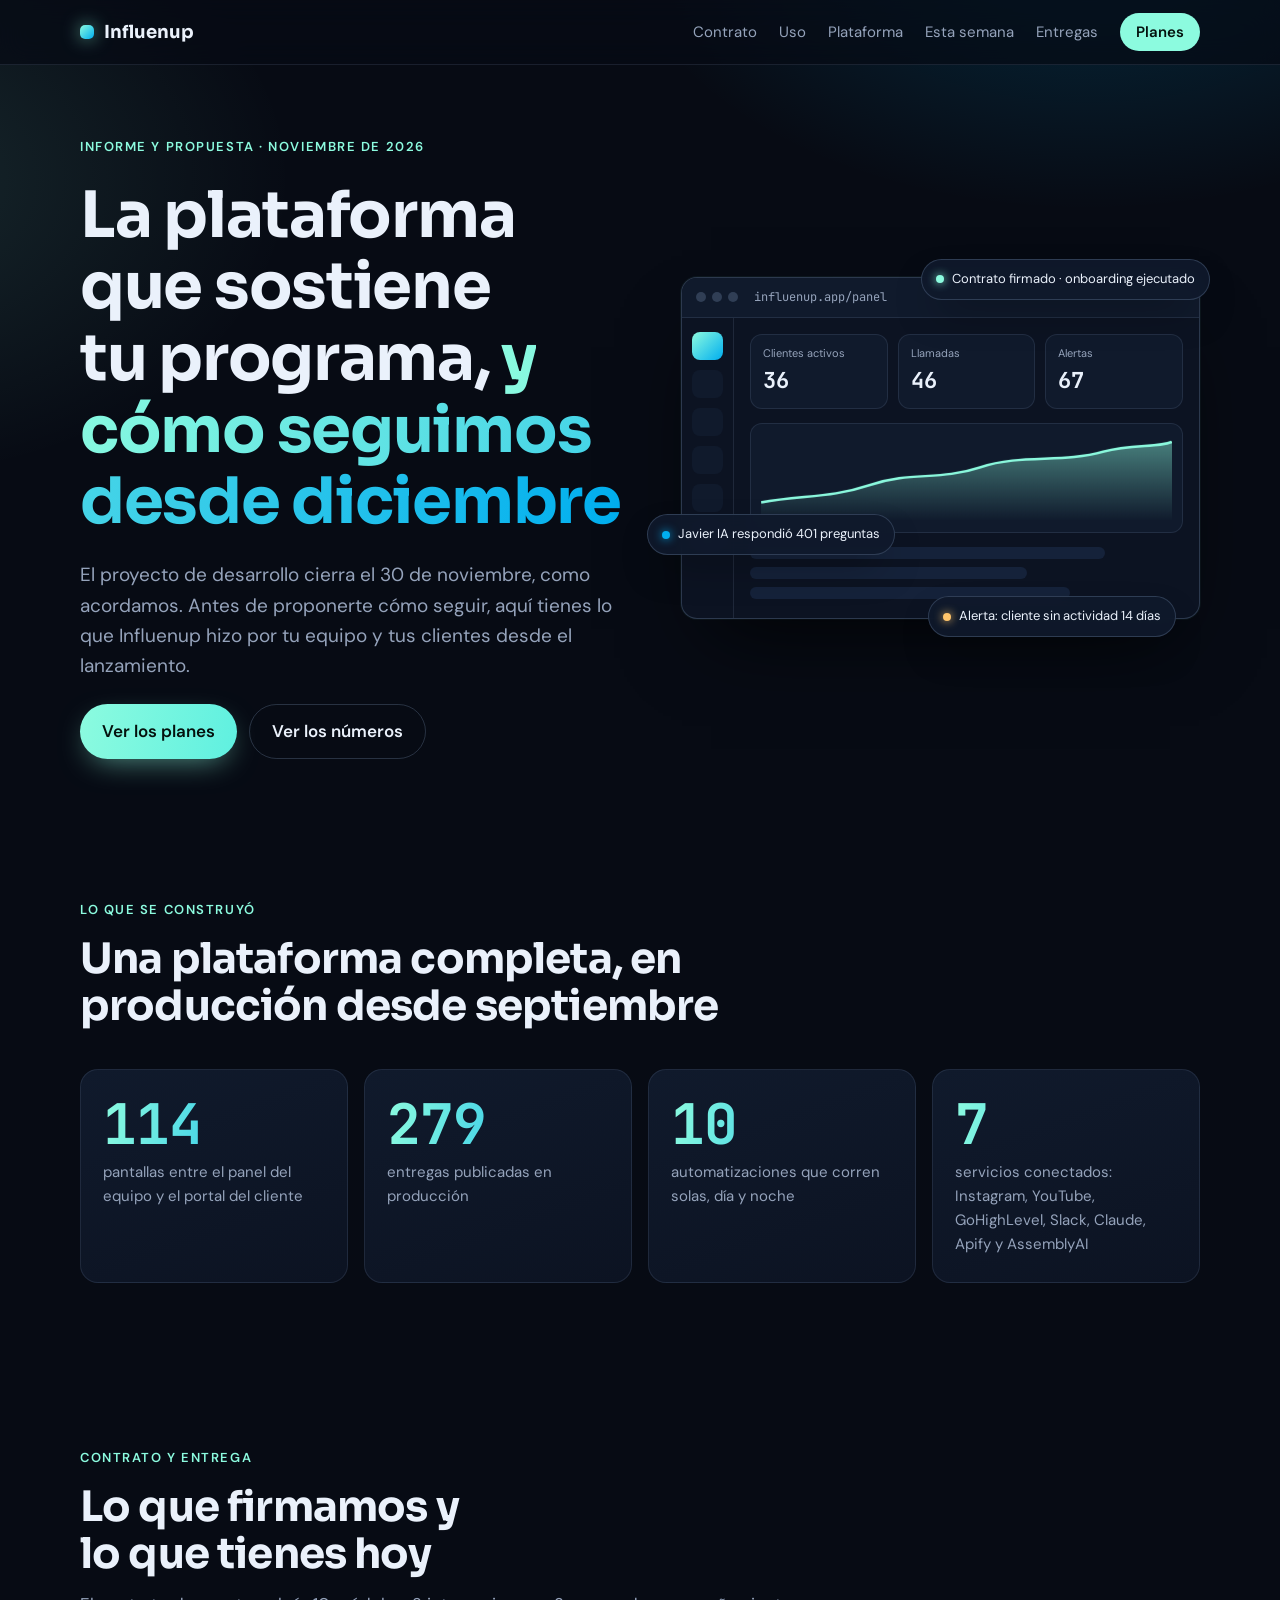
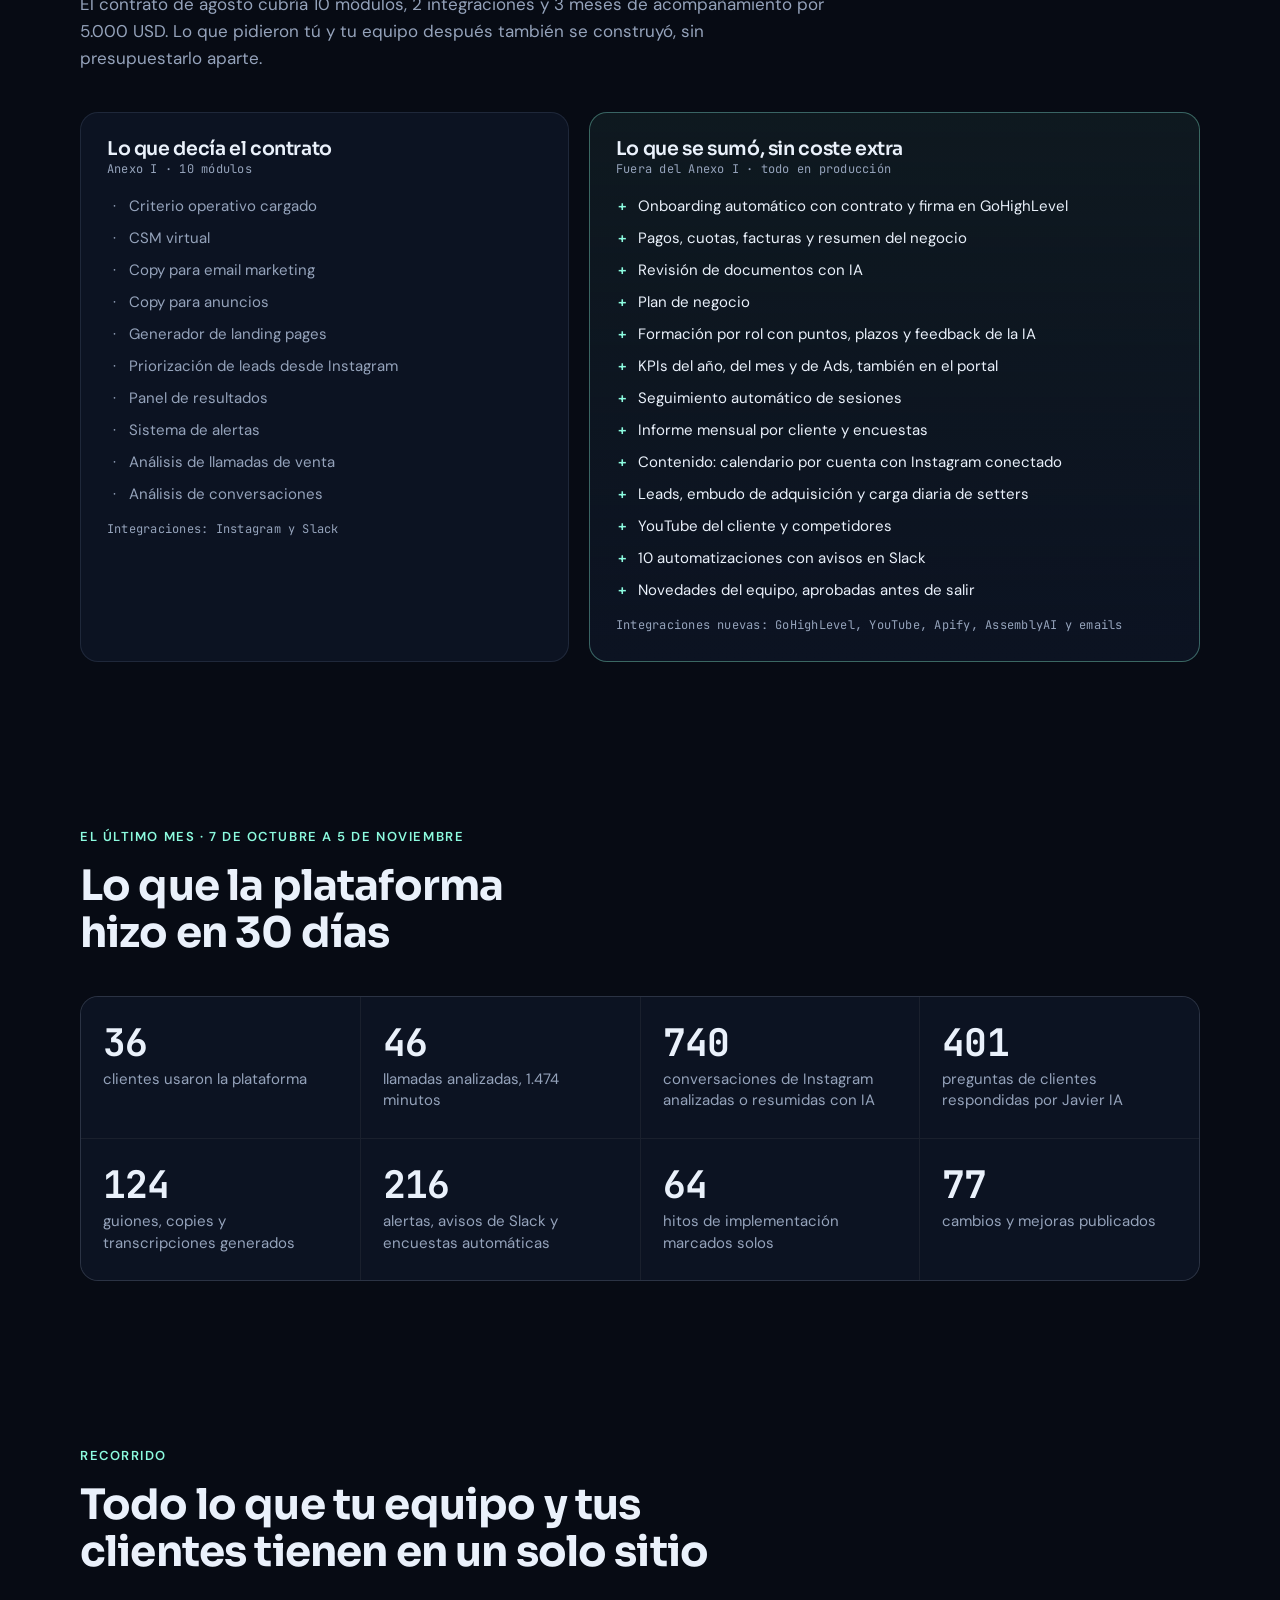
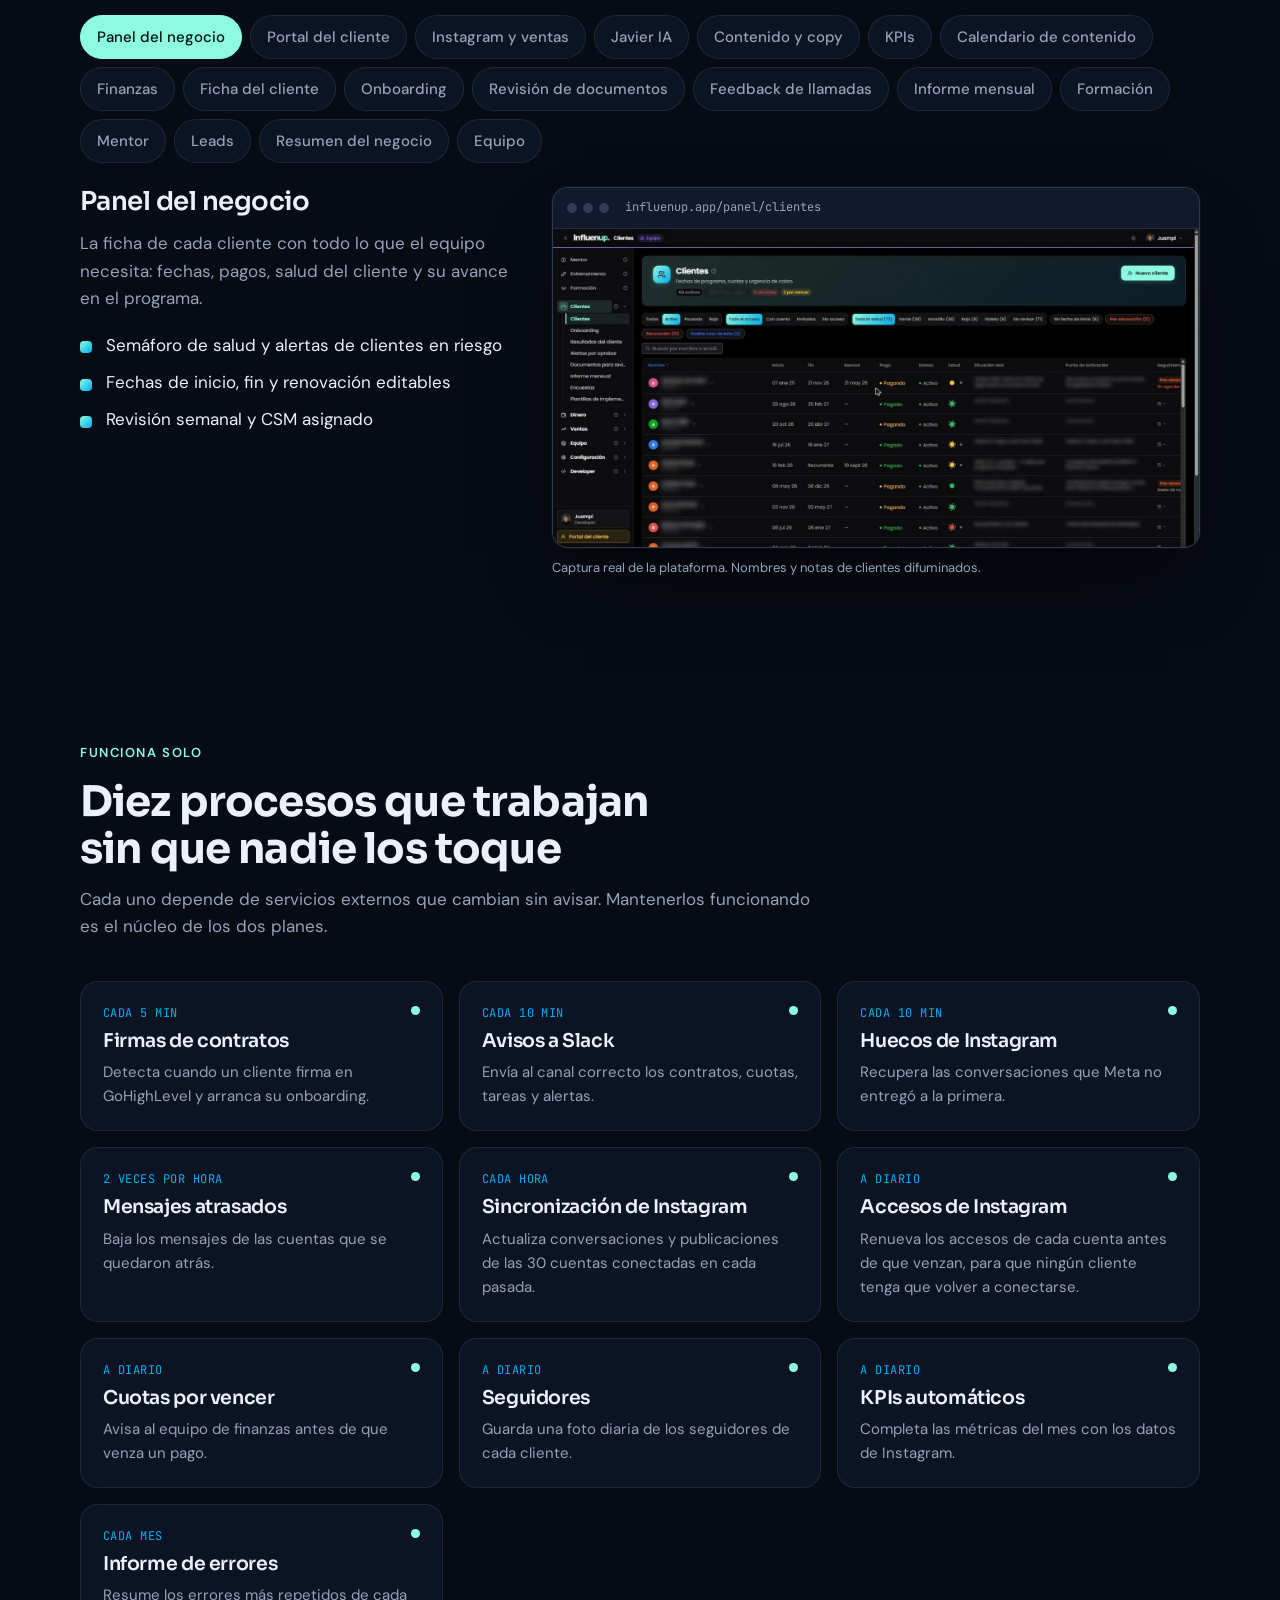
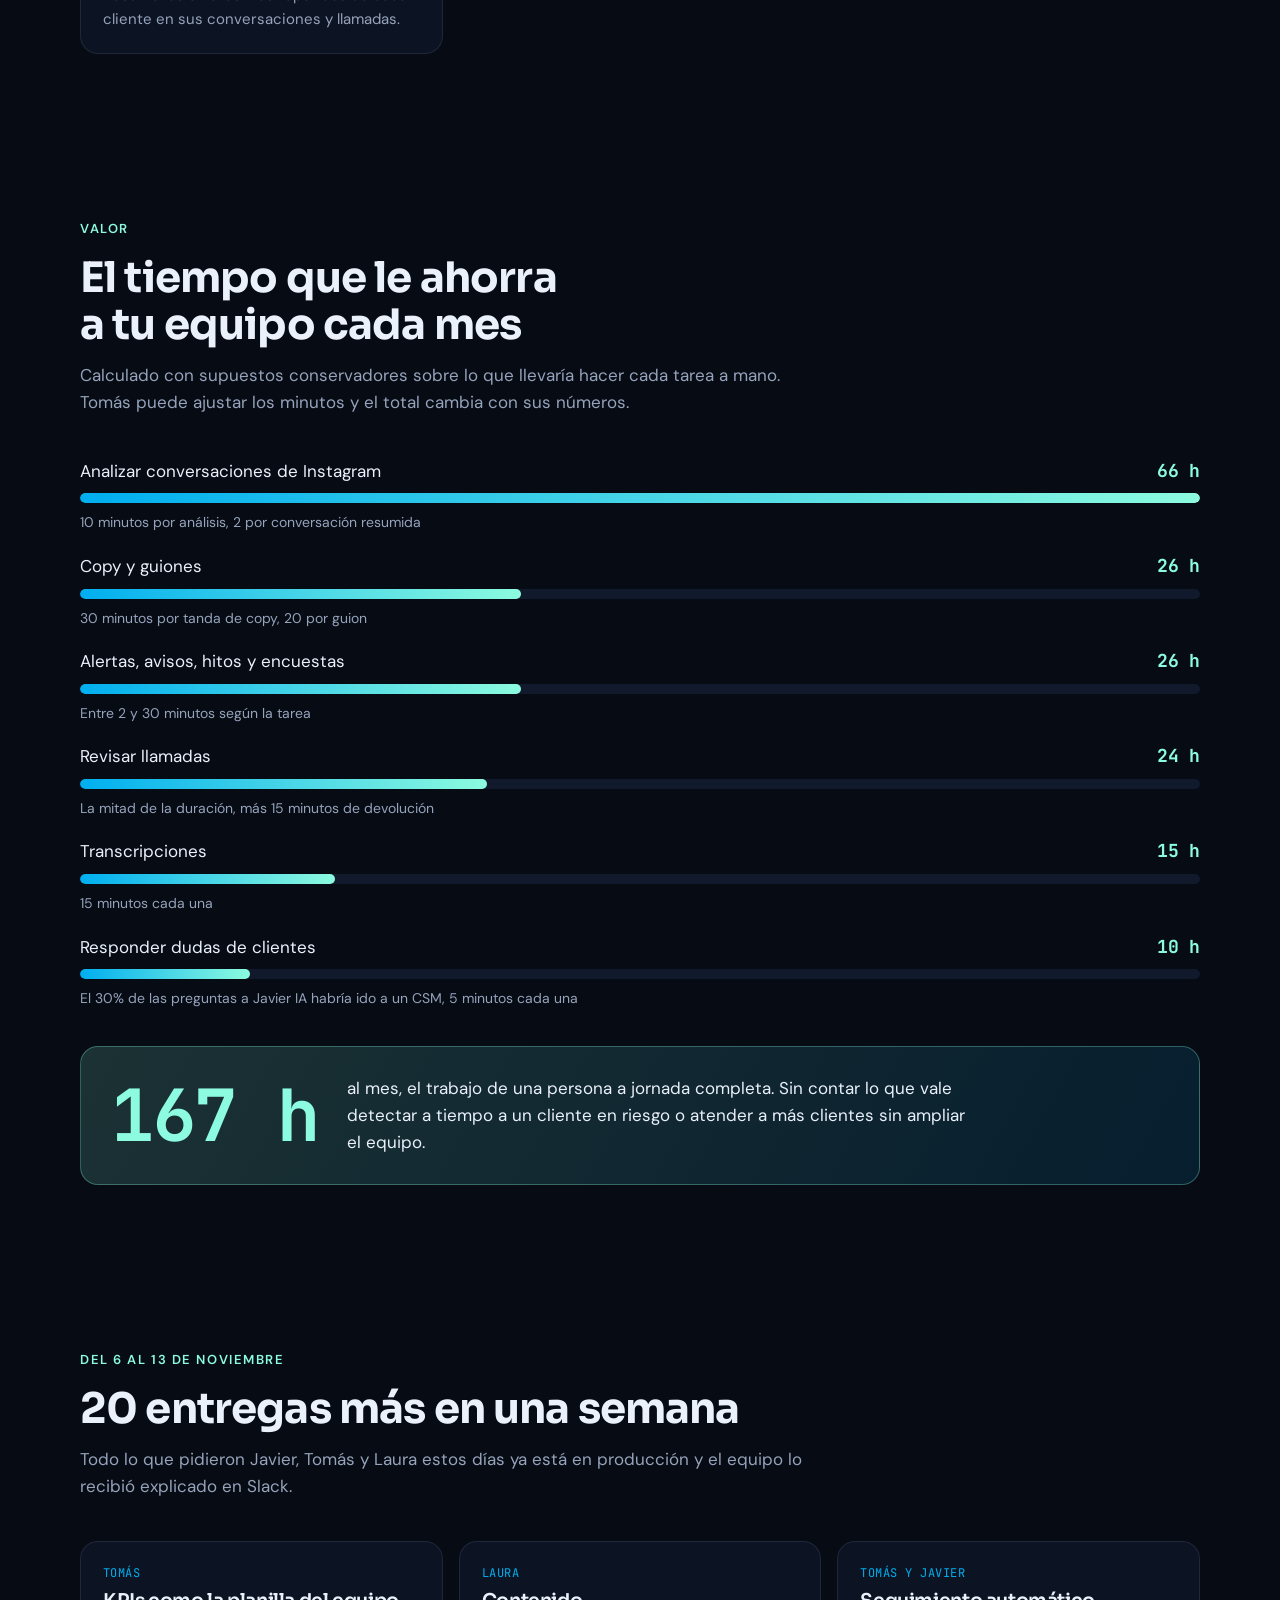
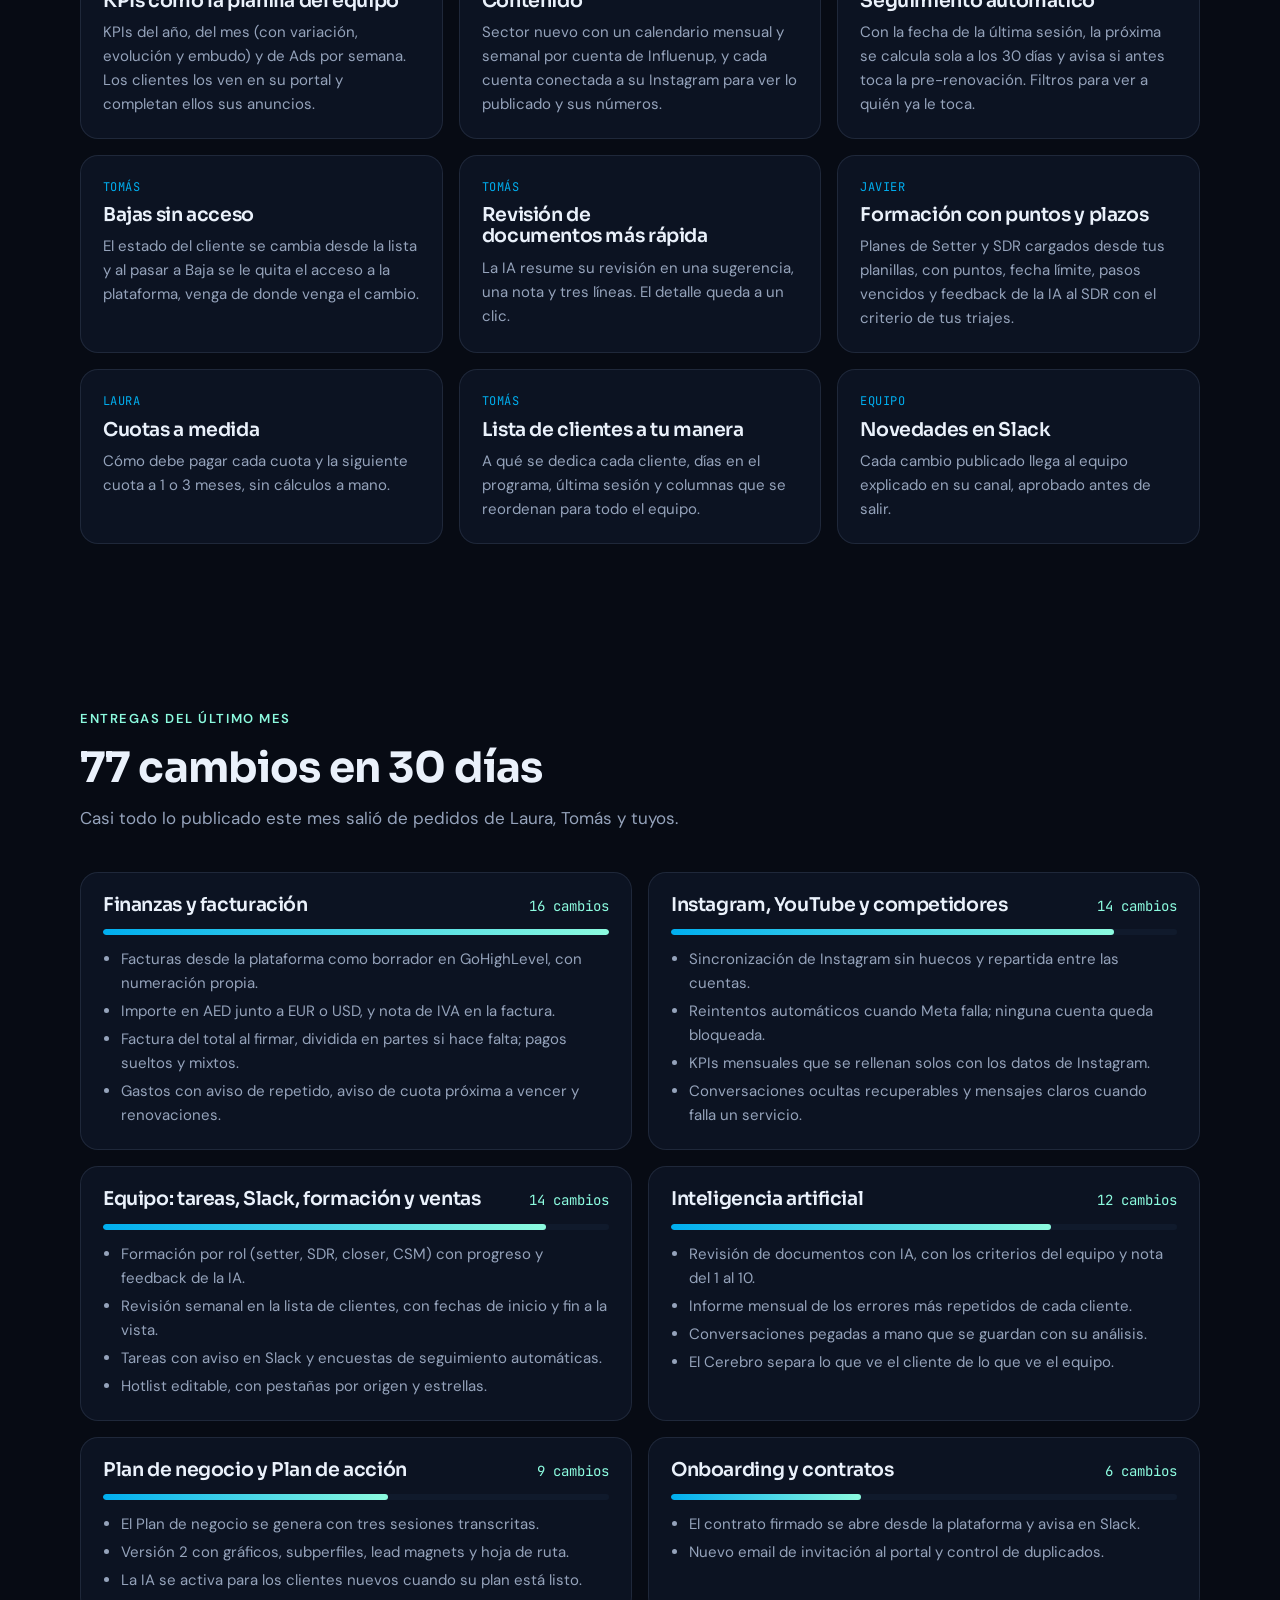
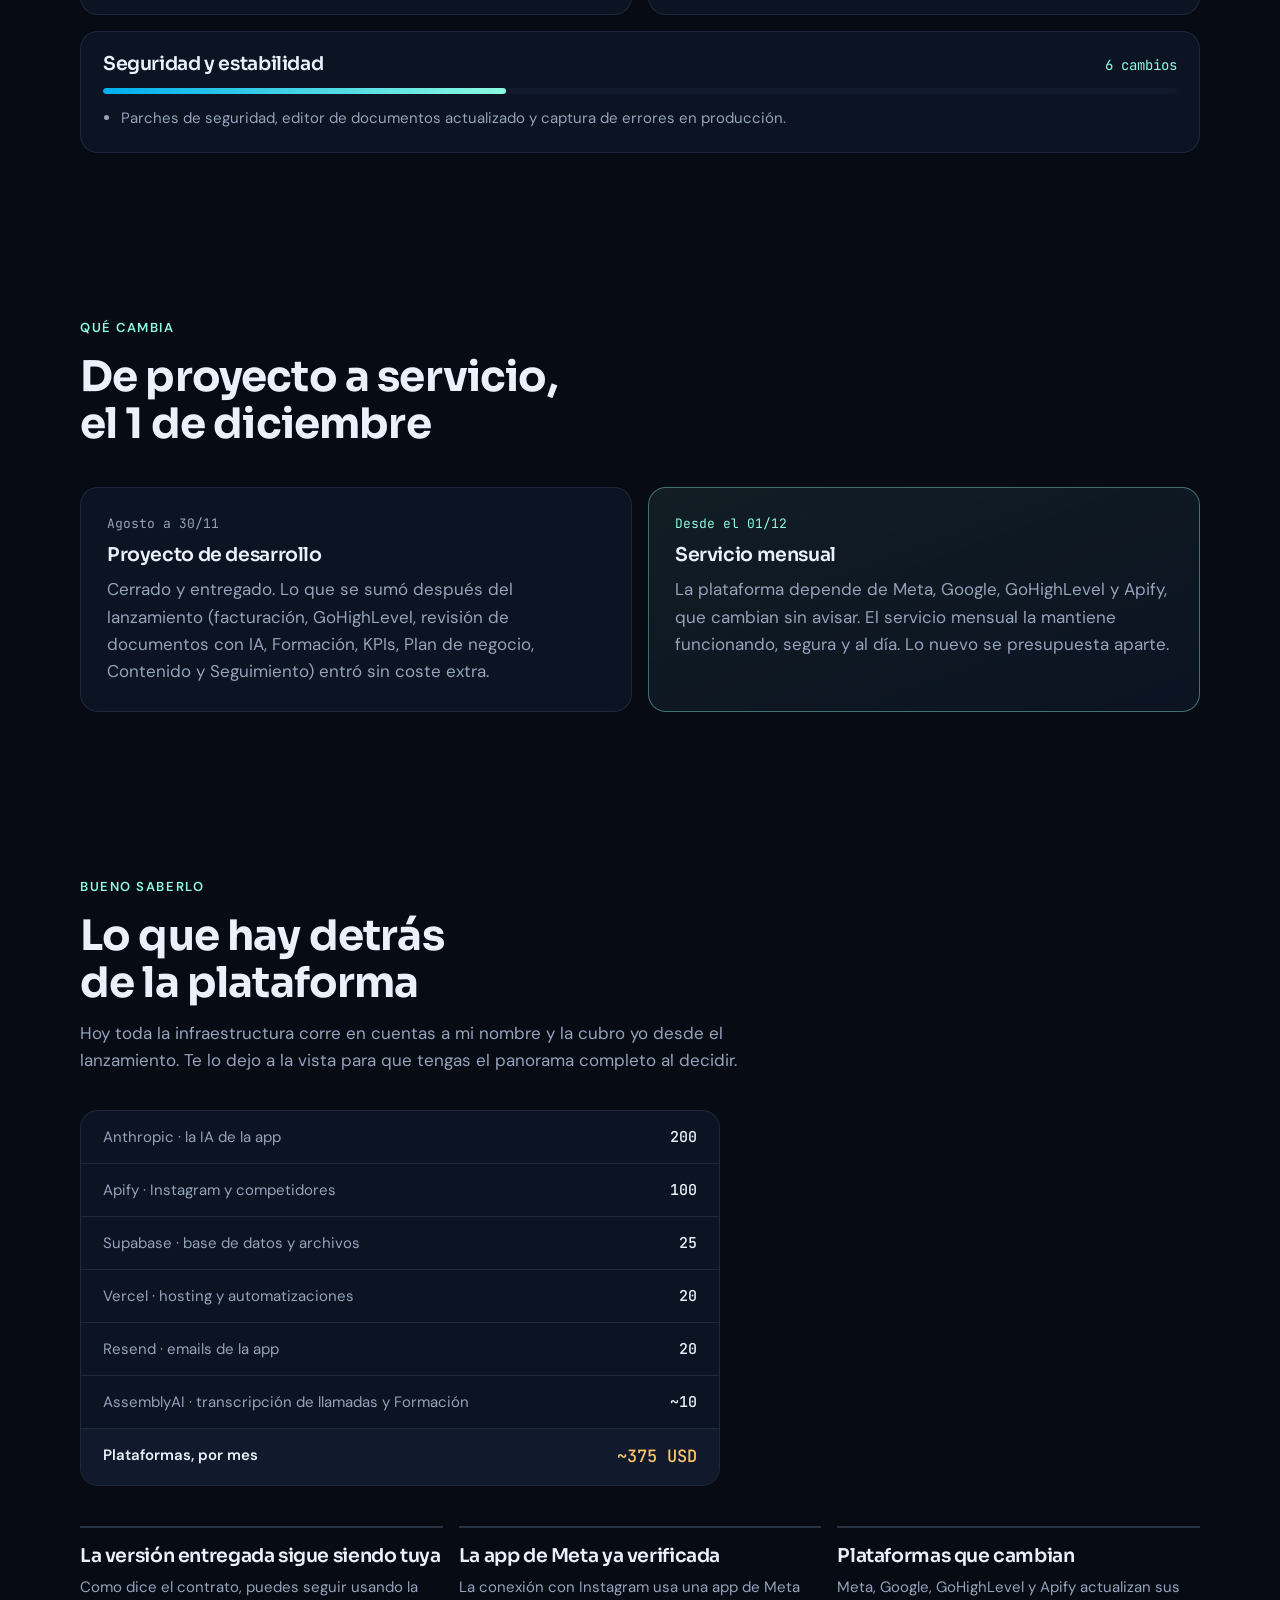
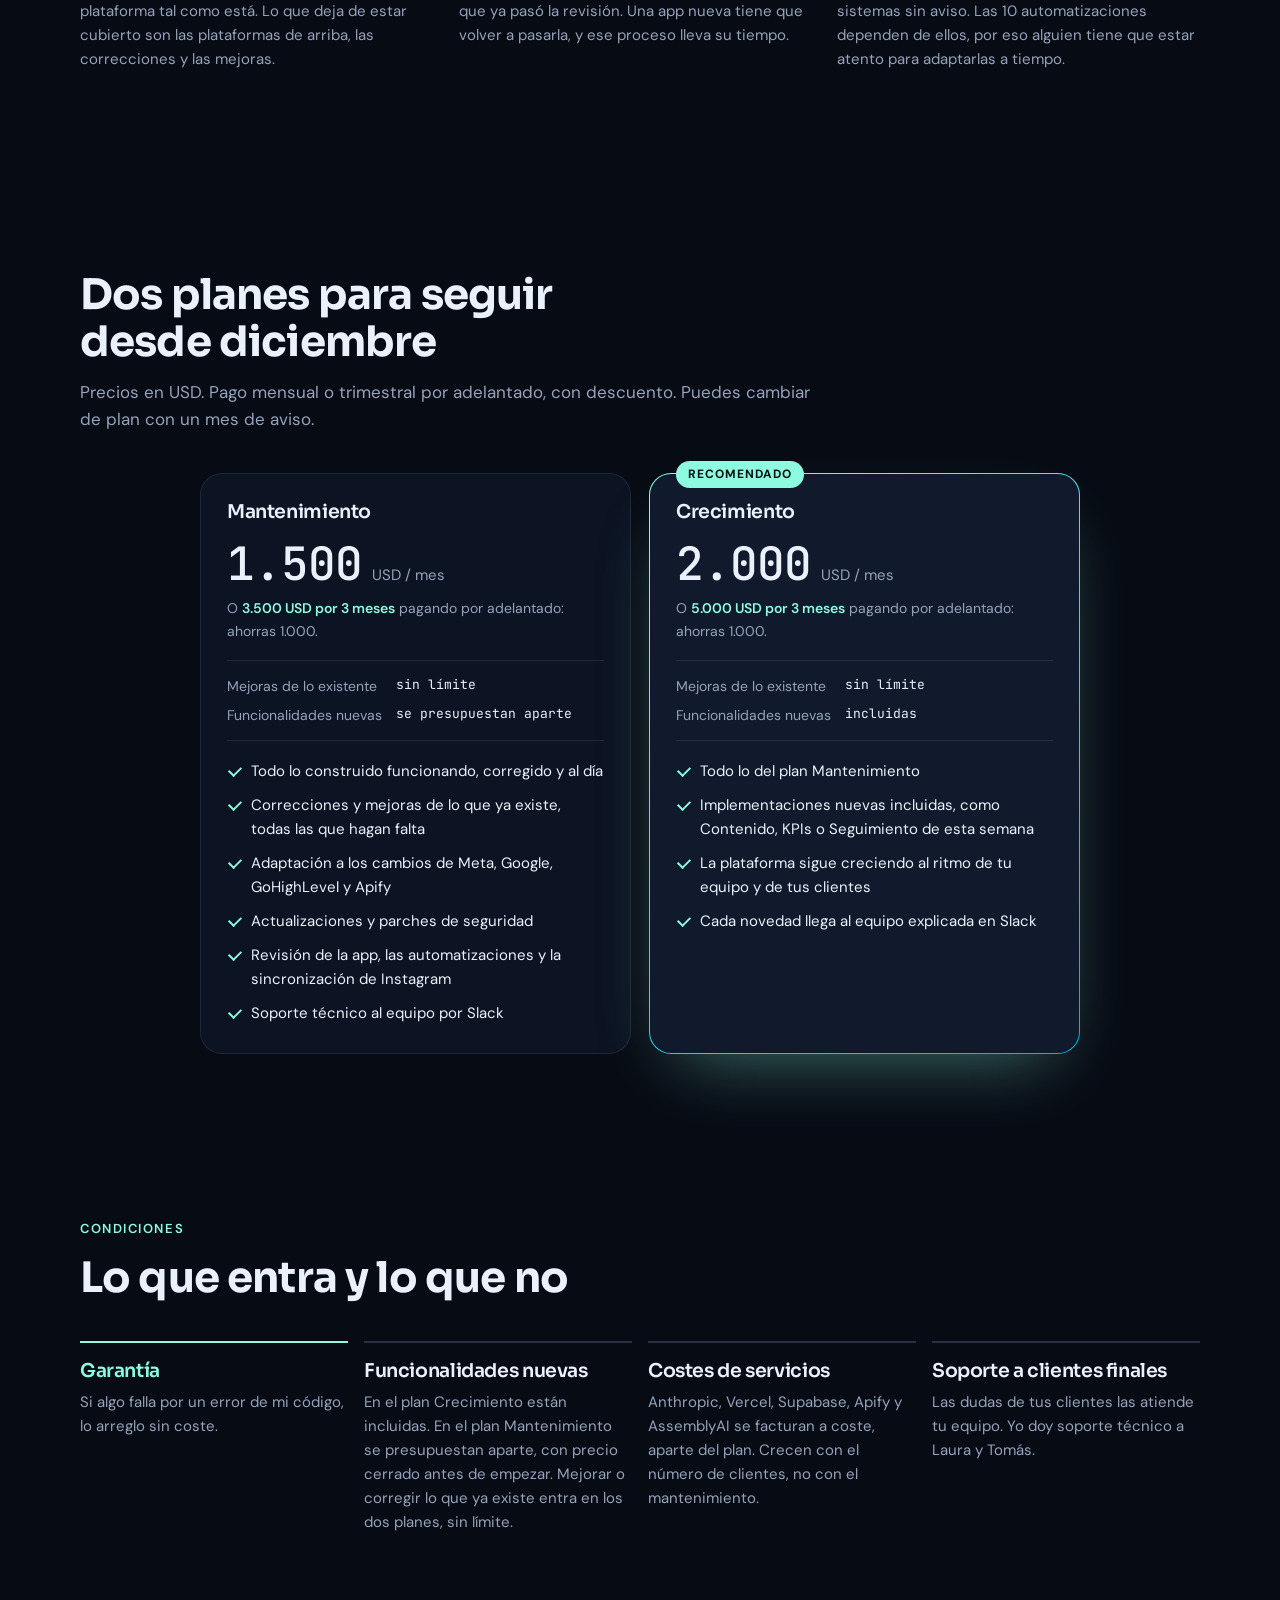
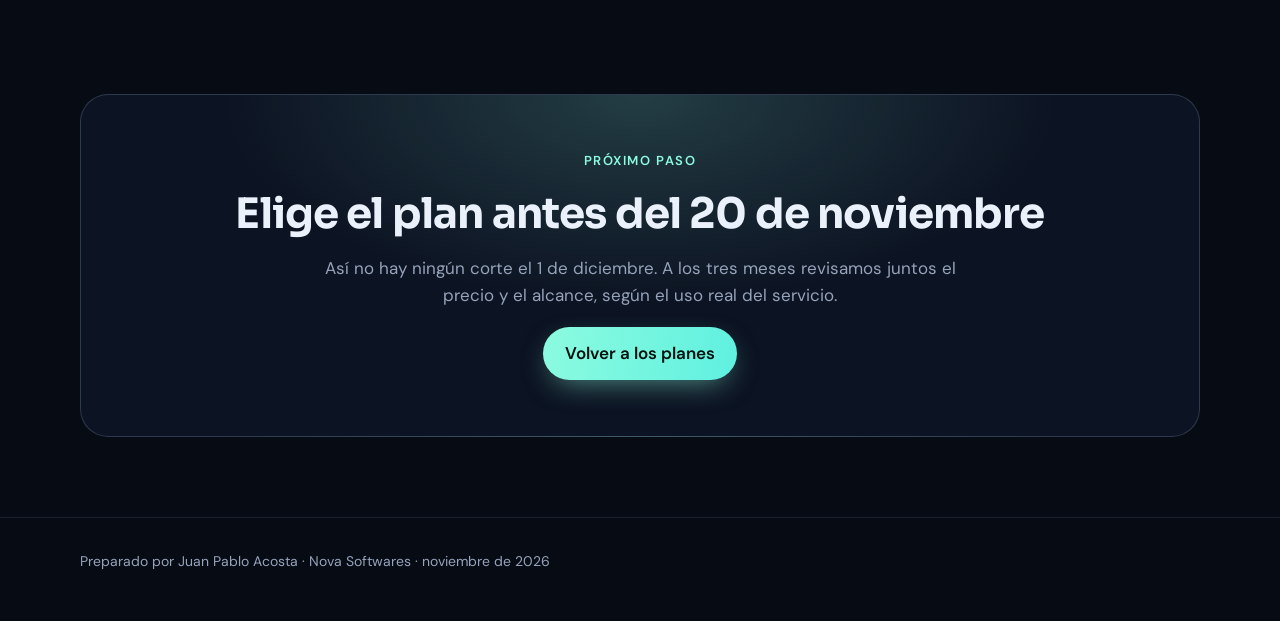
==== index.html @ 3d4aeab8 "Mantenimiento trimestral a 3.500 USD Co-Authored-By: Claude Opus 5.5 <noreply@anthropic.com> Claude-" ====
<!doctype html>
<html lang="es">
<head>
<meta charset="utf-8">
<meta name="viewport" content="width=device-width, initial-scale=1, viewport-fit=cover">
<meta name="robots" content="noindex, nofollow">
<title>Influenup · Renovación 2026</title>
<meta name="description" content="Lo que hizo Influenup en sus primeros meses en producción y los planes de mantenimiento desde diciembre de 2026.">
<link rel="preconnect" href="https://fonts.googleapis.com">
<link rel="preconnect" href="https://fonts.gstatic.com" crossorigin>
<link rel="stylesheet" href="https://fonts.googleapis.com/css2?family=Sora:wght@500;600;700&family=DM+Sans:opsz,wght@9..40,400;9..40,500;9..40,600&family=JetBrains+Mono:wght@500&display=swap">
<link rel="stylesheet" href="styles.css">
</head>
<body>
<div class="bg-glow" aria-hidden="true"></div>

<nav class="nav" aria-label="Secciones">
  <div class="nav-inner">
    <a class="brand" href="#inicio"><span class="brand-dot"></span>Influenup</a>
    <div class="nav-links">
      <a href="#contrato">Contrato</a>
      <a href="#uso">Uso</a>
      <a href="#recorrido">Plataforma</a>
      <a href="#semana">Esta semana</a>
      <a href="#cambios">Entregas</a>
      <a href="#planes" class="nav-cta">Planes</a>
    </div>
  </div>
</nav>

<main>

<!-- HERO -->
<header class="hero" id="inicio">
  <div class="container hero-grid">
    <div class="hero-copy">
      <span class="eyebrow reveal">Informe y propuesta · noviembre de 2026</span>
      <h1 class="reveal">La plataforma que sostiene tu programa, <span class="grad">y cómo seguimos desde diciembre</span></h1>
      <p class="lead reveal">El proyecto de desarrollo cierra el 30 de noviembre, como acordamos. Antes de proponerte cómo seguir, aquí tienes lo que Influenup hizo por tu equipo y tus clientes desde el lanzamiento.</p>
      <div class="hero-actions reveal">
        <a class="btn btn-primary" href="#planes">Ver los planes</a>
        <a class="btn btn-ghost" href="#uso">Ver los números</a>
      </div>
    </div>

    <div class="hero-visual reveal" aria-hidden="true">
      <div class="mock mock-hero">
        <div class="mock-bar"><i></i><i></i><i></i><span>influenup.app/panel</span></div>
        <div class="mock-body">
          <div class="mock-side">
            <b class="on"></b><b></b><b></b><b></b><b></b><b></b>
          </div>
          <div class="mock-main">
            <div class="mock-kpis">
              <div><small>Clientes activos</small><strong data-count="36">36</strong></div>
              <div><small>Llamadas</small><strong data-count="46">46</strong></div>
              <div><small>Alertas</small><strong data-count="67">67</strong></div>
            </div>
            <div class="mock-chart">
              <svg viewBox="0 0 300 90" preserveAspectRatio="none">
                <defs><linearGradient id="hg" x1="0" x2="0" y1="0" y2="1"><stop offset="0" stop-color="var(--mint)" stop-opacity=".45"/><stop offset="1" stop-color="var(--mint)" stop-opacity="0"/></linearGradient></defs>
                <path class="area" d="M0,70 C30,62 50,66 80,52 C110,38 130,48 160,34 C190,20 220,30 250,18 C270,10 290,14 300,8 L300,90 L0,90 Z" fill="url(#hg)"/>
                <path class="line" d="M0,70 C30,62 50,66 80,52 C110,38 130,48 160,34 C190,20 220,30 250,18 C270,10 290,14 300,8" fill="none" stroke="var(--mint)" stroke-width="2.5"/>
              </svg>
            </div>
            <div class="mock-rows">
              <span style="--w:82%"></span><span style="--w:64%"></span><span style="--w:74%"></span>
            </div>
          </div>
        </div>
      </div>
      <div class="float f1"><span class="pill-dot good"></span>Contrato firmado · onboarding ejecutado</div>
      <div class="float f2"><span class="pill-dot"></span>Javier IA respondió 401 preguntas</div>
      <div class="float f3"><span class="pill-dot warn"></span>Alerta: cliente sin actividad 14 días</div>
    </div>
  </div>
</header>

<!-- CONSTRUIDO -->
<section class="section" id="construido">
  <div class="container">
    <span class="eyebrow reveal">Lo que se construyó</span>
    <h2 class="reveal">Una plataforma completa, en producción desde septiembre</h2>
    <div class="build-grid">
      <div class="build reveal"><strong class="num" data-count="114">114</strong><span>pantallas entre el panel del equipo y el portal del cliente</span></div>
      <div class="build reveal"><strong class="num" data-count="279">279</strong><span>entregas publicadas en producción</span></div>
      <div class="build reveal"><strong class="num" data-count="10">10</strong><span>automatizaciones que corren solas, día y noche</span></div>
      <div class="build reveal"><strong class="num" data-count="7">7</strong><span>servicios conectados: Instagram, YouTube, GoHighLevel, Slack, Claude, Apify y AssemblyAI</span></div>
    </div>
  </div>
</section>

<!-- CONTRATO -->
<section class="section" id="contrato">
  <div class="container">
    <span class="eyebrow reveal">Contrato y entrega</span>
    <h2 class="reveal">Lo que firmamos y lo que tienes hoy</h2>
    <p class="sub reveal">El contrato de agosto cubría 10 módulos, 2 integraciones y 3 meses de acompañamiento por 5.000 USD. Lo que pidieron tú y tu equipo después también se construyó, sin presupuestarlo aparte.</p>
    <div class="vs">
      <div class="vs-col reveal">
        <h3>Lo que decía el contrato</h3>
        <p class="vs-note">Anexo I · 10 módulos</p>
        <ul>
          <li>Criterio operativo cargado</li>
          <li>CSM virtual</li>
          <li>Copy para email marketing</li>
          <li>Copy para anuncios</li>
          <li>Generador de landing pages</li>
          <li>Priorización de leads desde Instagram</li>
          <li>Panel de resultados</li>
          <li>Sistema de alertas</li>
          <li>Análisis de llamadas de venta</li>
          <li>Análisis de conversaciones</li>
        </ul>
        <p class="vs-note">Integraciones: Instagram y Slack</p>
      </div>
      <div class="vs-col vs-plus reveal">
        <h3>Lo que se sumó, sin coste extra</h3>
        <p class="vs-note">Fuera del Anexo I · todo en producción</p>
        <ul>
          <li>Onboarding automático con contrato y firma en GoHighLevel</li>
          <li>Pagos, cuotas, facturas y resumen del negocio</li>
          <li>Revisión de documentos con IA</li>
          <li>Plan de negocio</li>
          <li>Formación por rol con puntos, plazos y feedback de la IA</li>
          <li>KPIs del año, del mes y de Ads, también en el portal</li>
          <li>Seguimiento automático de sesiones</li>
          <li>Informe mensual por cliente y encuestas</li>
          <li>Contenido: calendario por cuenta con Instagram conectado</li>
          <li>Leads, embudo de adquisición y carga diaria de setters</li>
          <li>YouTube del cliente y competidores</li>
          <li>10 automatizaciones con avisos en Slack</li>
          <li>Novedades del equipo, aprobadas antes de salir</li>
        </ul>
        <p class="vs-note">Integraciones nuevas: GoHighLevel, YouTube, Apify, AssemblyAI y emails</p>
      </div>
    </div>
  </div>
</section>

<!-- USO -->
<section class="section" id="uso">
  <div class="container">
    <span class="eyebrow reveal">El último mes · 7 de octubre a 5 de noviembre</span>
    <h2 class="reveal">Lo que la plataforma hizo en 30 días</h2>
    <div class="stats">
      <div class="stat reveal"><strong class="num" data-count="36">36</strong><span>clientes usaron la plataforma</span></div>
      <div class="stat reveal"><strong class="num" data-count="46">46</strong><span>llamadas analizadas, 1.474 minutos</span></div>
      <div class="stat reveal"><strong class="num" data-count="740">740</strong><span>conversaciones de Instagram analizadas o resumidas con IA</span></div>
      <div class="stat reveal"><strong class="num" data-count="401">401</strong><span>preguntas de clientes respondidas por Javier IA</span></div>
      <div class="stat reveal"><strong class="num" data-count="124">124</strong><span>guiones, copies y transcripciones generados</span></div>
      <div class="stat reveal"><strong class="num" data-count="216">216</strong><span>alertas, avisos de Slack y encuestas automáticas</span></div>
      <div class="stat reveal"><strong class="num" data-count="64">64</strong><span>hitos de implementación marcados solos</span></div>
      <div class="stat reveal"><strong class="num" data-count="77">77</strong><span>cambios y mejoras publicados</span></div>
    </div>
  </div>
</section>

<!-- RECORRIDO -->
<section class="section" id="recorrido">
  <div class="container">
    <span class="eyebrow reveal">Recorrido</span>
    <h2 class="reveal">Todo lo que tu equipo y tus clientes tienen en un solo sitio</h2>
    <div class="tour reveal">
      <div class="tour-tabs" role="tablist" aria-label="Módulos de la plataforma"></div>
      <div class="tour-stage">
        <div class="tour-text">
          <h3 id="tour-title"></h3>
          <p id="tour-desc"></p>
          <ul id="tour-points"></ul>
        </div>
        <div class="tour-screen">
          <div class="mock">
            <div class="mock-bar"><i></i><i></i><i></i><span id="tour-url"></span></div>
            <div class="mock-screen" id="tour-screen"></div>
          </div>
          <p class="caption" id="tour-caption">Pantalla de referencia con datos de ejemplo.</p>
        </div>
      </div>
    </div>
  </div>
</section>

<!-- AUTOMATIZACIONES -->
<section class="section" id="automatico">
  <div class="container">
    <span class="eyebrow reveal">Funciona solo</span>
    <h2 class="reveal">Diez procesos que trabajan sin que nadie los toque</h2>
    <p class="sub reveal">Cada uno depende de servicios externos que cambian sin avisar. Mantenerlos funcionando es el núcleo de los dos planes.</p>
    <div class="crons">
      <div class="cron reveal"><span class="freq">cada 5 min</span><h3>Firmas de contratos</h3><p>Detecta cuando un cliente firma en GoHighLevel y arranca su onboarding.</p></div>
      <div class="cron reveal"><span class="freq">cada 10 min</span><h3>Avisos a Slack</h3><p>Envía al canal correcto los contratos, cuotas, tareas y alertas.</p></div>
      <div class="cron reveal"><span class="freq">cada 10 min</span><h3>Huecos de Instagram</h3><p>Recupera las conversaciones que Meta no entregó a la primera.</p></div>
      <div class="cron reveal"><span class="freq">2 veces por hora</span><h3>Mensajes atrasados</h3><p>Baja los mensajes de las cuentas que se quedaron atrás.</p></div>
      <div class="cron reveal"><span class="freq">cada hora</span><h3>Sincronización de Instagram</h3><p>Actualiza conversaciones y publicaciones de las 30 cuentas conectadas en cada pasada.</p></div>
      <div class="cron reveal"><span class="freq">a diario</span><h3>Accesos de Instagram</h3><p>Renueva los accesos de cada cuenta antes de que venzan, para que ningún cliente tenga que volver a conectarse.</p></div>
      <div class="cron reveal"><span class="freq">a diario</span><h3>Cuotas por vencer</h3><p>Avisa al equipo de finanzas antes de que venza un pago.</p></div>
      <div class="cron reveal"><span class="freq">a diario</span><h3>Seguidores</h3><p>Guarda una foto diaria de los seguidores de cada cliente.</p></div>
      <div class="cron reveal"><span class="freq">a diario</span><h3>KPIs automáticos</h3><p>Completa las métricas del mes con los datos de Instagram.</p></div>
      <div class="cron reveal"><span class="freq">cada mes</span><h3>Informe de errores</h3><p>Resume los errores más repetidos de cada cliente en sus conversaciones y llamadas.</p></div>
    </div>
  </div>
</section>

<!-- TIEMPO -->
<section class="section" id="tiempo">
  <div class="container">
    <span class="eyebrow reveal">Valor</span>
    <h2 class="reveal">El tiempo que le ahorra a tu equipo cada mes</h2>
    <p class="sub reveal">Calculado con supuestos conservadores sobre lo que llevaría hacer cada tarea a mano. Tomás puede ajustar los minutos y el total cambia con sus números.</p>
    <div class="savings">
      <div class="saving reveal" style="--v:66"><div class="saving-head"><span>Analizar conversaciones de Instagram</span><strong class="num">66 h</strong></div><div class="track"><i></i></div><small>10 minutos por análisis, 2 por conversación resumida</small></div>
      <div class="saving reveal" style="--v:26"><div class="saving-head"><span>Copy y guiones</span><strong class="num">26 h</strong></div><div class="track"><i></i></div><small>30 minutos por tanda de copy, 20 por guion</small></div>
      <div class="saving reveal" style="--v:26"><div class="saving-head"><span>Alertas, avisos, hitos y encuestas</span><strong class="num">26 h</strong></div><div class="track"><i></i></div><small>Entre 2 y 30 minutos según la tarea</small></div>
      <div class="saving reveal" style="--v:24"><div class="saving-head"><span>Revisar llamadas</span><strong class="num">24 h</strong></div><div class="track"><i></i></div><small>La mitad de la duración, más 15 minutos de devolución</small></div>
      <div class="saving reveal" style="--v:15"><div class="saving-head"><span>Transcripciones</span><strong class="num">15 h</strong></div><div class="track"><i></i></div><small>15 minutos cada una</small></div>
      <div class="saving reveal" style="--v:10"><div class="saving-head"><span>Responder dudas de clientes</span><strong class="num">10 h</strong></div><div class="track"><i></i></div><small>El 30% de las preguntas a Javier IA habría ido a un CSM, 5 minutos cada una</small></div>
    </div>
    <div class="total-band reveal">
      <strong class="num"><span data-count="167">167</span> h</strong>
      <p>al mes, el trabajo de una persona a jornada completa. Sin contar lo que vale detectar a tiempo a un cliente en riesgo o atender a más clientes sin ampliar el equipo.</p>
    </div>
  </div>
</section>

<!-- ESTA SEMANA -->
<section class="section" id="semana">
  <div class="container">
    <span class="eyebrow reveal">Del 6 al 13 de noviembre</span>
    <h2 class="reveal"><span data-count="20">20</span> entregas más en una semana</h2>
    <p class="sub reveal">Todo lo que pidieron Javier, Tomás y Laura estos días ya está en producción y el equipo lo recibió explicado en Slack.</p>
    <div class="crons entregas">
      <div class="cron reveal"><span class="freq">Tomás</span><h3>KPIs como la planilla del equipo</h3><p>KPIs del año, del mes (con variación, evolución y embudo) y de Ads por semana. Los clientes los ven en su portal y completan ellos sus anuncios.</p></div>
      <div class="cron reveal"><span class="freq">Laura</span><h3>Contenido</h3><p>Sector nuevo con un calendario mensual y semanal por cuenta de Influenup, y cada cuenta conectada a su Instagram para ver lo publicado y sus números.</p></div>
      <div class="cron reveal"><span class="freq">Tomás y Javier</span><h3>Seguimiento automático</h3><p>Con la fecha de la última sesión, la próxima se calcula sola a los 30 días y avisa si antes toca la pre-renovación. Filtros para ver a quién ya le toca.</p></div>
      <div class="cron reveal"><span class="freq">Tomás</span><h3>Bajas sin acceso</h3><p>El estado del cliente se cambia desde la lista y al pasar a Baja se le quita el acceso a la plataforma, venga de donde venga el cambio.</p></div>
      <div class="cron reveal"><span class="freq">Tomás</span><h3>Revisión de documentos más rápida</h3><p>La IA resume su revisión en una sugerencia, una nota y tres líneas. El detalle queda a un clic.</p></div>
      <div class="cron reveal"><span class="freq">Javier</span><h3>Formación con puntos y plazos</h3><p>Planes de Setter y SDR cargados desde tus planillas, con puntos, fecha límite, pasos vencidos y feedback de la IA al SDR con el criterio de tus triajes.</p></div>
      <div class="cron reveal"><span class="freq">Laura</span><h3>Cuotas a medida</h3><p>Cómo debe pagar cada cuota y la siguiente cuota a 1 o 3 meses, sin cálculos a mano.</p></div>
      <div class="cron reveal"><span class="freq">Tomás</span><h3>Lista de clientes a tu manera</h3><p>A qué se dedica cada cliente, días en el programa, última sesión y columnas que se reordenan para todo el equipo.</p></div>
      <div class="cron reveal"><span class="freq">Equipo</span><h3>Novedades en Slack</h3><p>Cada cambio publicado llega al equipo explicado en su canal, aprobado antes de salir.</p></div>
    </div>
  </div>
</section>

<!-- CAMBIOS -->
<section class="section" id="cambios">
  <div class="container">
    <span class="eyebrow reveal">Entregas del último mes</span>
    <h2 class="reveal"><span data-count="77">77</span> cambios en 30 días</h2>
    <p class="sub reveal">Casi todo lo publicado este mes salió de pedidos de Laura, Tomás y tuyos.</p>
    <div class="areas"></div>
  </div>
</section>

<!-- DICIEMBRE -->
<section class="section" id="diciembre">
  <div class="container">
    <span class="eyebrow reveal">Qué cambia</span>
    <h2 class="reveal">De proyecto a servicio, el 1 de diciembre</h2>
    <div class="timeline">
      <div class="tl reveal"><span class="tl-date">Agosto a 30/11</span><h3>Proyecto de desarrollo</h3><p>Cerrado y entregado. Lo que se sumó después del lanzamiento (facturación, GoHighLevel, revisión de documentos con IA, Formación, KPIs, Plan de negocio, Contenido y Seguimiento) entró sin coste extra.</p></div>
      <div class="tl tl-next reveal"><span class="tl-date">Desde el 01/12</span><h3>Servicio mensual</h3><p>La plataforma depende de Meta, Google, GoHighLevel y Apify, que cambian sin avisar. El servicio mensual la mantiene funcionando, segura y al día. Lo nuevo se presupuesta aparte.</p></div>
    </div>
  </div>
</section>

<!-- SIN RENOVAR -->
<section class="section" id="sin-renovar">
  <div class="container">
    <span class="eyebrow reveal">Bueno saberlo</span>
    <h2 class="reveal">Lo que hay detrás de la plataforma</h2>
    <p class="sub reveal">Hoy toda la infraestructura corre en cuentas a mi nombre y la cubro yo desde el lanzamiento. Te lo dejo a la vista para que tengas el panorama completo al decidir.</p>
    <div class="costos reveal">
      <div class="costo"><span>Anthropic · la IA de la app</span><strong>200</strong></div>
      <div class="costo"><span>Apify · Instagram y competidores</span><strong>100</strong></div>
      <div class="costo"><span>Supabase · base de datos y archivos</span><strong>25</strong></div>
      <div class="costo"><span>Vercel · hosting y automatizaciones</span><strong>20</strong></div>
      <div class="costo"><span>Resend · emails de la app</span><strong>20</strong></div>
      <div class="costo"><span>AssemblyAI · transcripción de llamadas y Formación</span><strong>~10</strong></div>
      <div class="costo costo-total"><span>Plataformas, por mes</span><strong>~375 USD</strong></div>
    </div>
    <div class="terms terms-3">
      <div class="term reveal"><h3>La versión entregada sigue siendo tuya</h3><p>Como dice el contrato, puedes seguir usando la plataforma tal como está. Lo que deja de estar cubierto son las plataformas de arriba, las correcciones y las mejoras.</p></div>
      <div class="term reveal"><h3>La app de Meta ya verificada</h3><p>La conexión con Instagram usa una app de Meta que ya pasó la revisión. Una app nueva tiene que volver a pasarla, y ese proceso lleva su tiempo.</p></div>
      <div class="term reveal"><h3>Plataformas que cambian</h3><p>Meta, Google, GoHighLevel y Apify actualizan sus sistemas sin aviso. Las 10 automatizaciones dependen de ellos, por eso alguien tiene que estar atento para adaptarlas a tiempo.</p></div>
    </div>
  </div>
</section>

<!-- PLANES -->
<section class="section" id="planes">
  <div class="container">
    <span class="eyebrow reveal">Planes</span>
    <h2 class="reveal">Dos planes para seguir desde diciembre</h2>
    <p class="sub reveal">Precios en USD. Pago mensual o trimestral por adelantado, con descuento. Puedes cambiar de plan con un mes de aviso.</p>
    <div class="plans plans-2">
      <article class="plan reveal">
        <h3>Mantenimiento</h3>
        <div class="price"><span class="num">1.500</span><small>USD / mes</small></div>
        <p class="prepago">O <strong>3.500 USD por 3 meses</strong> pagando por adelantado: ahorras 1.000.</p>
        <dl><dt>Mejoras de lo existente</dt><dd>sin límite</dd><dt>Funcionalidades nuevas</dt><dd>se presupuestan aparte</dd></dl>
        <ul>
          <li>Todo lo construido funcionando, corregido y al día</li>
          <li>Correcciones y mejoras de lo que ya existe, todas las que hagan falta</li>
          <li>Adaptación a los cambios de Meta, Google, GoHighLevel y Apify</li>
          <li>Actualizaciones y parches de seguridad</li>
          <li>Revisión de la app, las automatizaciones y la sincronización de Instagram</li>
          <li>Soporte técnico al equipo por Slack</li>
        </ul>
      </article>
      <article class="plan plan-rec reveal">
        <span class="tag">Recomendado</span>
        <h3>Crecimiento</h3>
        <div class="price"><span class="num">2.000</span><small>USD / mes</small></div>
        <p class="prepago">O <strong>5.000 USD por 3 meses</strong> pagando por adelantado: ahorras 1.000.</p>
        <dl><dt>Mejoras de lo existente</dt><dd>sin límite</dd><dt>Funcionalidades nuevas</dt><dd>incluidas</dd></dl>
        <ul>
          <li>Todo lo del plan Mantenimiento</li>
          <li>Implementaciones nuevas incluidas, como Contenido, KPIs o Seguimiento de esta semana</li>
          <li>La plataforma sigue creciendo al ritmo de tu equipo y de tus clientes</li>
          <li>Cada novedad llega al equipo explicada en Slack</li>
        </ul>
      </article>
    </div>
  </div>
</section>

<!-- CONDICIONES -->
<section class="section" id="condiciones">
  <div class="container">
    <span class="eyebrow reveal">Condiciones</span>
    <h2 class="reveal">Lo que entra y lo que no</h2>
    <div class="terms">
      <div class="term term-good reveal"><h3>Garantía</h3><p>Si algo falla por un error de mi código, lo arreglo sin coste.</p></div>
      <div class="term reveal"><h3>Funcionalidades nuevas</h3><p>En el plan Crecimiento están incluidas. En el plan Mantenimiento se presupuestan aparte, con precio cerrado antes de empezar. Mejorar o corregir lo que ya existe entra en los dos planes, sin límite.</p></div>
      <div class="term reveal"><h3>Costes de servicios</h3><p>Anthropic, Vercel, Supabase, Apify y AssemblyAI se facturan a coste, aparte del plan. Crecen con el número de clientes, no con el mantenimiento.</p></div>
      <div class="term reveal"><h3>Soporte a clientes finales</h3><p>Las dudas de tus clientes las atiende tu equipo. Yo doy soporte técnico a Laura y Tomás.</p></div>
    </div>
  </div>
</section>

<!-- CIERRE -->
<section class="section closing" id="siguiente">
  <div class="container">
    <div class="closing-card reveal">
      <span class="eyebrow">Próximo paso</span>
      <h2>Elige el plan antes del 20 de noviembre</h2>
      <p>Así no hay ningún corte el 1 de diciembre. A los tres meses revisamos juntos el precio y el alcance, según el uso real del servicio.</p>
      <a class="btn btn-primary" href="#planes">Volver a los planes</a>
    </div>
  </div>
</section>

</main>

<footer class="footer">
  <div class="container">Preparado por Juan Pablo Acosta · Nova Softwares · noviembre de 2026</div>
</footer>

<script src="main.js"></script>
</body>
</html>
---- styles.css ----
/* Influenup · Renovación — oscuro, con el mint y el cian de la marca */
:root {
  --bg: #070b14;
  --bg-2: #0c1322;
  --surface: #101a2c;
  --surface-2: #15223a;
  --line: rgba(160, 190, 230, .12);
  --line-2: rgba(160, 190, 230, .22);
  --fg: #eaf1fb;
  --muted: #95a3bb;
  --mint: #8cfbdf;
  --cyan: #00aeef;
  --warn: #ffc56b;
  --good: #8cfbdf;
  --ink: #04110d;
  --display: "Sora", "Segoe UI", system-ui, sans-serif;
  --body: "DM Sans", "Segoe UI", system-ui, sans-serif;
  --mono: "JetBrains Mono", ui-monospace, Menlo, monospace;
  --radius: 18px;
  color-scheme: dark;
}

* { box-sizing: border-box; }
html { scroll-behavior: smooth; scroll-padding-top: 80px; }
body {
  margin: 0; background: var(--bg); color: var(--fg);
  font-family: var(--body); font-size: 17px; line-height: 1.6;
  -webkit-font-smoothing: antialiased; overflow-x: hidden;
}
img { max-width: 100%; }
a { color: inherit; }
h1, h2, h3 { font-family: var(--display); margin: 0; line-height: 1.12; text-wrap: balance; letter-spacing: -.02em; }
h1 { font-size: clamp(36px, 5.6vw, 64px); font-weight: 700; }
h2 { font-size: clamp(28px, 3.6vw, 42px); font-weight: 700; }
h3 { font-size: 19px; font-weight: 600; }
p { margin: 0; }
.num { font-family: var(--mono); font-variant-numeric: tabular-nums; letter-spacing: -.02em; }
.container {
  max-width: 1160px; margin: 0 auto;
  padding-left: max(20px, env(safe-area-inset-left, 0px));
  padding-right: max(20px, env(safe-area-inset-right, 0px));
}
.eyebrow { display: inline-block; font-size: 13px; font-weight: 600; letter-spacing: .12em; text-transform: uppercase; color: var(--mint); margin-bottom: 14px; }
.grad { background: linear-gradient(100deg, var(--mint), var(--cyan)); -webkit-background-clip: text; background-clip: text; color: transparent; }
.sub { color: var(--muted); max-width: 62ch; margin-top: 14px; }
.lead { color: var(--muted); font-size: 19px; max-width: 54ch; }

/* Fondo */
.bg-glow { position: fixed; inset: 0; pointer-events: none; z-index: -1;
  background:
    radial-gradient(800px 500px at 85% -10%, rgba(0,174,239,.20), transparent 60%),
    radial-gradient(700px 500px at -10% 20%, rgba(140,251,223,.12), transparent 60%),
    var(--bg);
}

/* Navegación */
.nav { position: sticky; top: env(safe-area-inset-top, 0px); z-index: 50; backdrop-filter: blur(14px); -webkit-backdrop-filter: blur(14px); background: rgba(7,11,20,.7); border-bottom: 1px solid var(--line); }
.nav-inner { max-width: 1160px; margin: 0 auto; display: flex; align-items: center; justify-content: space-between; gap: 16px; height: 64px;
  padding-left: max(20px, env(safe-area-inset-left, 0px)); padding-right: max(20px, env(safe-area-inset-right, 0px)); }
.brand { display: inline-flex; align-items: center; gap: 10px; font-family: var(--display); font-weight: 700; text-decoration: none; font-size: 18px; }
.brand-dot { width: 14px; height: 14px; border-radius: 5px; background: linear-gradient(135deg, var(--mint), var(--cyan)); box-shadow: 0 0 18px rgba(140,251,223,.6); }
.nav-links { display: flex; align-items: center; gap: 22px; font-size: 15px; }
.nav-links a { text-decoration: none; color: var(--muted); transition: color .2s; }
.nav-links a:hover { color: var(--fg); }
.nav-links .nav-cta { color: var(--ink); background: var(--mint); padding: 7px 16px; border-radius: 999px; font-weight: 600; }
.nav-links .nav-cta:hover { color: var(--ink); }

/* Botones */
.btn { display: inline-flex; align-items: center; justify-content: center; padding: 13px 22px; border-radius: 999px; font-weight: 600; text-decoration: none; transition: transform .2s, box-shadow .2s, background .2s; }
.btn-primary { background: linear-gradient(100deg, var(--mint), #5ff0e0); color: var(--ink); box-shadow: 0 10px 30px -10px rgba(140,251,223,.6); }
.btn-primary:hover { transform: translateY(-2px); box-shadow: 0 16px 40px -12px rgba(140,251,223,.8); }
.btn-ghost { border: 1px solid var(--line-2); color: var(--fg); }
.btn-ghost:hover { background: var(--surface); }
.btn:focus-visible, a:focus-visible, button:focus-visible { outline: 2px solid var(--mint); outline-offset: 3px; }

/* Hero */
.hero { padding-block: 72px 56px; }
.hero-grid { display: grid; grid-template-columns: 1.05fr 1fr; gap: 56px; align-items: center; }
.hero-copy { display: flex; flex-direction: column; gap: 22px; min-width: 0; }
.hero-copy .eyebrow { margin-bottom: 0; }
.hero-actions { display: flex; gap: 12px; flex-wrap: wrap; }
.hero-visual { position: relative; min-width: 0; }

/* Mockups */
.mock { background: var(--bg-2); border: 1px solid var(--line-2); border-radius: 16px; overflow: hidden; box-shadow: 0 40px 80px -30px rgba(0,0,0,.8), 0 0 0 1px rgba(140,251,223,.05); }
.mock-bar { display: flex; align-items: center; gap: 6px; padding: 10px 14px; border-bottom: 1px solid var(--line); background: var(--surface); }
.mock-bar i { width: 10px; height: 10px; border-radius: 50%; background: var(--line-2); }
.mock-bar span { margin-left: 10px; font-family: var(--mono); font-size: 12px; color: var(--muted); white-space: nowrap; overflow: hidden; text-overflow: ellipsis; }
.mock-body { display: grid; grid-template-columns: 52px 1fr; min-height: 300px; }
.mock-side { border-right: 1px solid var(--line); padding: 14px 10px; display: flex; flex-direction: column; gap: 10px; }
.mock-side b { height: 28px; border-radius: 8px; background: var(--surface); }
.mock-side b.on { background: linear-gradient(135deg, var(--mint), var(--cyan)); }
.mock-main { padding: 16px; display: flex; flex-direction: column; gap: 14px; min-width: 0; }
.mock-kpis { display: grid; grid-template-columns: repeat(3, 1fr); gap: 10px; }
.mock-kpis div { background: var(--surface); border: 1px solid var(--line); border-radius: 12px; padding: 10px 12px; display: flex; flex-direction: column; min-width: 0; }
.mock-kpis small { font-size: 11px; color: var(--muted); white-space: nowrap; overflow: hidden; text-overflow: ellipsis; }
.mock-kpis strong { font-family: var(--mono); font-size: 22px; }
.mock-chart { height: 110px; background: var(--surface); border: 1px solid var(--line); border-radius: 12px; padding: 10px; }
.mock-chart svg { width: 100%; height: 100%; display: block; }
.mock-chart .line { stroke-dasharray: 420; stroke-dashoffset: 0; }
.js .hero-visual.in .mock-chart .line { animation: draw 2.2s ease-out both; }
.js .hero-visual.in .mock-chart .area { animation: fadein 1.6s .8s ease-out both; }
@keyframes draw { from { stroke-dashoffset: 420; } to { stroke-dashoffset: 0; } }
@keyframes fadein { from { opacity: 0; } to { opacity: 1; } }
.mock-rows { display: flex; flex-direction: column; gap: 8px; }
.mock-rows span { height: 12px; width: var(--w); border-radius: 6px; background: var(--surface-2); }

.float { position: absolute; display: inline-flex; align-items: center; gap: 8px; font-size: 13px; padding: 9px 14px; border-radius: 999px;
  background: rgba(16,26,44,.92); border: 1px solid var(--line-2); box-shadow: 0 18px 40px -16px rgba(0,0,0,.8); white-space: nowrap; backdrop-filter: blur(8px); }
.f1 { top: -18px; right: -10px; animation: bob 6s ease-in-out infinite; }
.f2 { bottom: 64px; left: -34px; animation: bob 7s 1s ease-in-out infinite; }
.f3 { bottom: -18px; right: 24px; animation: bob 6.5s .5s ease-in-out infinite; }
@keyframes bob { 0%,100% { transform: translateY(0); } 50% { transform: translateY(-8px); } }
.pill-dot { width: 8px; height: 8px; border-radius: 50%; background: var(--cyan); box-shadow: 0 0 10px var(--cyan); }
.pill-dot.good { background: var(--mint); box-shadow: 0 0 10px var(--mint); }
.pill-dot.warn { background: var(--warn); box-shadow: 0 0 10px var(--warn); }

/* Secciones */
.section { padding-block: 80px; }
.section > .container > h2 { max-width: 22ch; }

.build-grid { display: grid; grid-template-columns: repeat(4, 1fr); gap: 16px; margin-top: 40px; }
.build { padding: 26px 22px; border-radius: var(--radius); background: linear-gradient(160deg, var(--surface), var(--bg-2)); border: 1px solid var(--line); display: flex; flex-direction: column; gap: 8px; min-width: 0; }
.build strong { font-size: clamp(40px, 5vw, 56px); line-height: 1; background: linear-gradient(100deg, var(--mint), var(--cyan)); -webkit-background-clip: text; background-clip: text; color: transparent; }
.build span { color: var(--muted); font-size: 15px; }

.stats { display: grid; grid-template-columns: repeat(4, 1fr); gap: 1px; margin-top: 40px; background: var(--line); border: 1px solid var(--line); border-radius: var(--radius); overflow: hidden; }
.stat { background: var(--bg-2); padding: 26px 22px; display: flex; flex-direction: column; gap: 6px; min-width: 0; transition: background .3s; }
.stat:hover { background: var(--surface); }
.stat strong { font-size: 38px; line-height: 1.05; }
.stat span { color: var(--muted); font-size: 15px; line-height: 1.45; }

/* Recorrido */
.tour { margin-top: 40px; display: flex; flex-direction: column; gap: 24px; }
.tour-tabs { display: flex; gap: 8px; flex-wrap: wrap; }
.tour-tab { font: inherit; font-size: 15px; font-weight: 500; color: var(--muted); background: var(--bg-2); border: 1px solid var(--line); padding: 9px 16px; border-radius: 999px; cursor: pointer; transition: all .2s; }
.tour-tab:hover { color: var(--fg); border-color: var(--line-2); }
.tour-tab[aria-selected="true"] { color: var(--ink); background: var(--mint); border-color: var(--mint); }
.tour-stage { display: grid; grid-template-columns: 0.8fr 1.2fr; gap: 40px; align-items: start; }
.tour-text { display: flex; flex-direction: column; gap: 14px; min-width: 0; }
.tour-text h3 { font-size: 26px; }
.tour-text p { color: var(--muted); }
.tour-text ul { margin: 6px 0 0; padding: 0; list-style: none; display: flex; flex-direction: column; gap: 10px; }
.tour-text li { position: relative; padding-left: 26px; }
.tour-text li::before { content: ""; position: absolute; left: 0; top: .55em; width: 12px; height: 12px; border-radius: 4px; background: linear-gradient(135deg, var(--mint), var(--cyan)); }
.tour-screen { min-width: 0; }
.mock-screen { padding: 18px; min-height: 340px; display: flex; flex-direction: column; gap: 14px; }
.mock-screen.swap { animation: swap .45s ease-out; }
@keyframes swap { from { opacity: 0; transform: translateY(10px) scale(.99); } to { opacity: 1; transform: none; } }
.caption { margin-top: 10px; font-size: 13px; color: var(--muted); }

/* Piezas de las pantallas recreadas */
.scr-hero { border-radius: 14px; padding: 14px 16px; background: linear-gradient(135deg, rgba(140,251,223,.14), rgba(0,174,239,.10)); border: 1px solid var(--line); display: flex; align-items: center; gap: 12px; }
.scr-icon { width: 36px; height: 36px; border-radius: 11px; background: linear-gradient(135deg, var(--mint), var(--cyan)); flex: none; }
.scr-hero b { display: block; font-family: var(--display); font-size: 15px; }
.scr-hero small { color: var(--muted); font-size: 12px; }
.scr-kpis { display: grid; grid-template-columns: repeat(3, 1fr); gap: 10px; }
.scr-kpi { background: var(--surface); border: 1px solid var(--line); border-radius: 12px; padding: 10px 12px; min-width: 0; }
.scr-kpi small { display: block; font-size: 11px; color: var(--muted); white-space: nowrap; overflow: hidden; text-overflow: ellipsis; }
.scr-kpi strong { font-family: var(--mono); font-size: 19px; }
.scr-list { display: flex; flex-direction: column; border: 1px solid var(--line); border-radius: 12px; overflow: hidden; }
.scr-row { display: grid; grid-template-columns: 1fr auto; gap: 10px; align-items: center; padding: 10px 12px; border-bottom: 1px solid var(--line); font-size: 13px; background: var(--surface); }
.scr-row:last-child { border-bottom: 0; }
.scr-row span { white-space: nowrap; overflow: hidden; text-overflow: ellipsis; }
.chip { font-size: 11px; font-weight: 600; padding: 3px 9px; border-radius: 999px; background: rgba(140,251,223,.14); color: var(--mint); white-space: nowrap; }
.chip.warn { background: rgba(255,197,107,.14); color: var(--warn); }
.chip.info { background: rgba(0,174,239,.16); color: #6fd3ff; }
.scr-chat { display: flex; flex-direction: column; gap: 8px; }
.bubble { max-width: 82%; padding: 9px 12px; border-radius: 14px; font-size: 13px; line-height: 1.45; }
.bubble.me { align-self: flex-end; background: var(--surface-2); border: 1px solid var(--line); }
.bubble.ai { align-self: flex-start; background: linear-gradient(135deg, rgba(140,251,223,.16), rgba(0,174,239,.12)); border: 1px solid rgba(140,251,223,.25); }
.scr-bars { display: flex; align-items: flex-end; gap: 8px; height: 110px; padding: 10px; background: var(--surface); border: 1px solid var(--line); border-radius: 12px; }
.scr-bars i { flex: 1; border-radius: 6px 6px 3px 3px; background: linear-gradient(180deg, var(--mint), var(--cyan)); height: var(--h); animation: grow .8s ease-out both; }
@keyframes grow { from { height: 0; } }

/* Automatizaciones */
.crons { display: grid; grid-template-columns: repeat(3, 1fr); gap: 16px; margin-top: 40px; }
.cron { position: relative; padding: 22px; border-radius: var(--radius); background: var(--bg-2); border: 1px solid var(--line); display: flex; flex-direction: column; gap: 8px; min-width: 0; overflow: hidden; }
.cron::after { content: ""; position: absolute; top: 24px; right: 22px; width: 9px; height: 9px; border-radius: 50%; background: var(--mint); box-shadow: 0 0 0 0 rgba(140,251,223,.6); animation: pulse 2.4s infinite; }
.cron:nth-child(3n+2)::after { animation-delay: .8s; }
.cron:nth-child(3n)::after { animation-delay: 1.6s; }
@keyframes pulse { 0% { box-shadow: 0 0 0 0 rgba(140,251,223,.55); } 70% { box-shadow: 0 0 0 12px rgba(140,251,223,0); } 100% { box-shadow: 0 0 0 0 rgba(140,251,223,0); } }
.freq { font-family: var(--mono); font-size: 12px; color: var(--cyan); letter-spacing: .04em; text-transform: uppercase; }
.cron p { color: var(--muted); font-size: 15px; }
/* Entregas de la semana: mismas tarjetas, sin el pulso de "proceso en marcha". */
.entregas .cron::after { display: none; }

/* Ahorro */
.savings { display: flex; flex-direction: column; gap: 18px; margin-top: 40px; }
.saving { display: flex; flex-direction: column; gap: 8px; }
.saving-head { display: flex; justify-content: space-between; gap: 16px; align-items: baseline; }
.saving-head strong { font-size: 18px; color: var(--mint); white-space: nowrap; }
.saving small { color: var(--muted); font-size: 14px; }
.track { height: 10px; border-radius: 6px; background: var(--surface); overflow: hidden; }
.track i { display: block; height: 100%; width: calc(var(--v) / 66 * 100%); border-radius: 6px; background: linear-gradient(90deg, var(--cyan), var(--mint)); transform-origin: left; }
.js .saving .track i { transform: scaleX(0); transition: transform 1.2s cubic-bezier(.2,.7,.2,1) .15s; }
.js .saving.in .track i { transform: scaleX(1); }
.total-band { margin-top: 36px; display: flex; align-items: center; gap: 28px; flex-wrap: wrap; padding: 28px 30px; border-radius: var(--radius);
  background: linear-gradient(120deg, rgba(140,251,223,.16), rgba(0,174,239,.12)); border: 1px solid rgba(140,251,223,.3); }
.total-band strong { font-size: clamp(48px, 7vw, 72px); line-height: 1; color: var(--mint); white-space: nowrap; }
.total-band p { max-width: 52ch; flex: 1 1 280px; }

/* Áreas */
.areas { display: grid; grid-template-columns: repeat(2, 1fr); gap: 16px; margin-top: 40px; }
.area { padding: 22px; border-radius: var(--radius); background: var(--bg-2); border: 1px solid var(--line); display: flex; flex-direction: column; gap: 12px; min-width: 0; }
.area-head { display: flex; justify-content: space-between; align-items: baseline; gap: 12px; }
.area-head span { font-family: var(--mono); font-size: 14px; color: var(--mint); white-space: nowrap; }
.area .track { height: 6px; }
.area .track i { width: var(--p); }
.js .area .track i { transform: scaleX(0); transition: transform 1s cubic-bezier(.2,.7,.2,1) .2s; }
.js .area.in .track i { transform: scaleX(1); }
.area ul { margin: 0; padding-left: 18px; color: var(--muted); font-size: 15px; display: flex; flex-direction: column; gap: 4px; }

/* Timeline */
.timeline { display: grid; grid-template-columns: 1fr 1fr; gap: 16px; margin-top: 40px; }
.tl { padding: 26px; border-radius: var(--radius); background: var(--bg-2); border: 1px solid var(--line); display: flex; flex-direction: column; gap: 10px; }
.tl p { color: var(--muted); }
.tl-date { font-family: var(--mono); font-size: 13px; color: var(--muted); }
.tl-next { border-color: rgba(140,251,223,.4); background: linear-gradient(160deg, rgba(140,251,223,.08), var(--bg-2)); }
.tl-next .tl-date { color: var(--mint); }

/* Planes */
.plans { display: grid; grid-template-columns: repeat(3, 1fr); gap: 18px; margin-top: 40px; align-items: stretch; }
.prepago { margin: -8px 0 0; font-size: 14px; color: var(--muted); }
.prepago strong { color: var(--mint); font-weight: 600; }
.plans-2 { grid-template-columns: repeat(2, 1fr); max-width: 880px; margin-inline: auto; }
.plan { position: relative; padding: 28px 26px; border-radius: 22px; background: var(--bg-2); border: 1px solid var(--line); display: flex; flex-direction: column; gap: 18px; min-width: 0; transition: transform .3s, border-color .3s; }
.plan:hover { transform: translateY(-4px); border-color: var(--line-2); }
.plan-rec { border: 1px solid transparent; background:
  linear-gradient(var(--surface), var(--surface)) padding-box,
  linear-gradient(140deg, var(--mint), var(--cyan)) border-box; box-shadow: 0 30px 70px -30px rgba(140,251,223,.45); }
.tag { position: absolute; top: -13px; left: 26px; font-size: 12px; font-weight: 700; letter-spacing: .08em; text-transform: uppercase; color: var(--ink); background: var(--mint); padding: 4px 12px; border-radius: 999px; }
.price { display: flex; align-items: baseline; gap: 10px; }
.price .num { font-size: 46px; line-height: 1; font-weight: 500; }
.price small { color: var(--muted); font-size: 15px; }
.plan dl { margin: 0; display: grid; grid-template-columns: auto 1fr; gap: 6px 14px; font-size: 14px; padding-block: 14px; border-block: 1px solid var(--line); }
.plan dt { color: var(--muted); }
.plan dd { margin: 0; font-family: var(--mono); font-size: 13px; }
.plan ul { margin: 0; padding: 0; list-style: none; display: flex; flex-direction: column; gap: 10px; font-size: 15px; }
.plan li { position: relative; padding-left: 24px; }
.plan li::before { content: ""; position: absolute; left: 2px; top: .45em; width: 10px; height: 6px; border-left: 2px solid var(--mint); border-bottom: 2px solid var(--mint); transform: rotate(-45deg); }

/* Condiciones */
.terms { display: grid; grid-template-columns: repeat(4, 1fr); gap: 16px; margin-top: 40px; }
.term { padding-top: 18px; border-top: 2px solid var(--line-2); display: flex; flex-direction: column; gap: 8px; min-width: 0; }
.term p { color: var(--muted); font-size: 15px; }
.term-good { border-top-color: var(--mint); }
.term-good h3 { color: var(--mint); }

/* Cierre */
.closing-card { text-align: center; padding: 56px 28px; border-radius: 28px; display: flex; flex-direction: column; align-items: center; gap: 18px;
  background: radial-gradient(600px 300px at 50% 0%, rgba(140,251,223,.18), transparent 70%), var(--bg-2); border: 1px solid var(--line-2); }
.closing-card .eyebrow { margin-bottom: 0; }
.closing-card p { color: var(--muted); max-width: 56ch; }
.footer { padding-block: 32px 48px; color: var(--muted); font-size: 14px; border-top: 1px solid var(--line); }

/* Aparición al hacer scroll (solo con JS) */
.js .reveal { opacity: 0; transform: translateY(24px); transition: opacity .8s cubic-bezier(.2,.7,.2,1), transform .8s cubic-bezier(.2,.7,.2,1); }
.js .reveal.in { opacity: 1; transform: none; }

/* Responsive */
@media (max-width: 980px) {
  .hero-grid { grid-template-columns: 1fr; gap: 64px; }
  .hero-visual { max-width: 560px; margin-inline: auto; width: 100%; }
  .build-grid, .stats { grid-template-columns: repeat(2, 1fr); }
  .crons { grid-template-columns: repeat(2, 1fr); }
  .tour-stage { grid-template-columns: 1fr; gap: 24px; }
  .plans { grid-template-columns: 1fr; max-width: 520px; margin-inline: auto; }
  .terms { grid-template-columns: repeat(2, 1fr); }
}
@media (max-width: 640px) {
  body { font-size: 16px; }
  .nav-links a:not(.nav-cta) { display: none; }
  .hero { padding-block: 40px 40px; }
  .lead { font-size: 17px; }
  .section { padding-block: 56px; }
  .f1 { right: 0; top: -22px; } .f2 { left: 0; bottom: 48px; } .f3 { right: 0; }
  .float { font-size: 12px; padding: 7px 12px; }
  .stat { padding: 18px 16px; } .stat strong { font-size: 30px; } .stat span { font-size: 14px; }
  .build { padding: 20px 16px; }
  .crons, .areas, .timeline, .terms { grid-template-columns: 1fr; }
  .mock-kpis, .scr-kpis { grid-template-columns: repeat(2, 1fr); }
  .mock-kpis div:nth-child(3), .scr-kpi:nth-child(3) { display: none; }
  .total-band { padding: 22px; gap: 12px; }
  .plan { padding: 26px 20px; }
}
@media (prefers-reduced-motion: reduce) {
  *, *::before, *::after { animation: none !important; transition: none !important; }
  html { scroll-behavior: auto; }
  .js .reveal { opacity: 1; transform: none; }
  .js .saving .track i, .js .area .track i { transform: none; }
}

.area:last-child:nth-child(odd) { grid-column: 1 / -1; }
@media (max-width: 640px) { .area:last-child:nth-child(odd) { grid-column: auto; } }

.mock-screen.has-img { padding: 0; min-height: 0; display: block; }
.mock-screen.has-img img { display: block; width: 100%; height: auto; }

/* Costes si no se renueva */
.costos { margin-top: 36px; max-width: 640px; border: 1px solid var(--line); border-radius: var(--radius); background: var(--bg-2); overflow: hidden; }
.costo { display: flex; justify-content: space-between; gap: 16px; padding: 14px 22px; border-bottom: 1px solid var(--line); font-size: 15px; }
.costo span { color: var(--muted); }
.costo strong { font-family: var(--mono); font-weight: 500; white-space: nowrap; }
.costo-total { border-bottom: 0; background: var(--surface); }
.costo-total span { color: var(--fg); font-weight: 600; }
.costo-total strong { color: var(--warn); font-size: 17px; }
.terms-3 { grid-template-columns: repeat(3, 1fr); }
.term-warn { border-top-color: var(--warn); }
@media (max-width: 860px) { .terms-3 { grid-template-columns: 1fr; } }

/* Contrato vs entregado */
.vs { display: grid; grid-template-columns: 1fr 1.25fr; gap: 20px; margin-top: 40px; }
.vs-col { padding: 26px; border-radius: var(--radius); background: var(--bg-2); border: 1px solid var(--line); min-width: 0; }
.vs-col ul { list-style: none; margin: 14px 0; padding: 0; display: grid; gap: 8px; }
.vs-col li { position: relative; padding-left: 22px; font-size: 15px; color: var(--muted); }
.vs-col li::before { content: "·"; position: absolute; left: 6px; color: var(--muted); }
.vs-plus { border-color: rgba(140,251,223,.35); background: linear-gradient(180deg, rgba(140,251,223,.06), var(--bg-2)); }
.vs-plus li { color: var(--fg); }
.vs-plus li::before { content: "+"; left: 2px; color: var(--mint); font-weight: 600; }
.vs-note { font-family: var(--mono); font-size: 12px; color: var(--muted); letter-spacing: .02em; }
@media (max-width: 860px) { .vs { grid-template-columns: 1fr; } }
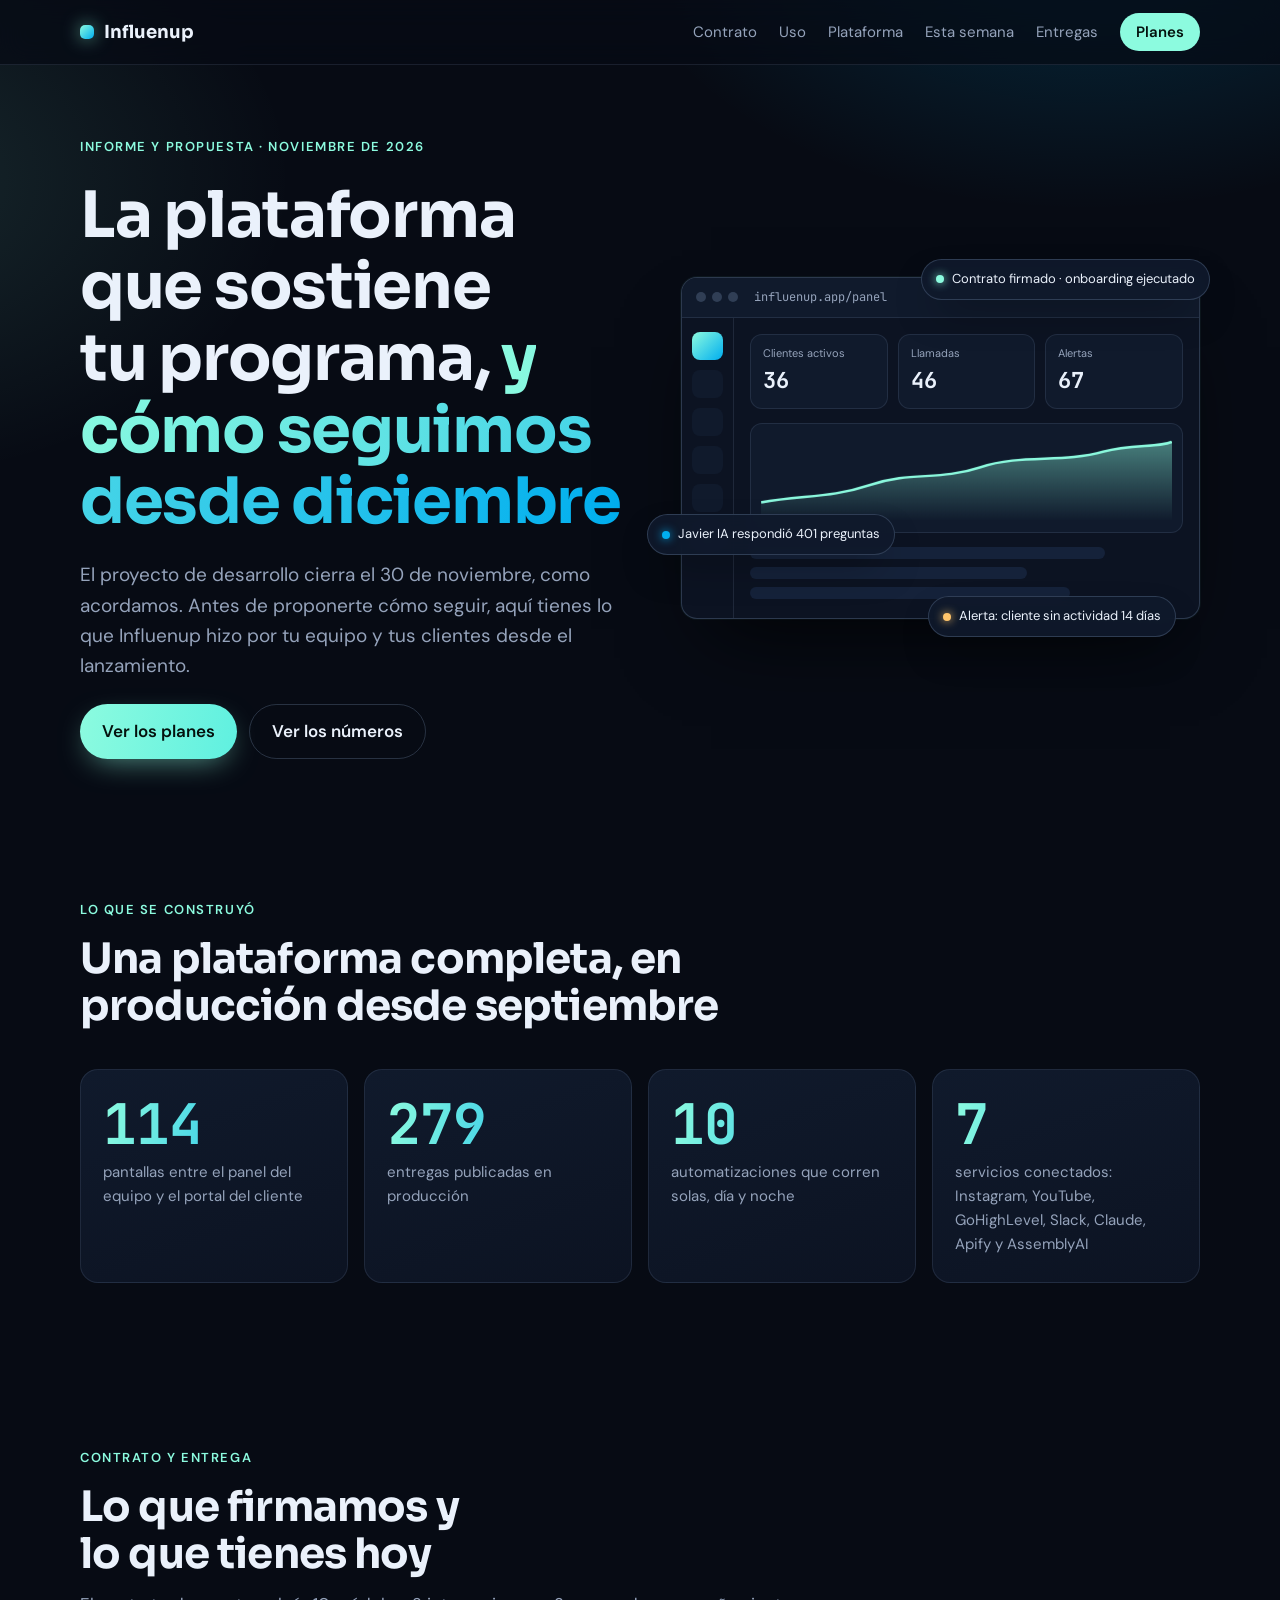
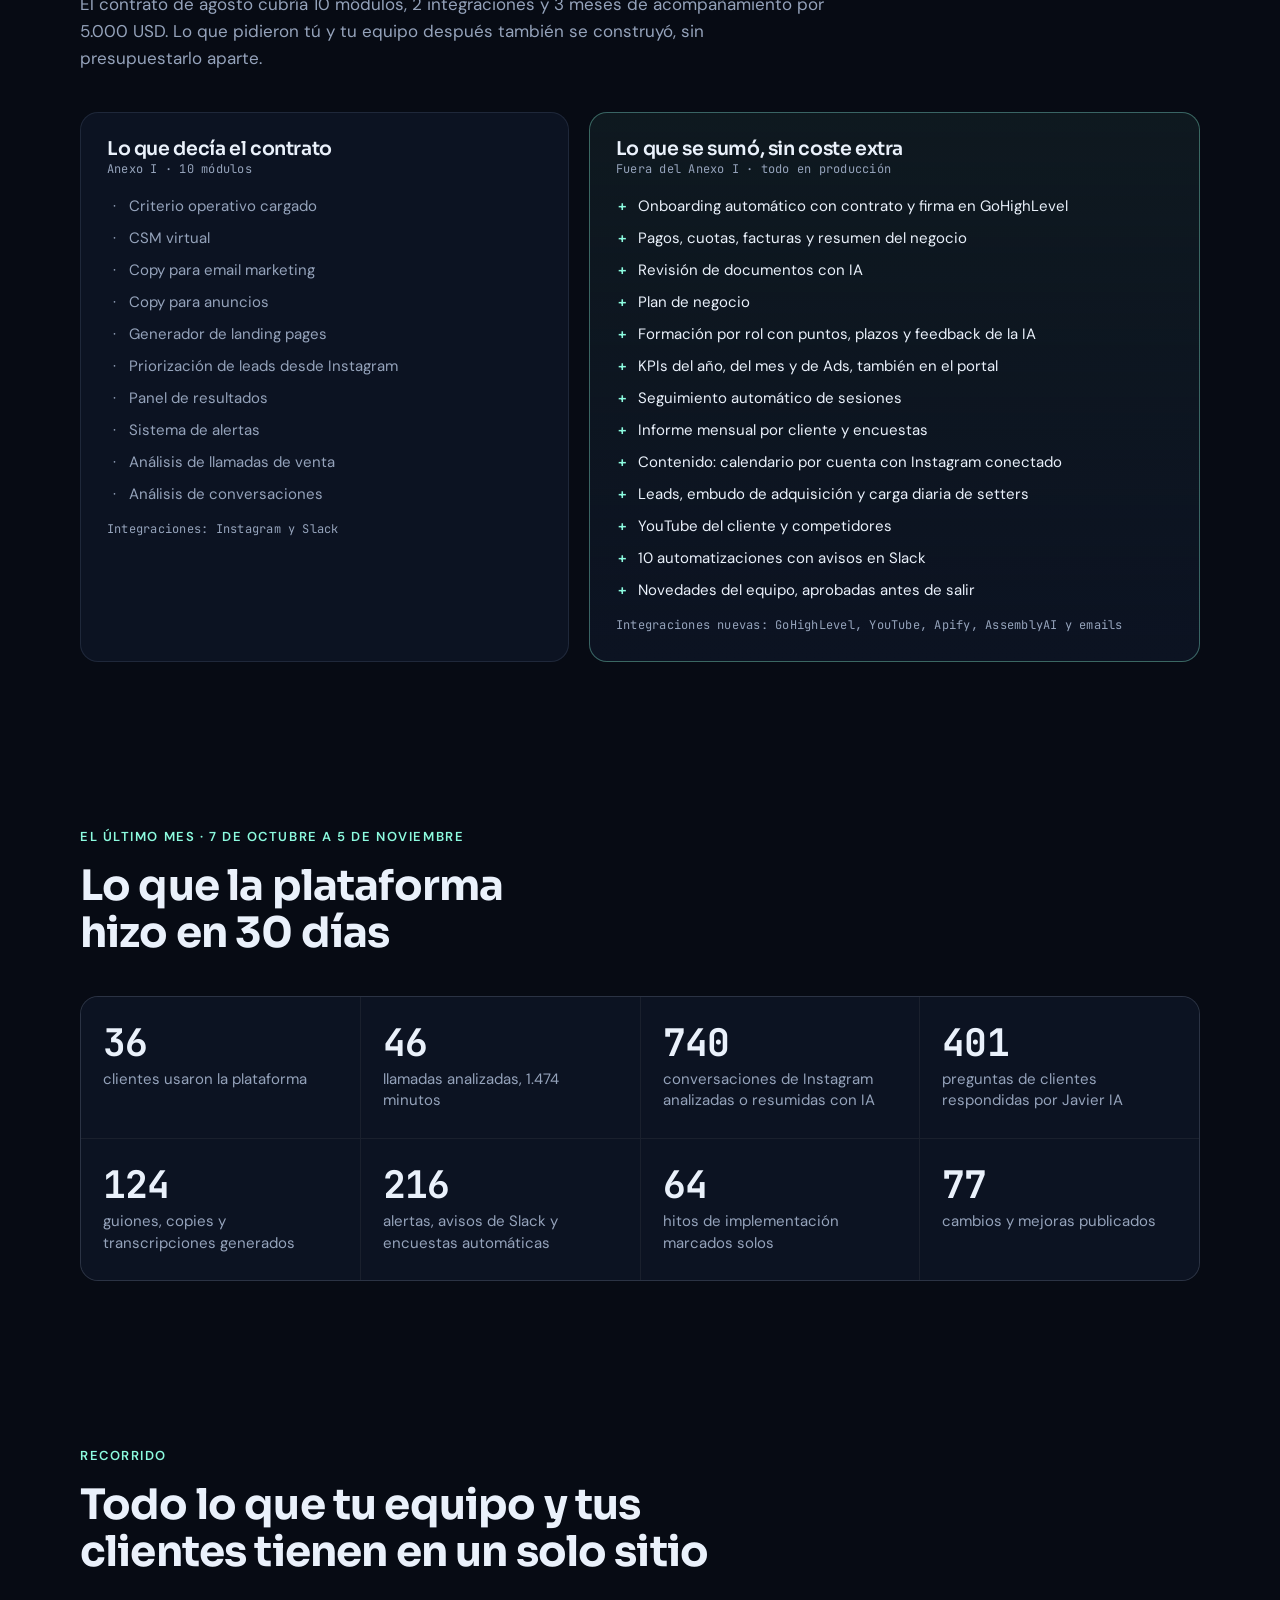
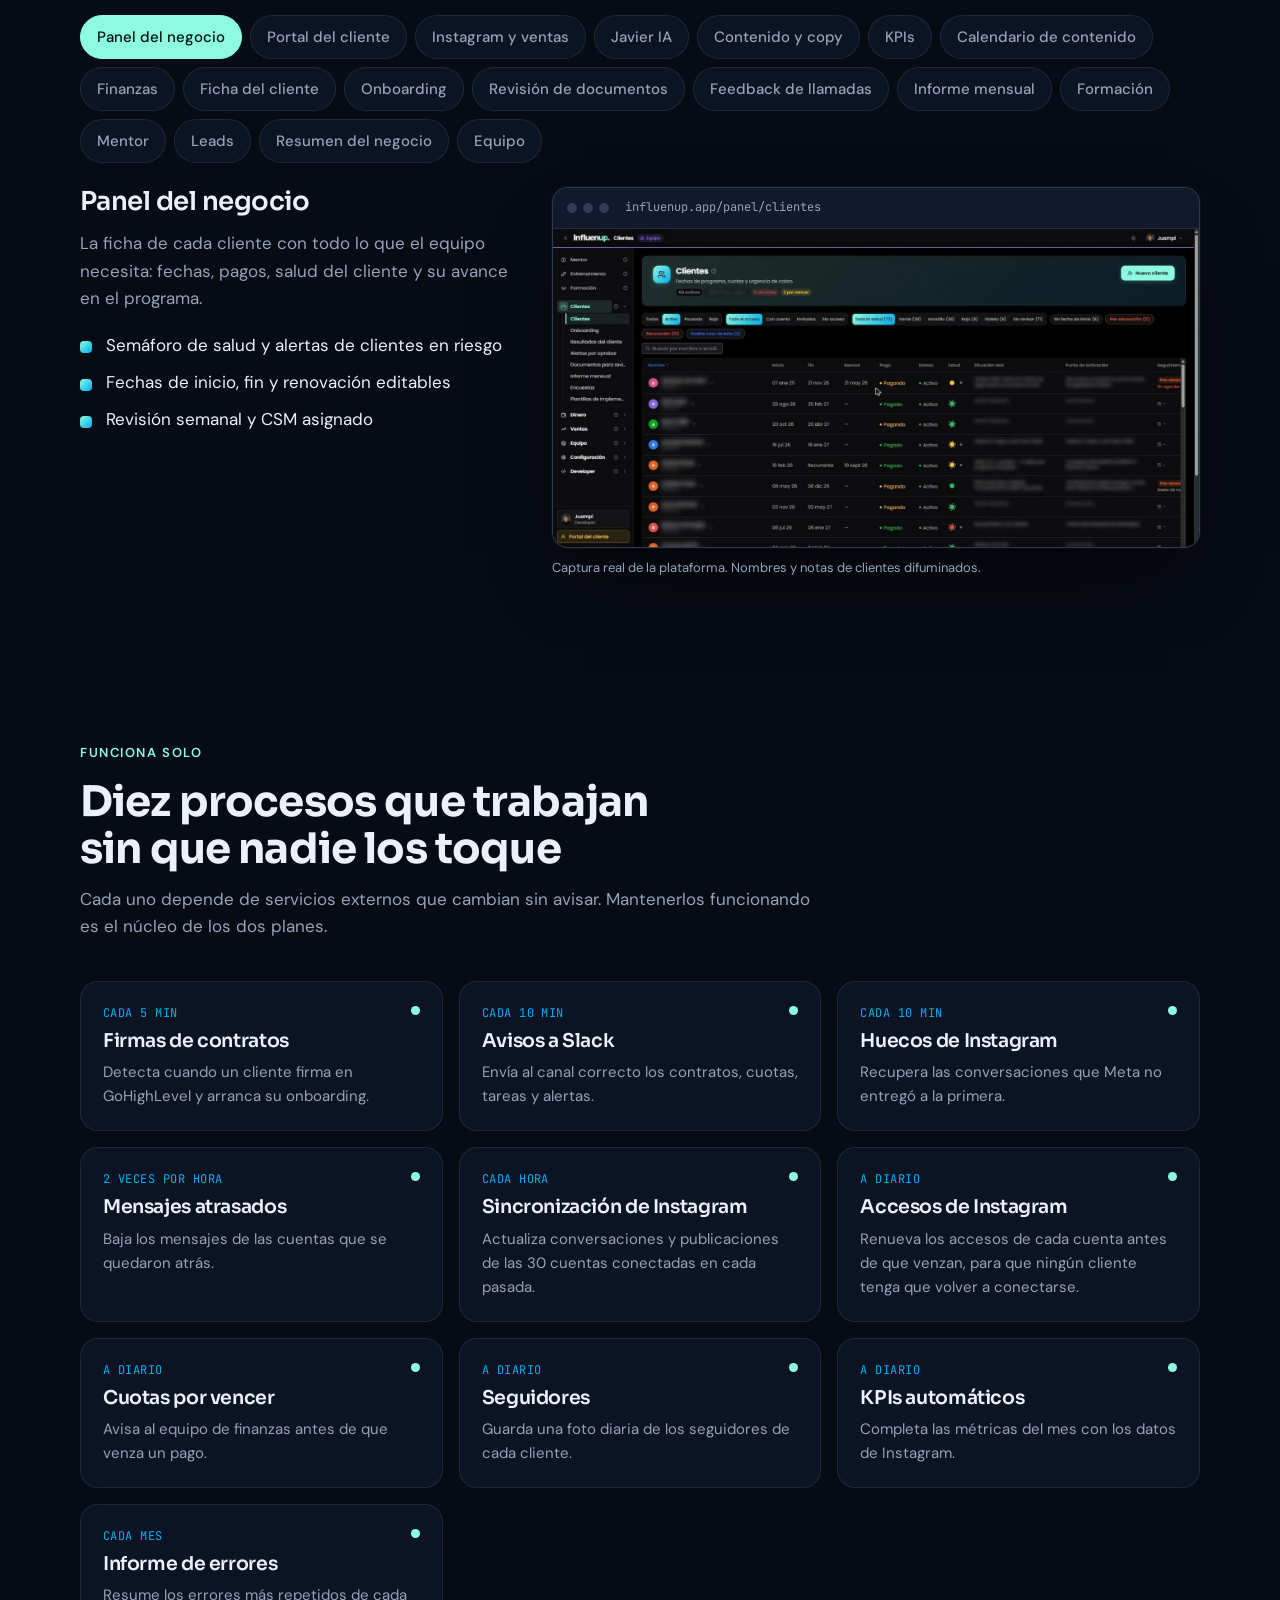
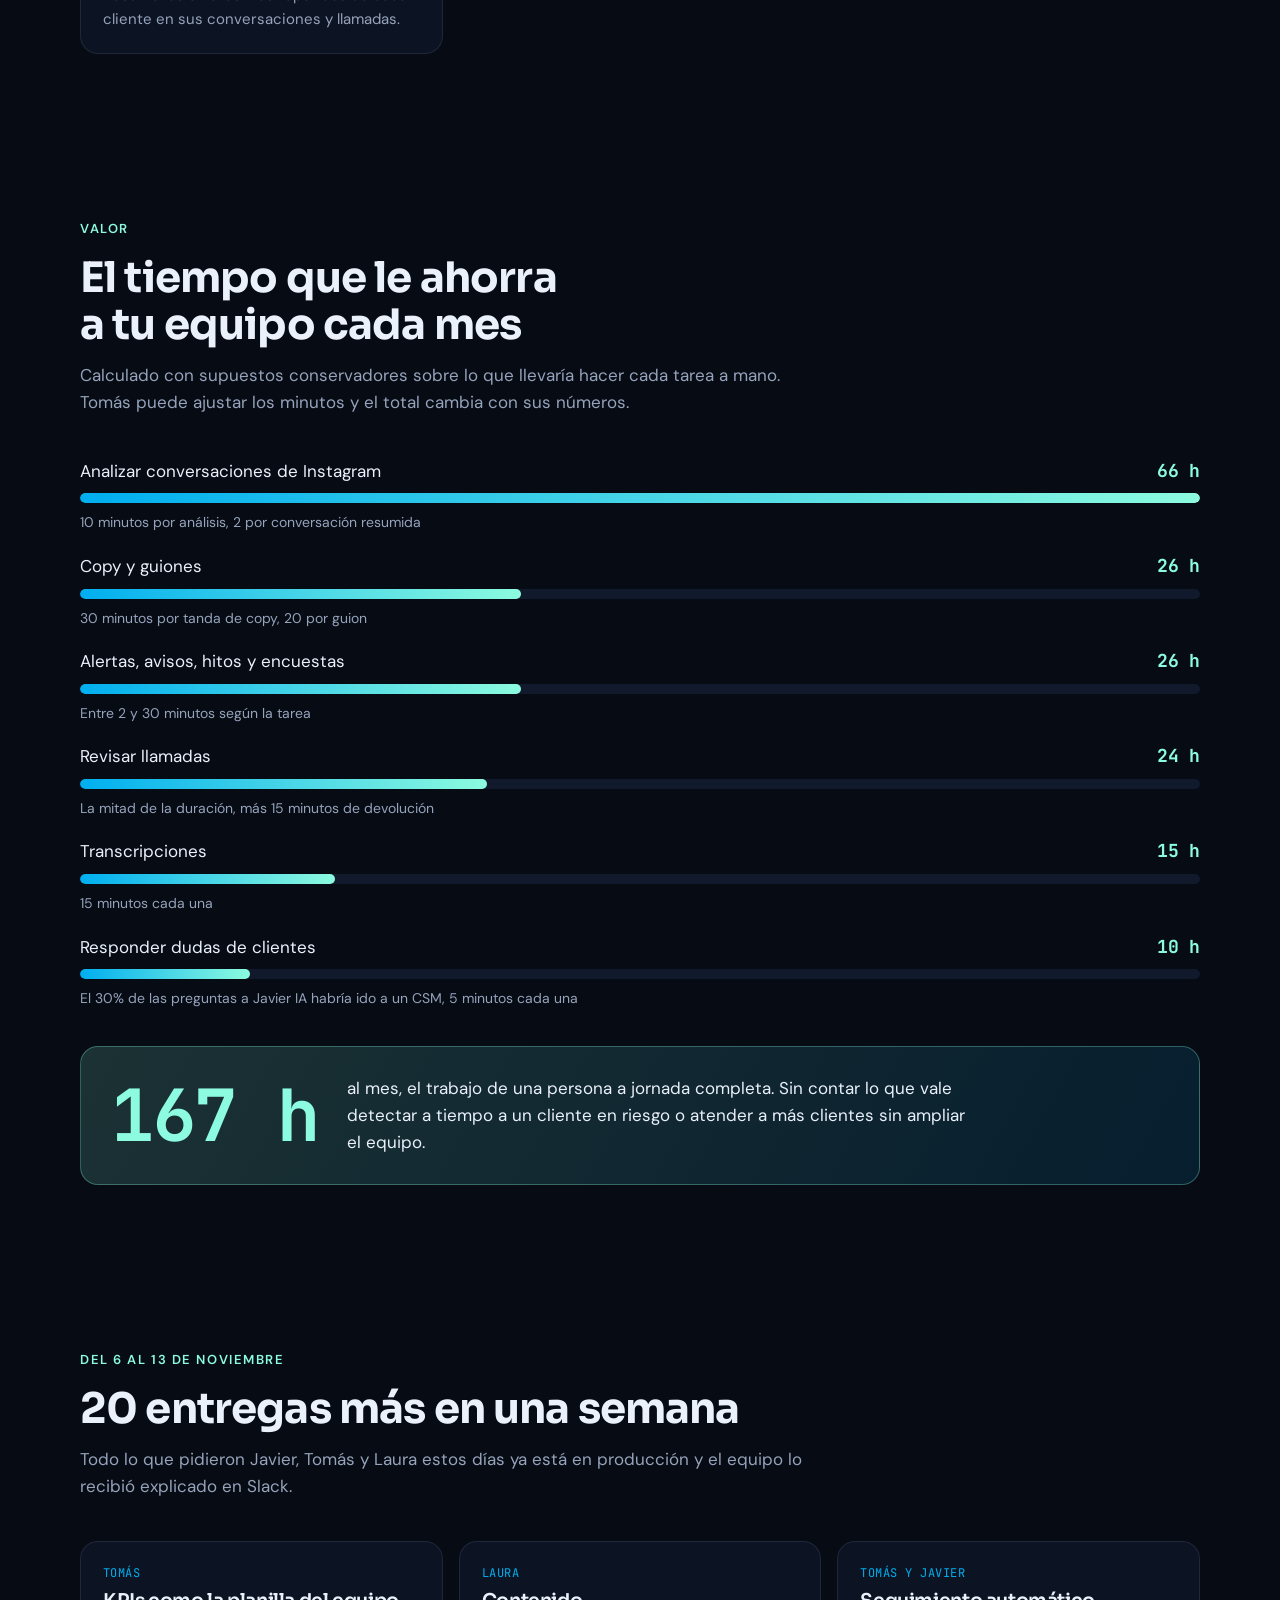
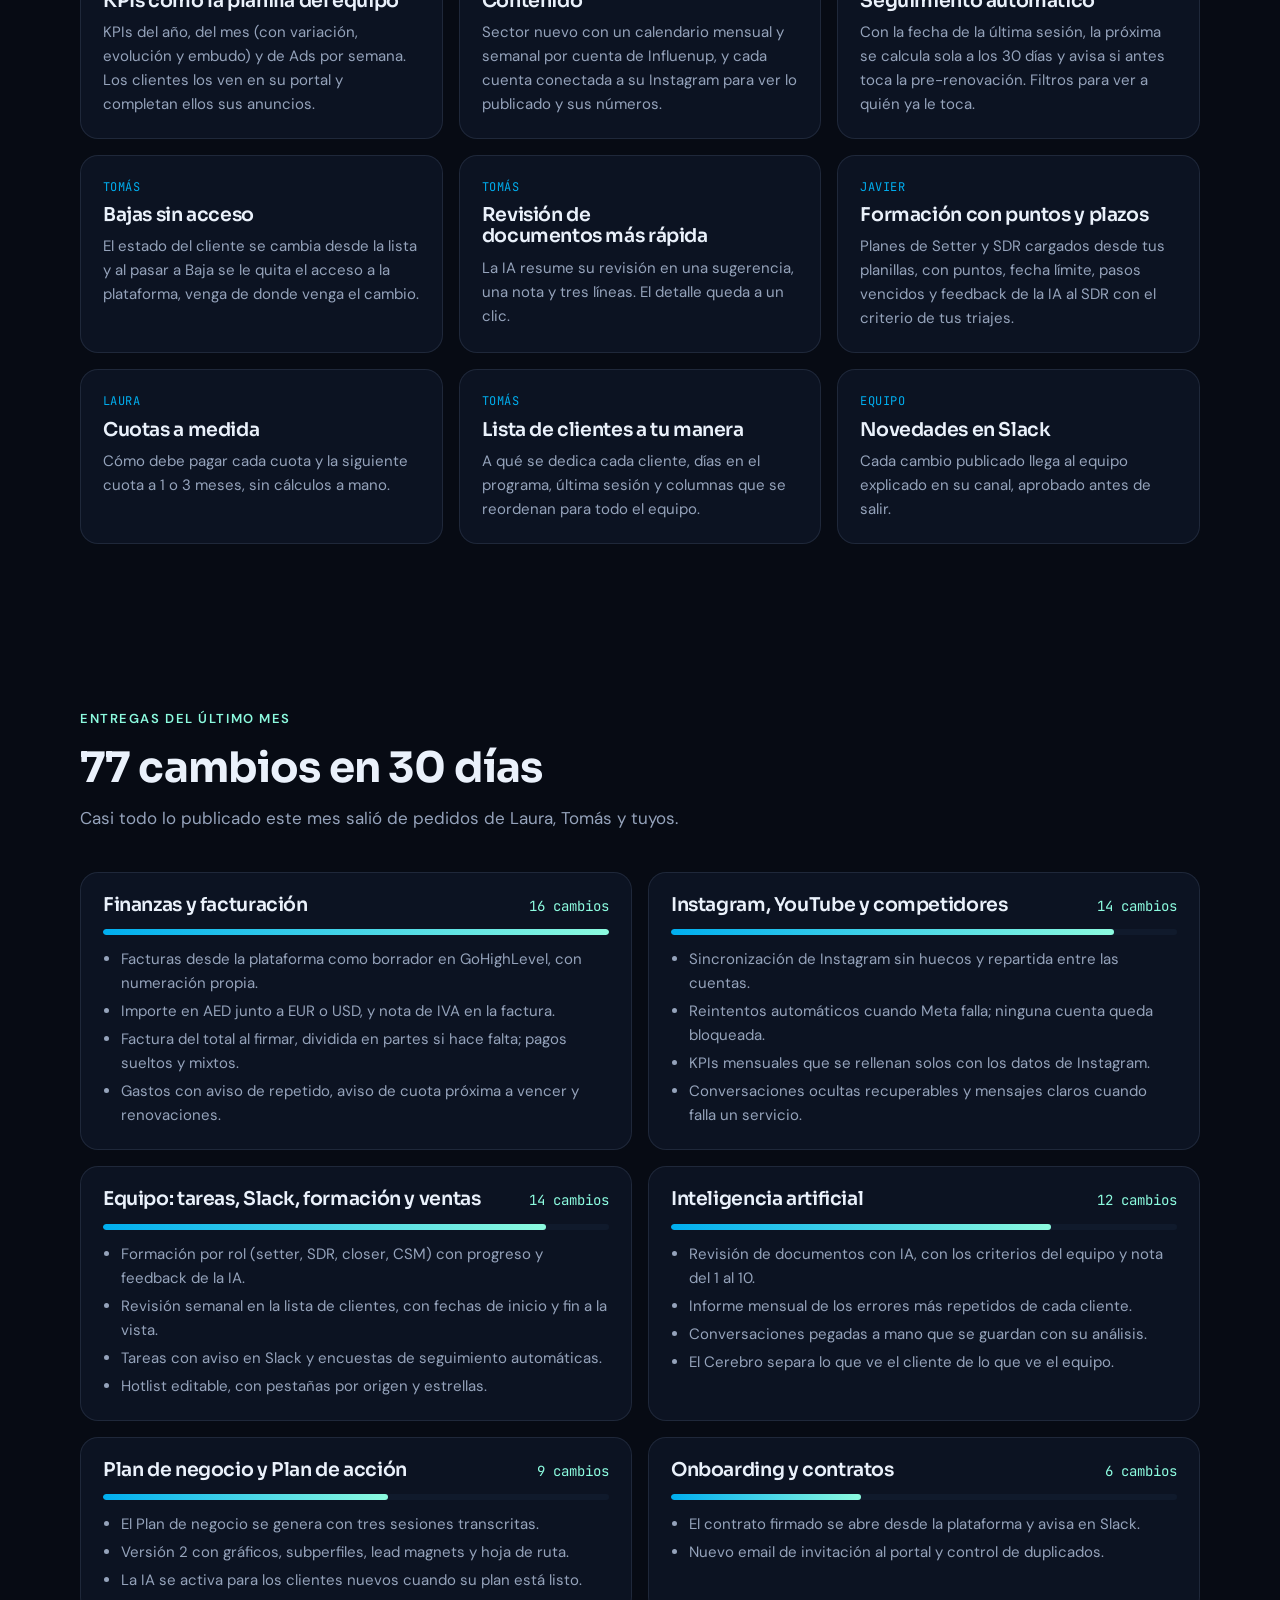
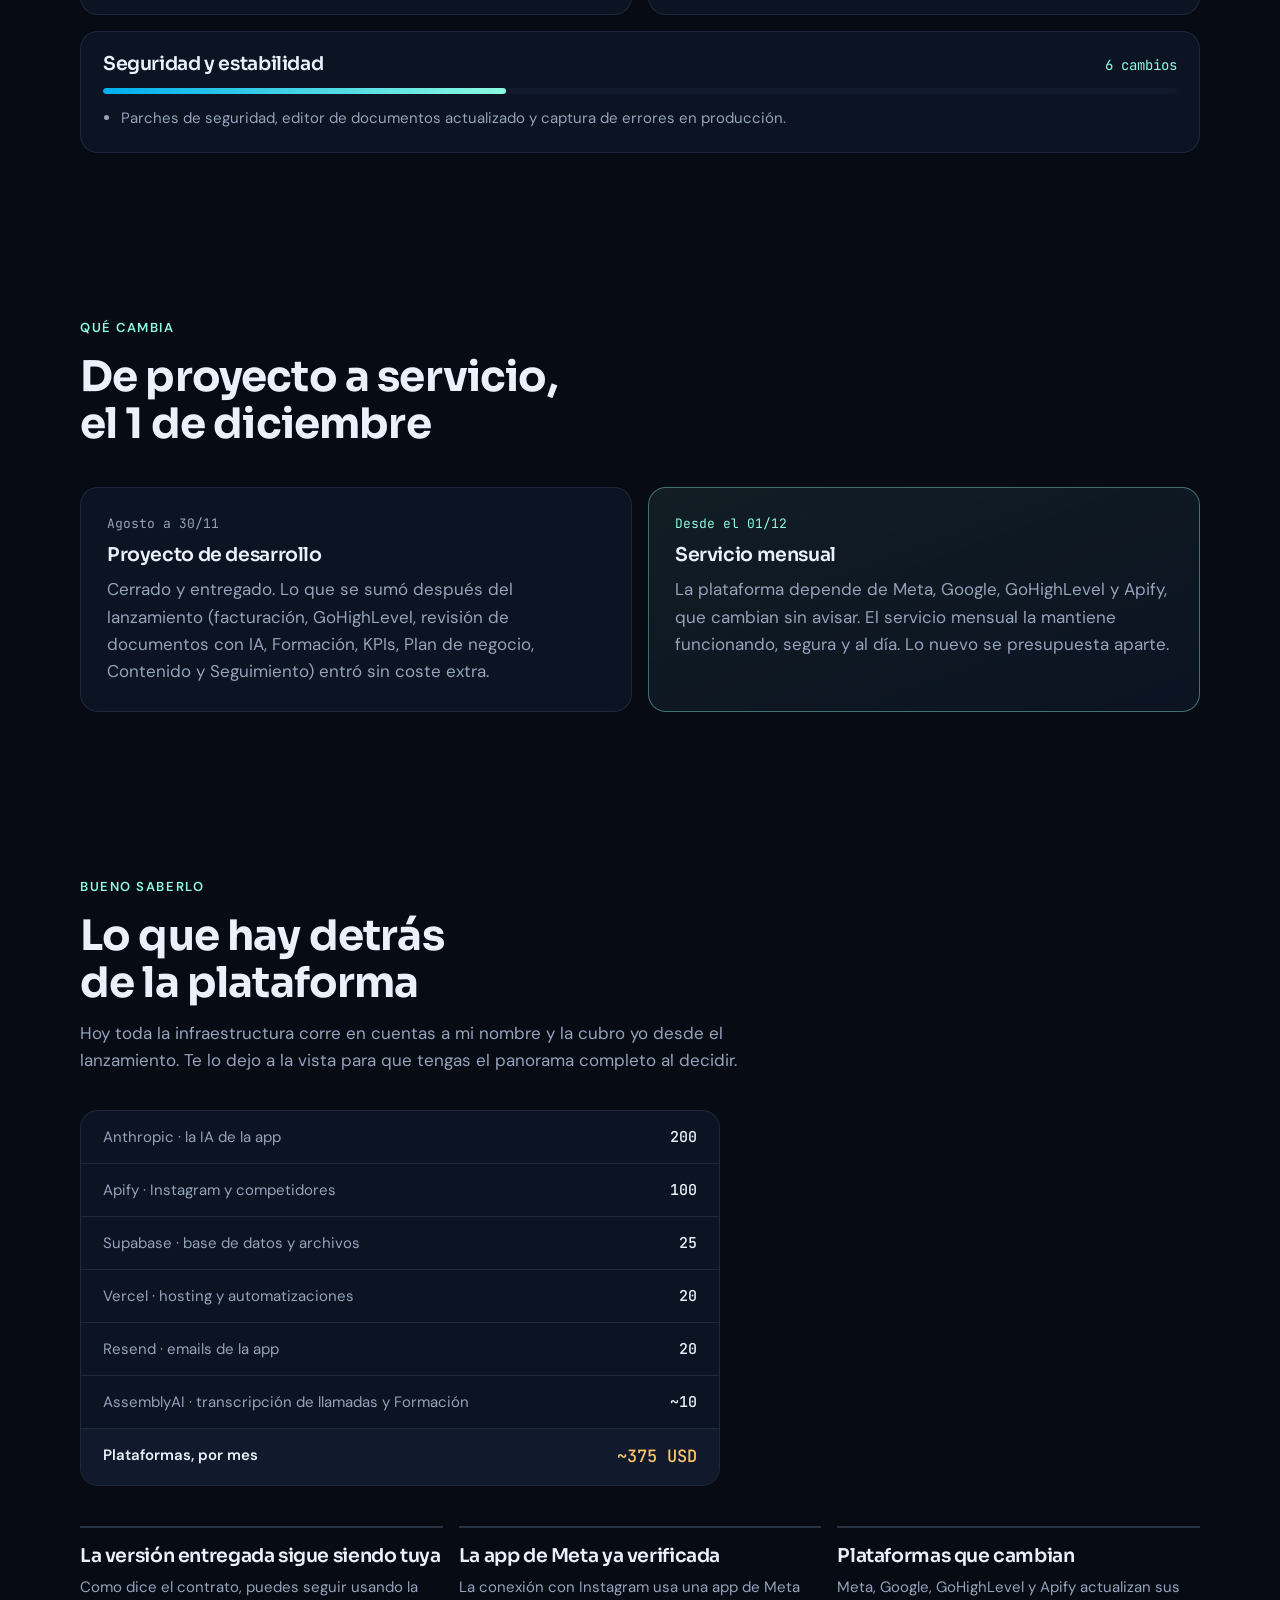
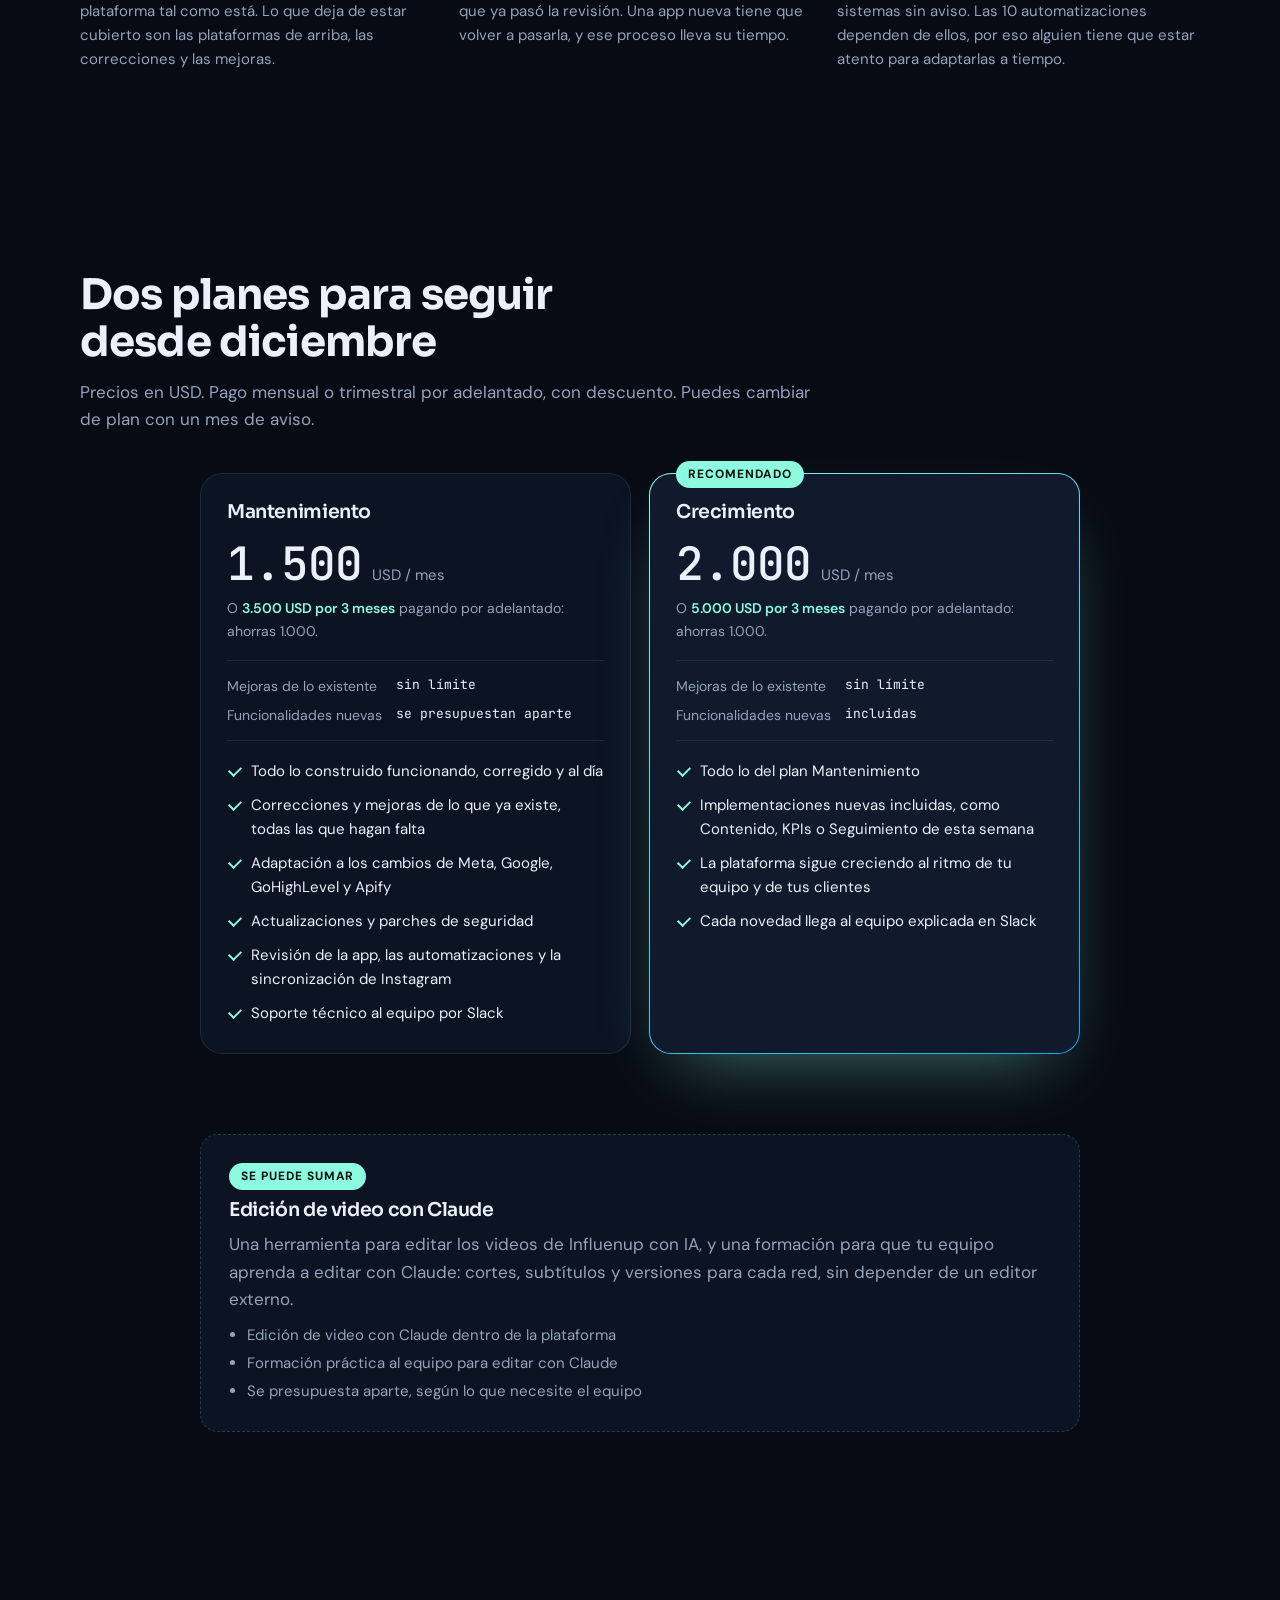
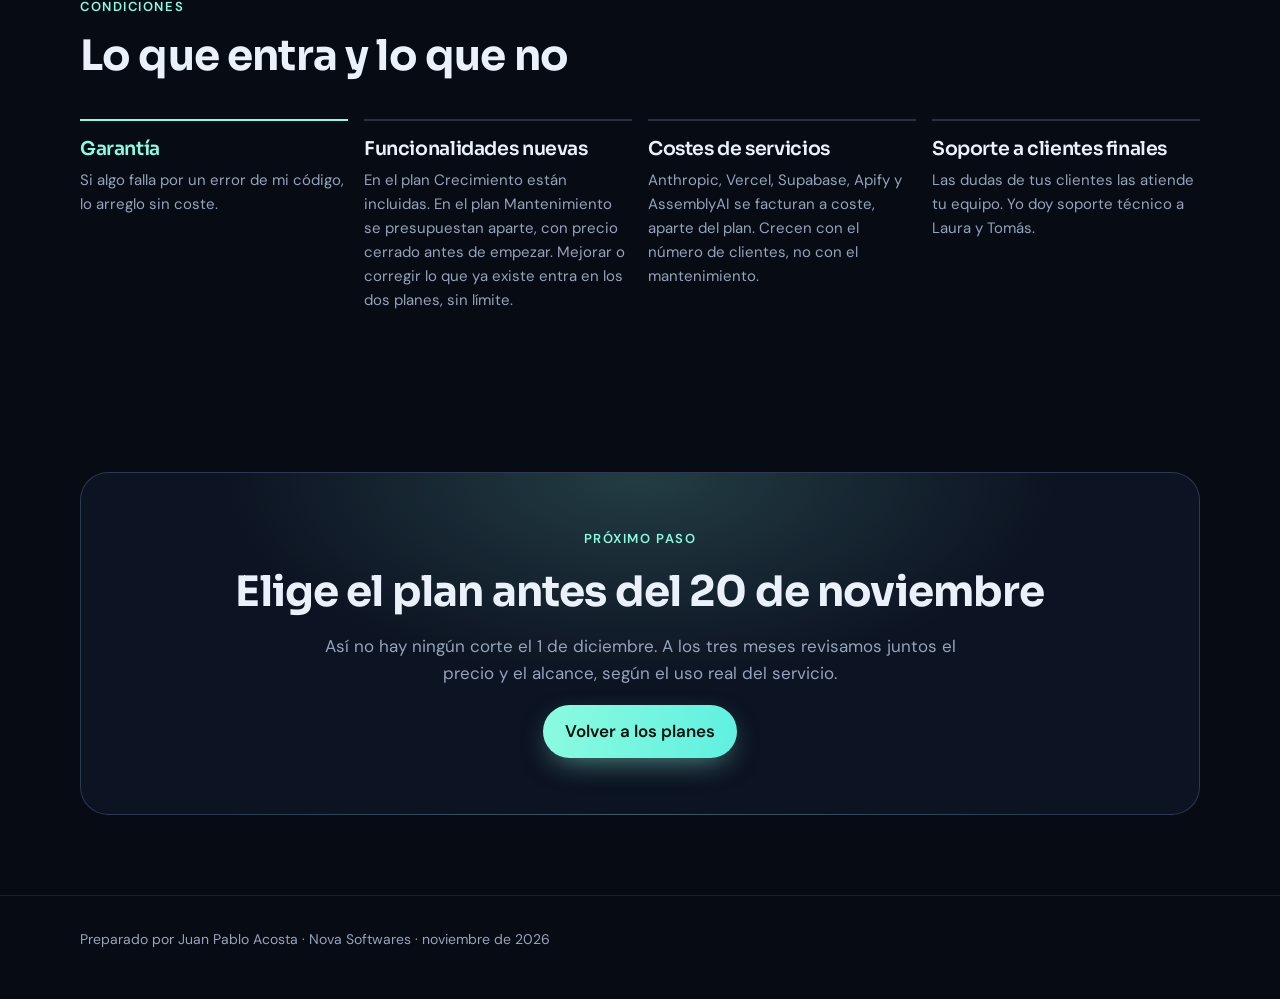
==== commit 2b004d5f: "Se puede sumar: edición de video con Claude y formación al equipo Co-Authored-By: Claude Opus 5.5 <n" ====
--- a/index.html
+++ b/index.html
@@ -326,6 +326,22 @@
   </div>
 </section>
 
+<!-- EXTRA -->
+<section class="section section-tight" id="extra">
+  <div class="container">
+    <div class="extra reveal">
+      <span class="tag">Se puede sumar</span>
+      <h3>Edición de video con Claude</h3>
+      <p>Una herramienta para editar los videos de Influenup con IA, y una formación para que tu equipo aprenda a editar con Claude: cortes, subtítulos y versiones para cada red, sin depender de un editor externo.</p>
+      <ul>
+        <li>Edición de video con Claude dentro de la plataforma</li>
+        <li>Formación práctica al equipo para editar con Claude</li>
+        <li>Se presupuesta aparte, según lo que necesite el equipo</li>
+      </ul>
+    </div>
+  </div>
+</section>
+
 <!-- CONDICIONES -->
 <section class="section" id="condiciones">
   <div class="container">
--- a/styles.css
+++ b/styles.css
@@ -320,3 +320,10 @@
 .vs-plus li::before { content: "+"; left: 2px; color: var(--mint); font-weight: 600; }
 .vs-note { font-family: var(--mono); font-size: 12px; color: var(--muted); letter-spacing: .02em; }
 @media (max-width: 860px) { .vs { grid-template-columns: 1fr; } }
+
+/* Extra: edición de video */
+.section-tight { padding-top: 0; }
+.extra { position: relative; max-width: 880px; margin-inline: auto; padding: 28px; border-radius: var(--radius); background: var(--bg-2); border: 1px dashed var(--line-2); display: flex; flex-direction: column; gap: 10px; }
+.extra .tag { align-self: flex-start; position: static; }
+.extra p { color: var(--muted); }
+.extra ul { margin: 0; padding-left: 18px; color: var(--muted); font-size: 15px; display: grid; gap: 4px; }
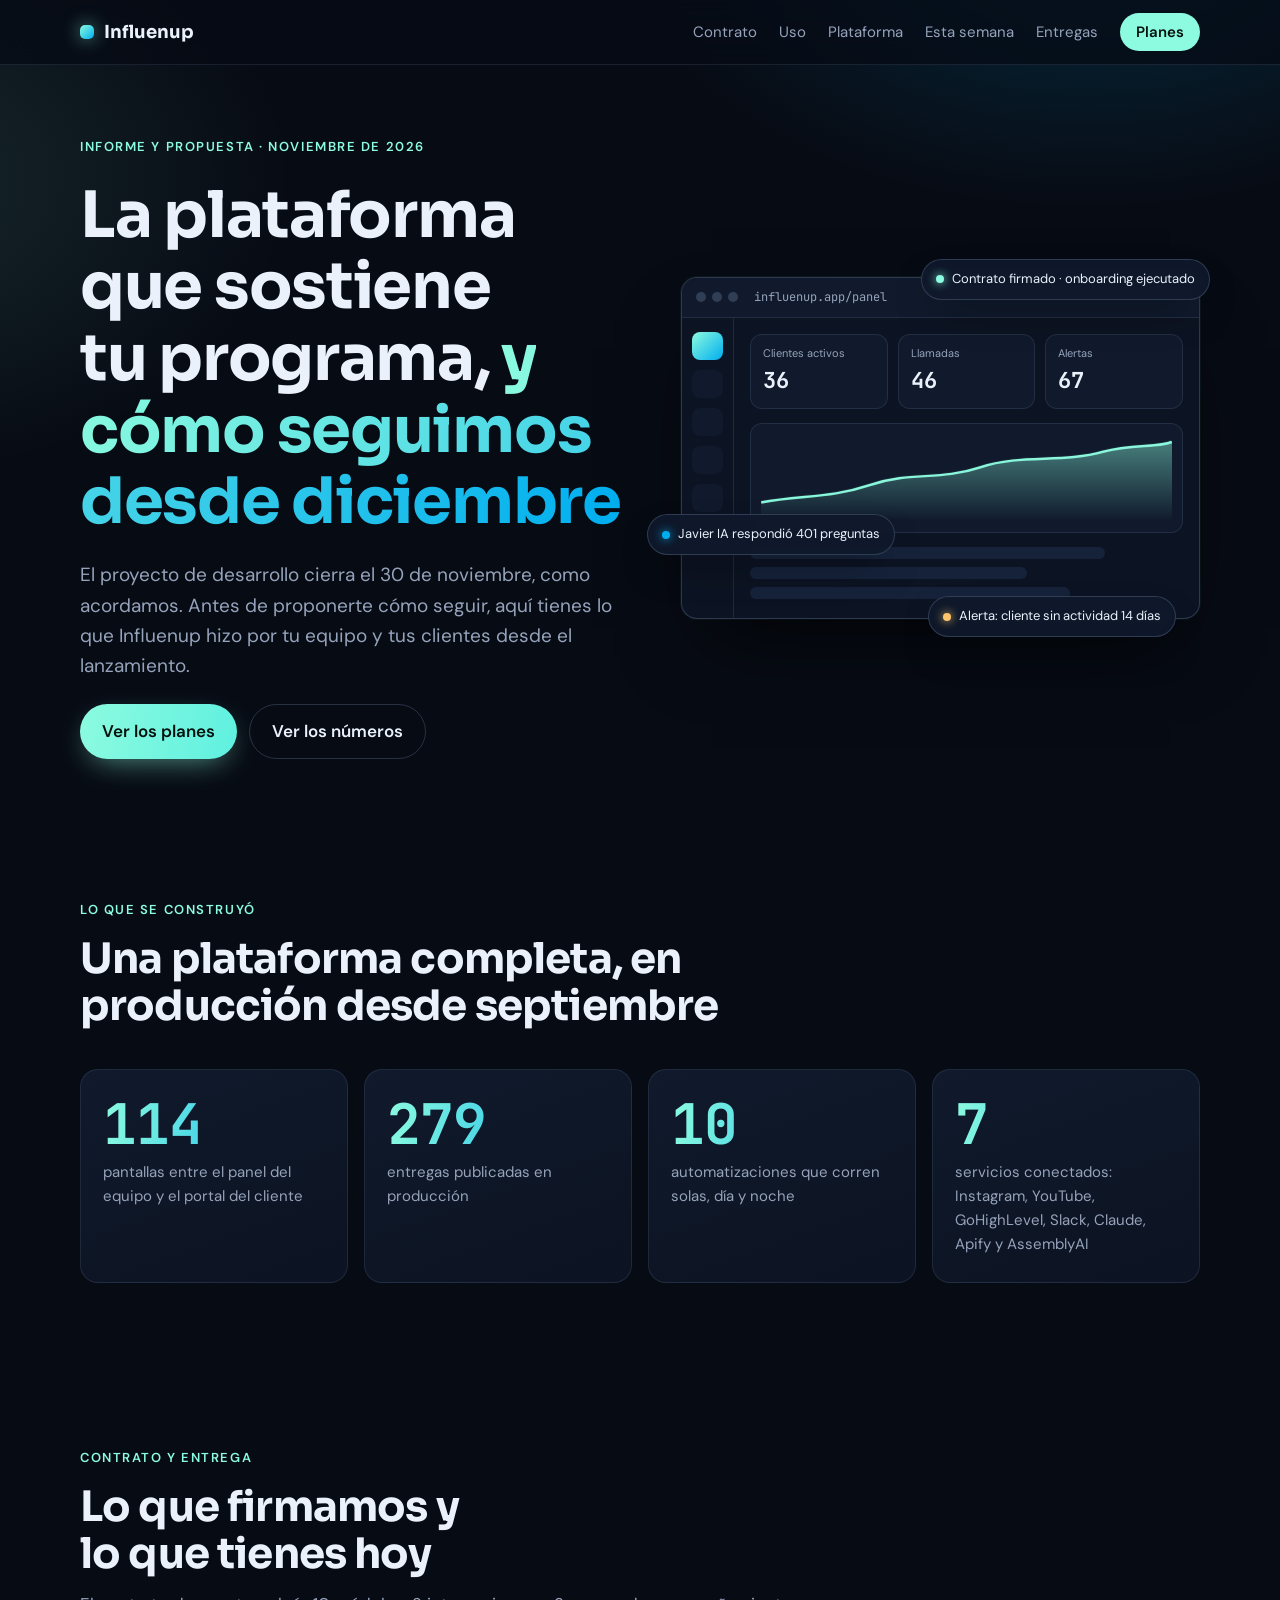
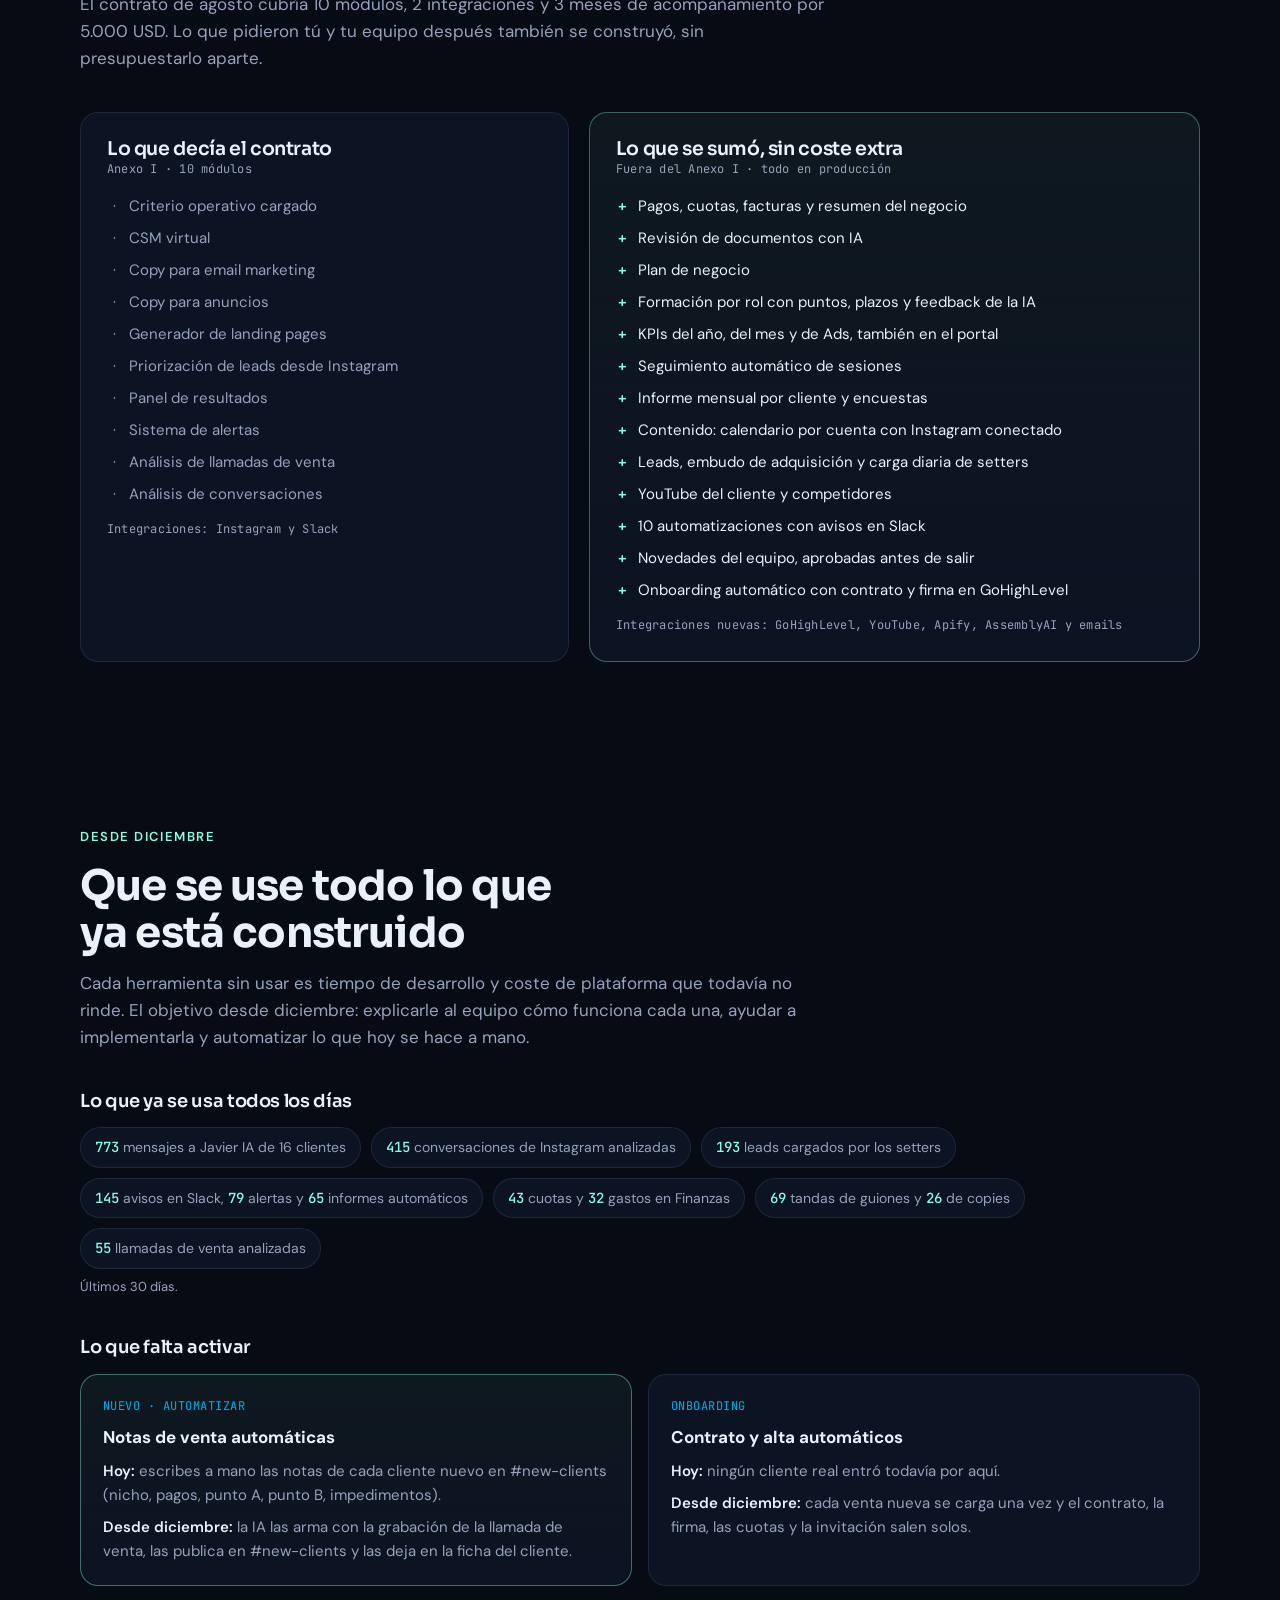
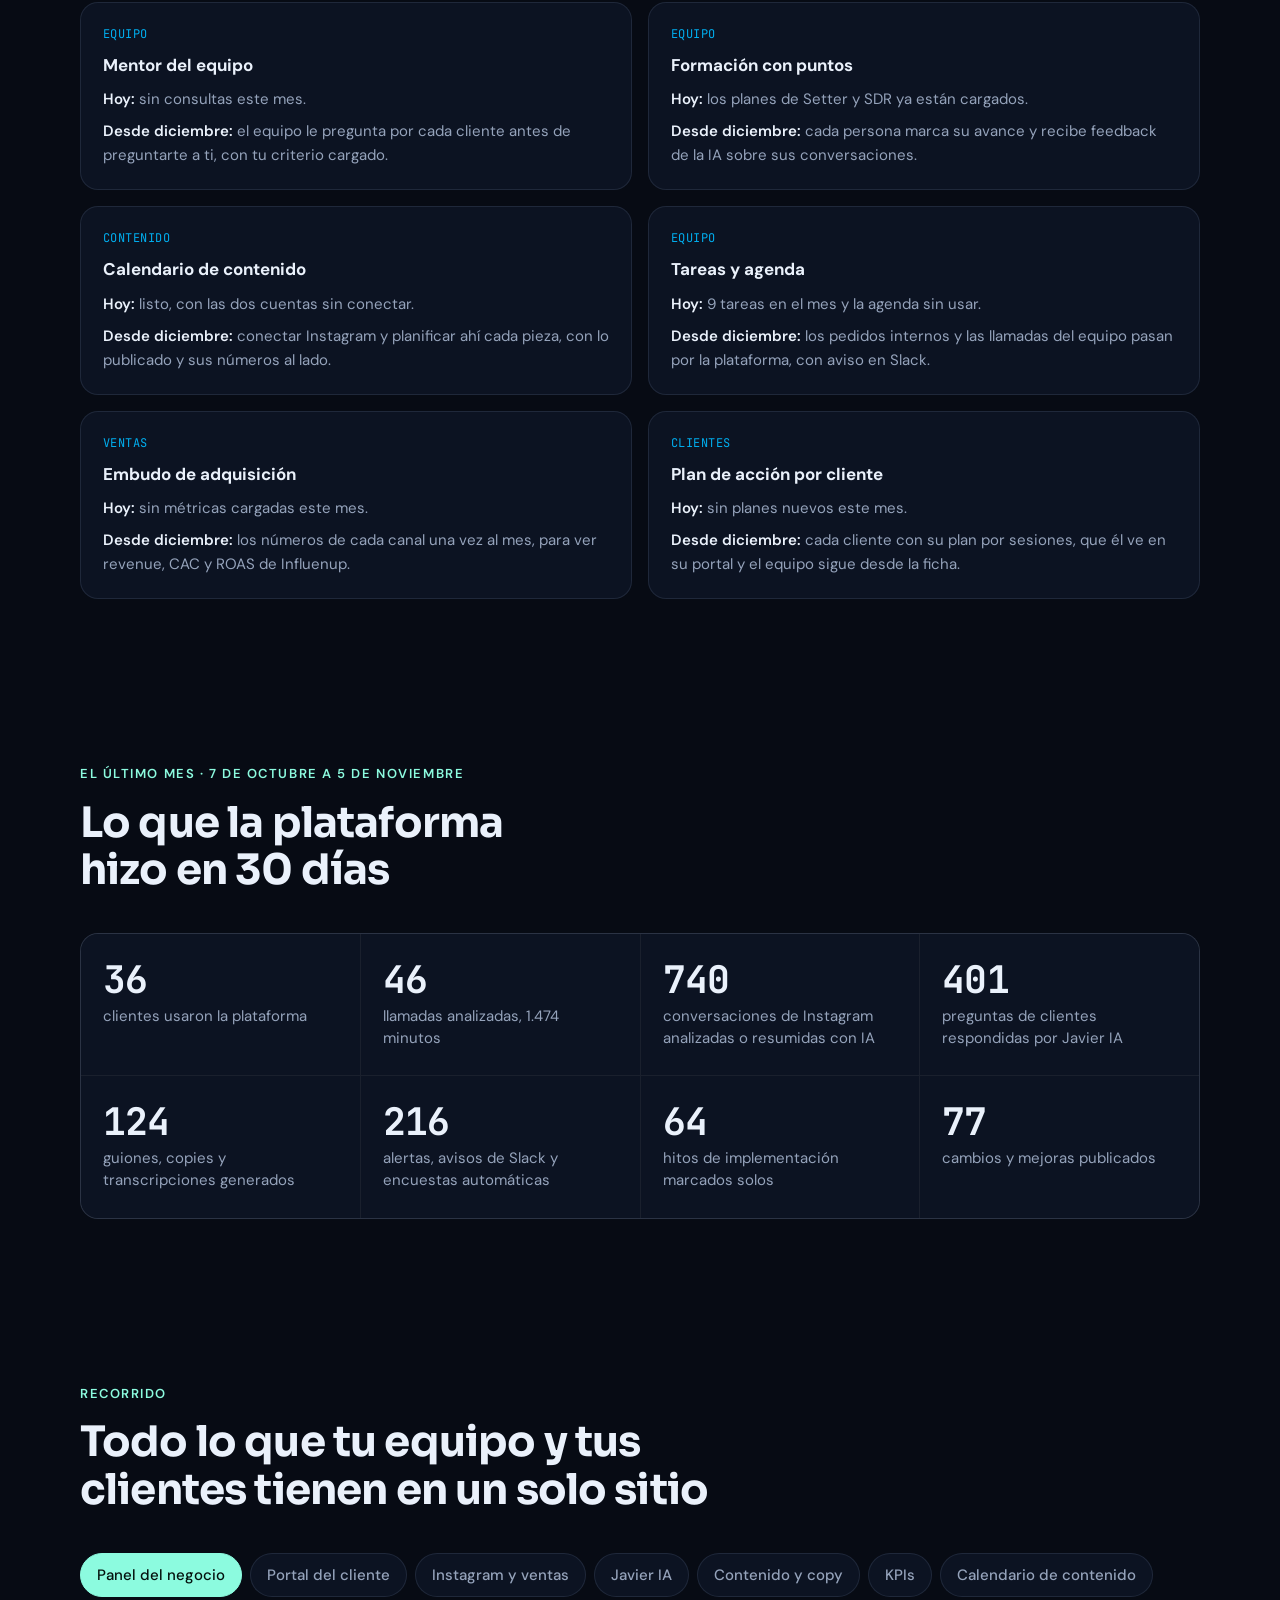
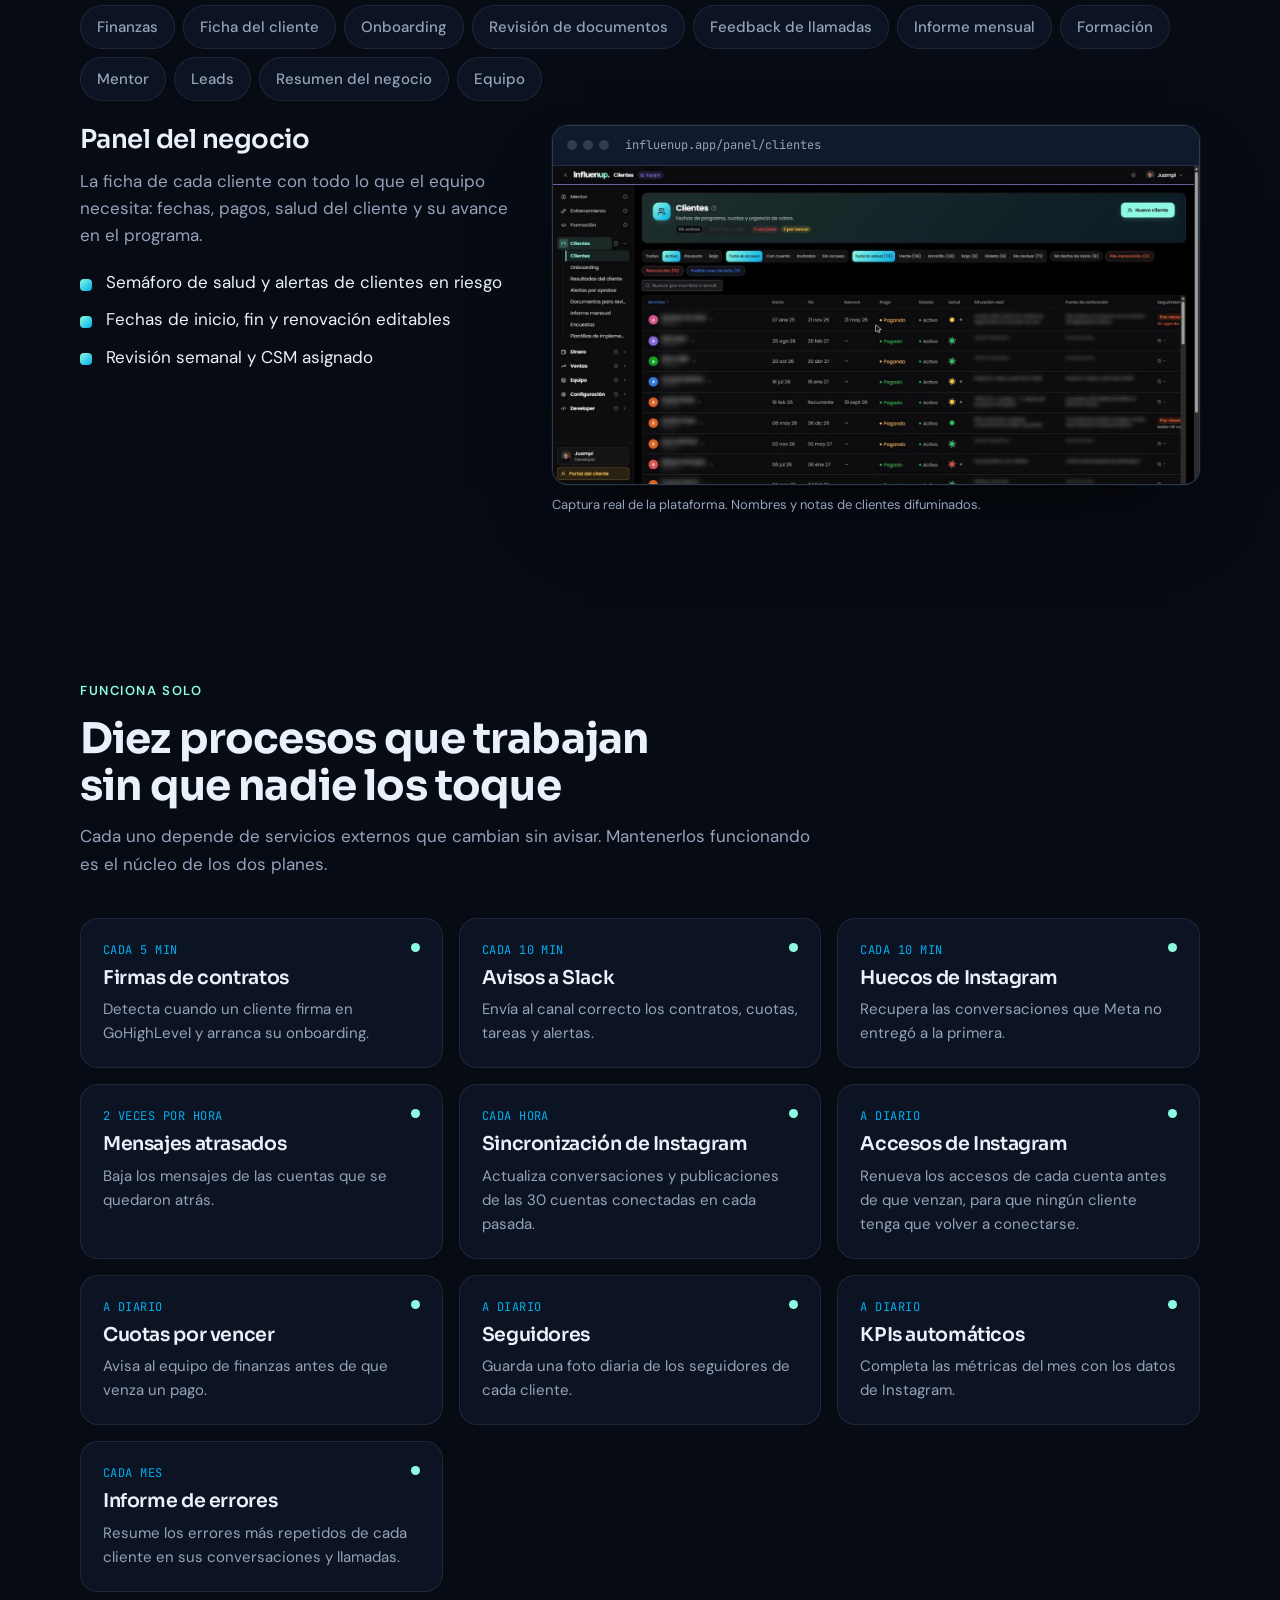
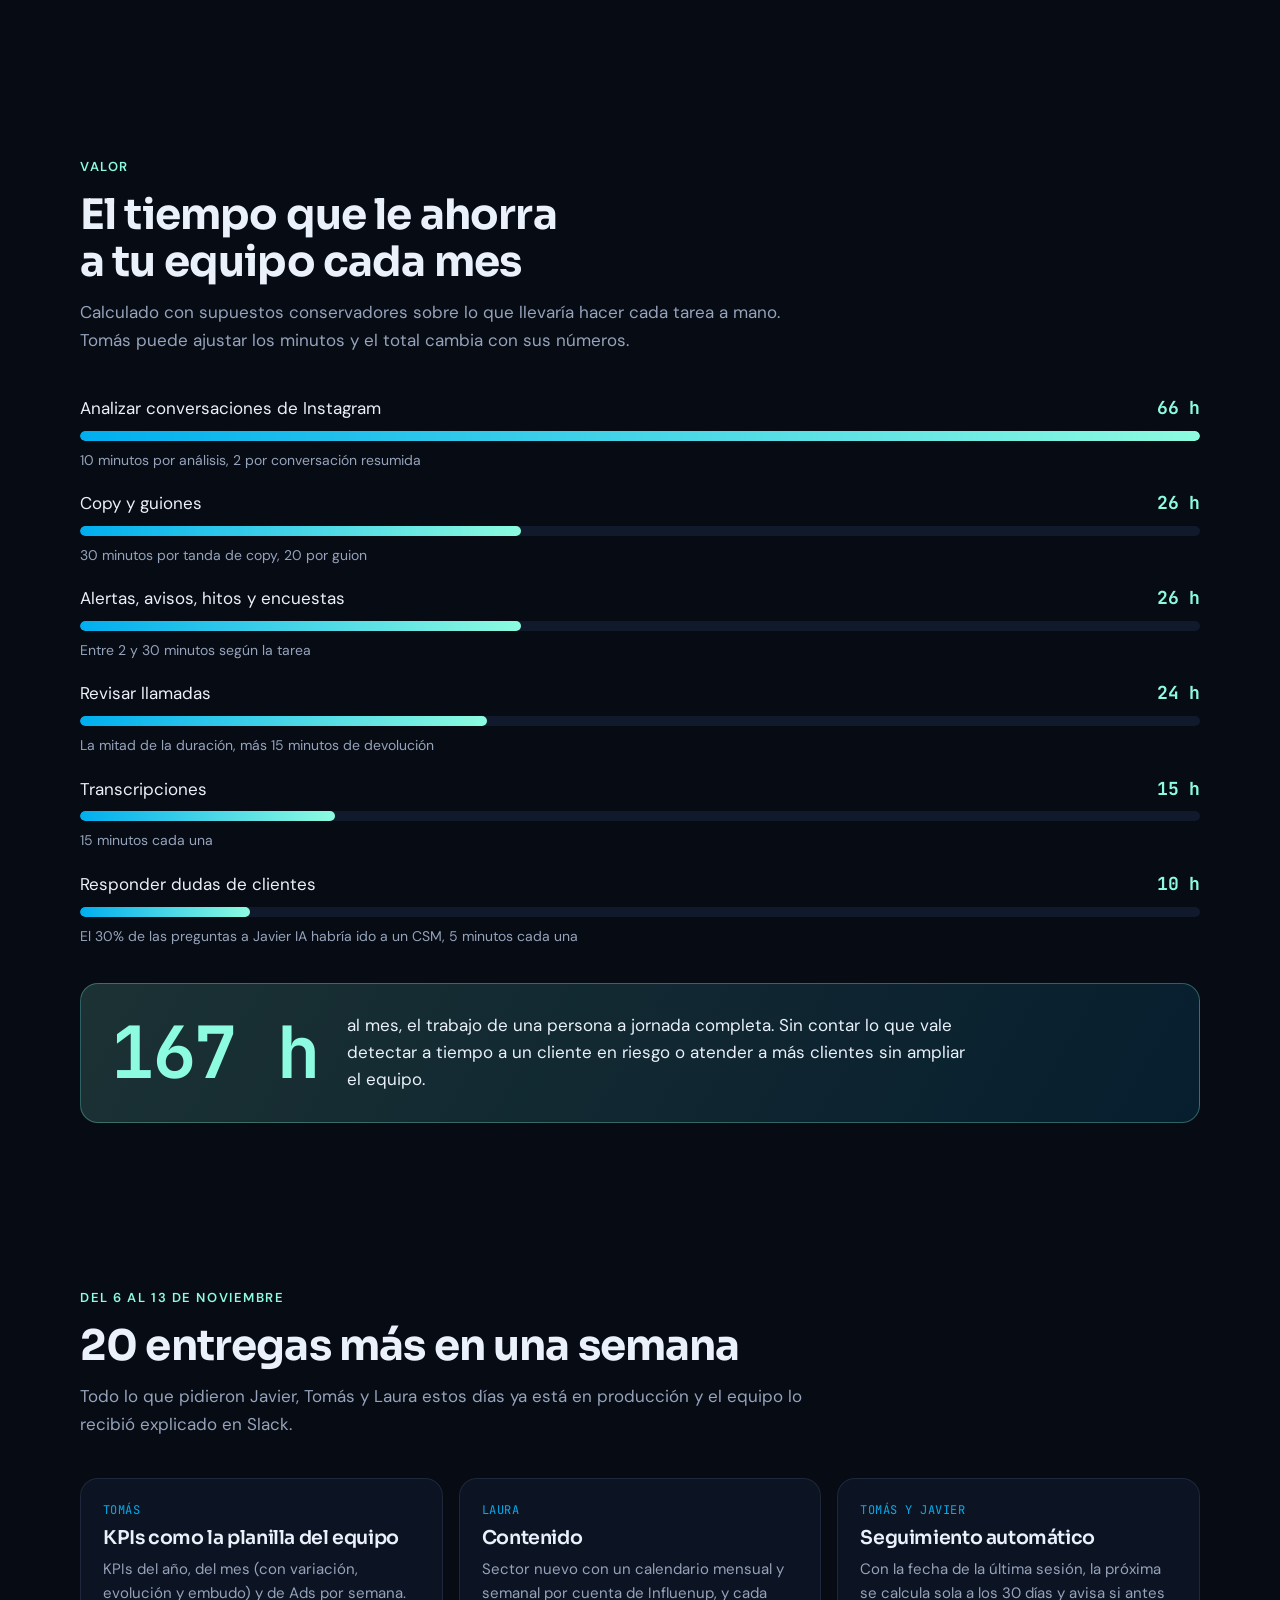
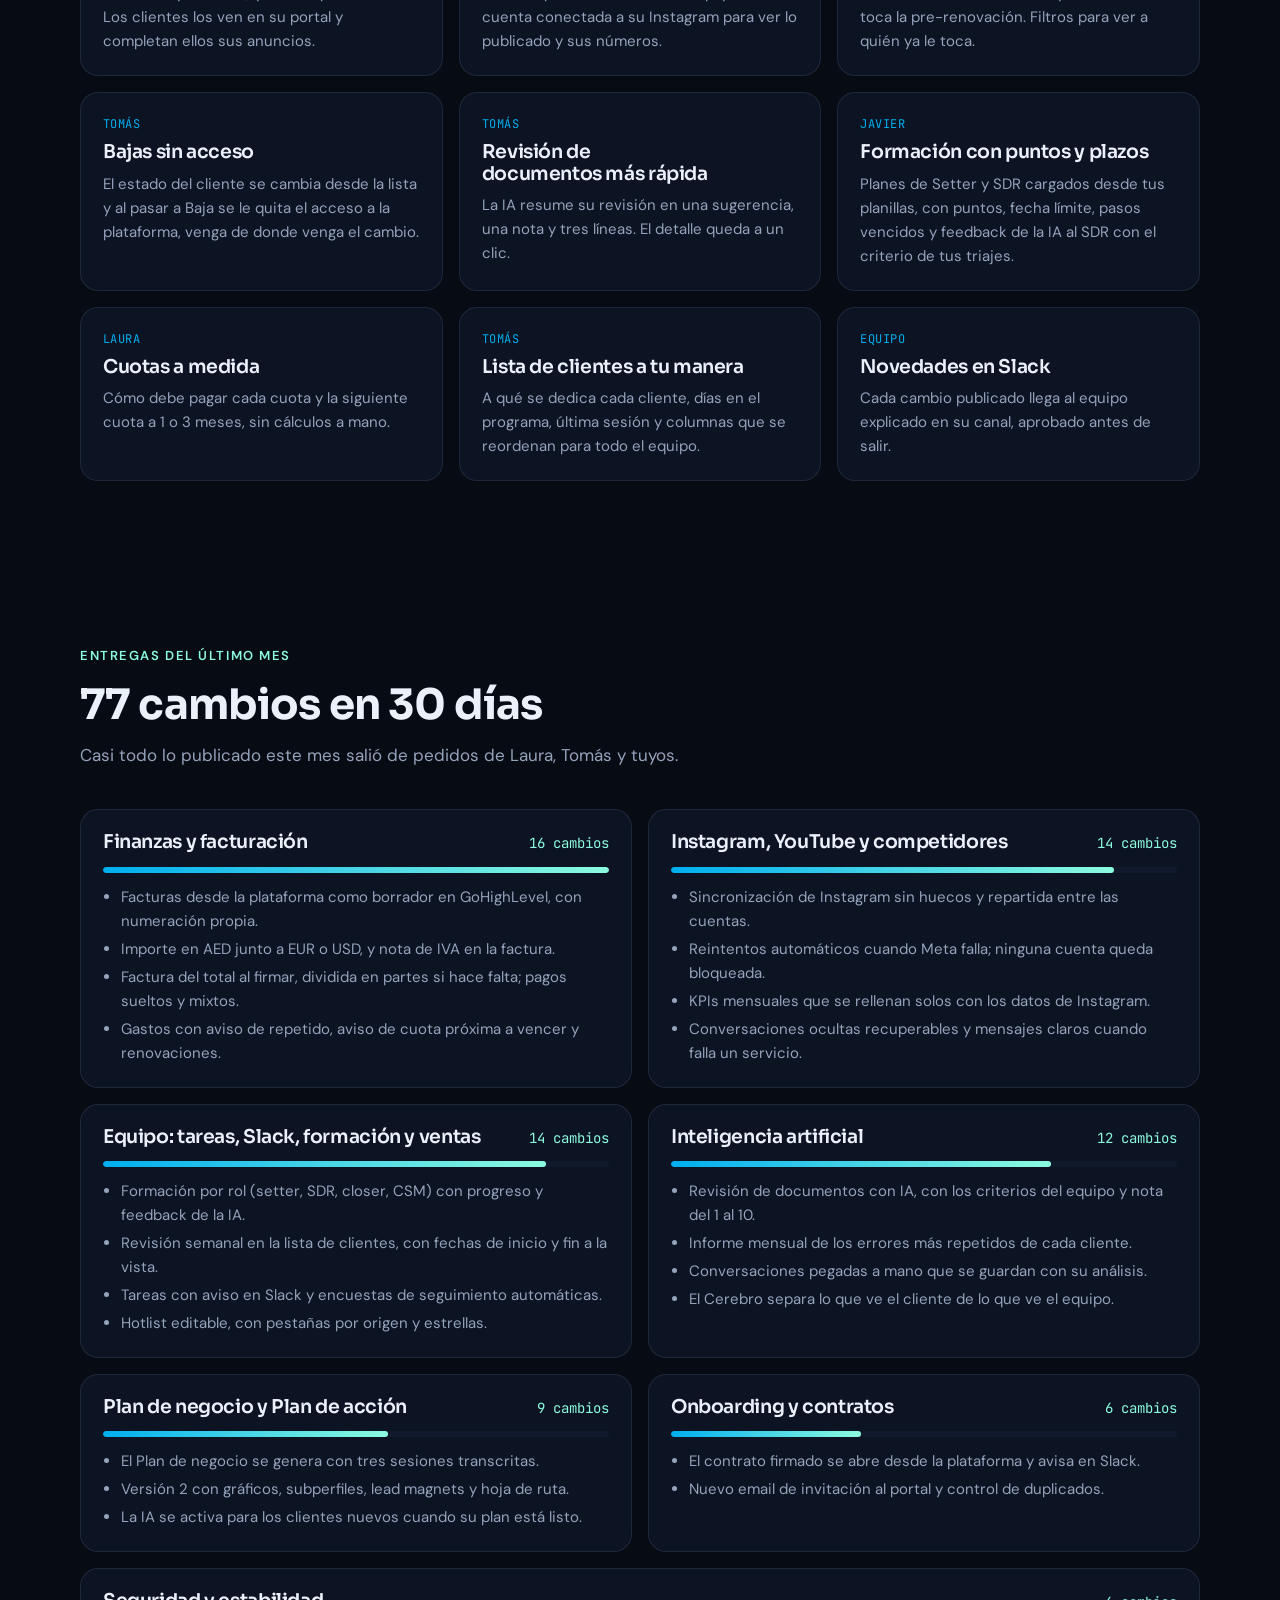
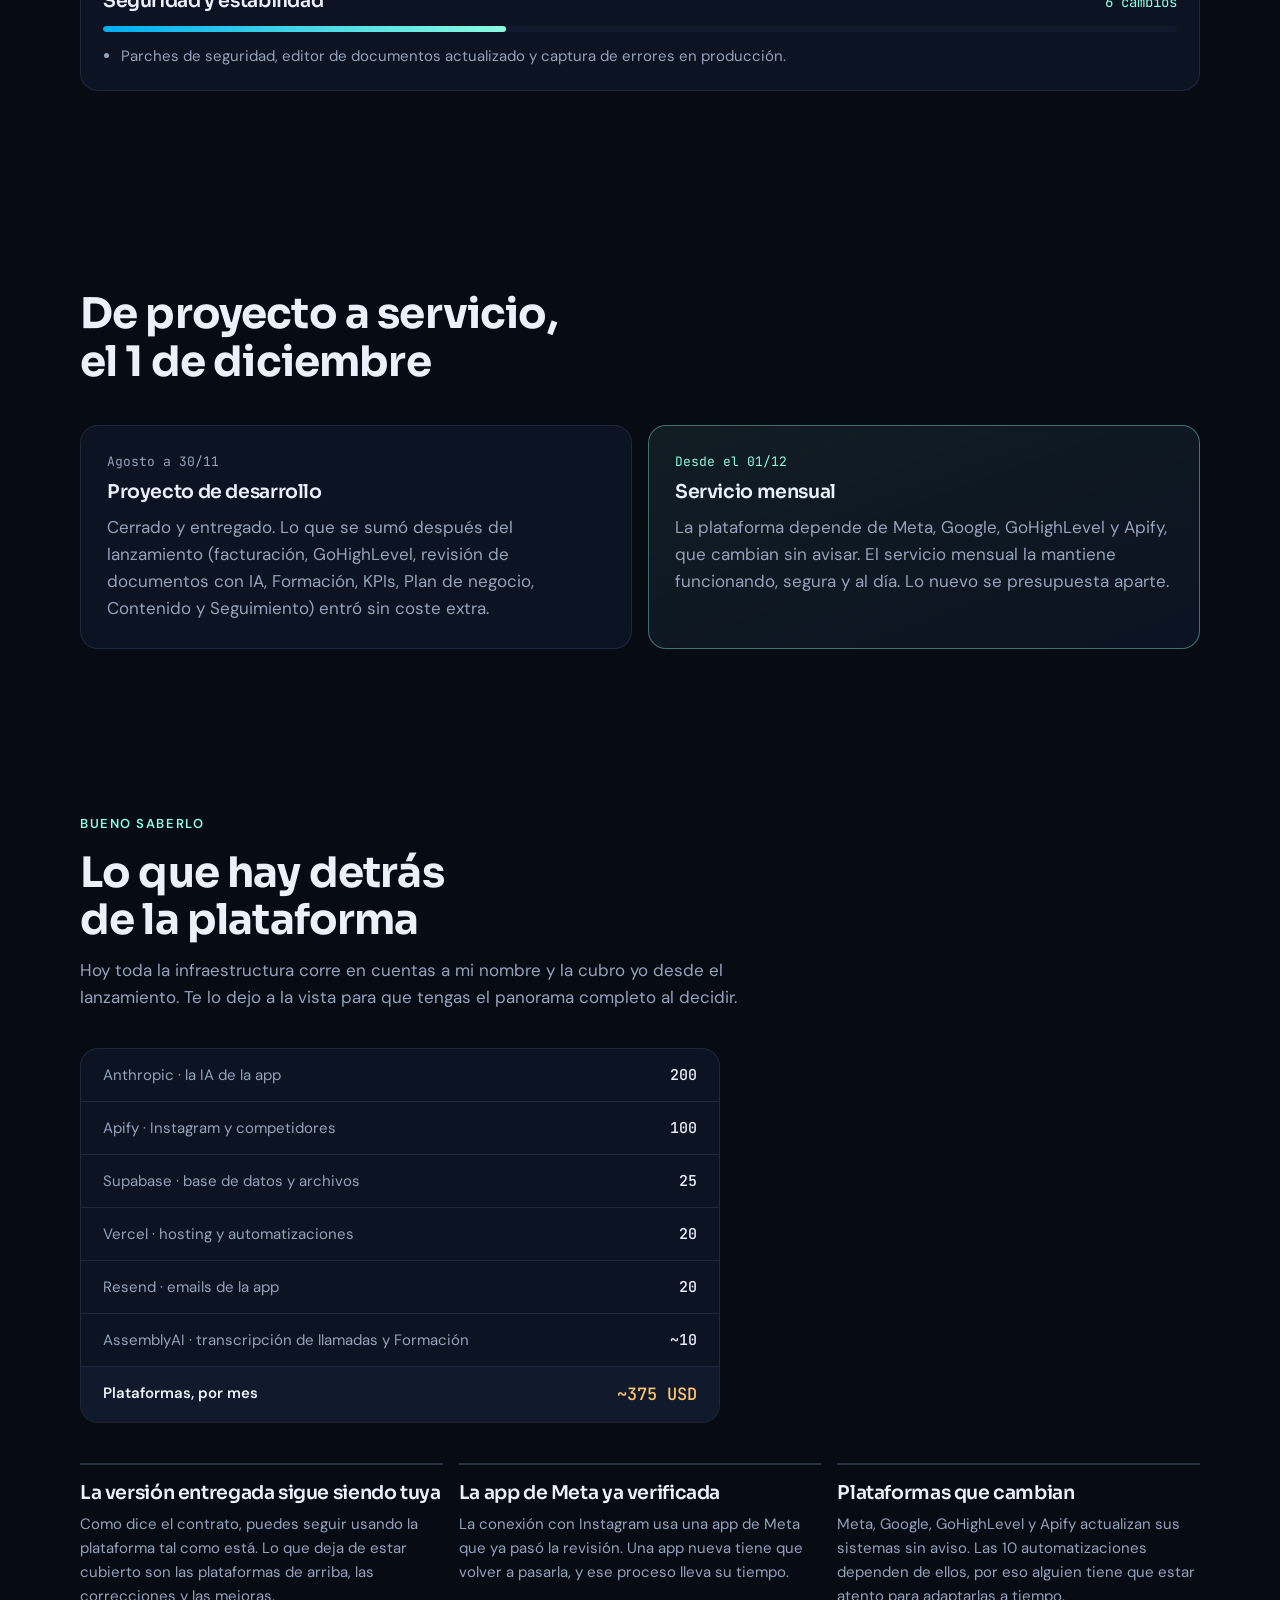
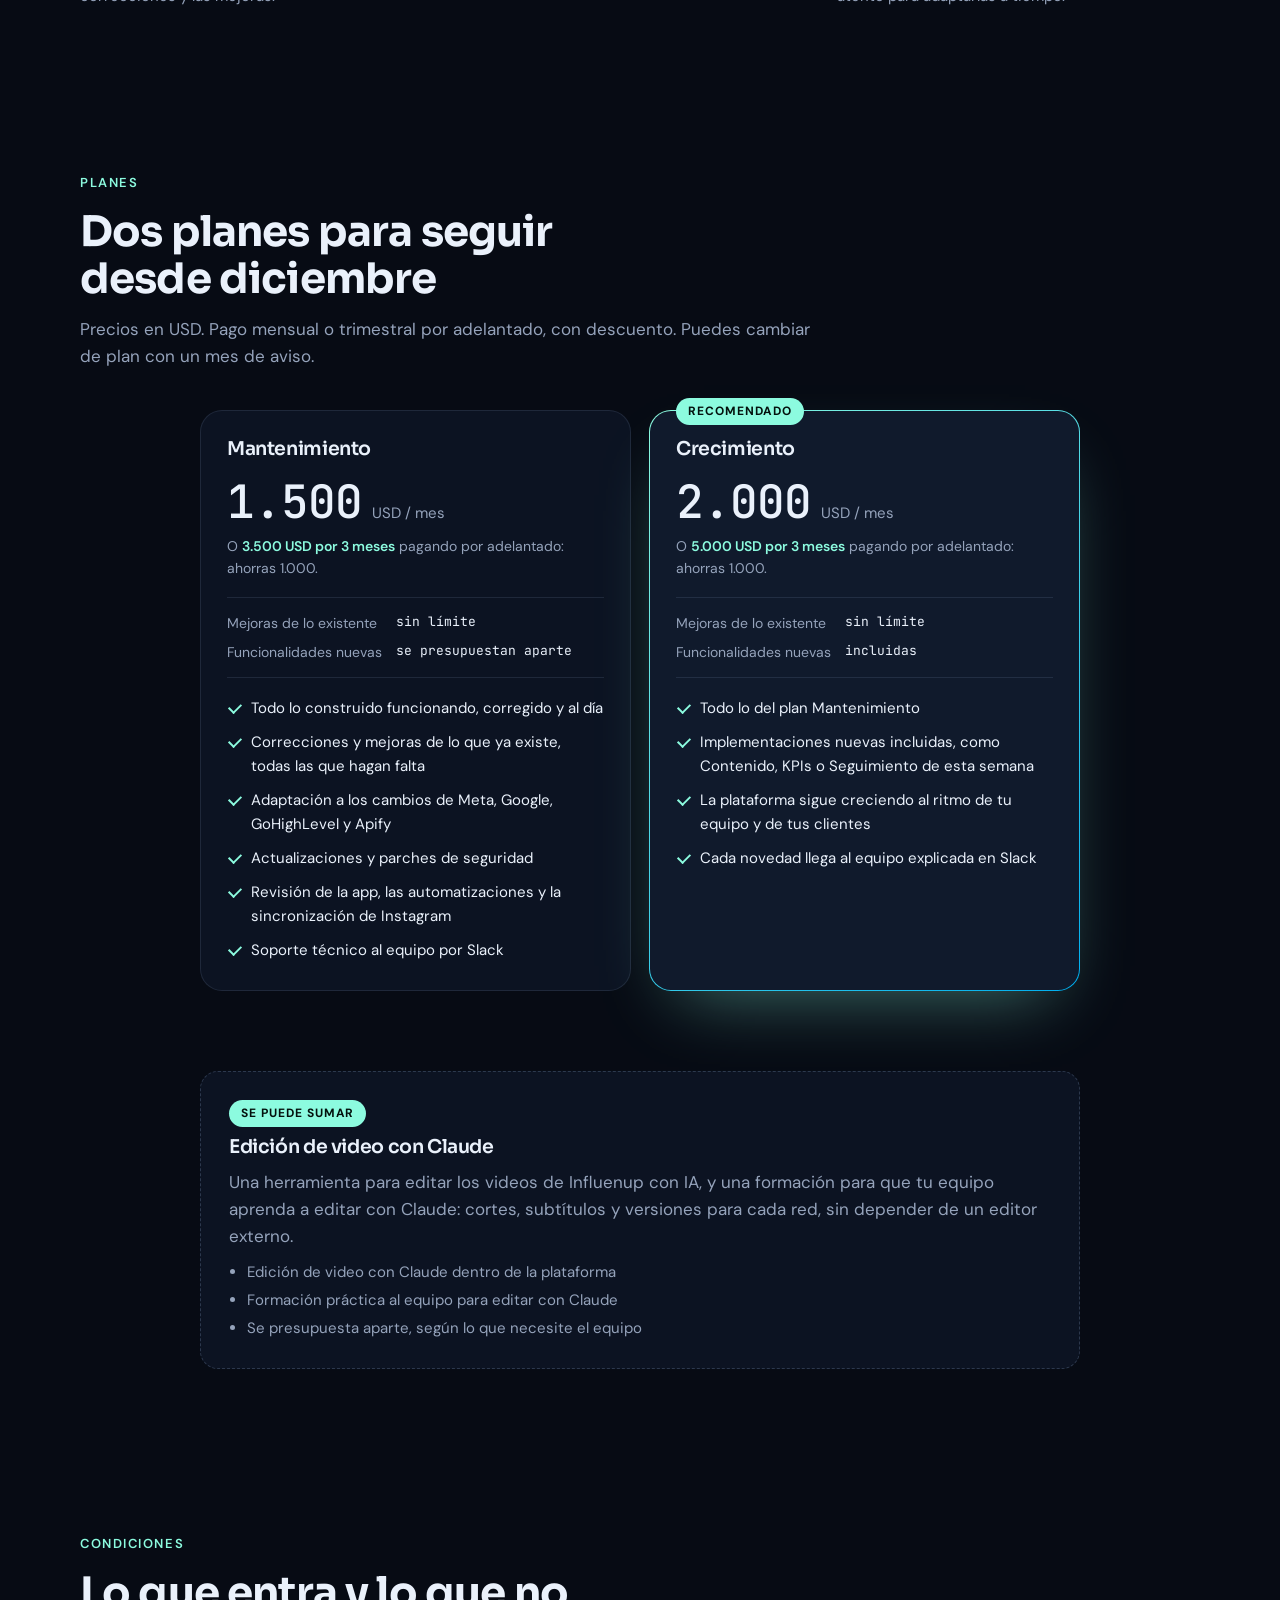
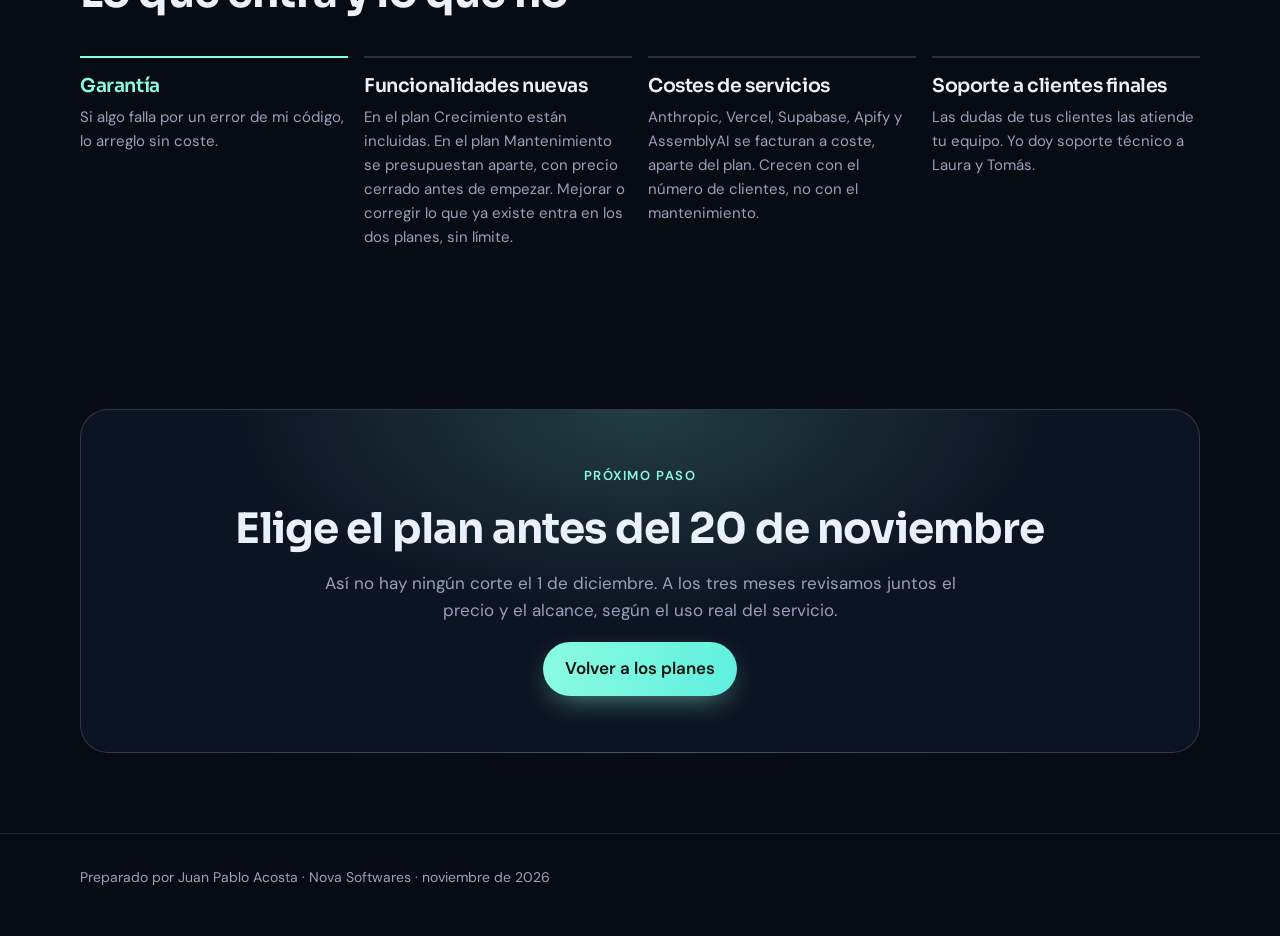
==== commit ea75455d: "Desde diciembre: lo que ya se usa, lo que falta activar y notas de venta automáticas Co-Authored-By:" ====
--- a/index.html
+++ b/index.html
@@ -118,7 +118,6 @@
         <h3>Lo que se sumó, sin coste extra</h3>
         <p class="vs-note">Fuera del Anexo I · todo en producción</p>
         <ul>
-          <li>Onboarding automático con contrato y firma en GoHighLevel</li>
           <li>Pagos, cuotas, facturas y resumen del negocio</li>
           <li>Revisión de documentos con IA</li>
           <li>Plan de negocio</li>
@@ -131,9 +130,43 @@
           <li>YouTube del cliente y competidores</li>
           <li>10 automatizaciones con avisos en Slack</li>
           <li>Novedades del equipo, aprobadas antes de salir</li>
+          <li>Onboarding automático con contrato y firma en GoHighLevel</li>
         </ul>
         <p class="vs-note">Integraciones nuevas: GoHighLevel, YouTube, Apify, AssemblyAI y emails</p>
       </div>
+    </div>
+  </div>
+</section>
+
+<!-- ACTIVAR -->
+<section class="section" id="activar">
+  <div class="container">
+    <span class="eyebrow reveal">Desde diciembre</span>
+    <h2 class="reveal">Que se use todo lo que ya está construido</h2>
+    <p class="sub reveal">Cada herramienta sin usar es tiempo de desarrollo y coste de plataforma que todavía no rinde. El objetivo desde diciembre: explicarle al equipo cómo funciona cada una, ayudar a implementarla y automatizar lo que hoy se hace a mano.</p>
+
+    <h3 class="act-title reveal">Lo que ya se usa todos los días</h3>
+    <div class="act-chips reveal">
+      <span><b>773</b> mensajes a Javier IA de 16 clientes</span>
+      <span><b>415</b> conversaciones de Instagram analizadas</span>
+      <span><b>193</b> leads cargados por los setters</span>
+      <span><b>145</b> avisos en Slack, <b>79</b> alertas y <b>65</b> informes automáticos</span>
+      <span><b>43</b> cuotas y <b>32</b> gastos en Finanzas</span>
+      <span><b>69</b> tandas de guiones y <b>26</b> de copies</span>
+      <span><b>55</b> llamadas de venta analizadas</span>
+    </div>
+    <p class="act-note reveal">Últimos 30 días.</p>
+
+    <h3 class="act-title reveal">Lo que falta activar</h3>
+    <div class="acts">
+      <div class="act act-new reveal"><span class="freq">Nuevo · automatizar</span><h4>Notas de venta automáticas</h4><p><b>Hoy:</b> escribes a mano las notas de cada cliente nuevo en #new-clients (nicho, pagos, punto A, punto B, impedimentos).</p><p><b>Desde diciembre:</b> la IA las arma con la grabación de la llamada de venta, las publica en #new-clients y las deja en la ficha del cliente.</p></div>
+      <div class="act reveal"><span class="freq">Onboarding</span><h4>Contrato y alta automáticos</h4><p><b>Hoy:</b> ningún cliente real entró todavía por aquí.</p><p><b>Desde diciembre:</b> cada venta nueva se carga una vez y el contrato, la firma, las cuotas y la invitación salen solos.</p></div>
+      <div class="act reveal"><span class="freq">Equipo</span><h4>Mentor del equipo</h4><p><b>Hoy:</b> sin consultas este mes.</p><p><b>Desde diciembre:</b> el equipo le pregunta por cada cliente antes de preguntarte a ti, con tu criterio cargado.</p></div>
+      <div class="act reveal"><span class="freq">Equipo</span><h4>Formación con puntos</h4><p><b>Hoy:</b> los planes de Setter y SDR ya están cargados.</p><p><b>Desde diciembre:</b> cada persona marca su avance y recibe feedback de la IA sobre sus conversaciones.</p></div>
+      <div class="act reveal"><span class="freq">Contenido</span><h4>Calendario de contenido</h4><p><b>Hoy:</b> listo, con las dos cuentas sin conectar.</p><p><b>Desde diciembre:</b> conectar Instagram y planificar ahí cada pieza, con lo publicado y sus números al lado.</p></div>
+      <div class="act reveal"><span class="freq">Equipo</span><h4>Tareas y agenda</h4><p><b>Hoy:</b> 9 tareas en el mes y la agenda sin usar.</p><p><b>Desde diciembre:</b> los pedidos internos y las llamadas del equipo pasan por la plataforma, con aviso en Slack.</p></div>
+      <div class="act reveal"><span class="freq">Ventas</span><h4>Embudo de adquisición</h4><p><b>Hoy:</b> sin métricas cargadas este mes.</p><p><b>Desde diciembre:</b> los números de cada canal una vez al mes, para ver revenue, CAC y ROAS de Influenup.</p></div>
+      <div class="act reveal"><span class="freq">Clientes</span><h4>Plan de acción por cliente</h4><p><b>Hoy:</b> sin planes nuevos este mes.</p><p><b>Desde diciembre:</b> cada cliente con su plan por sesiones, que él ve en su portal y el equipo sigue desde la ficha.</p></div>
     </div>
   </div>
 </section>
--- a/styles.css
+++ b/styles.css
@@ -327,3 +327,17 @@
 .extra .tag { align-self: flex-start; position: static; }
 .extra p { color: var(--muted); }
 .extra ul { margin: 0; padding-left: 18px; color: var(--muted); font-size: 15px; display: grid; gap: 4px; }
+
+/* Activar desde diciembre */
+.act-title { margin-top: 40px; font-size: 18px; }
+.act-chips { display: flex; flex-wrap: wrap; gap: 10px; margin-top: 16px; }
+.act-chips span { padding: 8px 14px; border-radius: 999px; background: var(--bg-2); border: 1px solid var(--line); font-size: 14px; color: var(--muted); }
+.act-chips b { color: var(--mint); font-family: var(--mono); font-weight: 500; }
+.act-note { font-size: 13px; color: var(--muted); margin-top: 8px; }
+.acts { display: grid; grid-template-columns: repeat(2, 1fr); gap: 16px; margin-top: 16px; }
+.act { padding: 22px; border-radius: var(--radius); background: var(--bg-2); border: 1px solid var(--line); display: flex; flex-direction: column; gap: 8px; min-width: 0; }
+.act h4 { margin: 0; font-size: 17px; }
+.act p { margin: 0; color: var(--muted); font-size: 15px; }
+.act p b { color: var(--fg); font-weight: 600; }
+.act-new { border-color: rgba(140,251,223,.4); background: linear-gradient(180deg, rgba(140,251,223,.06), var(--bg-2)); }
+@media (max-width: 860px) { .acts { grid-template-columns: 1fr; } }
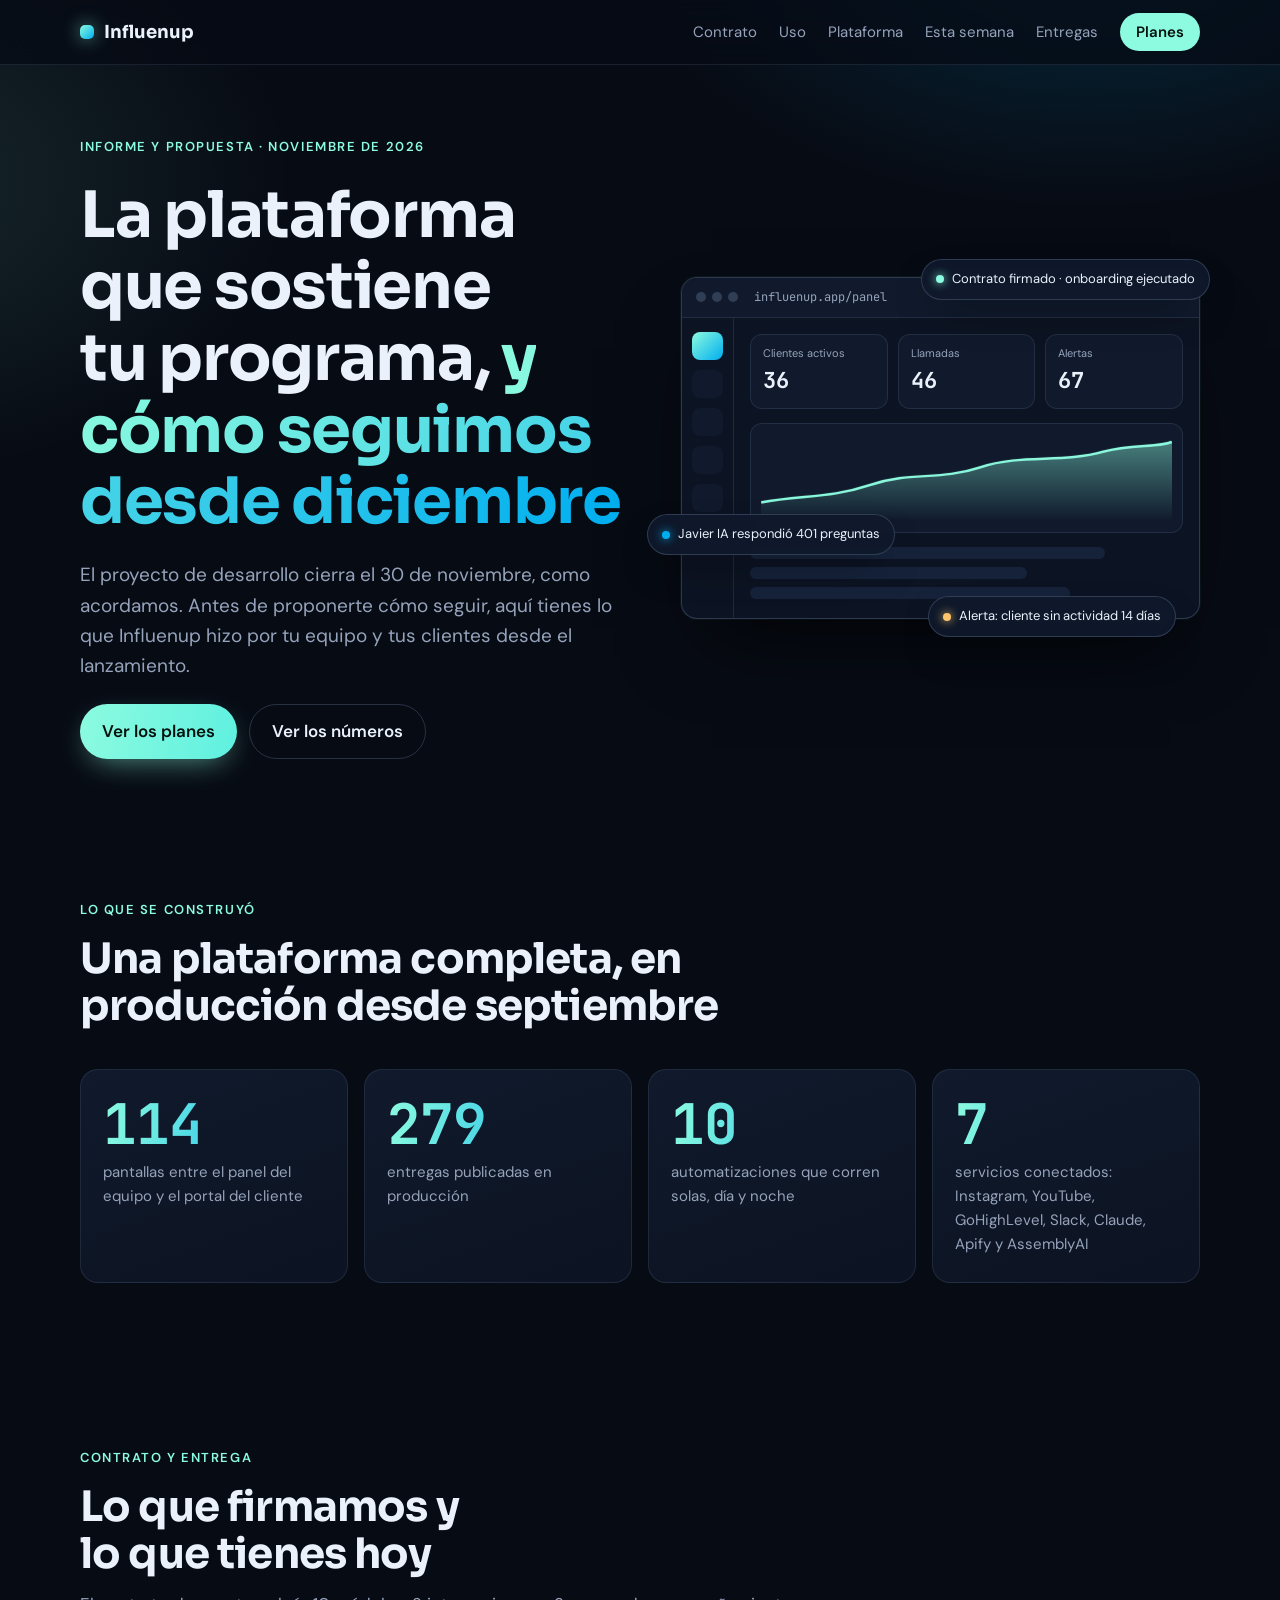
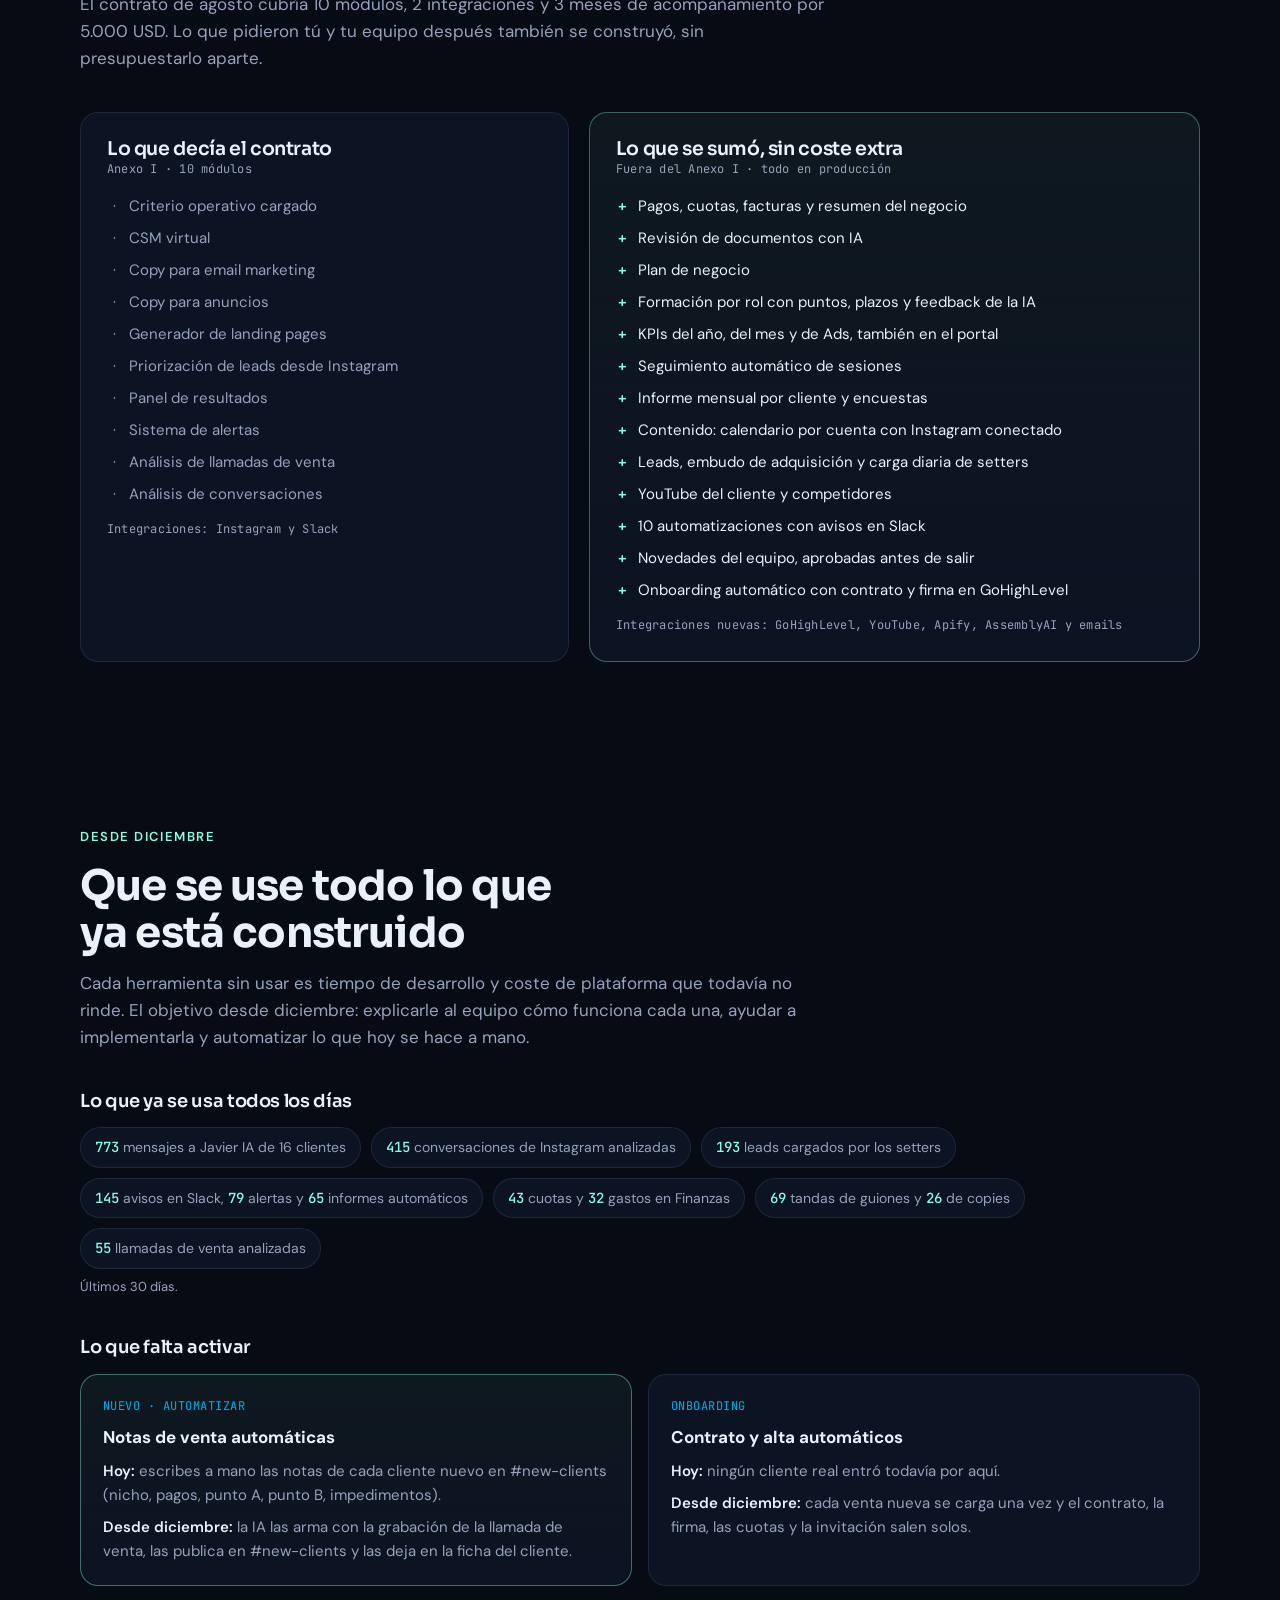
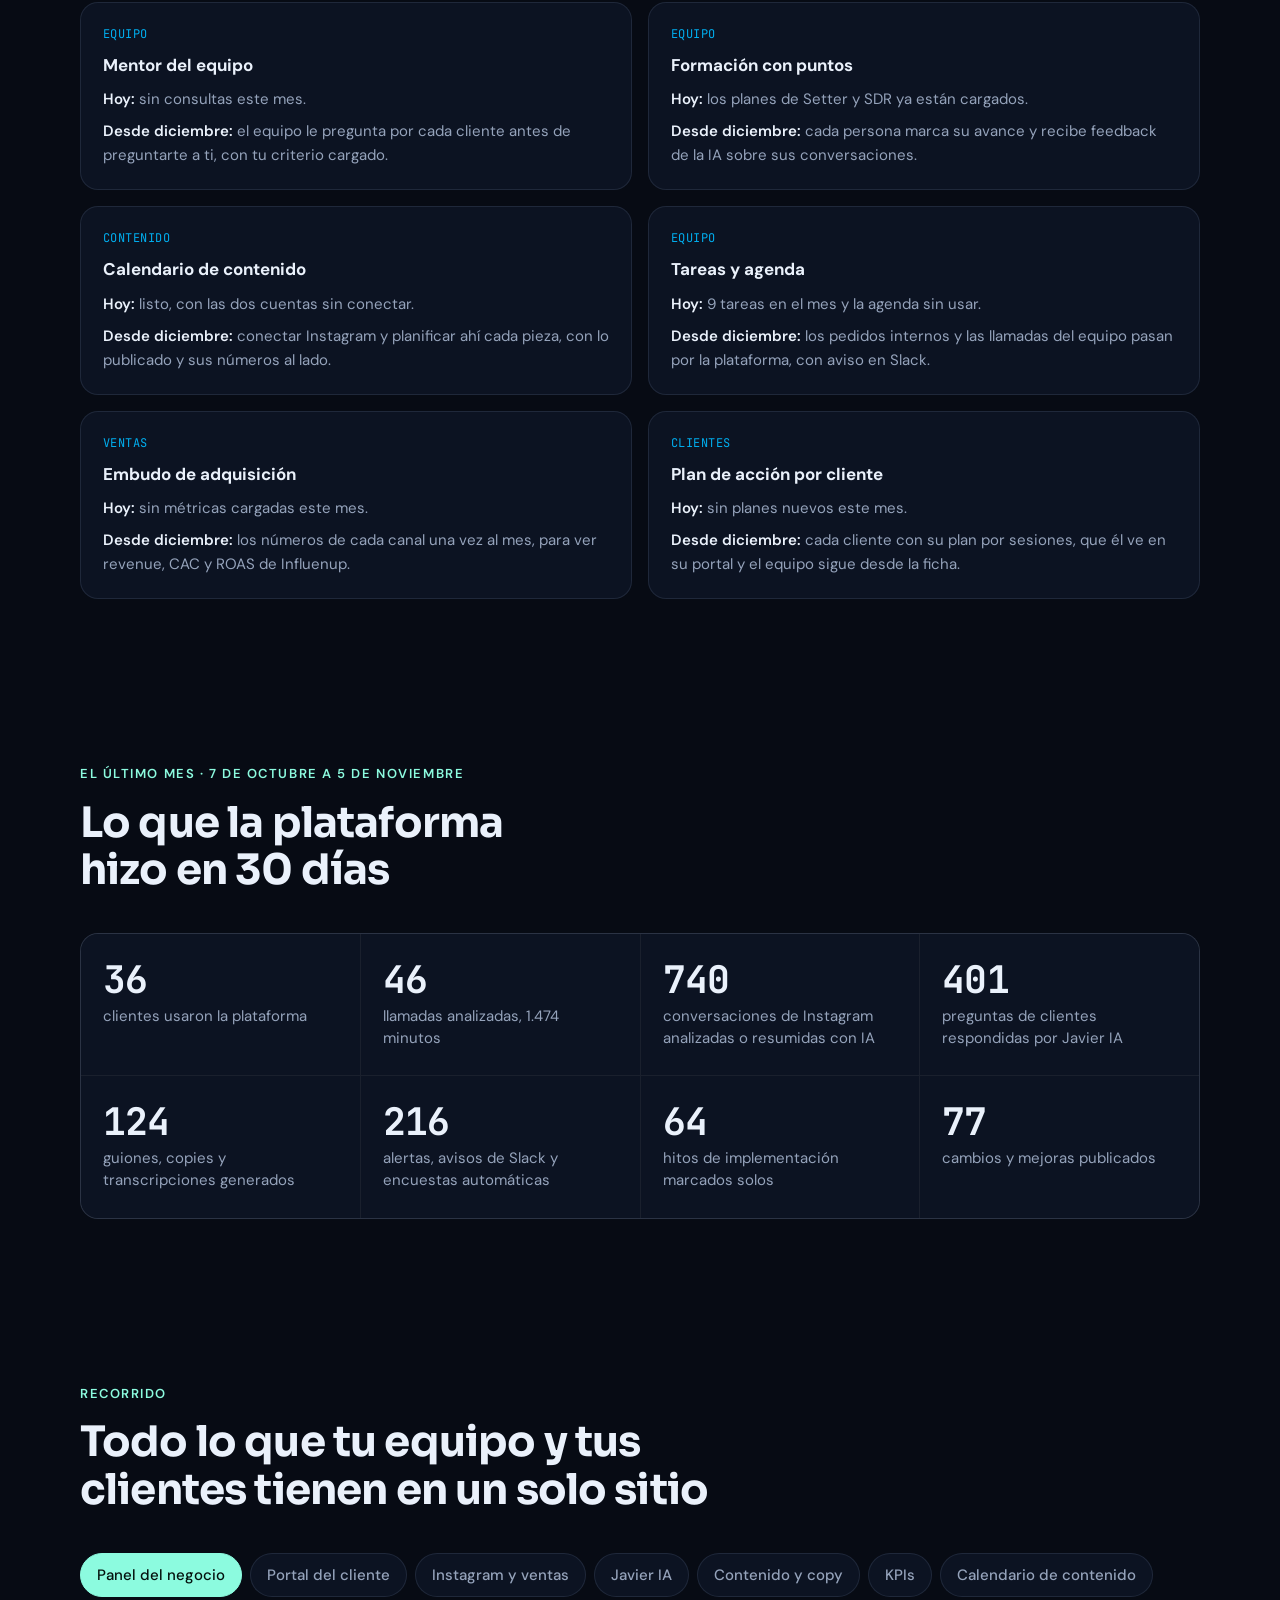
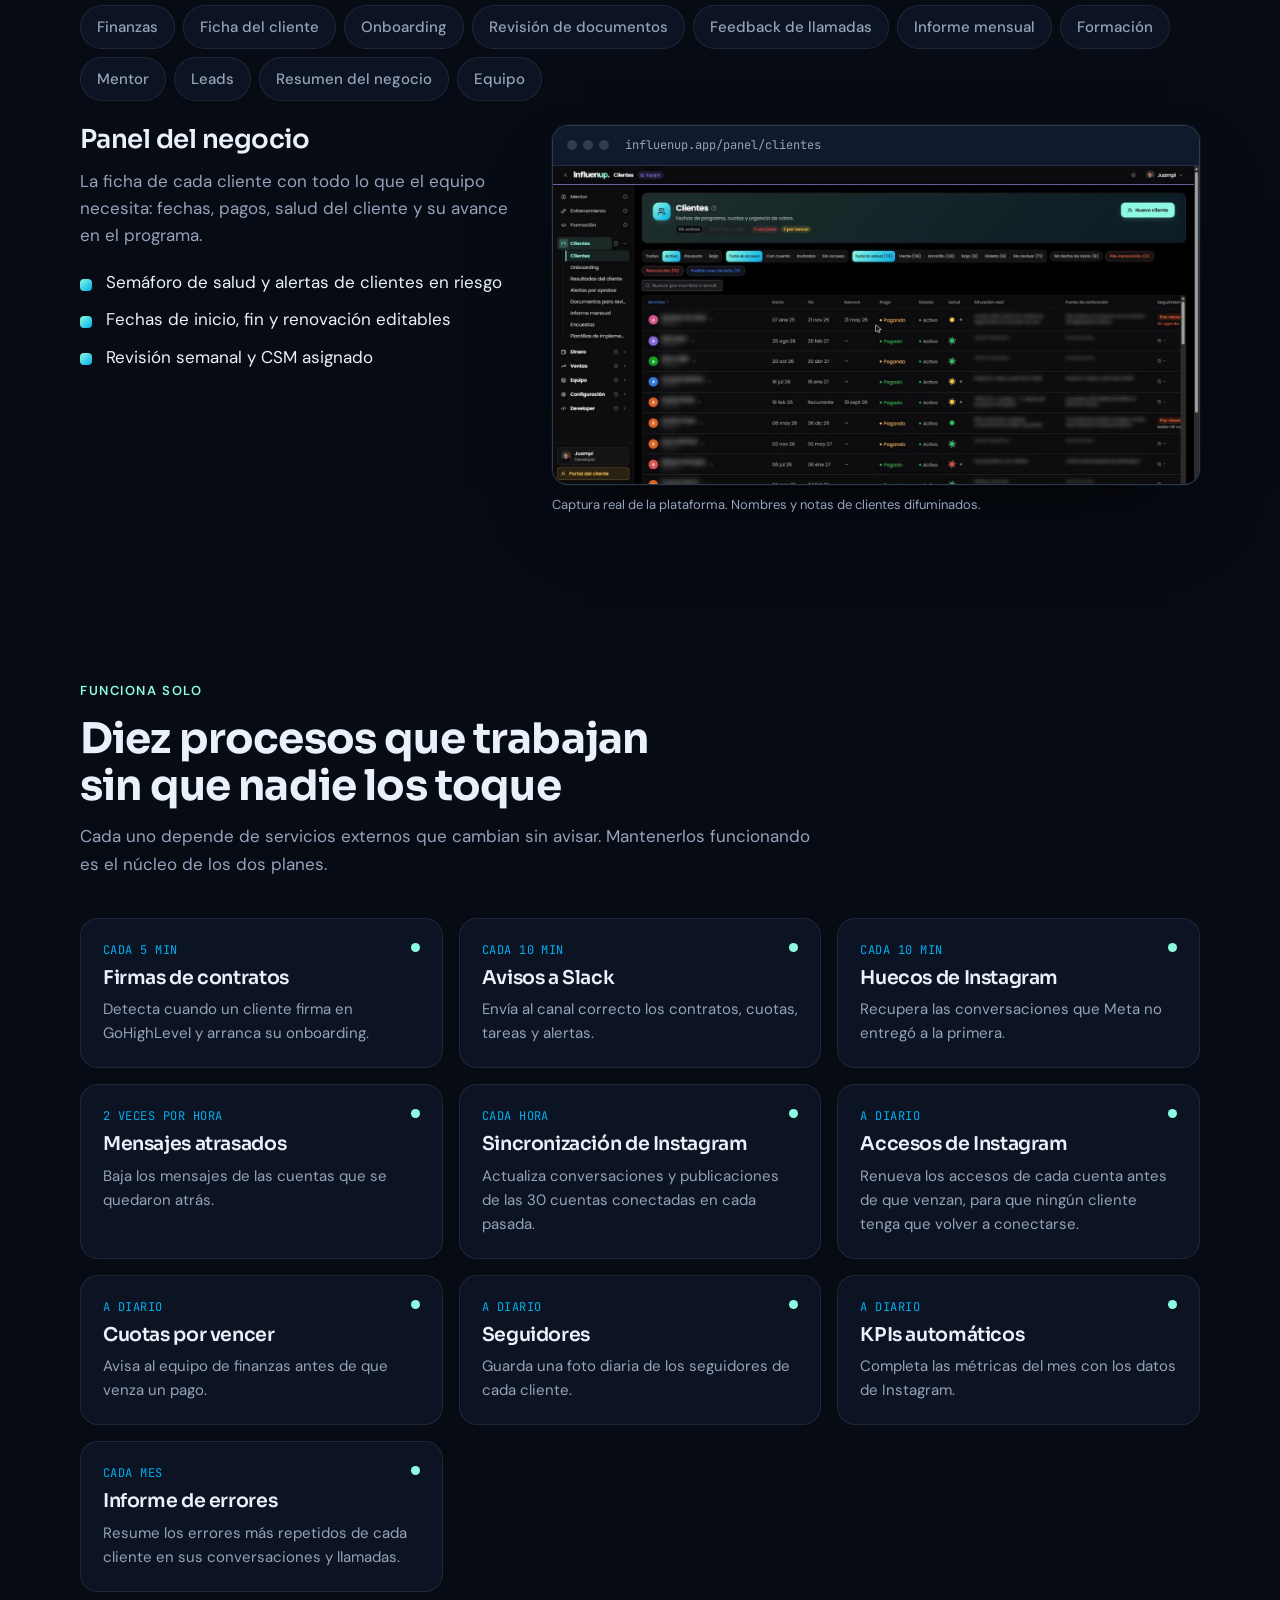
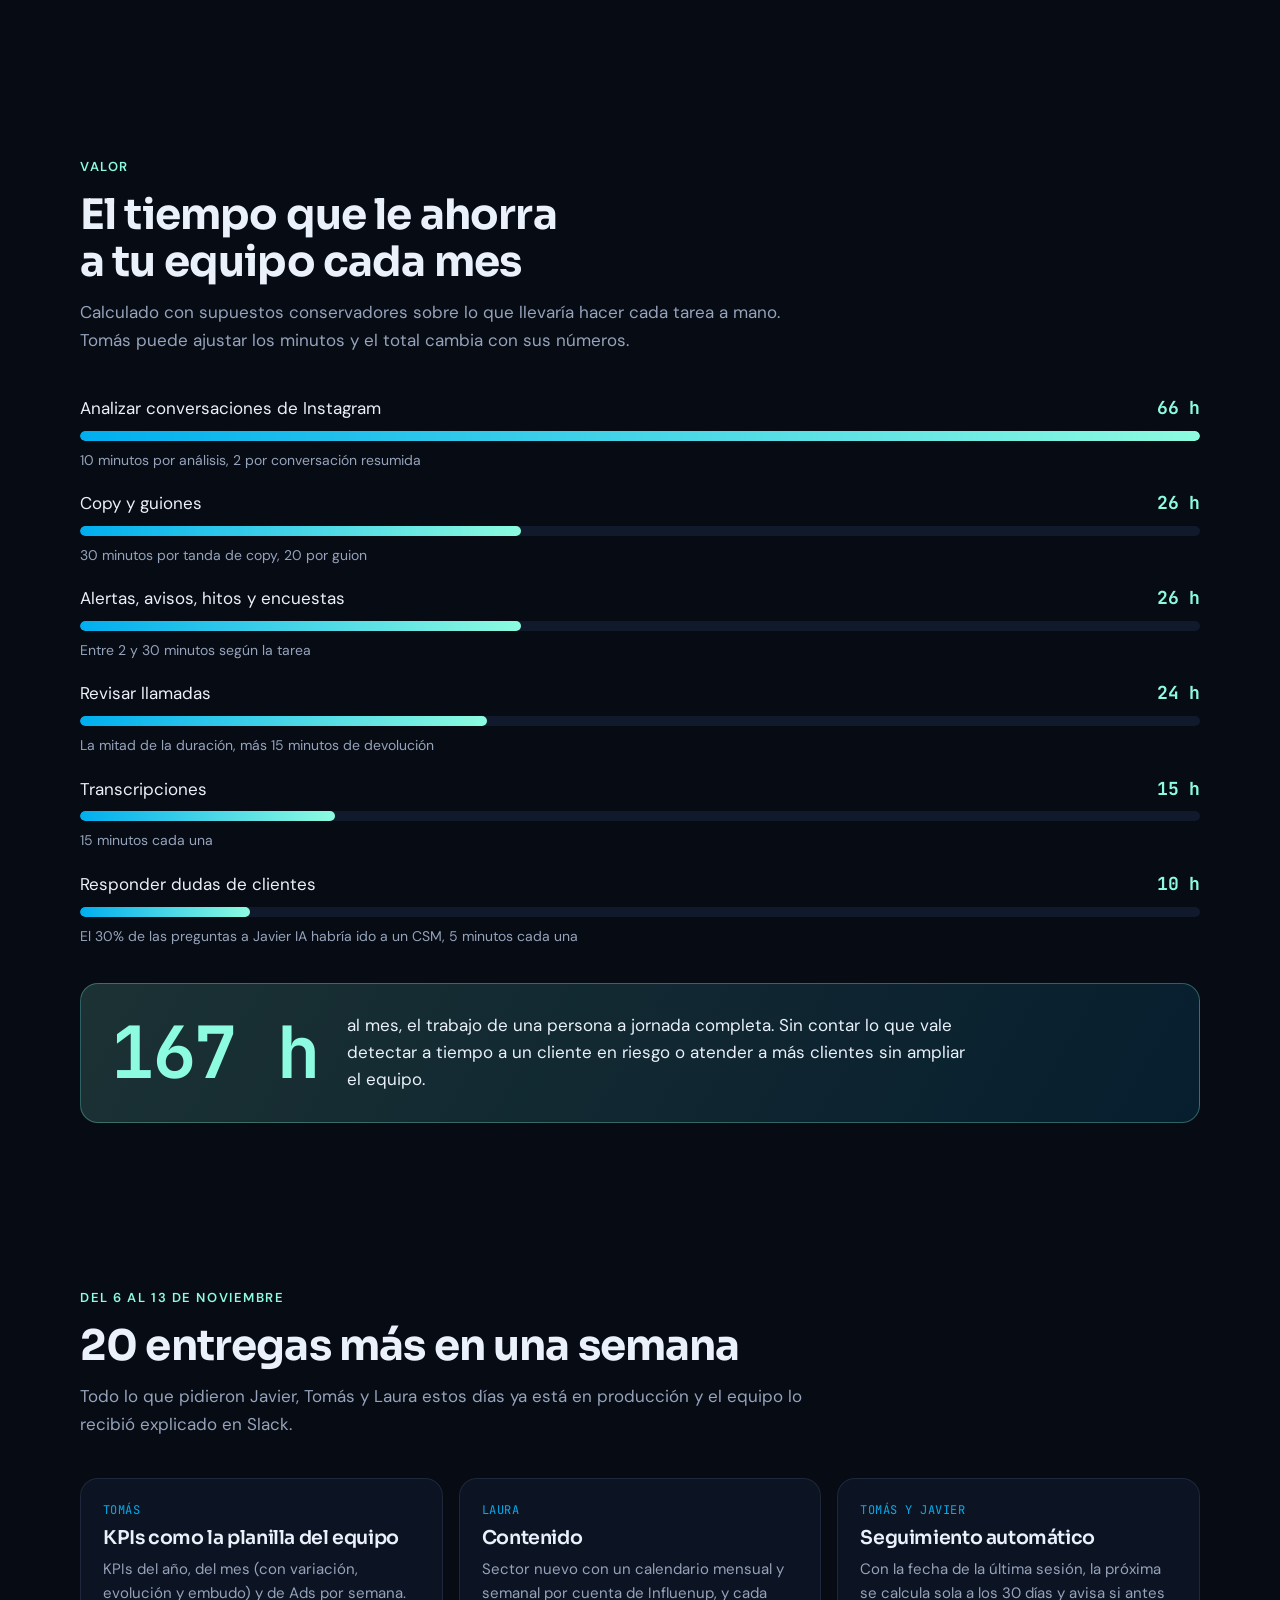
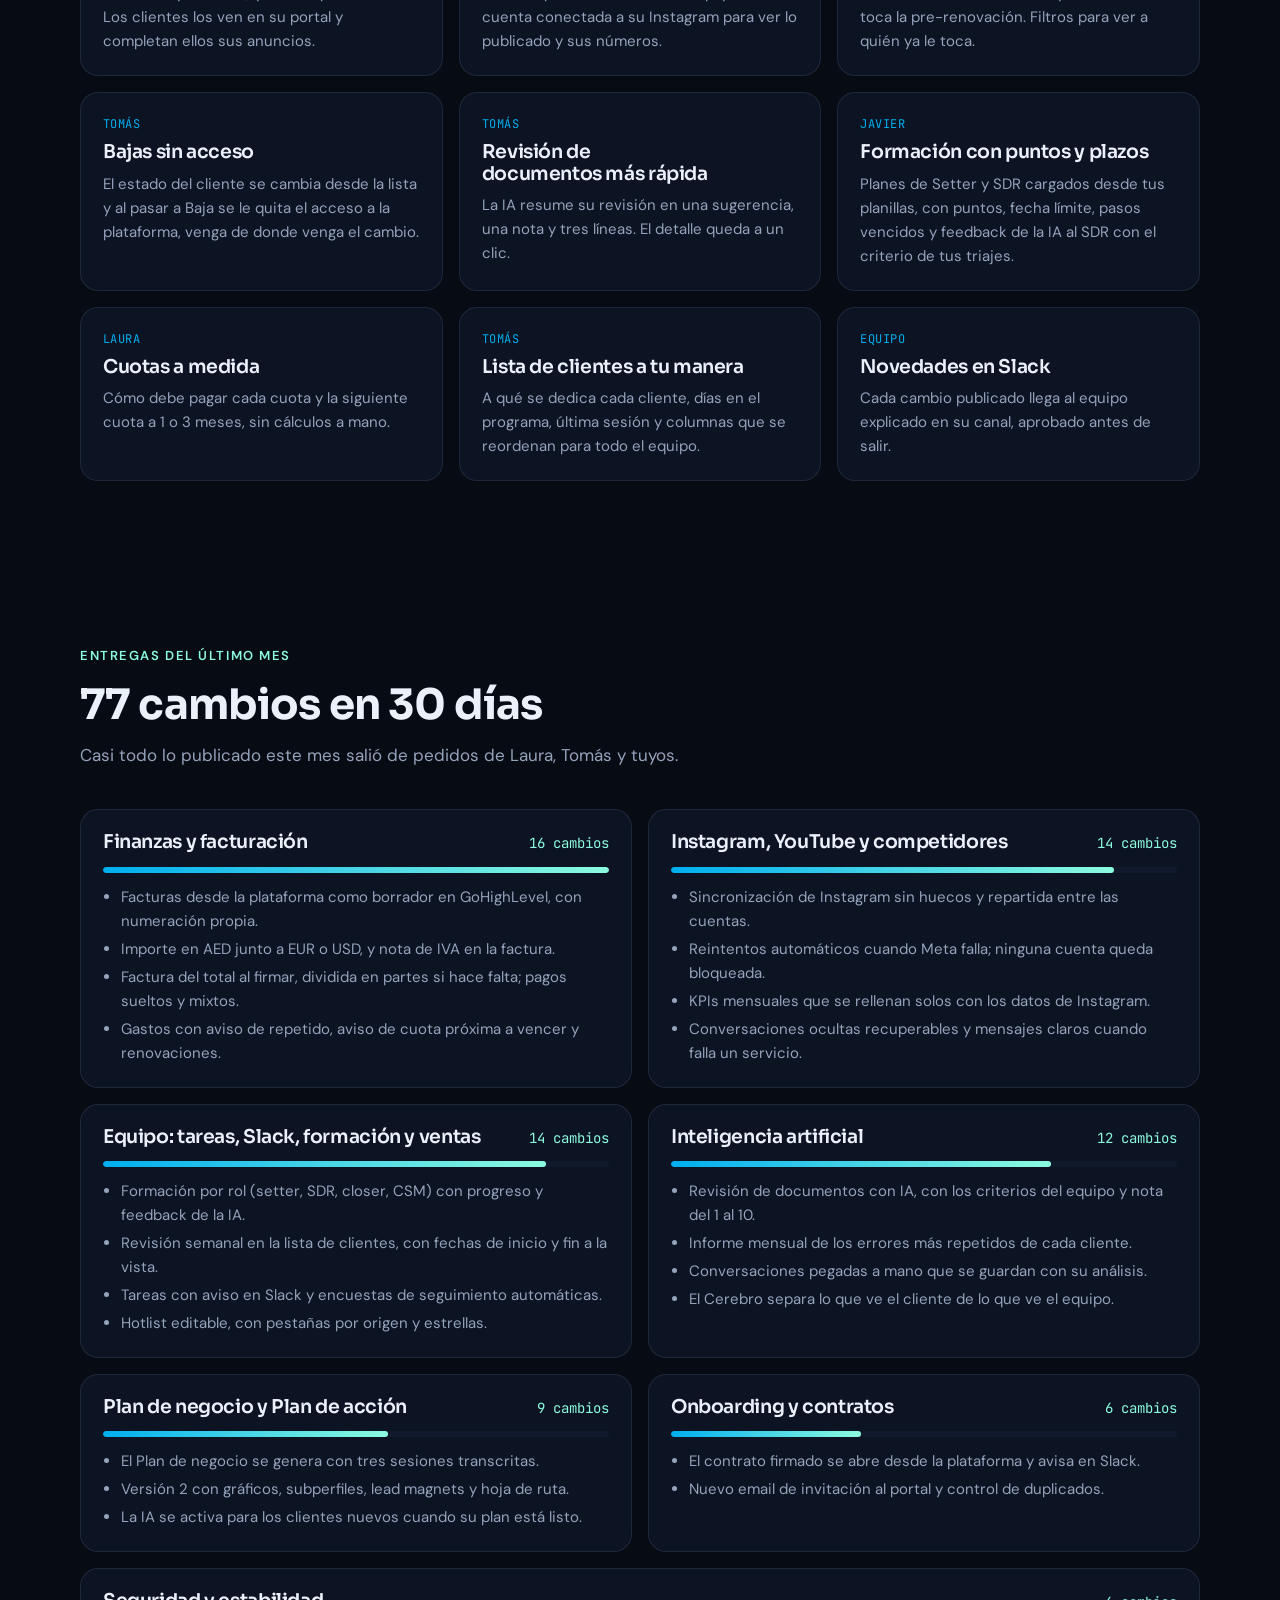
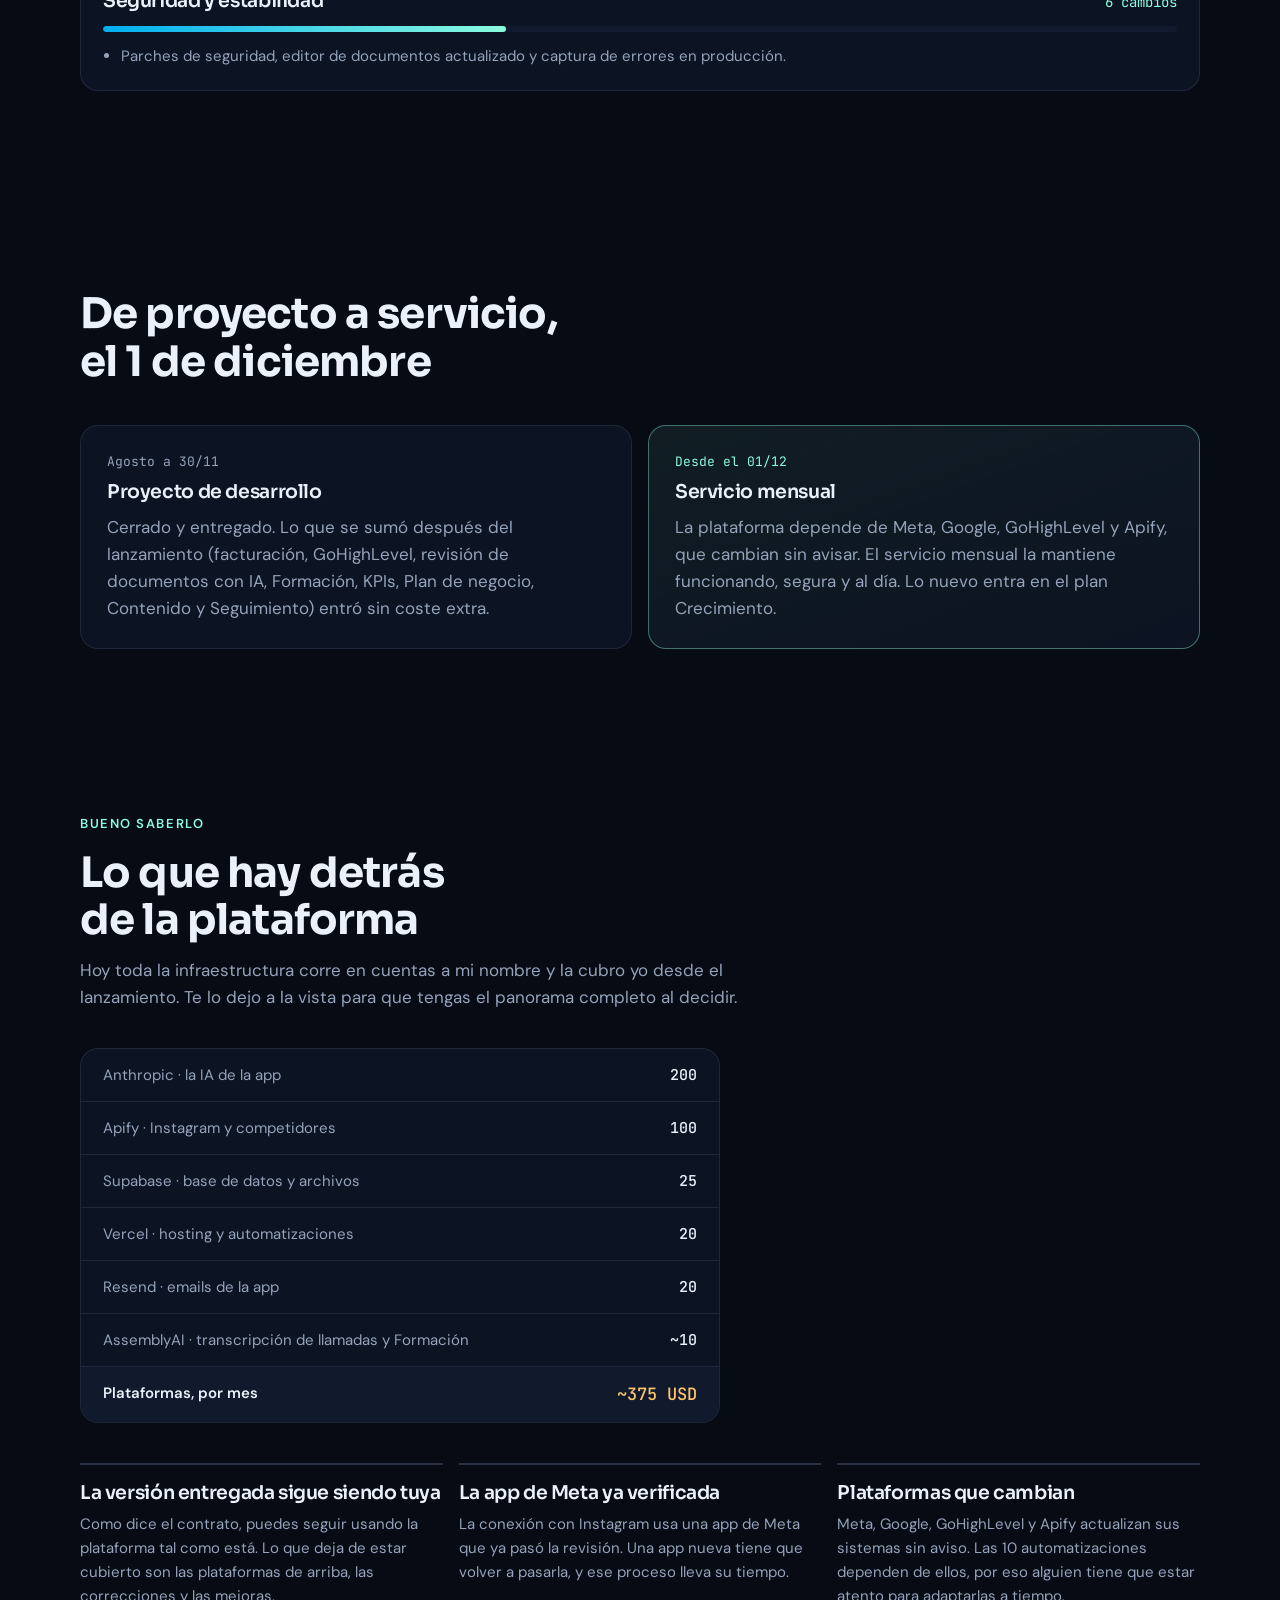
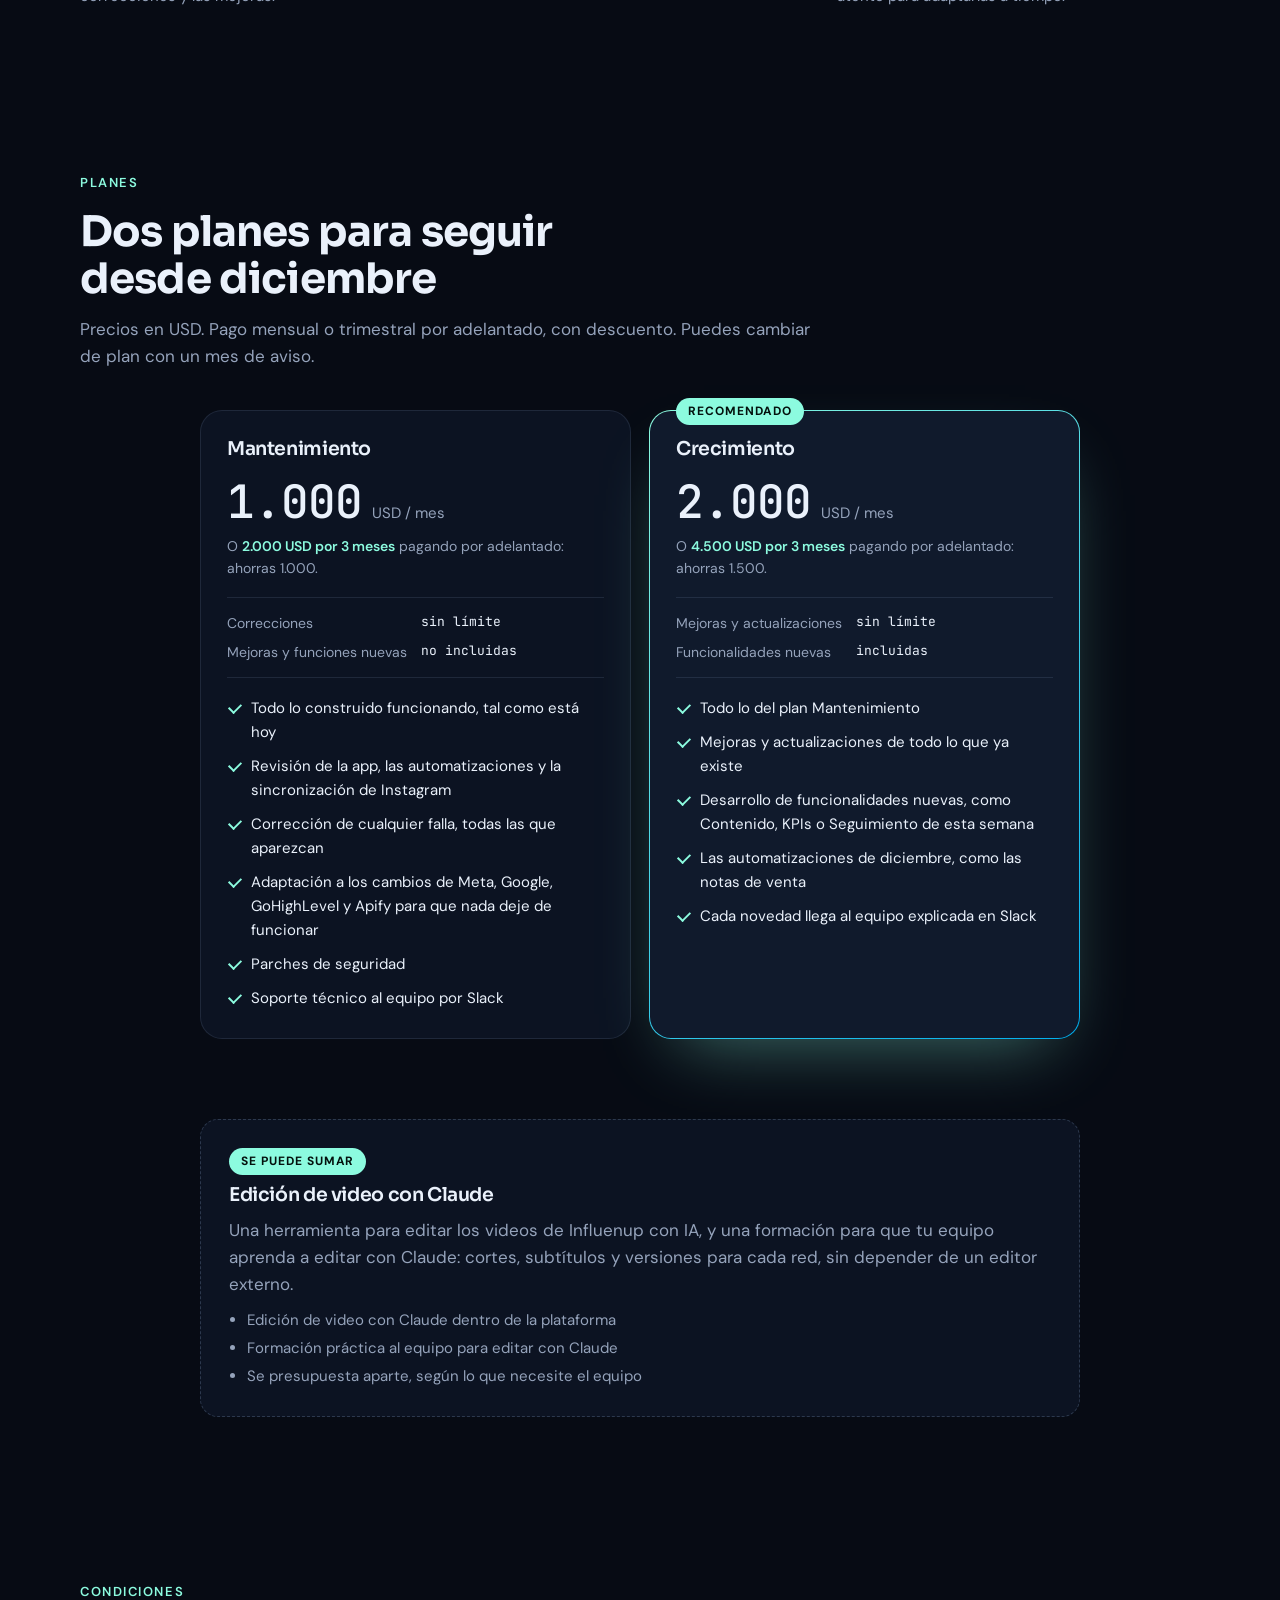
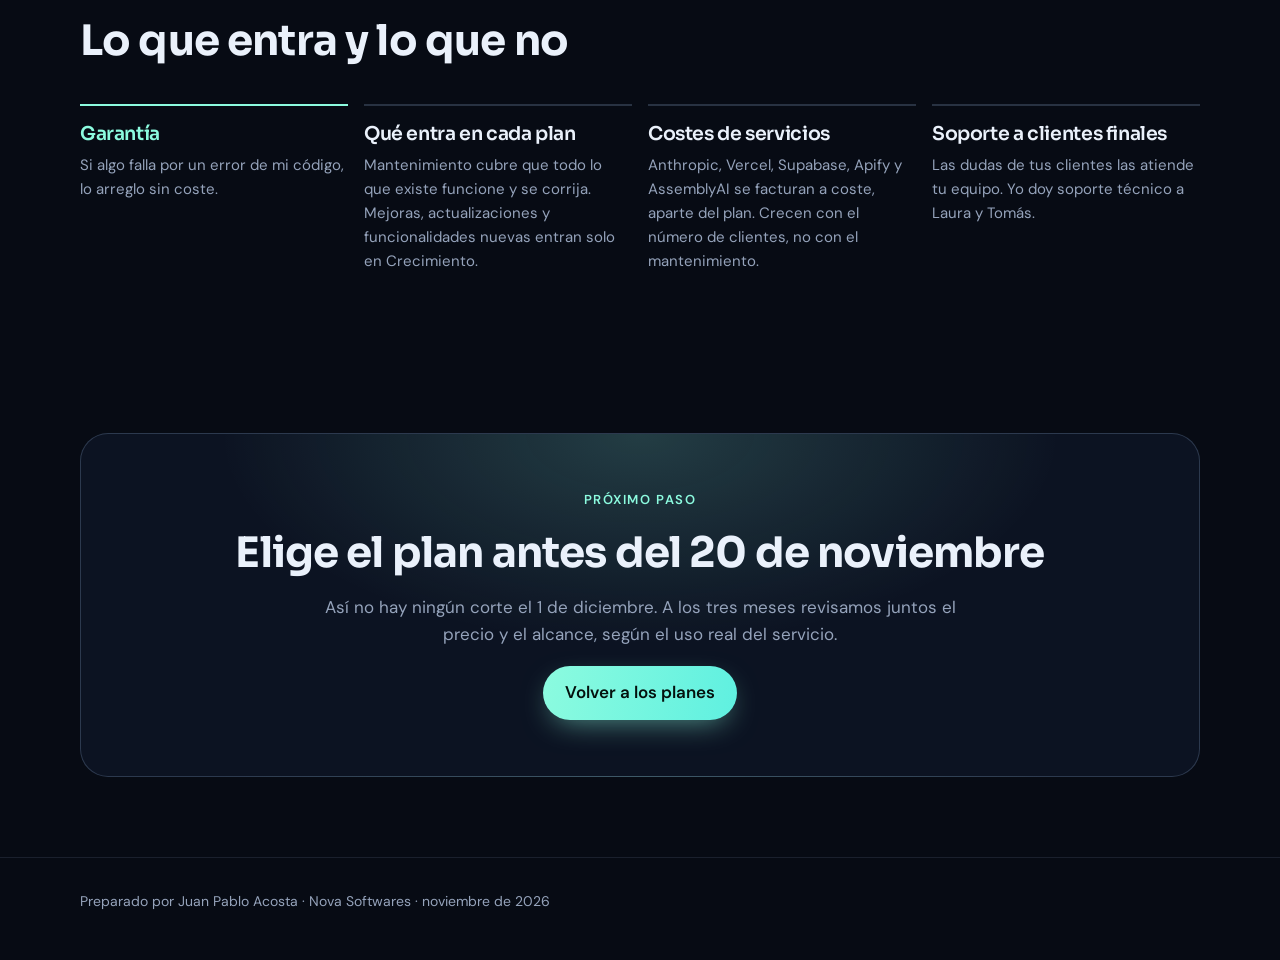
==== commit 669425c4: "Planes: Mantenimiento 1.000 (2.000 trimestral) y Crecimiento 2.000 (4.500 trimestral) Co-Authored-By" ====
--- a/index.html
+++ b/index.html
@@ -293,7 +293,7 @@
     <h2 class="reveal">De proyecto a servicio, el 1 de diciembre</h2>
     <div class="timeline">
       <div class="tl reveal"><span class="tl-date">Agosto a 30/11</span><h3>Proyecto de desarrollo</h3><p>Cerrado y entregado. Lo que se sumó después del lanzamiento (facturación, GoHighLevel, revisión de documentos con IA, Formación, KPIs, Plan de negocio, Contenido y Seguimiento) entró sin coste extra.</p></div>
-      <div class="tl tl-next reveal"><span class="tl-date">Desde el 01/12</span><h3>Servicio mensual</h3><p>La plataforma depende de Meta, Google, GoHighLevel y Apify, que cambian sin avisar. El servicio mensual la mantiene funcionando, segura y al día. Lo nuevo se presupuesta aparte.</p></div>
+      <div class="tl tl-next reveal"><span class="tl-date">Desde el 01/12</span><h3>Servicio mensual</h3><p>La plataforma depende de Meta, Google, GoHighLevel y Apify, que cambian sin avisar. El servicio mensual la mantiene funcionando, segura y al día. Lo nuevo entra en el plan Crecimiento.</p></div>
     </div>
   </div>
 </section>
@@ -330,15 +330,15 @@
     <div class="plans plans-2">
       <article class="plan reveal">
         <h3>Mantenimiento</h3>
-        <div class="price"><span class="num">1.500</span><small>USD / mes</small></div>
-        <p class="prepago">O <strong>3.500 USD por 3 meses</strong> pagando por adelantado: ahorras 1.000.</p>
-        <dl><dt>Mejoras de lo existente</dt><dd>sin límite</dd><dt>Funcionalidades nuevas</dt><dd>se presupuestan aparte</dd></dl>
+        <div class="price"><span class="num">1.000</span><small>USD / mes</small></div>
+        <p class="prepago">O <strong>2.000 USD por 3 meses</strong> pagando por adelantado: ahorras 1.000.</p>
+        <dl><dt>Correcciones</dt><dd>sin límite</dd><dt>Mejoras y funciones nuevas</dt><dd>no incluidas</dd></dl>
         <ul>
-          <li>Todo lo construido funcionando, corregido y al día</li>
-          <li>Correcciones y mejoras de lo que ya existe, todas las que hagan falta</li>
-          <li>Adaptación a los cambios de Meta, Google, GoHighLevel y Apify</li>
-          <li>Actualizaciones y parches de seguridad</li>
+          <li>Todo lo construido funcionando, tal como está hoy</li>
           <li>Revisión de la app, las automatizaciones y la sincronización de Instagram</li>
+          <li>Corrección de cualquier falla, todas las que aparezcan</li>
+          <li>Adaptación a los cambios de Meta, Google, GoHighLevel y Apify para que nada deje de funcionar</li>
+          <li>Parches de seguridad</li>
           <li>Soporte técnico al equipo por Slack</li>
         </ul>
       </article>
@@ -346,12 +346,13 @@
         <span class="tag">Recomendado</span>
         <h3>Crecimiento</h3>
         <div class="price"><span class="num">2.000</span><small>USD / mes</small></div>
-        <p class="prepago">O <strong>5.000 USD por 3 meses</strong> pagando por adelantado: ahorras 1.000.</p>
-        <dl><dt>Mejoras de lo existente</dt><dd>sin límite</dd><dt>Funcionalidades nuevas</dt><dd>incluidas</dd></dl>
+        <p class="prepago">O <strong>4.500 USD por 3 meses</strong> pagando por adelantado: ahorras 1.500.</p>
+        <dl><dt>Mejoras y actualizaciones</dt><dd>sin límite</dd><dt>Funcionalidades nuevas</dt><dd>incluidas</dd></dl>
         <ul>
           <li>Todo lo del plan Mantenimiento</li>
-          <li>Implementaciones nuevas incluidas, como Contenido, KPIs o Seguimiento de esta semana</li>
-          <li>La plataforma sigue creciendo al ritmo de tu equipo y de tus clientes</li>
+          <li>Mejoras y actualizaciones de todo lo que ya existe</li>
+          <li>Desarrollo de funcionalidades nuevas, como Contenido, KPIs o Seguimiento de esta semana</li>
+          <li>Las automatizaciones de diciembre, como las notas de venta</li>
           <li>Cada novedad llega al equipo explicada en Slack</li>
         </ul>
       </article>
@@ -382,7 +383,7 @@
     <h2 class="reveal">Lo que entra y lo que no</h2>
     <div class="terms">
       <div class="term term-good reveal"><h3>Garantía</h3><p>Si algo falla por un error de mi código, lo arreglo sin coste.</p></div>
-      <div class="term reveal"><h3>Funcionalidades nuevas</h3><p>En el plan Crecimiento están incluidas. En el plan Mantenimiento se presupuestan aparte, con precio cerrado antes de empezar. Mejorar o corregir lo que ya existe entra en los dos planes, sin límite.</p></div>
+      <div class="term reveal"><h3>Qué entra en cada plan</h3><p>Mantenimiento cubre que todo lo que existe funcione y se corrija. Mejoras, actualizaciones y funcionalidades nuevas entran solo en Crecimiento.</p></div>
       <div class="term reveal"><h3>Costes de servicios</h3><p>Anthropic, Vercel, Supabase, Apify y AssemblyAI se facturan a coste, aparte del plan. Crecen con el número de clientes, no con el mantenimiento.</p></div>
       <div class="term reveal"><h3>Soporte a clientes finales</h3><p>Las dudas de tus clientes las atiende tu equipo. Yo doy soporte técnico a Laura y Tomás.</p></div>
     </div>
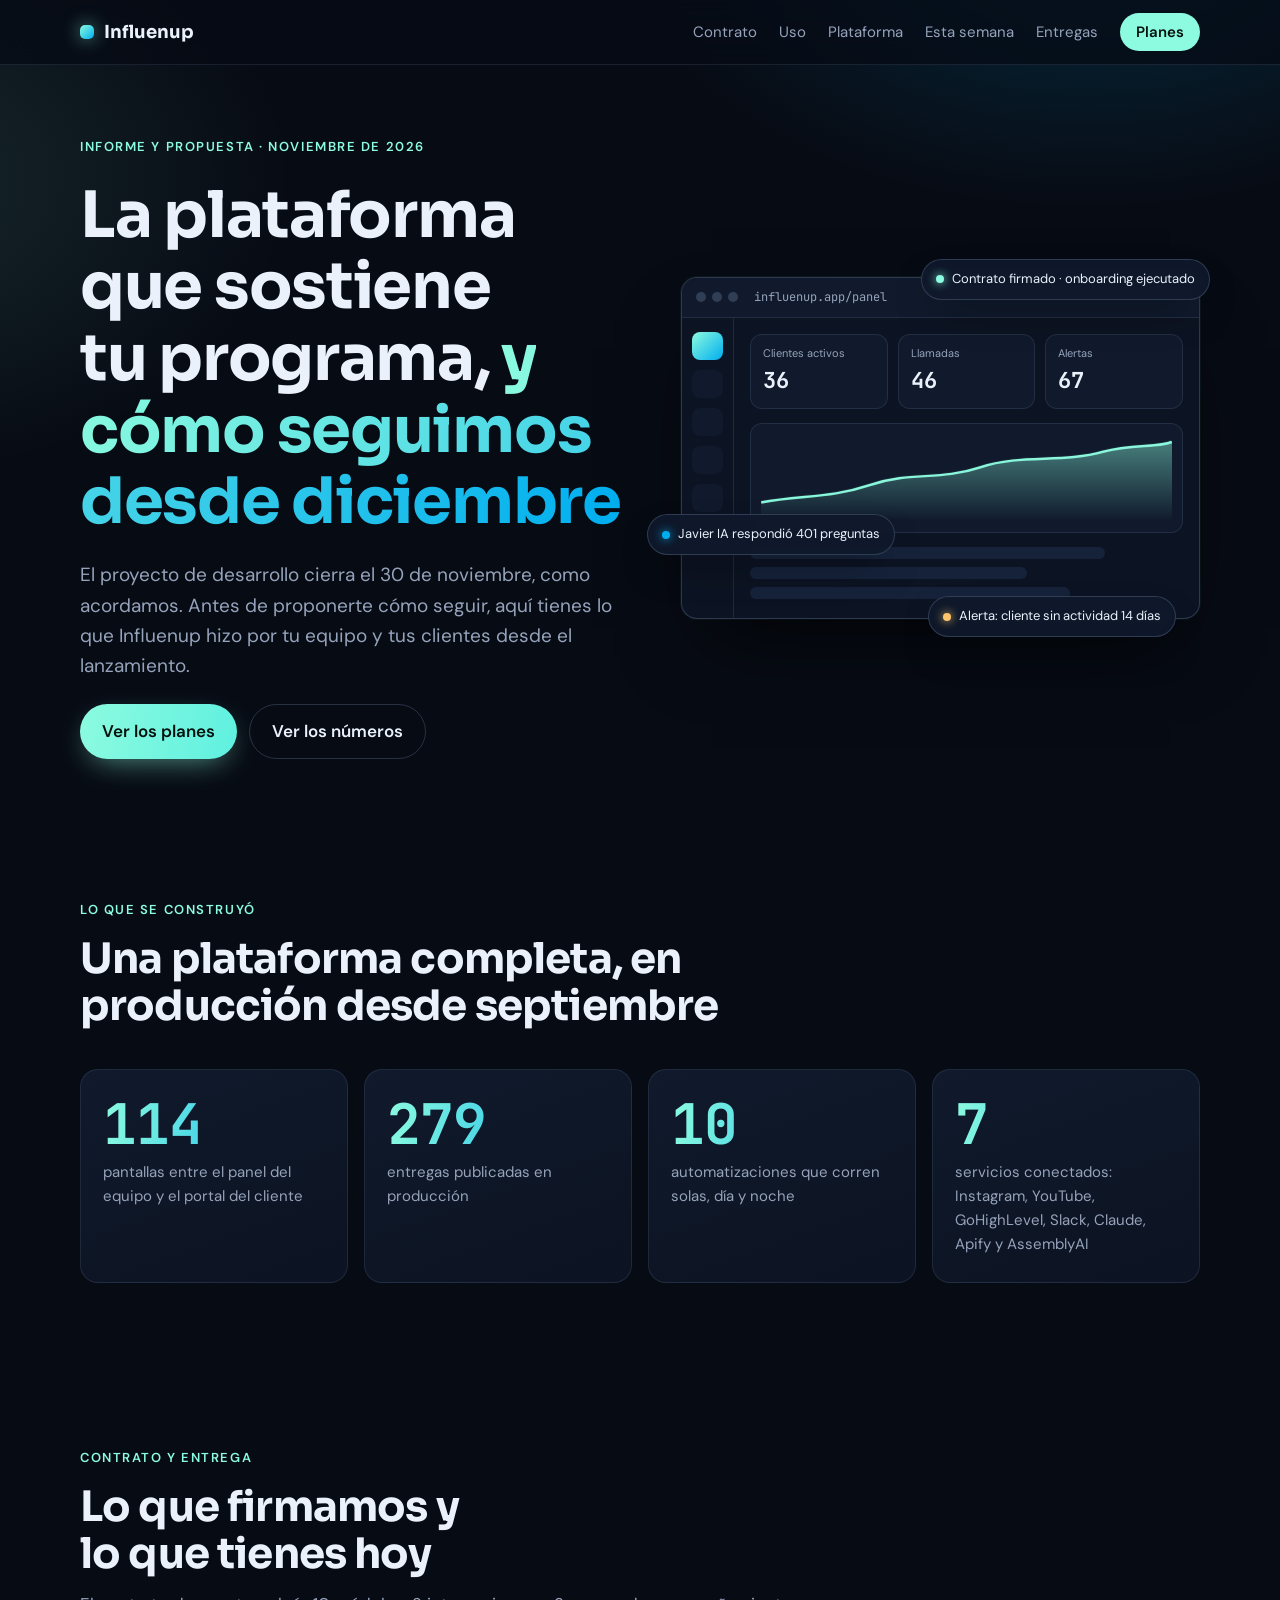
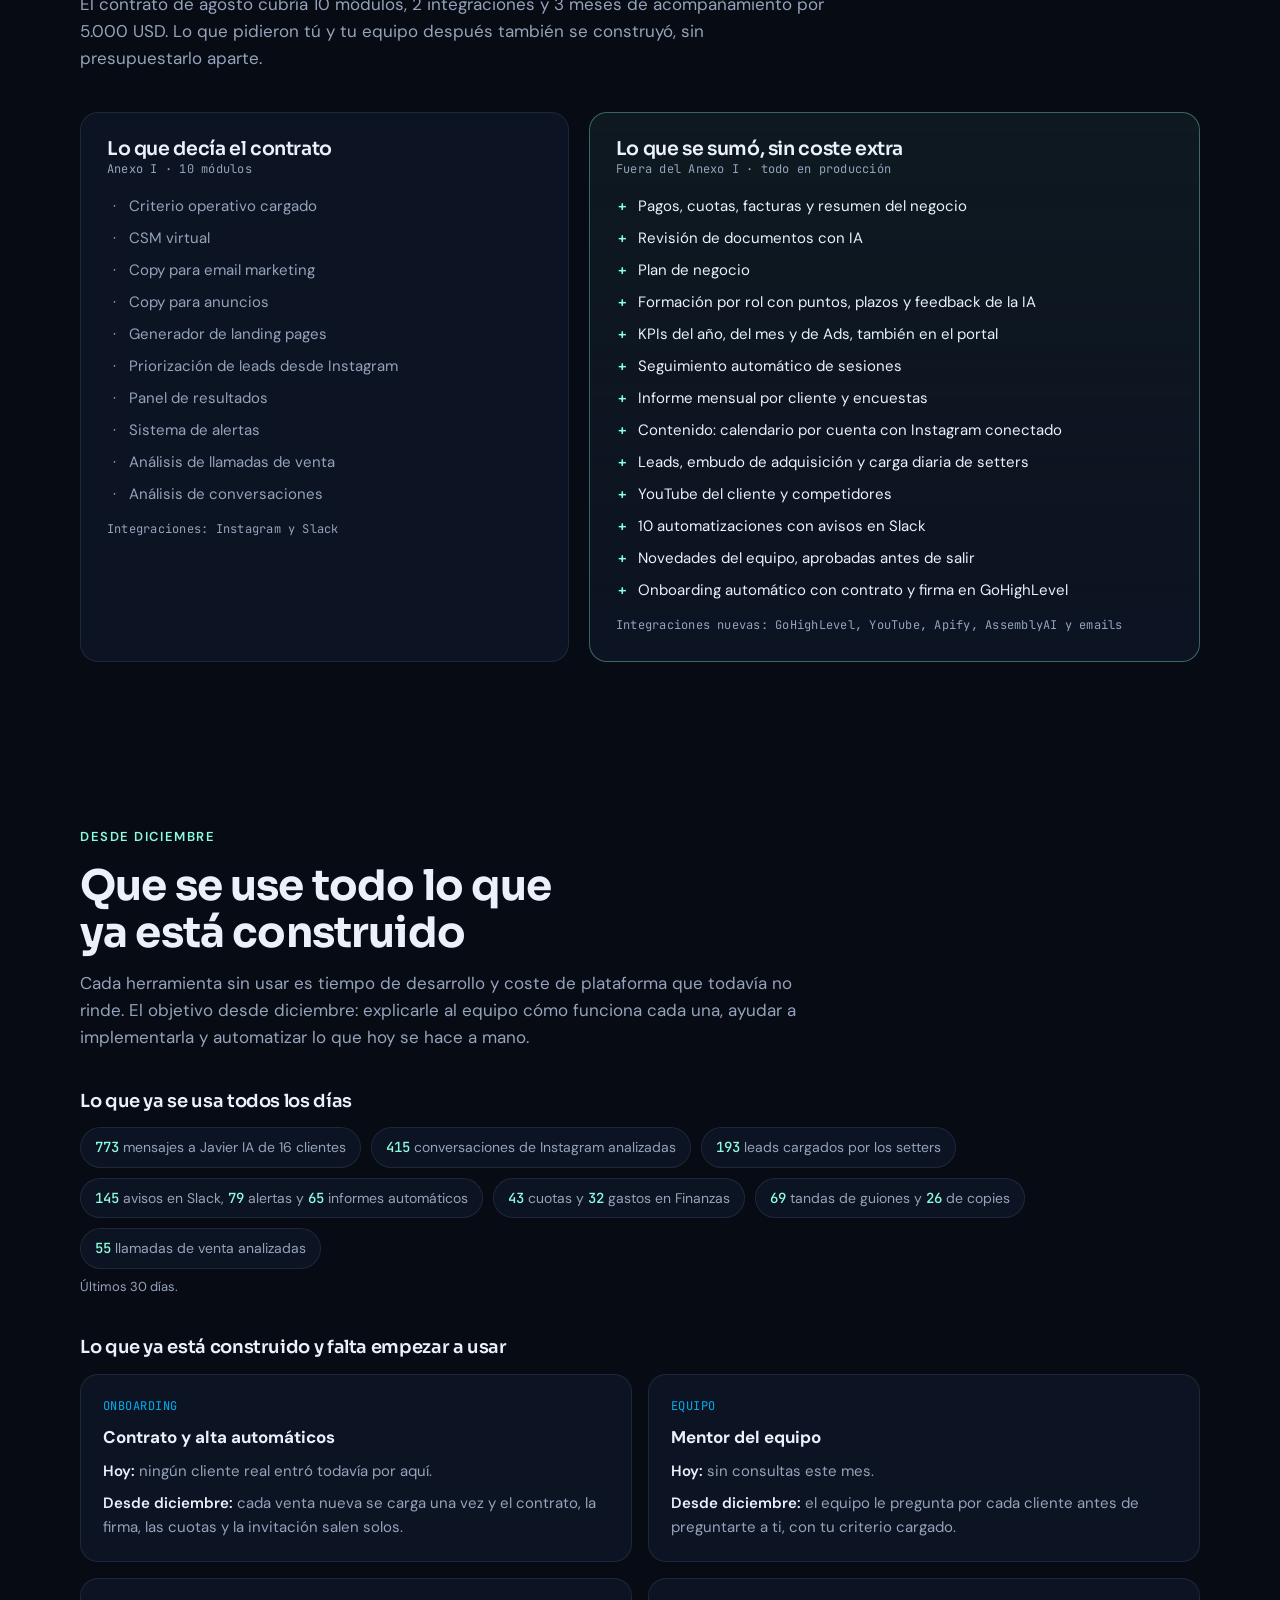
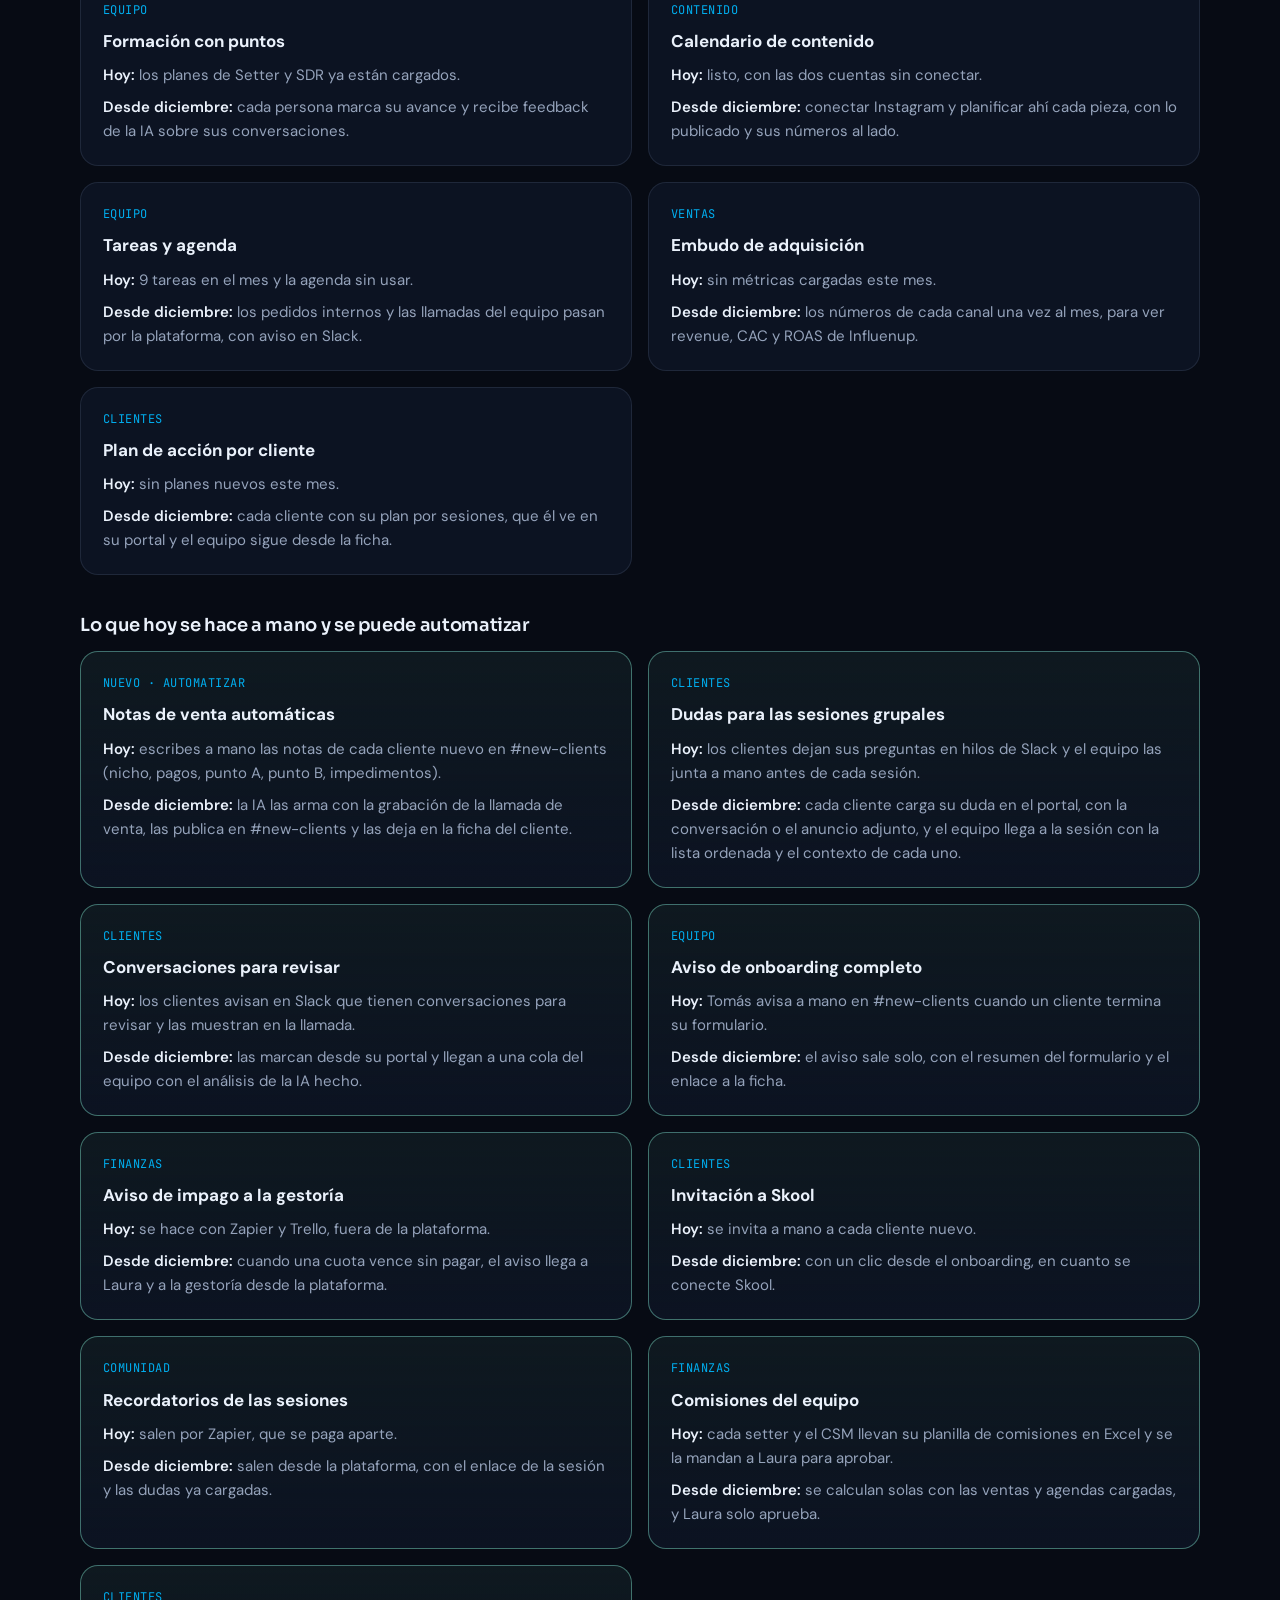
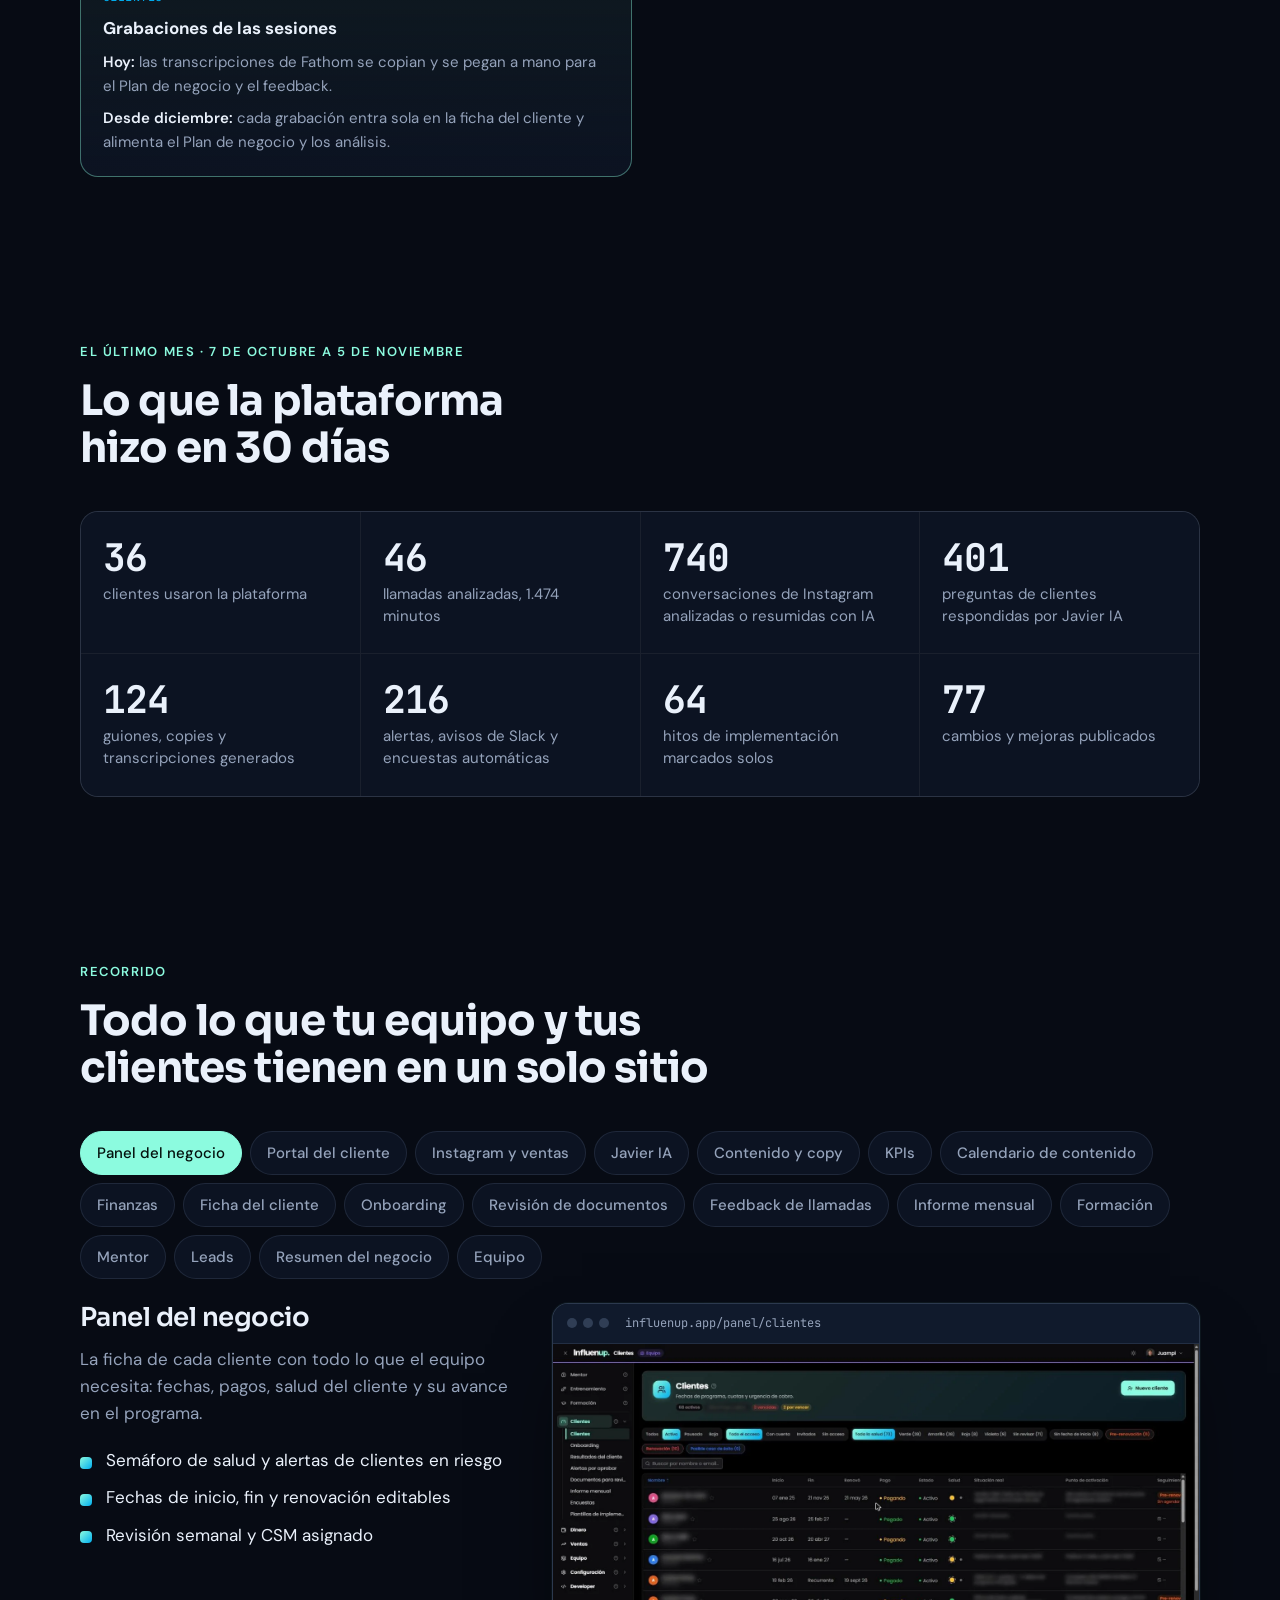
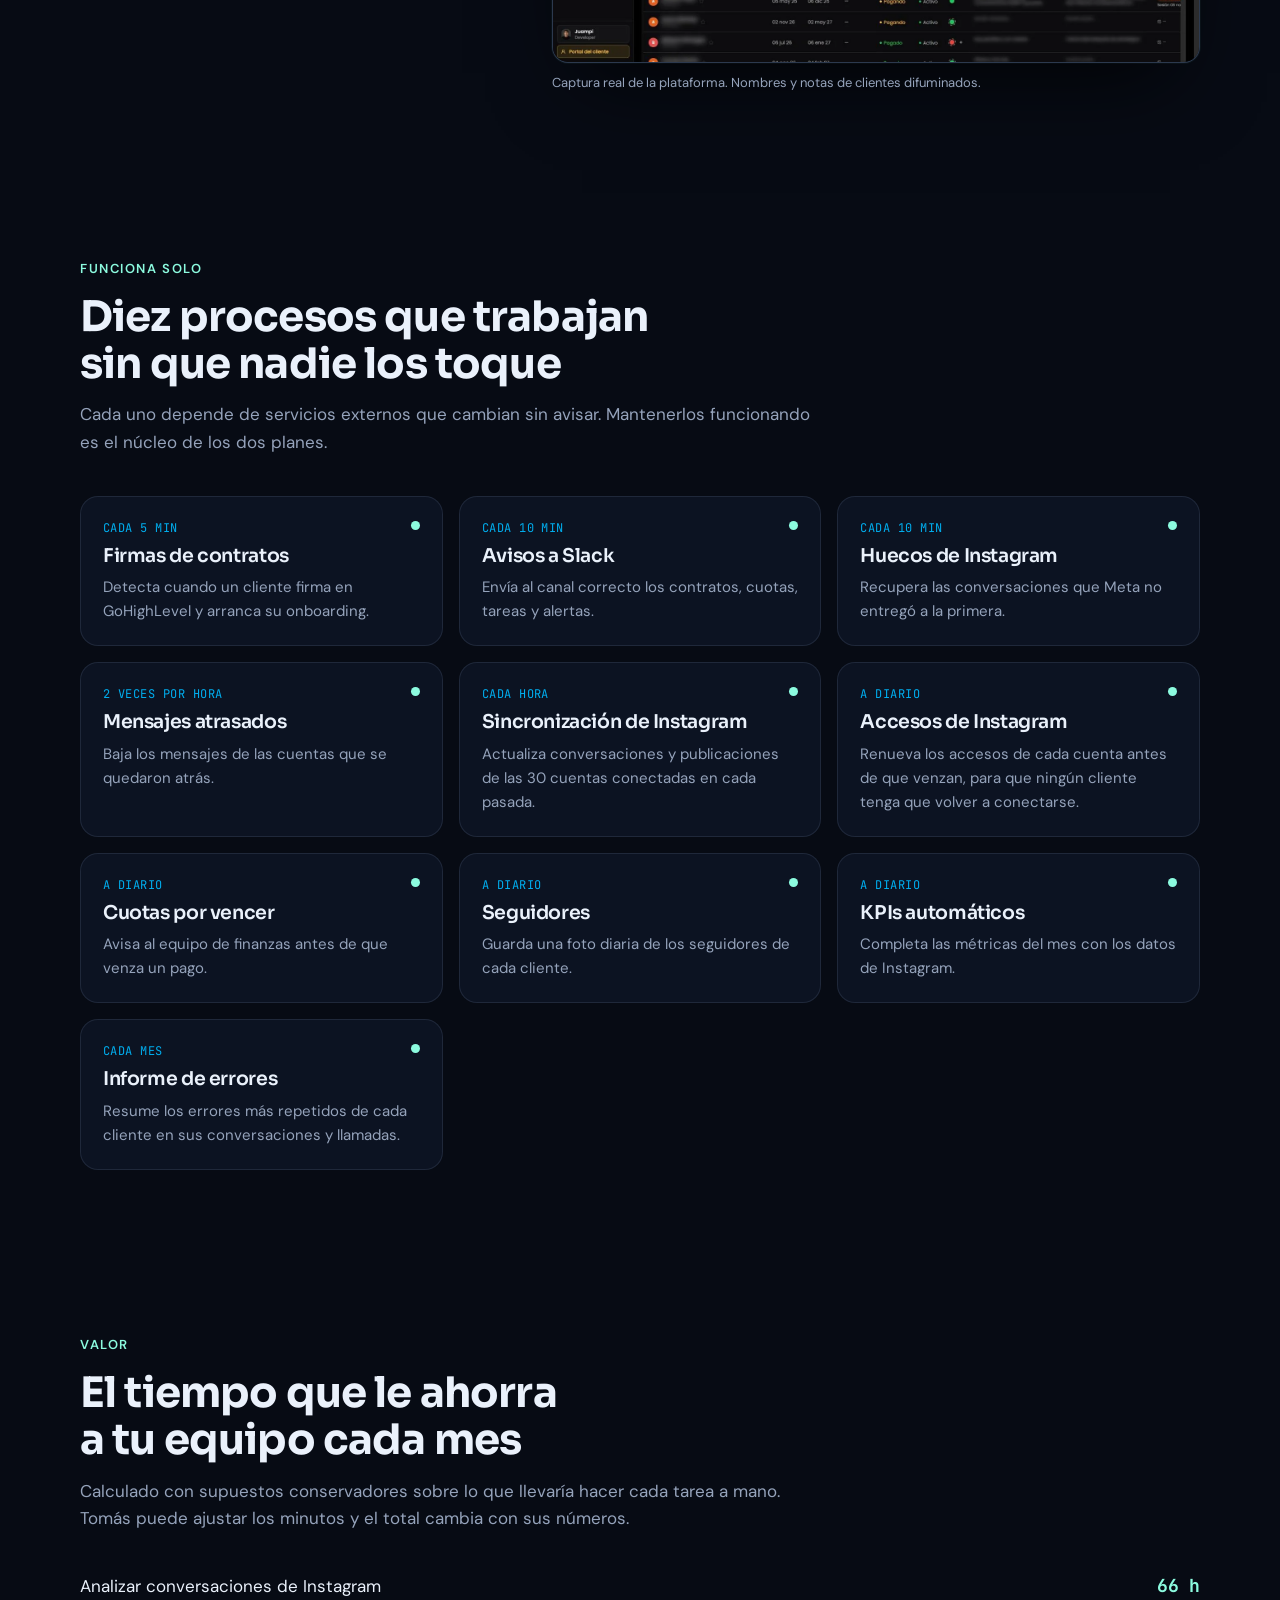
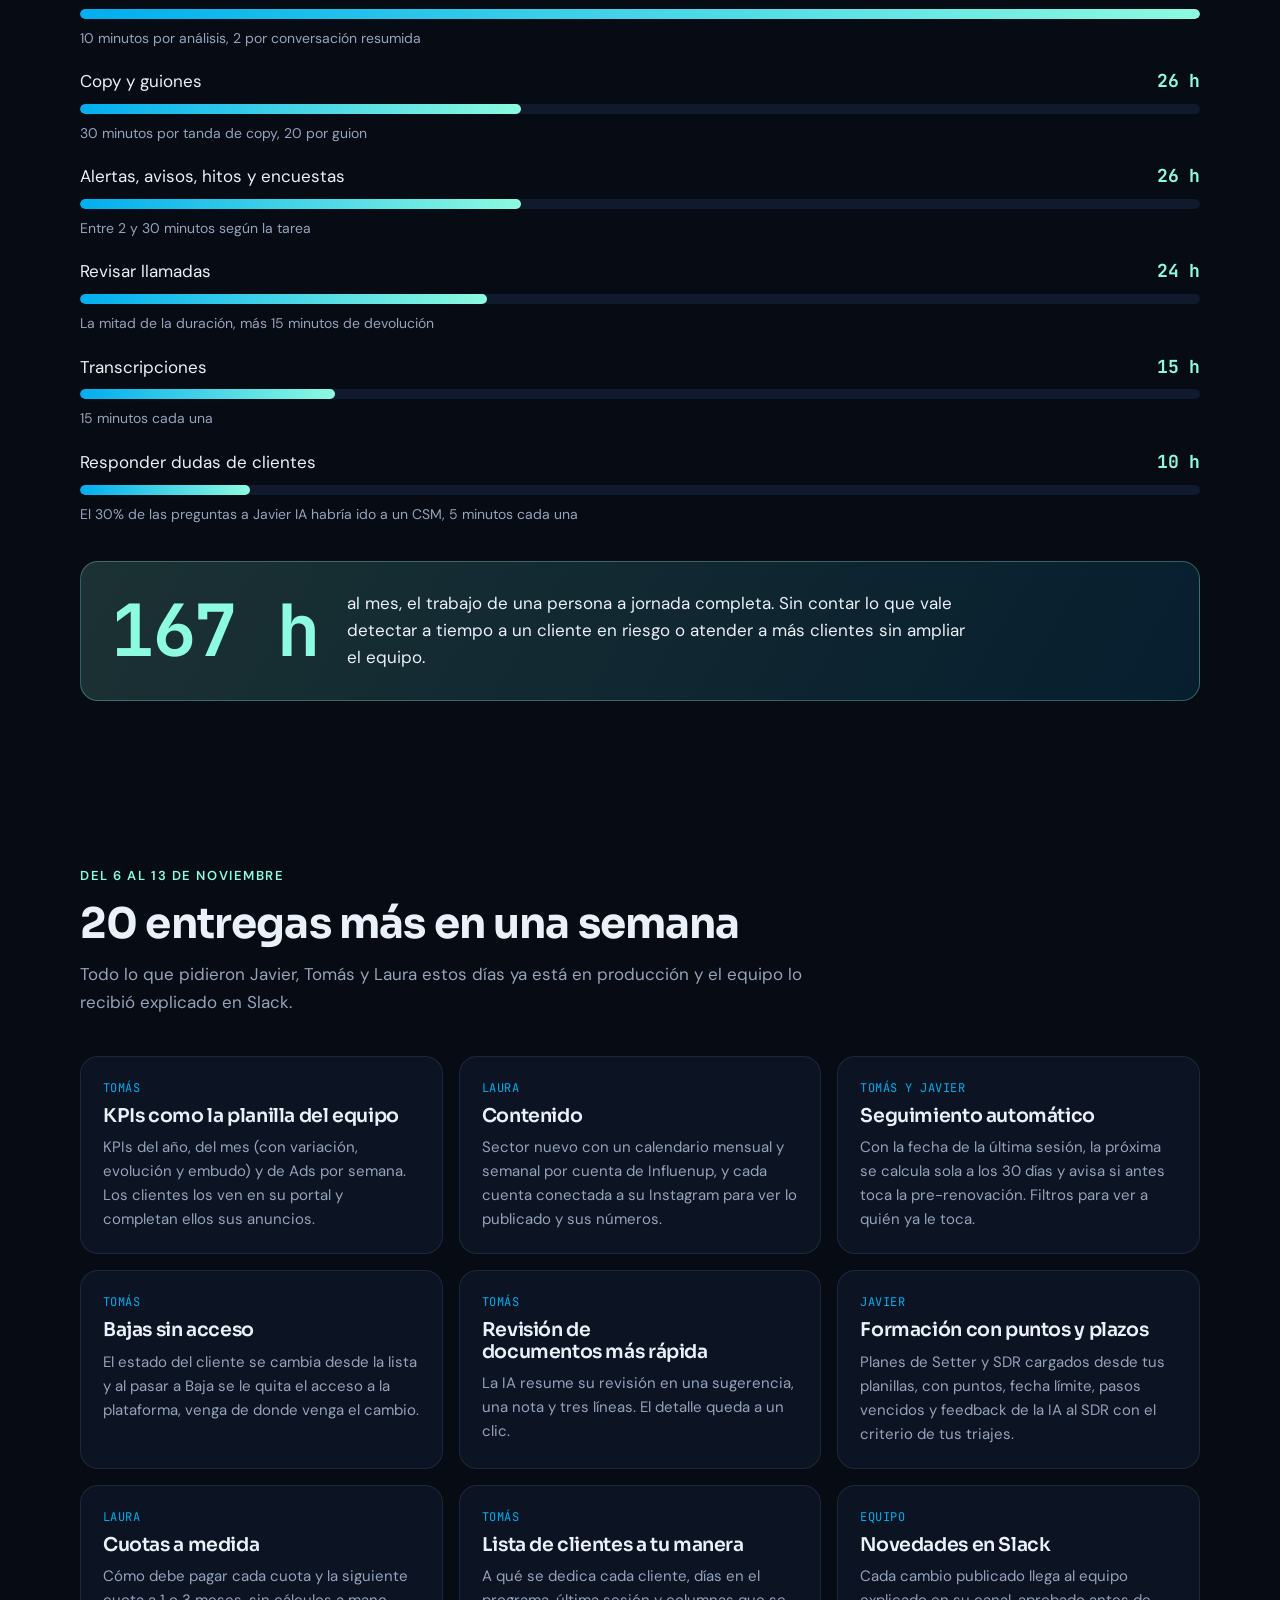
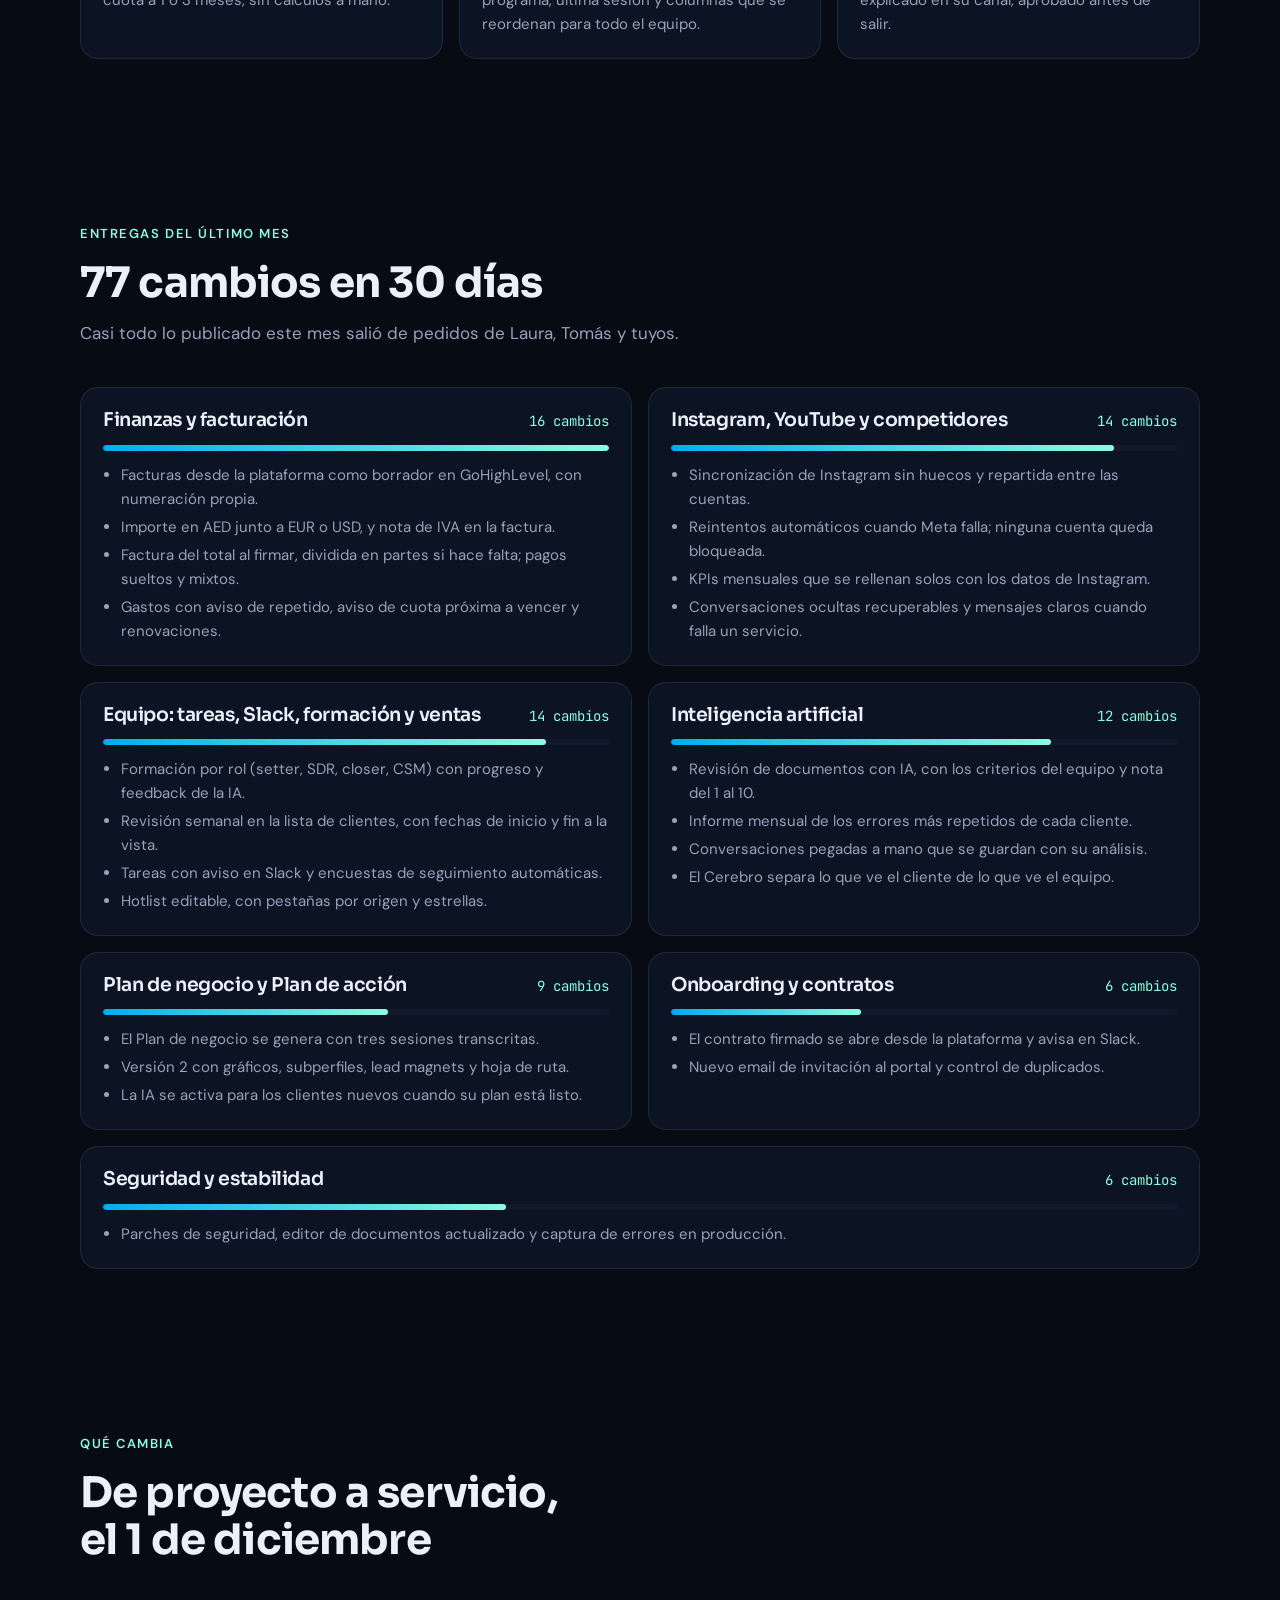
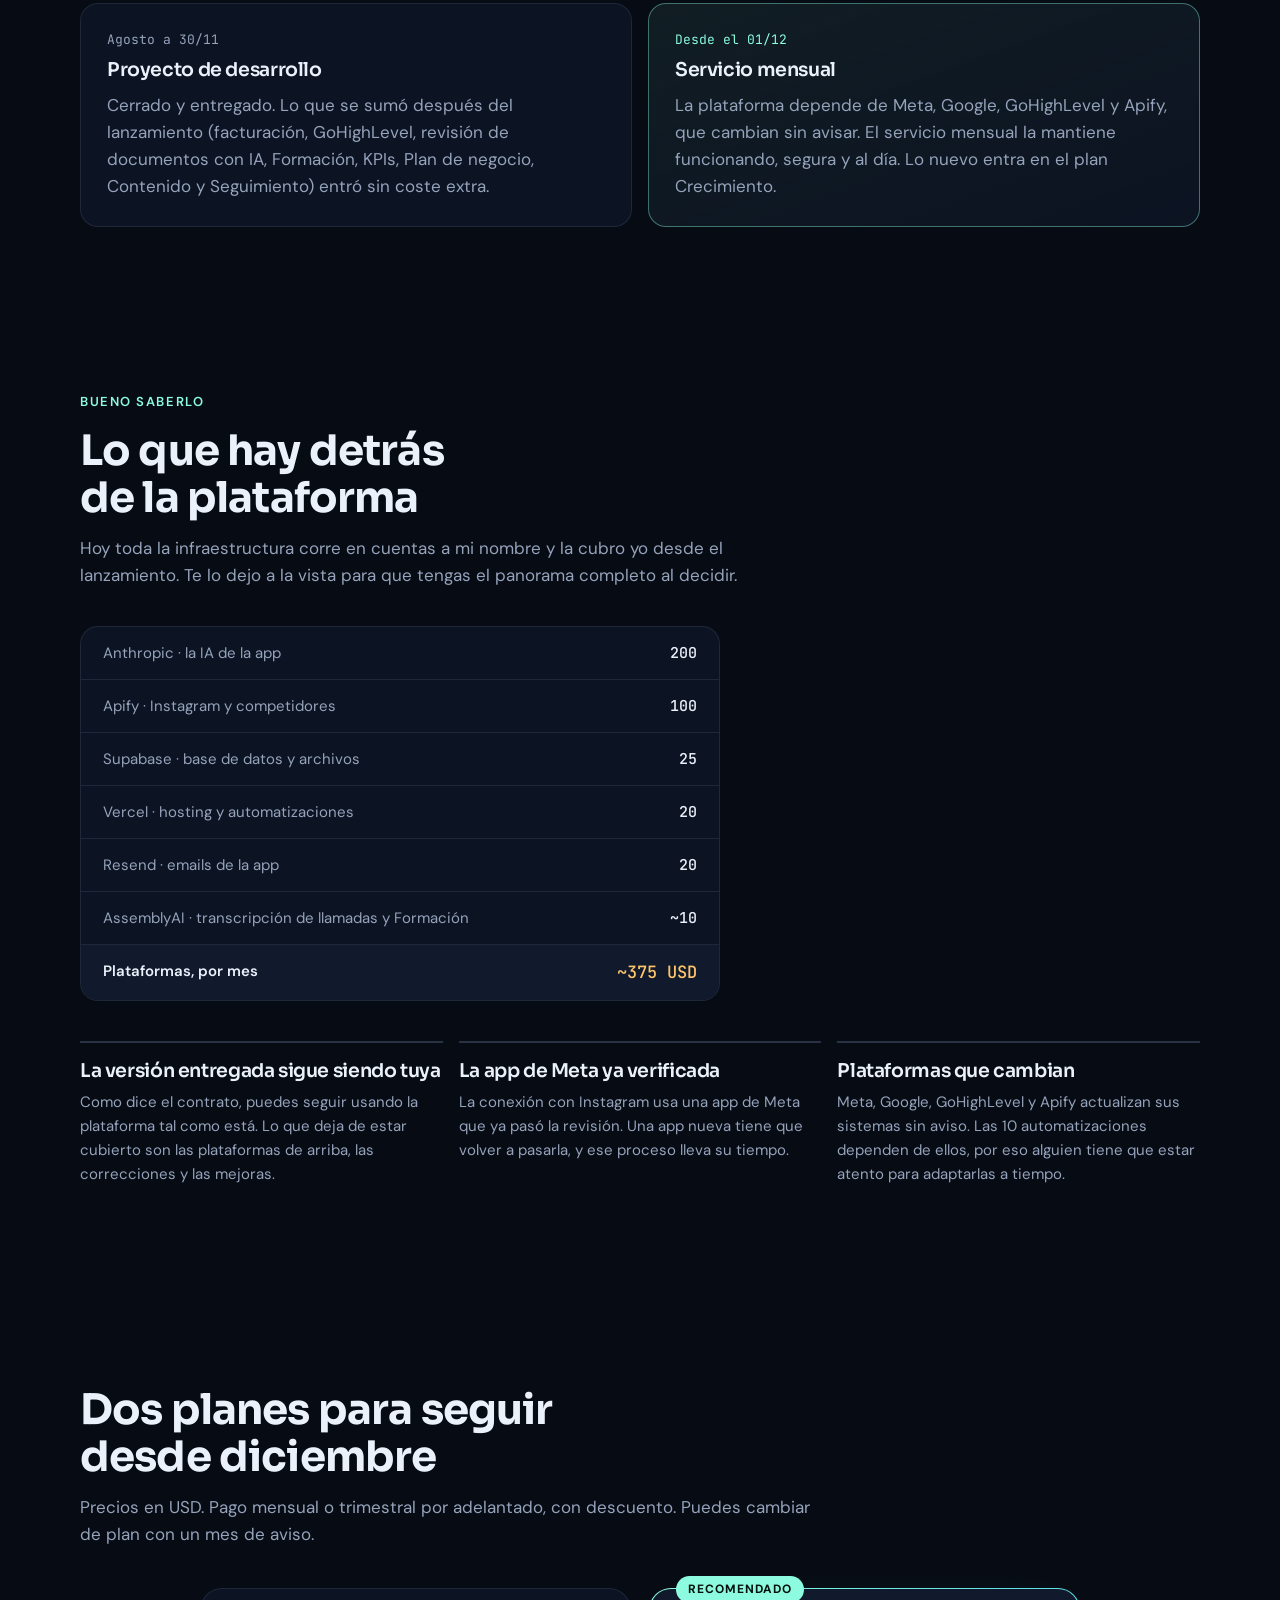
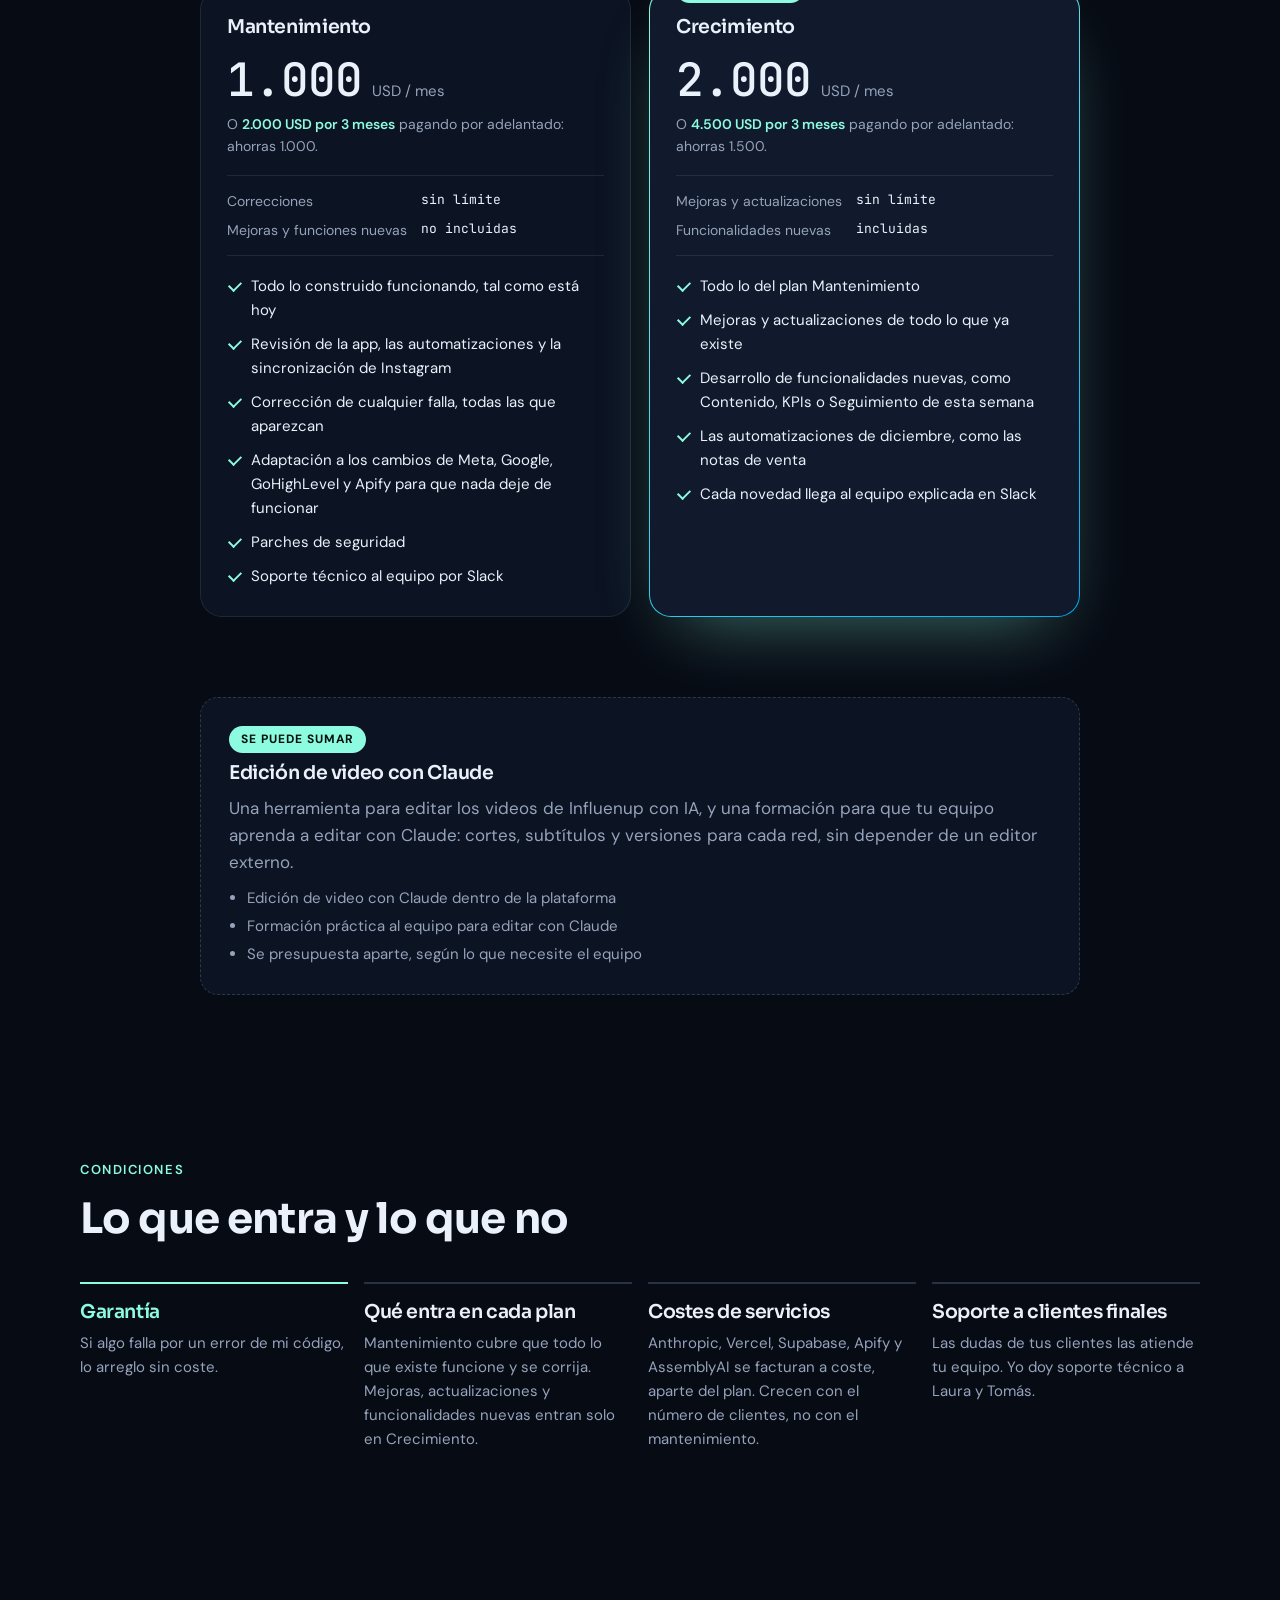
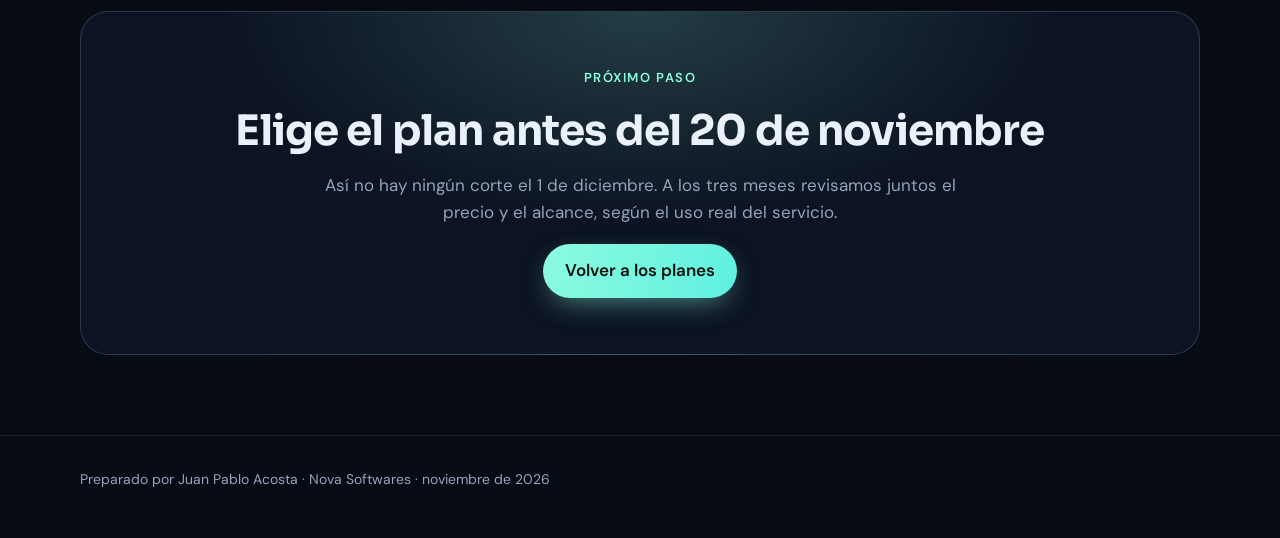
==== commit 440f88bf: "Lo que hoy se hace a mano y se puede automatizar Co-Authored-By: Claude Opus 5.5 <noreply@anthropic." ====
--- a/index.html
+++ b/index.html
@@ -157,9 +157,8 @@
     </div>
     <p class="act-note reveal">Últimos 30 días.</p>
 
-    <h3 class="act-title reveal">Lo que falta activar</h3>
+    <h3 class="act-title reveal">Lo que ya está construido y falta empezar a usar</h3>
     <div class="acts">
-      <div class="act act-new reveal"><span class="freq">Nuevo · automatizar</span><h4>Notas de venta automáticas</h4><p><b>Hoy:</b> escribes a mano las notas de cada cliente nuevo en #new-clients (nicho, pagos, punto A, punto B, impedimentos).</p><p><b>Desde diciembre:</b> la IA las arma con la grabación de la llamada de venta, las publica en #new-clients y las deja en la ficha del cliente.</p></div>
       <div class="act reveal"><span class="freq">Onboarding</span><h4>Contrato y alta automáticos</h4><p><b>Hoy:</b> ningún cliente real entró todavía por aquí.</p><p><b>Desde diciembre:</b> cada venta nueva se carga una vez y el contrato, la firma, las cuotas y la invitación salen solos.</p></div>
       <div class="act reveal"><span class="freq">Equipo</span><h4>Mentor del equipo</h4><p><b>Hoy:</b> sin consultas este mes.</p><p><b>Desde diciembre:</b> el equipo le pregunta por cada cliente antes de preguntarte a ti, con tu criterio cargado.</p></div>
       <div class="act reveal"><span class="freq">Equipo</span><h4>Formación con puntos</h4><p><b>Hoy:</b> los planes de Setter y SDR ya están cargados.</p><p><b>Desde diciembre:</b> cada persona marca su avance y recibe feedback de la IA sobre sus conversaciones.</p></div>
@@ -167,6 +166,18 @@
       <div class="act reveal"><span class="freq">Equipo</span><h4>Tareas y agenda</h4><p><b>Hoy:</b> 9 tareas en el mes y la agenda sin usar.</p><p><b>Desde diciembre:</b> los pedidos internos y las llamadas del equipo pasan por la plataforma, con aviso en Slack.</p></div>
       <div class="act reveal"><span class="freq">Ventas</span><h4>Embudo de adquisición</h4><p><b>Hoy:</b> sin métricas cargadas este mes.</p><p><b>Desde diciembre:</b> los números de cada canal una vez al mes, para ver revenue, CAC y ROAS de Influenup.</p></div>
       <div class="act reveal"><span class="freq">Clientes</span><h4>Plan de acción por cliente</h4><p><b>Hoy:</b> sin planes nuevos este mes.</p><p><b>Desde diciembre:</b> cada cliente con su plan por sesiones, que él ve en su portal y el equipo sigue desde la ficha.</p></div>
+    </div>
+    <h3 class="act-title reveal">Lo que hoy se hace a mano y se puede automatizar</h3>
+    <div class="acts">
+      <div class="act act-new reveal"><span class="freq">Nuevo · automatizar</span><h4>Notas de venta automáticas</h4><p><b>Hoy:</b> escribes a mano las notas de cada cliente nuevo en #new-clients (nicho, pagos, punto A, punto B, impedimentos).</p><p><b>Desde diciembre:</b> la IA las arma con la grabación de la llamada de venta, las publica en #new-clients y las deja en la ficha del cliente.</p></div>
+      <div class="act act-new reveal"><span class="freq">Clientes</span><h4>Dudas para las sesiones grupales</h4><p><b>Hoy:</b> los clientes dejan sus preguntas en hilos de Slack y el equipo las junta a mano antes de cada sesión.</p><p><b>Desde diciembre:</b> cada cliente carga su duda en el portal, con la conversación o el anuncio adjunto, y el equipo llega a la sesión con la lista ordenada y el contexto de cada uno.</p></div>
+      <div class="act act-new reveal"><span class="freq">Clientes</span><h4>Conversaciones para revisar</h4><p><b>Hoy:</b> los clientes avisan en Slack que tienen conversaciones para revisar y las muestran en la llamada.</p><p><b>Desde diciembre:</b> las marcan desde su portal y llegan a una cola del equipo con el análisis de la IA hecho.</p></div>
+      <div class="act act-new reveal"><span class="freq">Equipo</span><h4>Aviso de onboarding completo</h4><p><b>Hoy:</b> Tomás avisa a mano en #new-clients cuando un cliente termina su formulario.</p><p><b>Desde diciembre:</b> el aviso sale solo, con el resumen del formulario y el enlace a la ficha.</p></div>
+      <div class="act act-new reveal"><span class="freq">Finanzas</span><h4>Aviso de impago a la gestoría</h4><p><b>Hoy:</b> se hace con Zapier y Trello, fuera de la plataforma.</p><p><b>Desde diciembre:</b> cuando una cuota vence sin pagar, el aviso llega a Laura y a la gestoría desde la plataforma.</p></div>
+      <div class="act act-new reveal"><span class="freq">Clientes</span><h4>Invitación a Skool</h4><p><b>Hoy:</b> se invita a mano a cada cliente nuevo.</p><p><b>Desde diciembre:</b> con un clic desde el onboarding, en cuanto se conecte Skool.</p></div>
+      <div class="act act-new reveal"><span class="freq">Comunidad</span><h4>Recordatorios de las sesiones</h4><p><b>Hoy:</b> salen por Zapier, que se paga aparte.</p><p><b>Desde diciembre:</b> salen desde la plataforma, con el enlace de la sesión y las dudas ya cargadas.</p></div>
+      <div class="act act-new reveal"><span class="freq">Finanzas</span><h4>Comisiones del equipo</h4><p><b>Hoy:</b> cada setter y el CSM llevan su planilla de comisiones en Excel y se la mandan a Laura para aprobar.</p><p><b>Desde diciembre:</b> se calculan solas con las ventas y agendas cargadas, y Laura solo aprueba.</p></div>
+      <div class="act act-new reveal"><span class="freq">Clientes</span><h4>Grabaciones de las sesiones</h4><p><b>Hoy:</b> las transcripciones de Fathom se copian y se pegan a mano para el Plan de negocio y el feedback.</p><p><b>Desde diciembre:</b> cada grabación entra sola en la ficha del cliente y alimenta el Plan de negocio y los análisis.</p></div>
     </div>
   </div>
 </section>
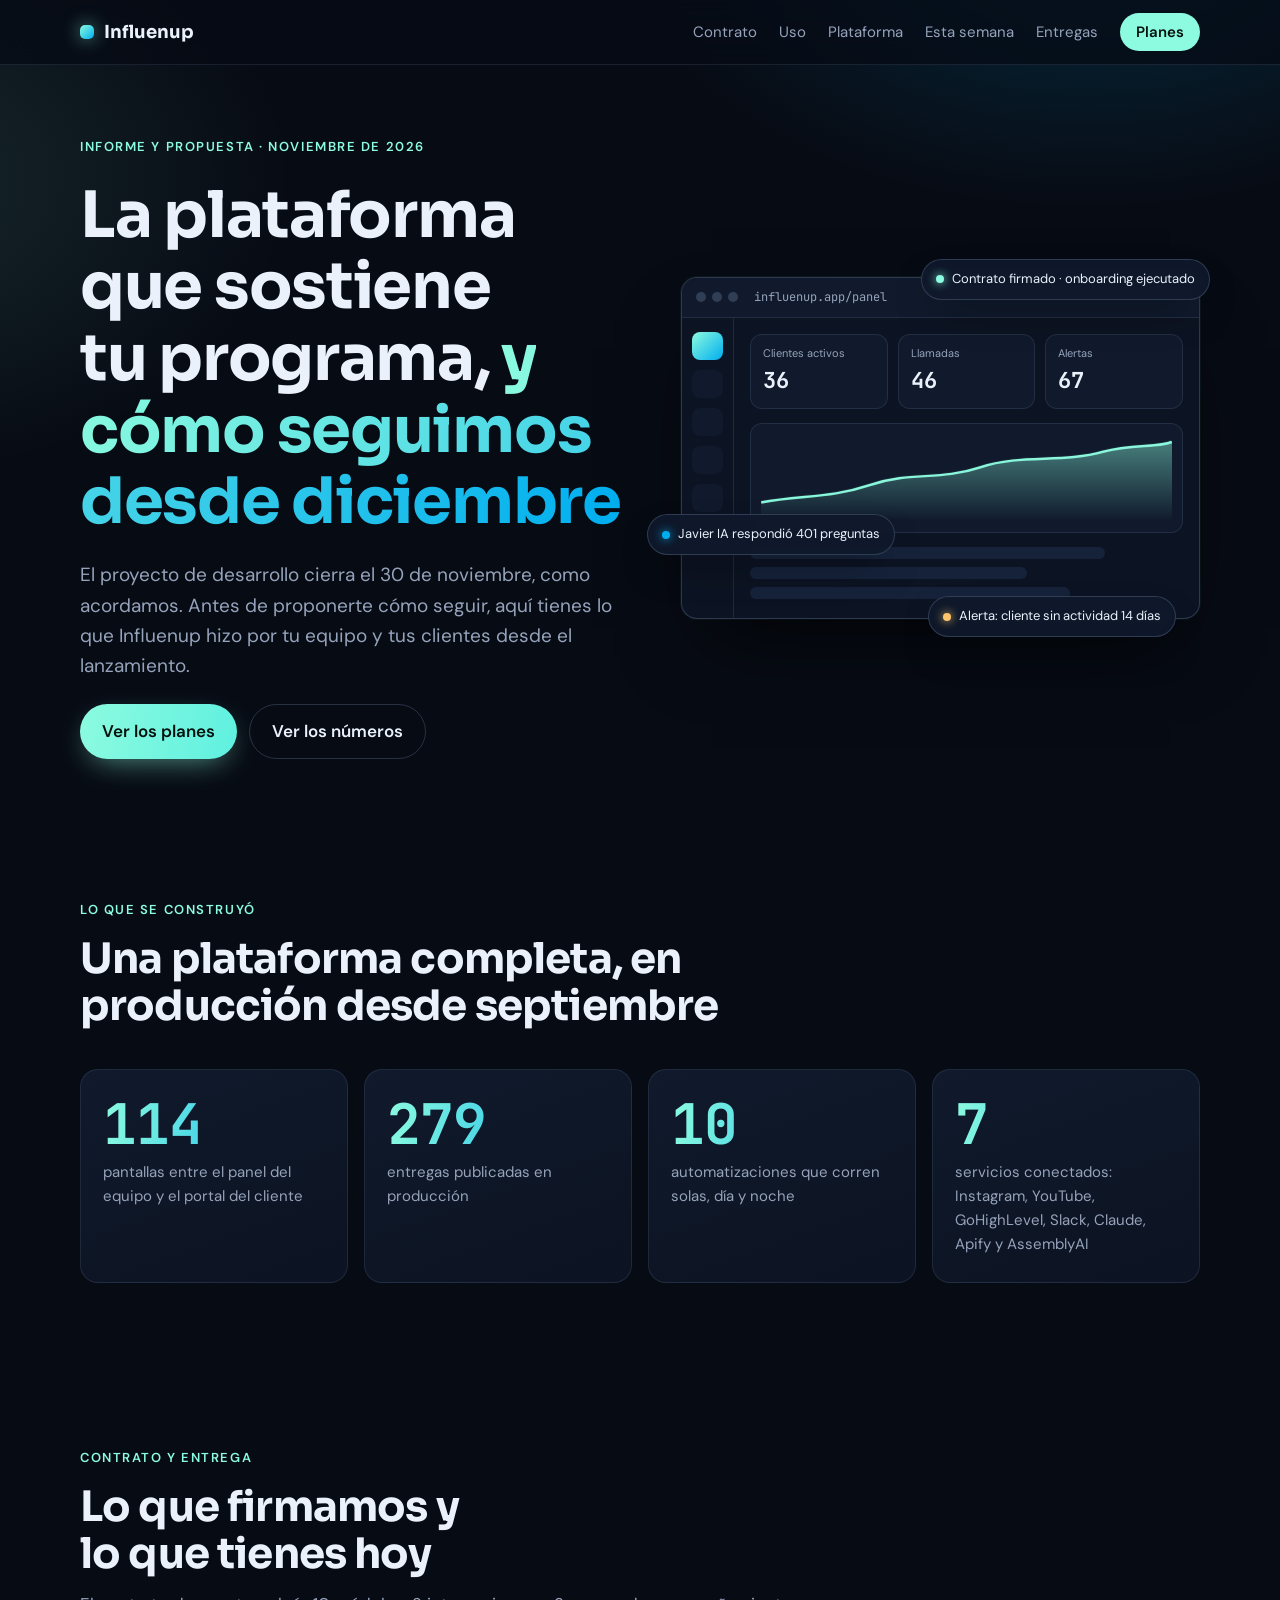
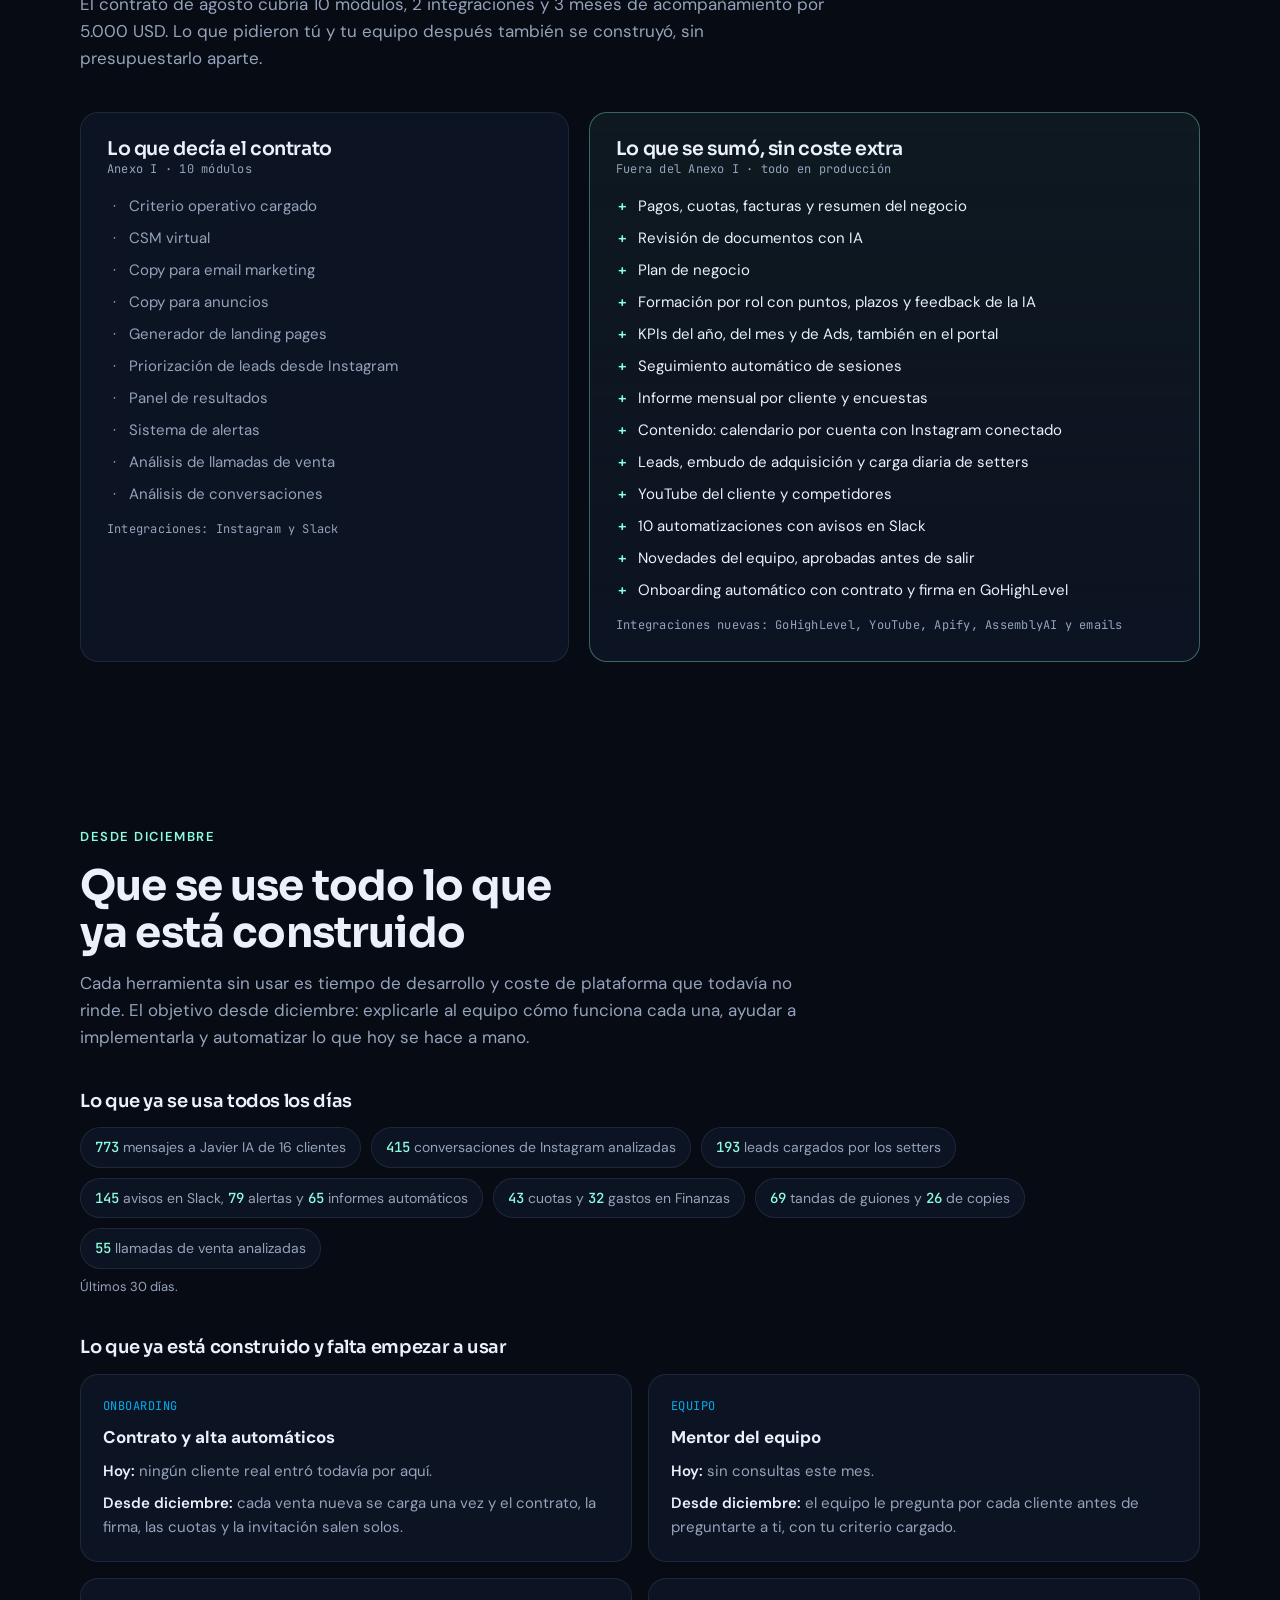
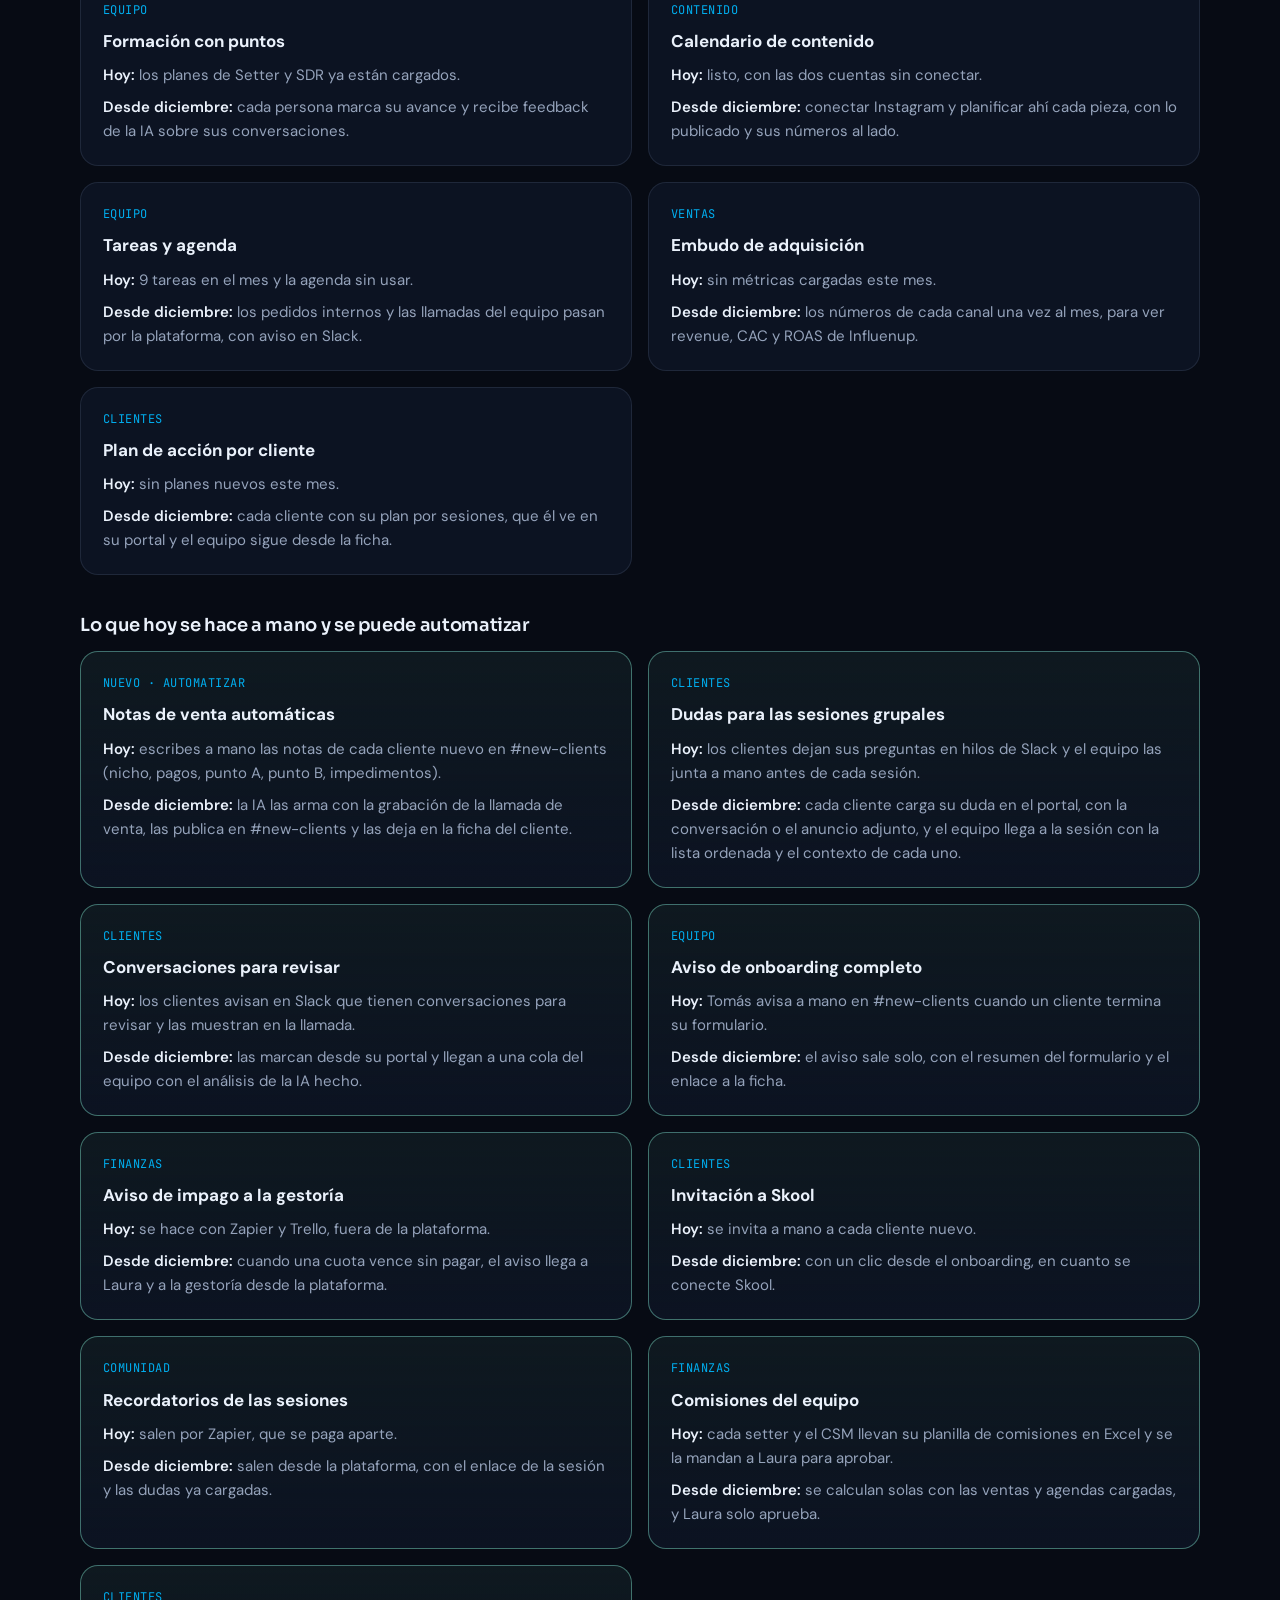
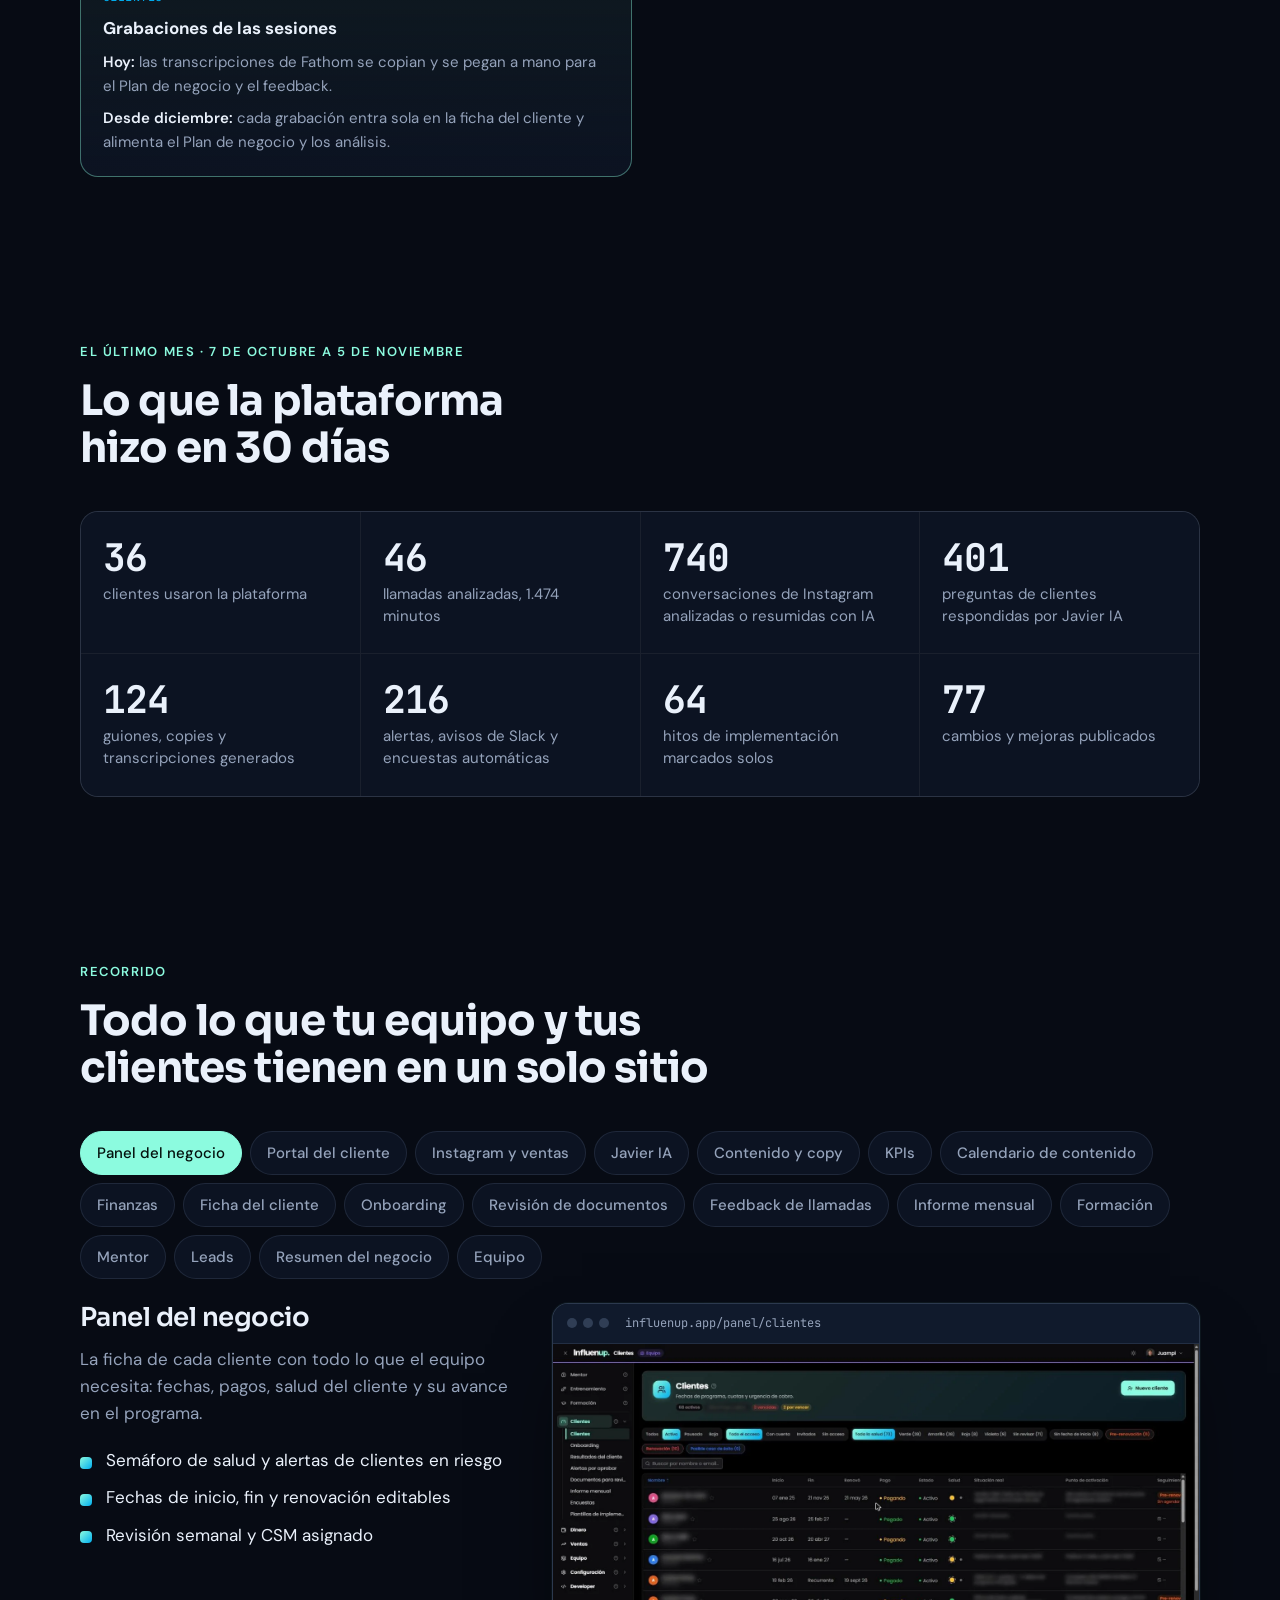
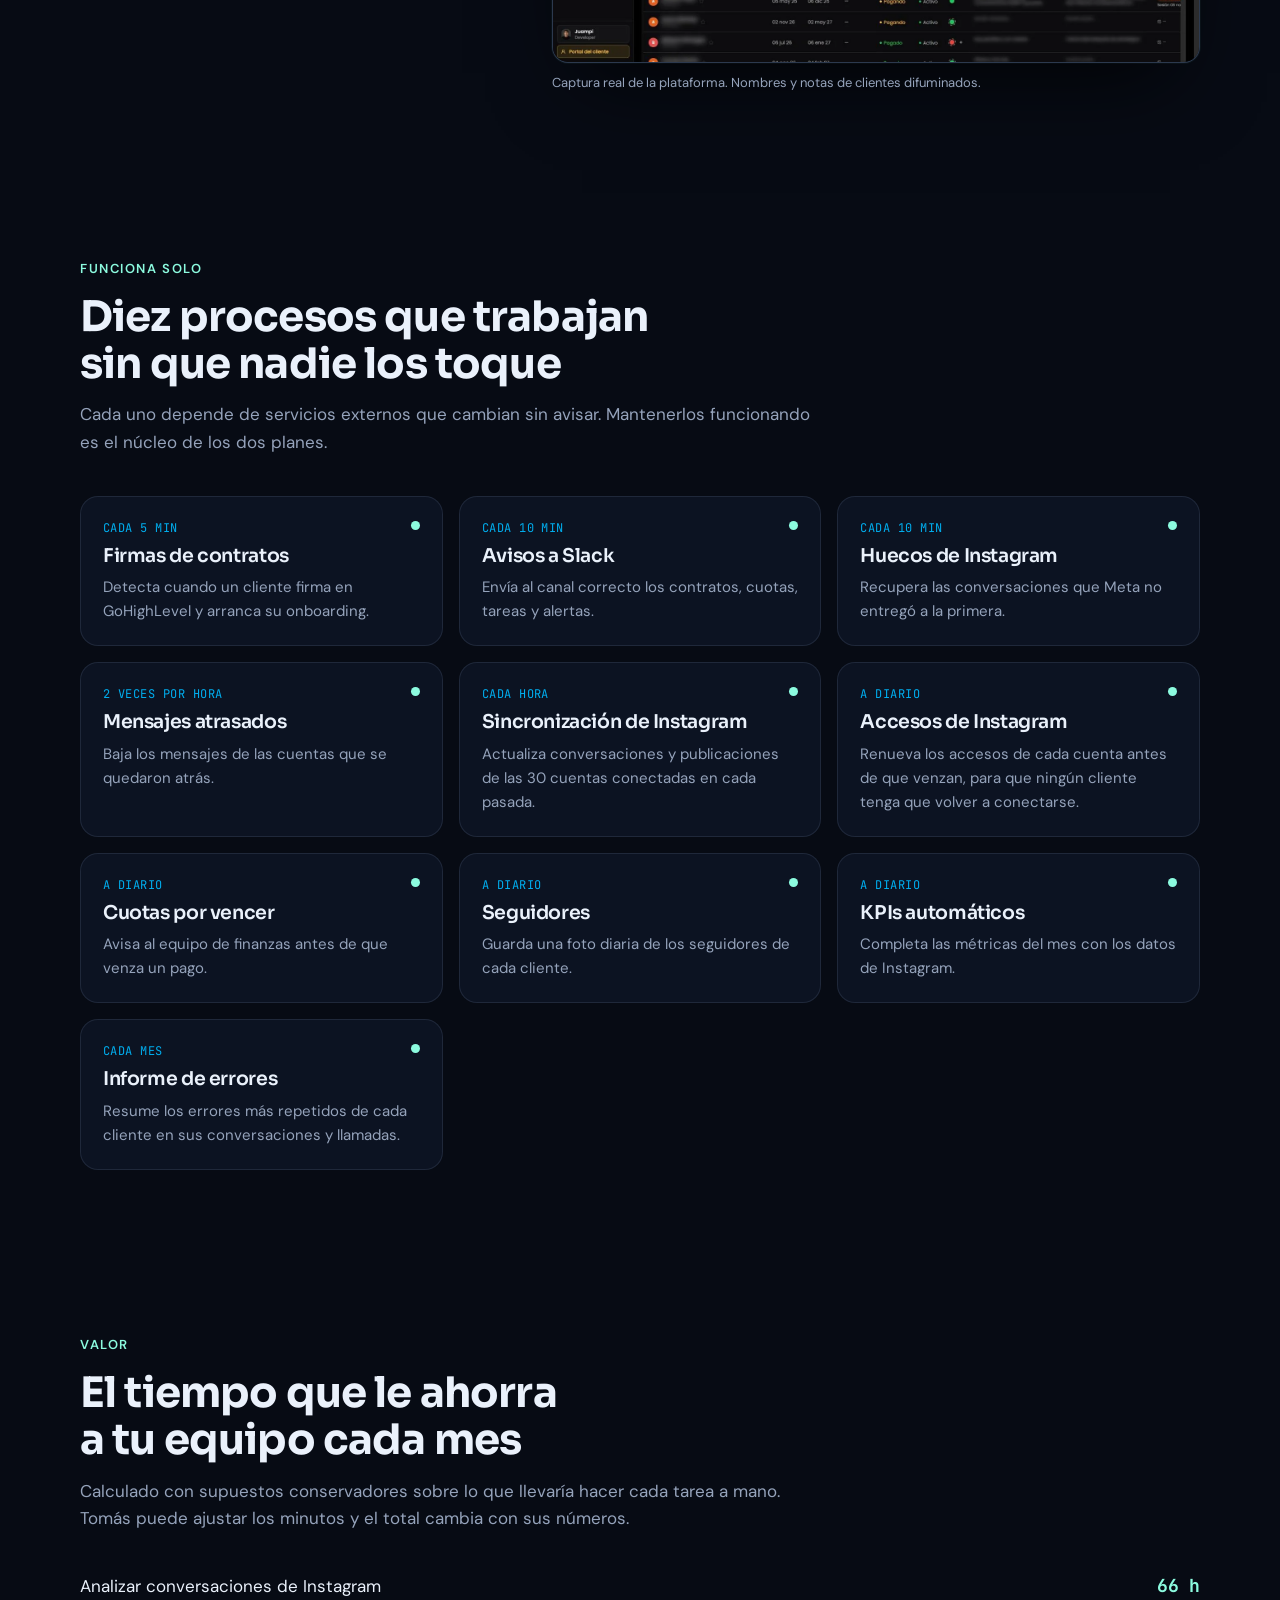
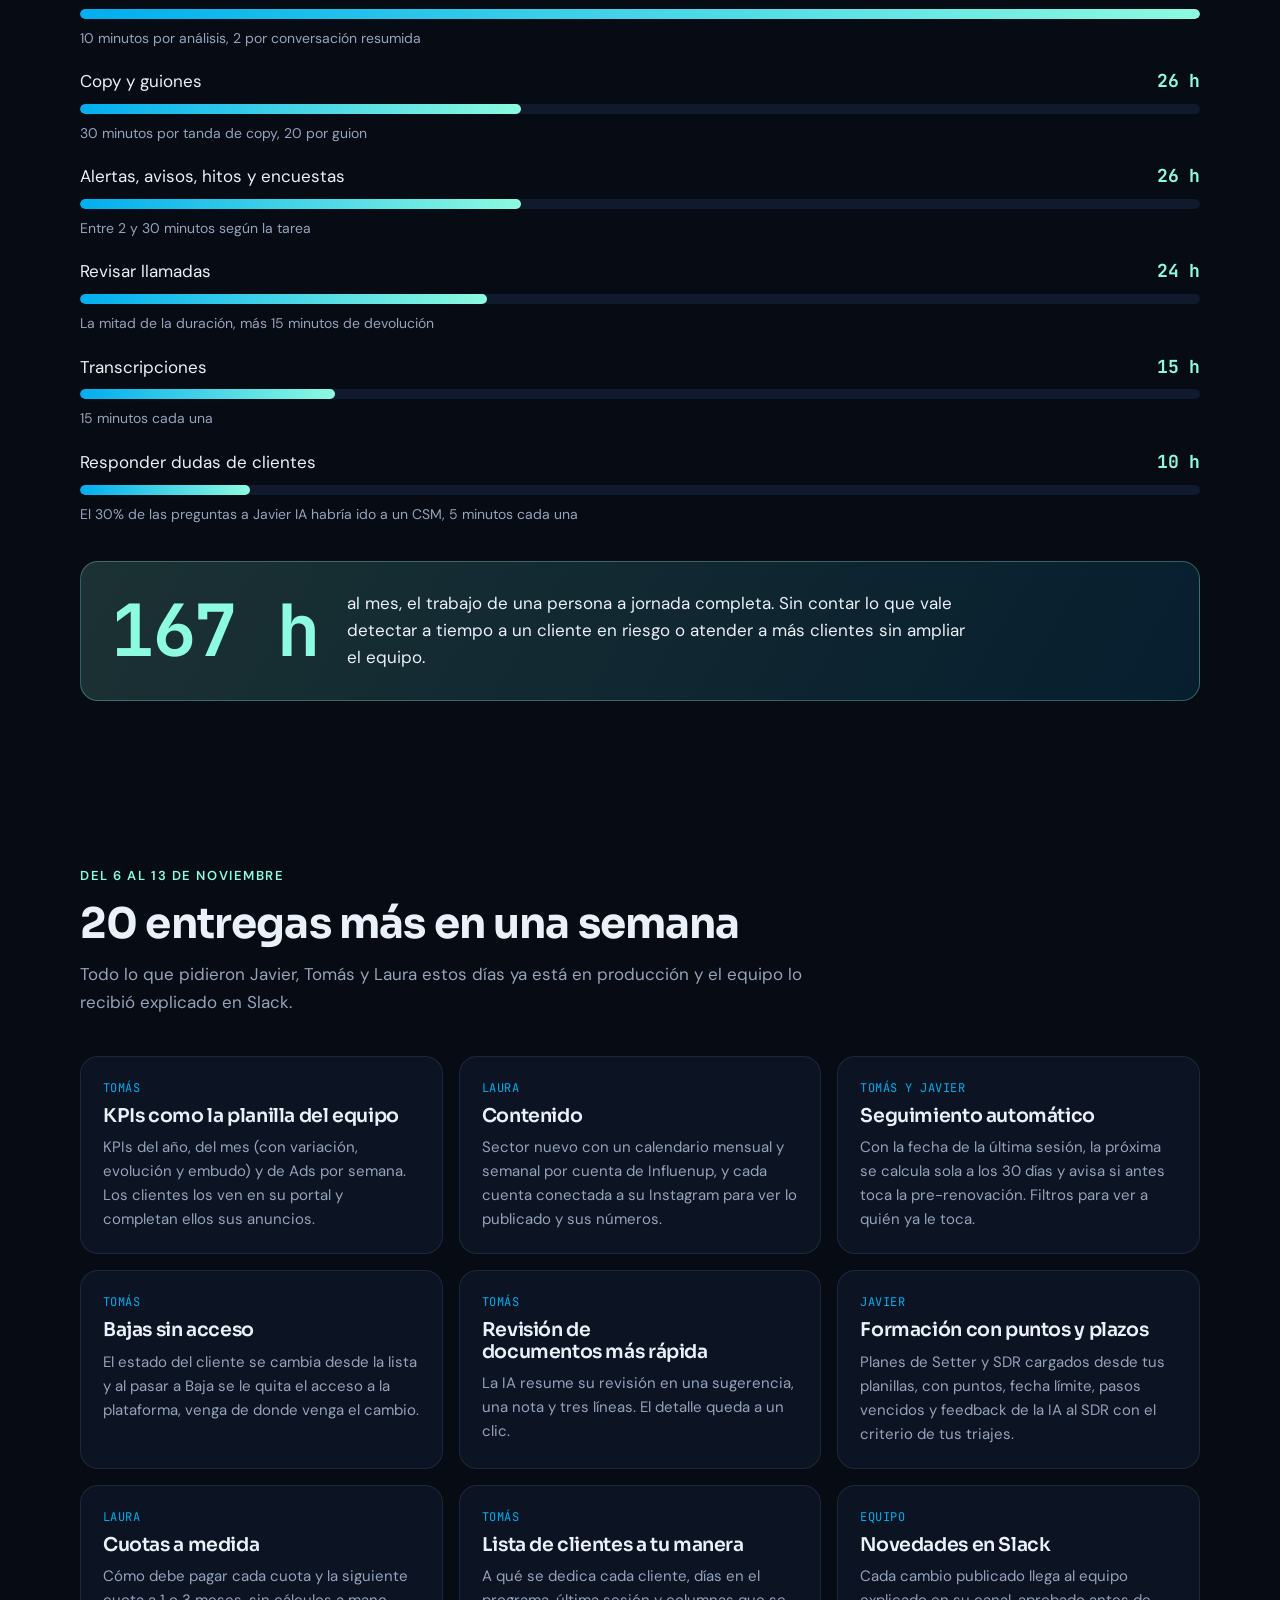
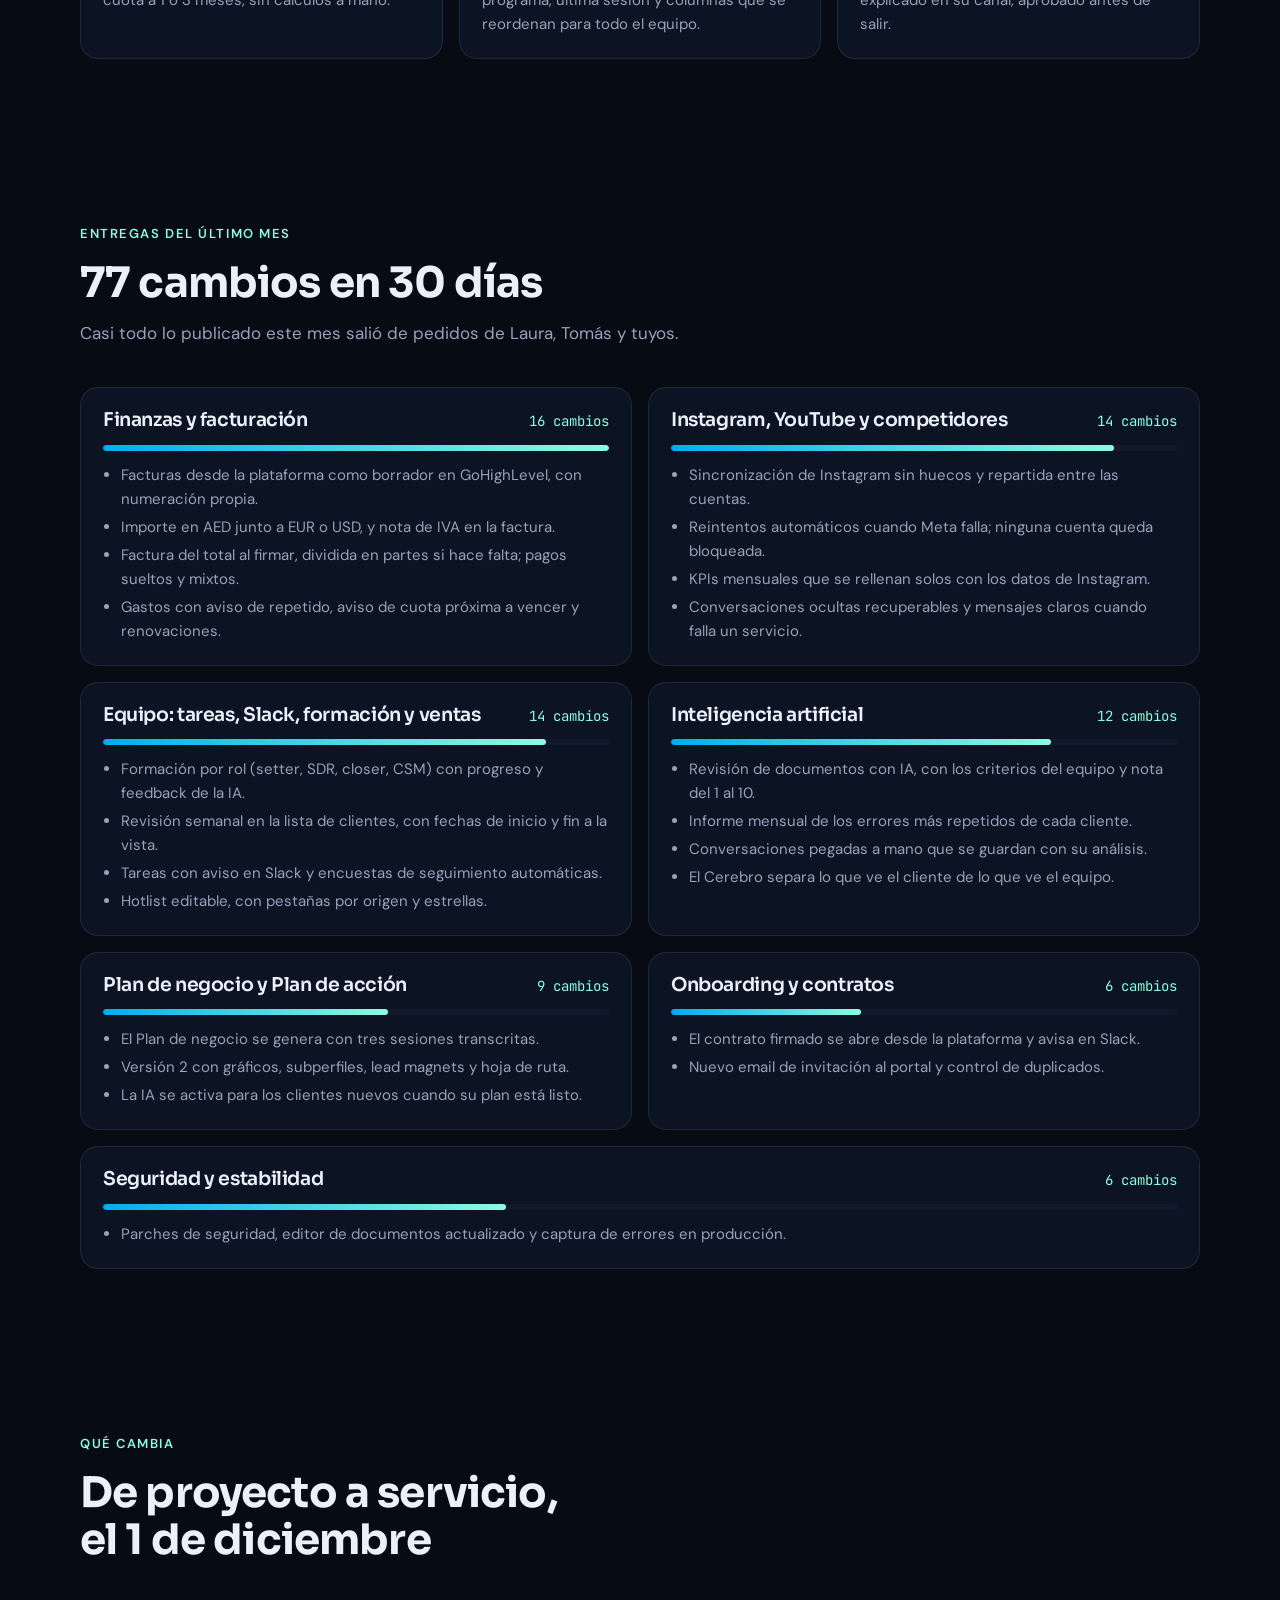
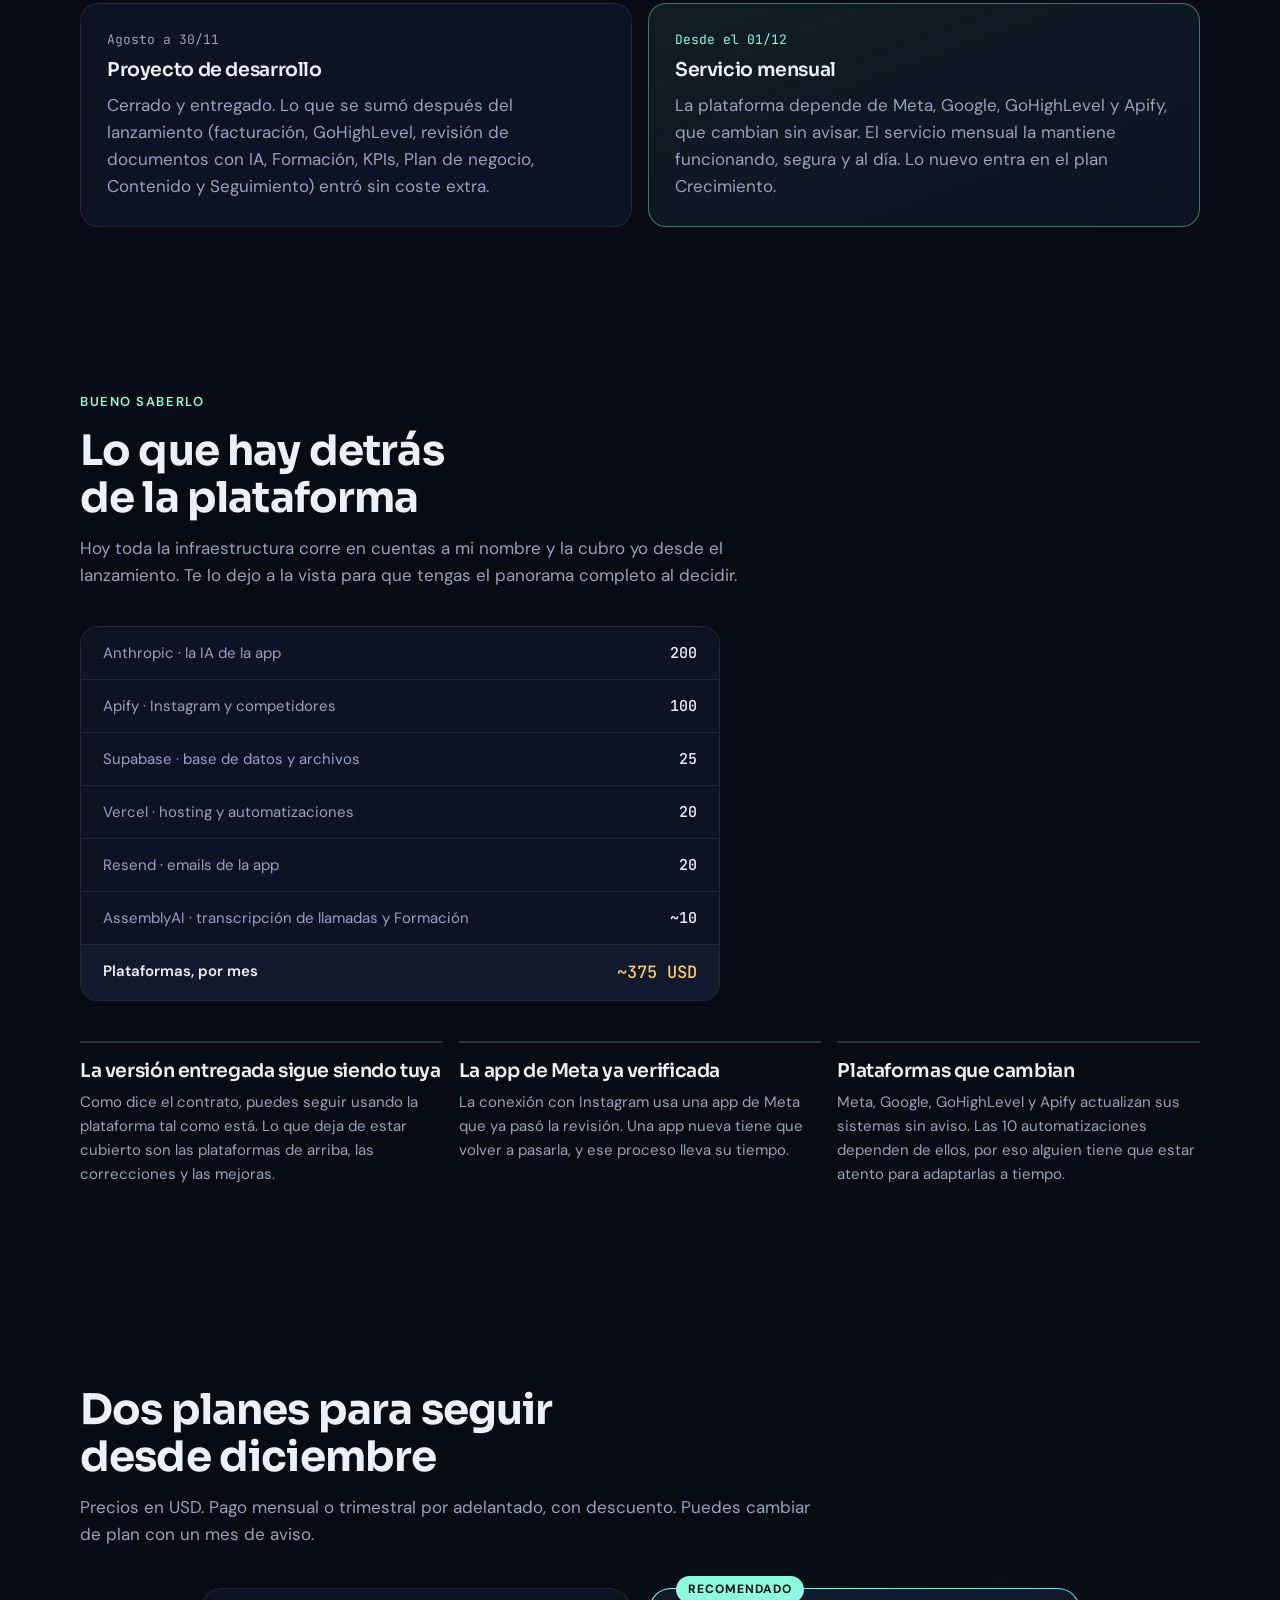
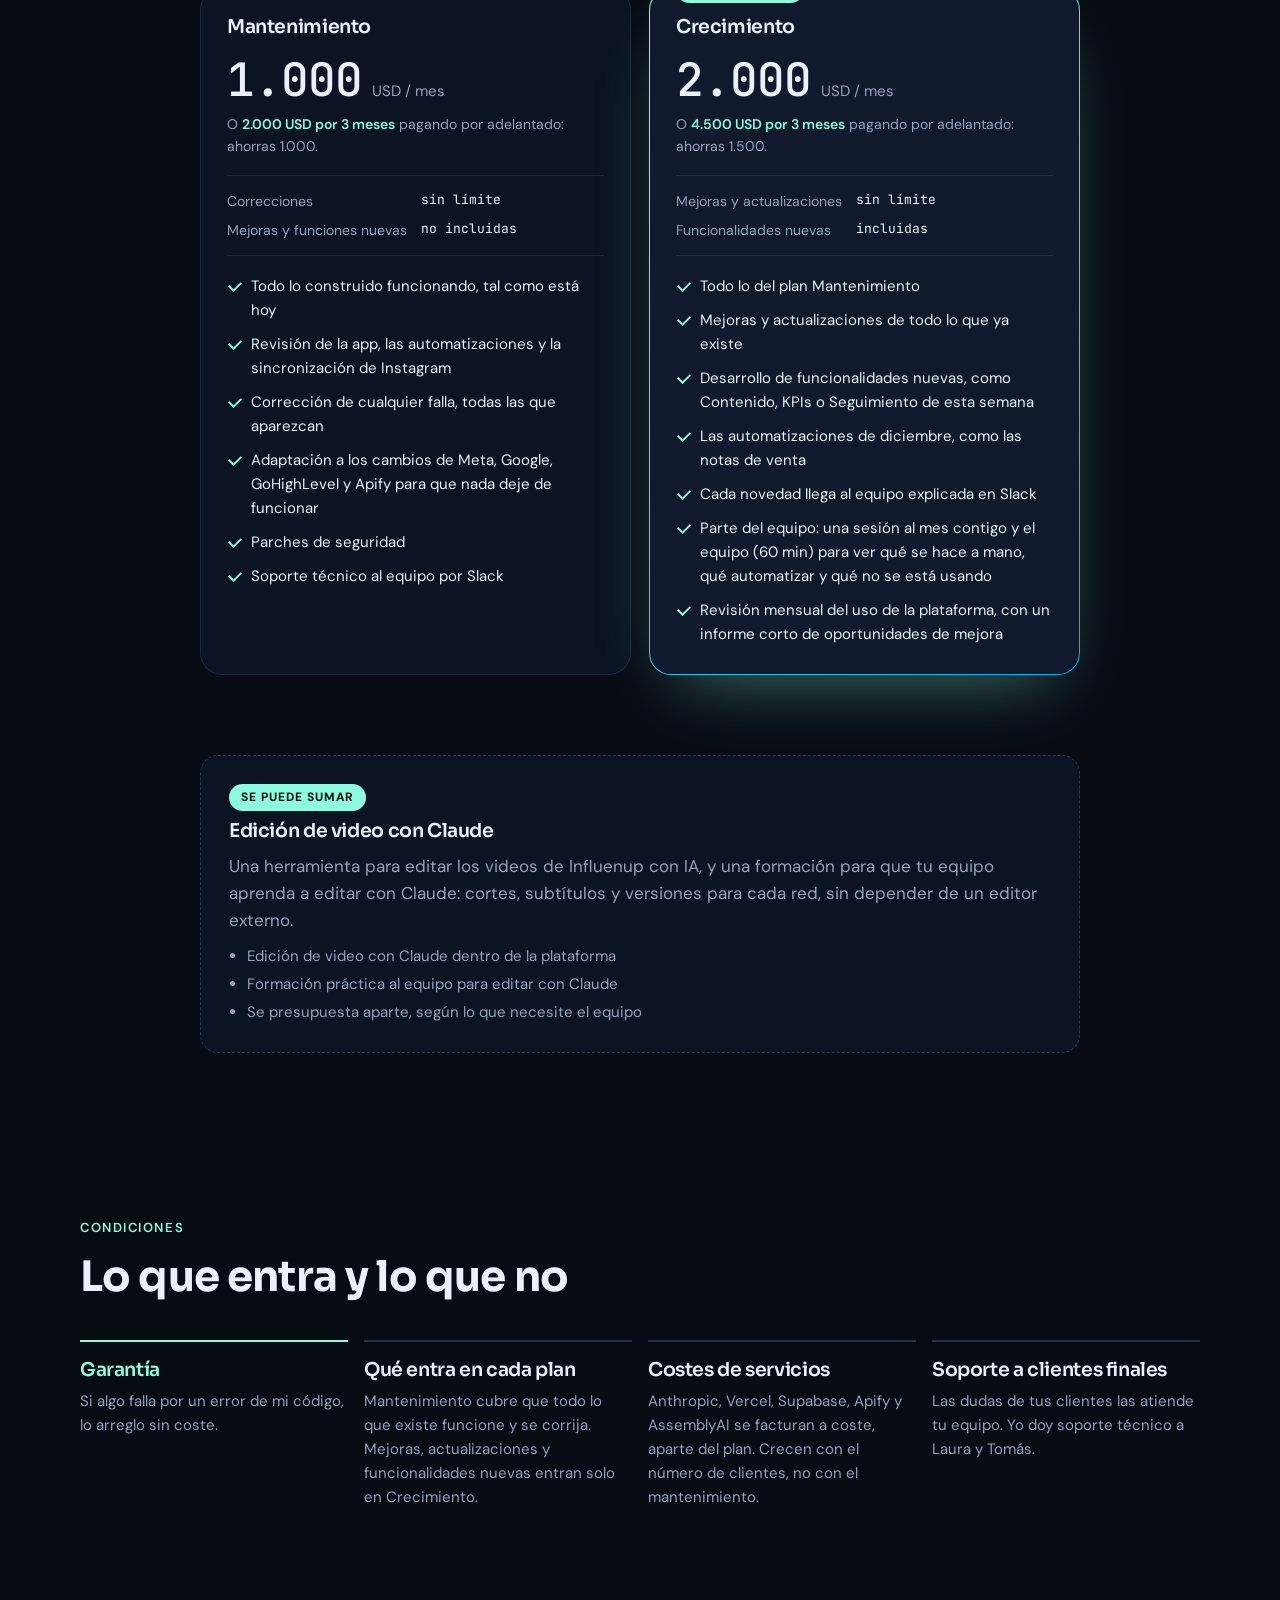
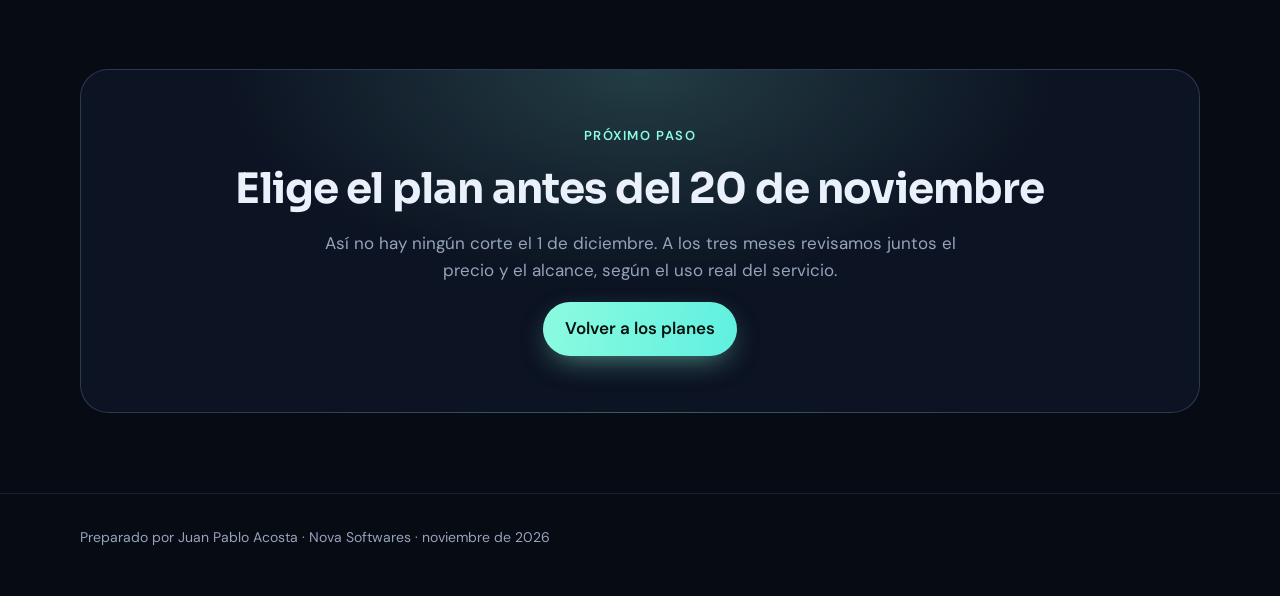
==== commit cd144bd0: "Crecimiento: sesión mensual con el equipo y revisión de uso Co-Authored-By: Claude Opus 5.5 <noreply" ====
--- a/index.html
+++ b/index.html
@@ -365,6 +365,8 @@
           <li>Desarrollo de funcionalidades nuevas, como Contenido, KPIs o Seguimiento de esta semana</li>
           <li>Las automatizaciones de diciembre, como las notas de venta</li>
           <li>Cada novedad llega al equipo explicada en Slack</li>
+          <li>Parte del equipo: una sesión al mes contigo y el equipo (60 min) para ver qué se hace a mano, qué automatizar y qué no se está usando</li>
+          <li>Revisión mensual del uso de la plataforma, con un informe corto de oportunidades de mejora</li>
         </ul>
       </article>
     </div>
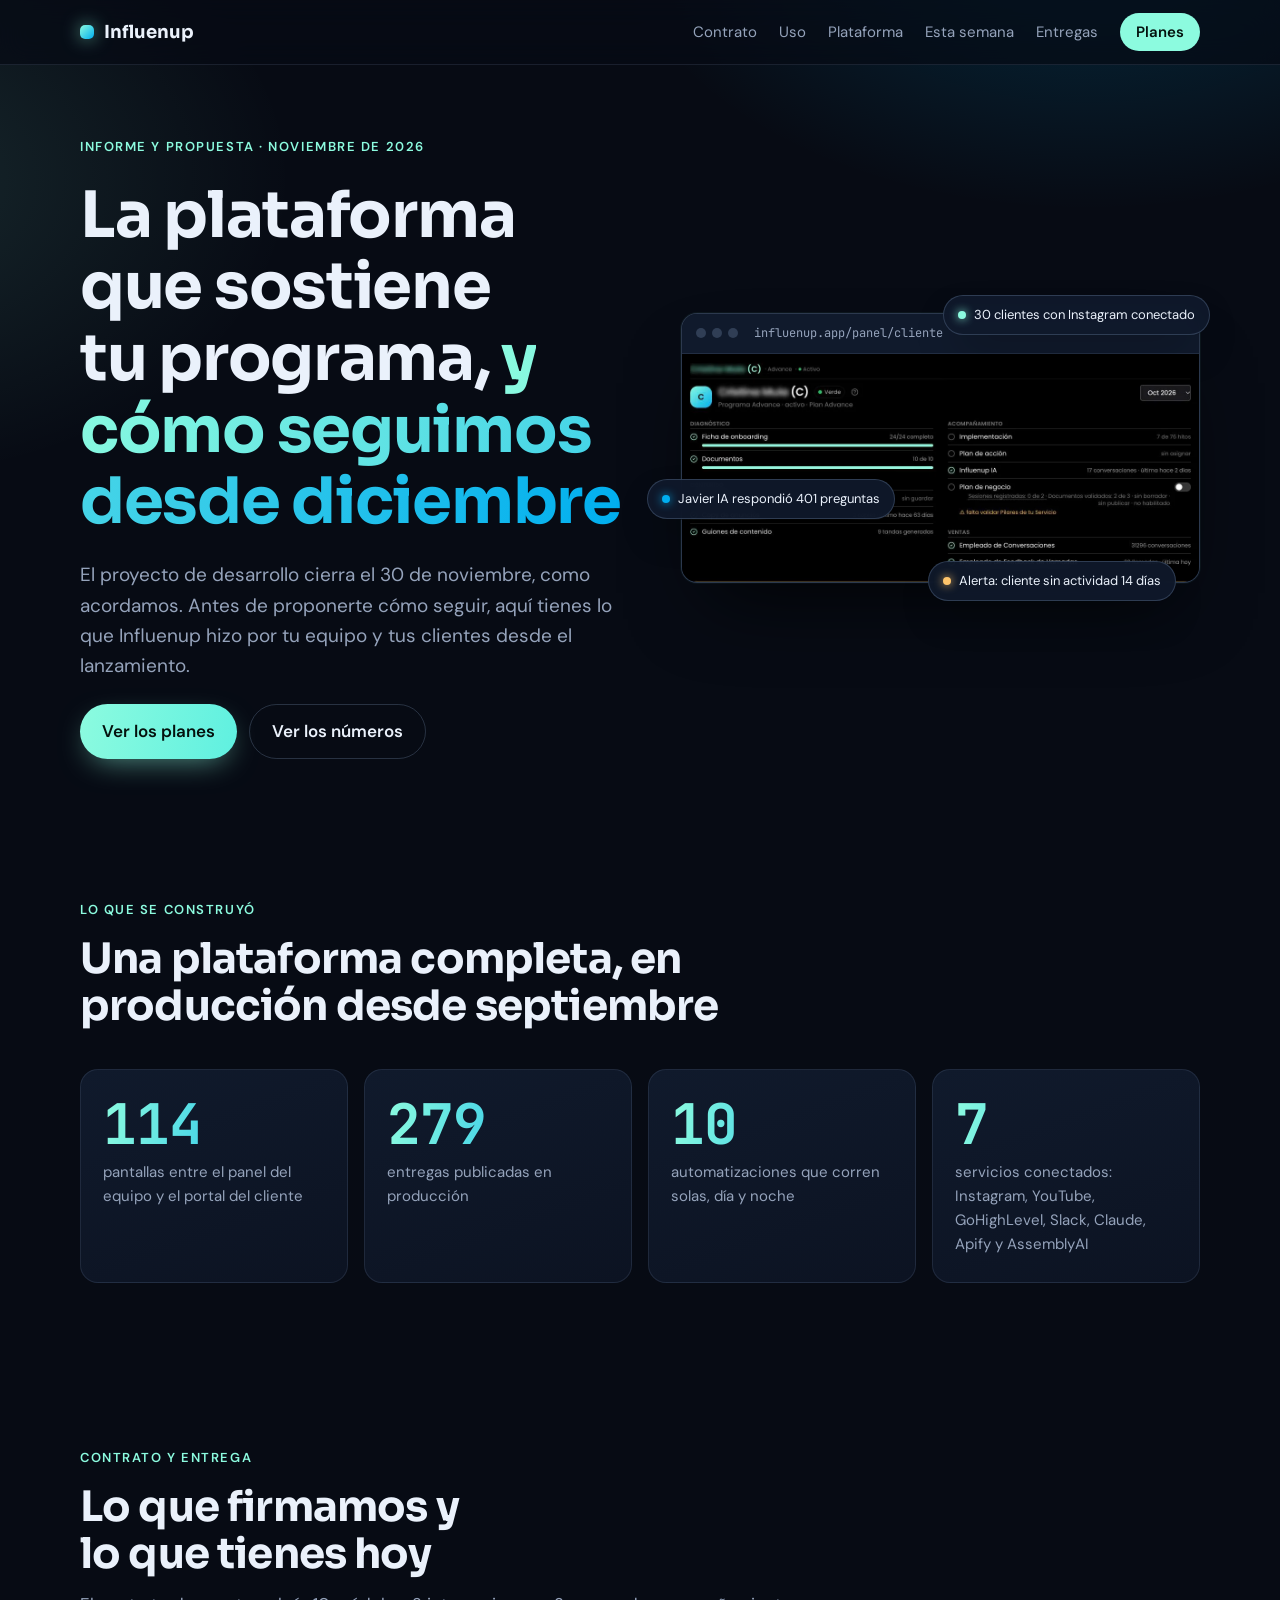
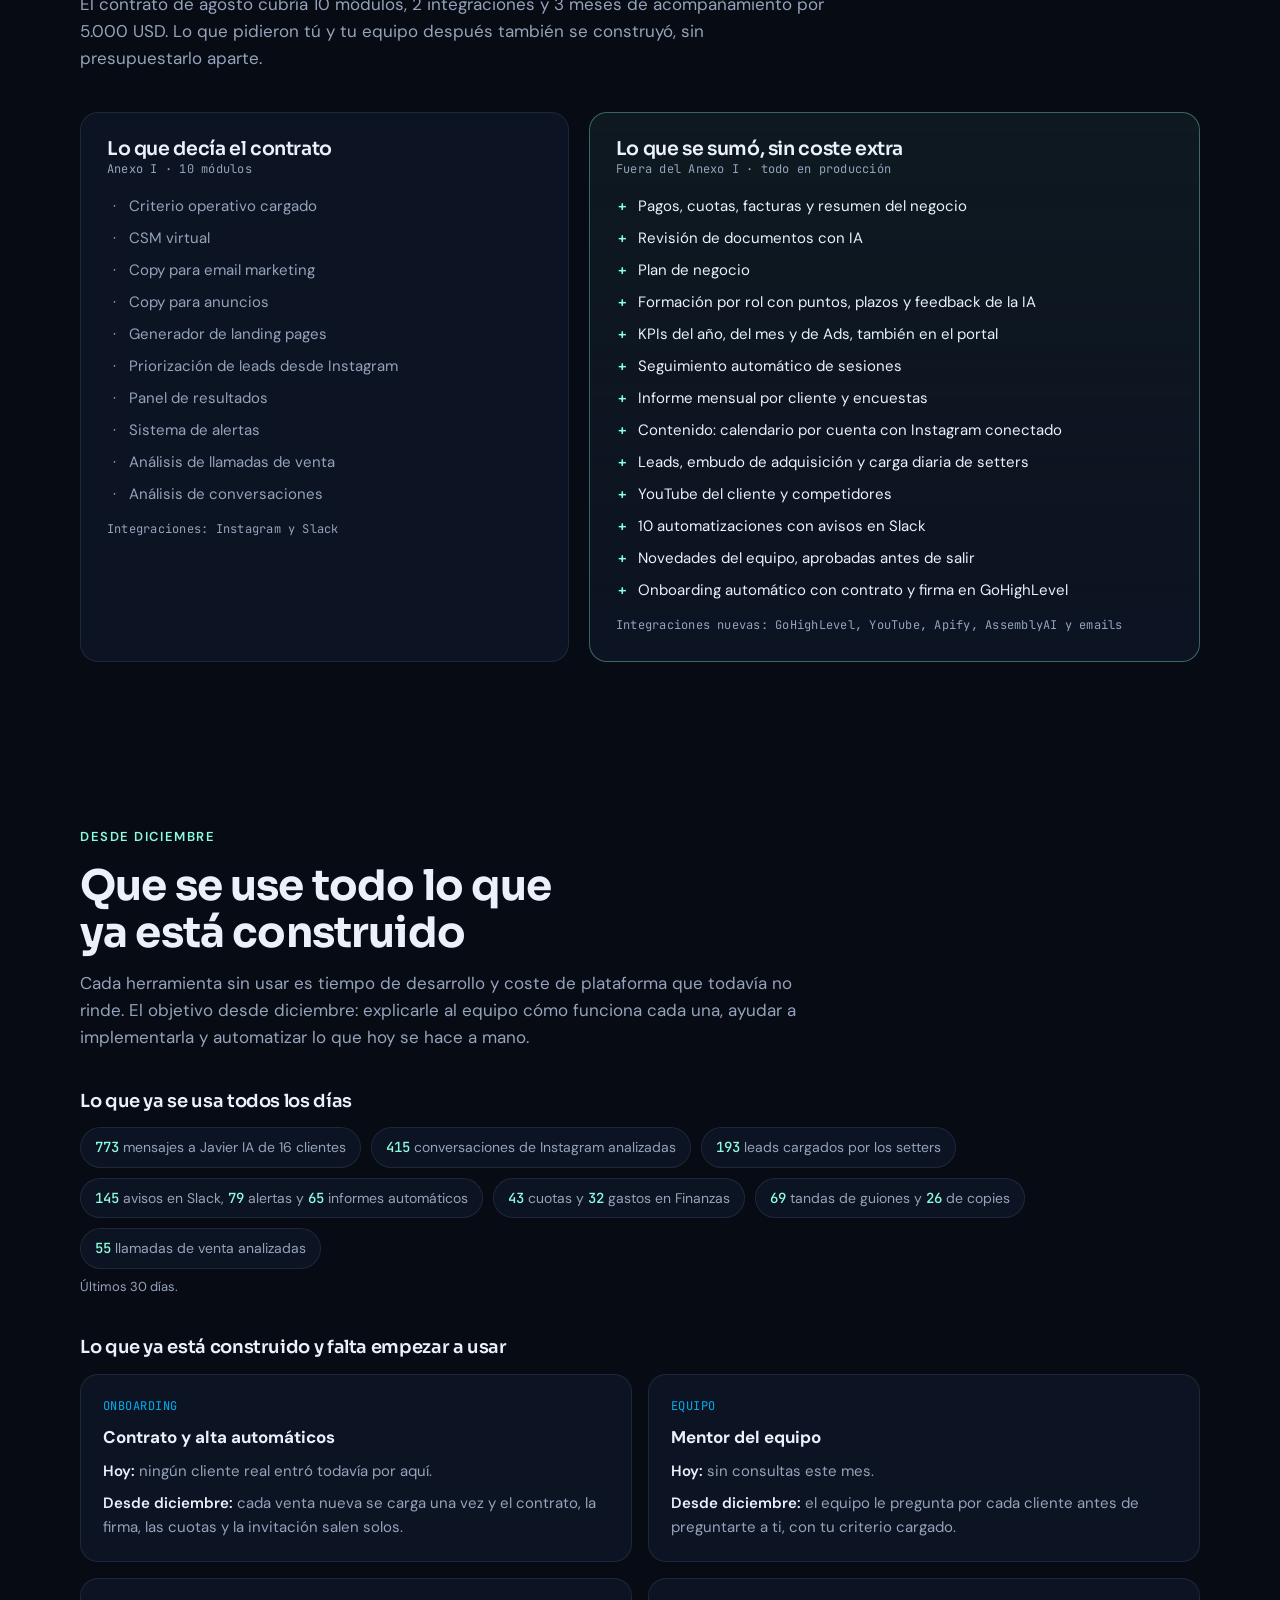
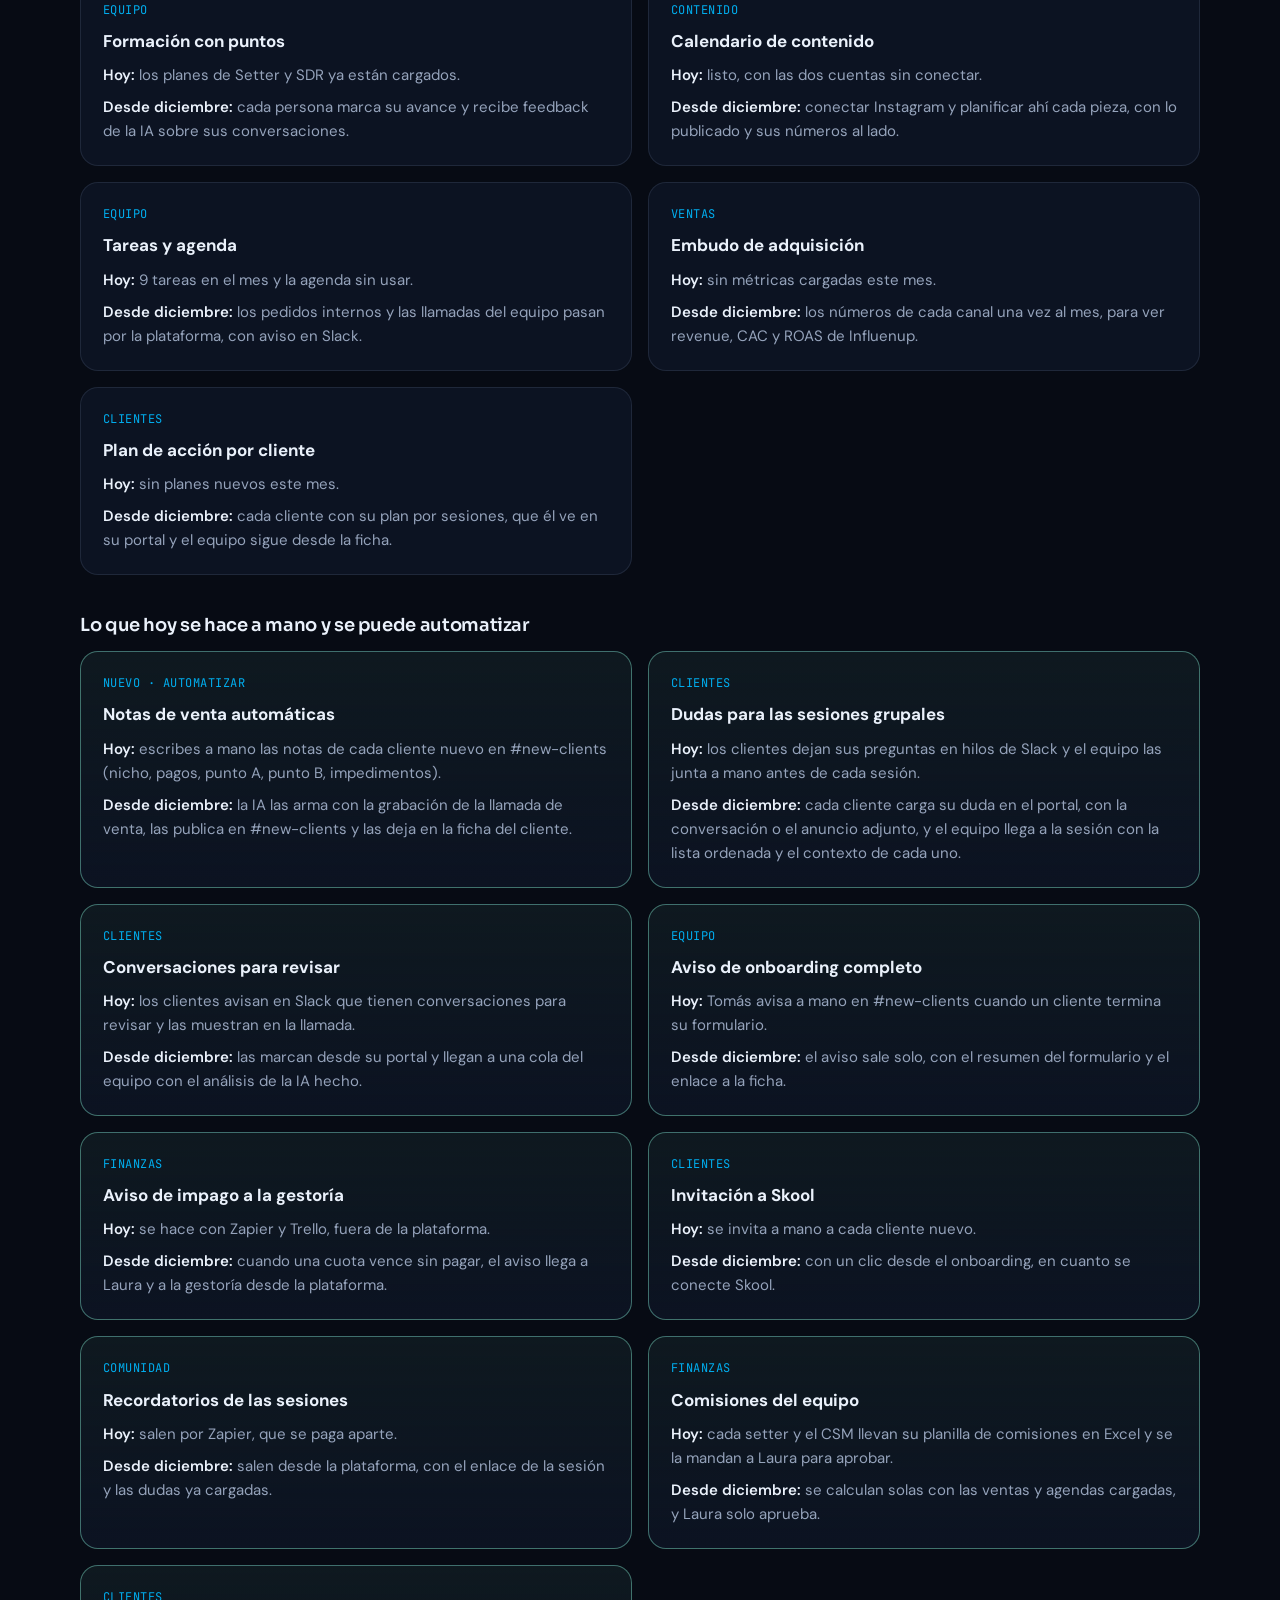
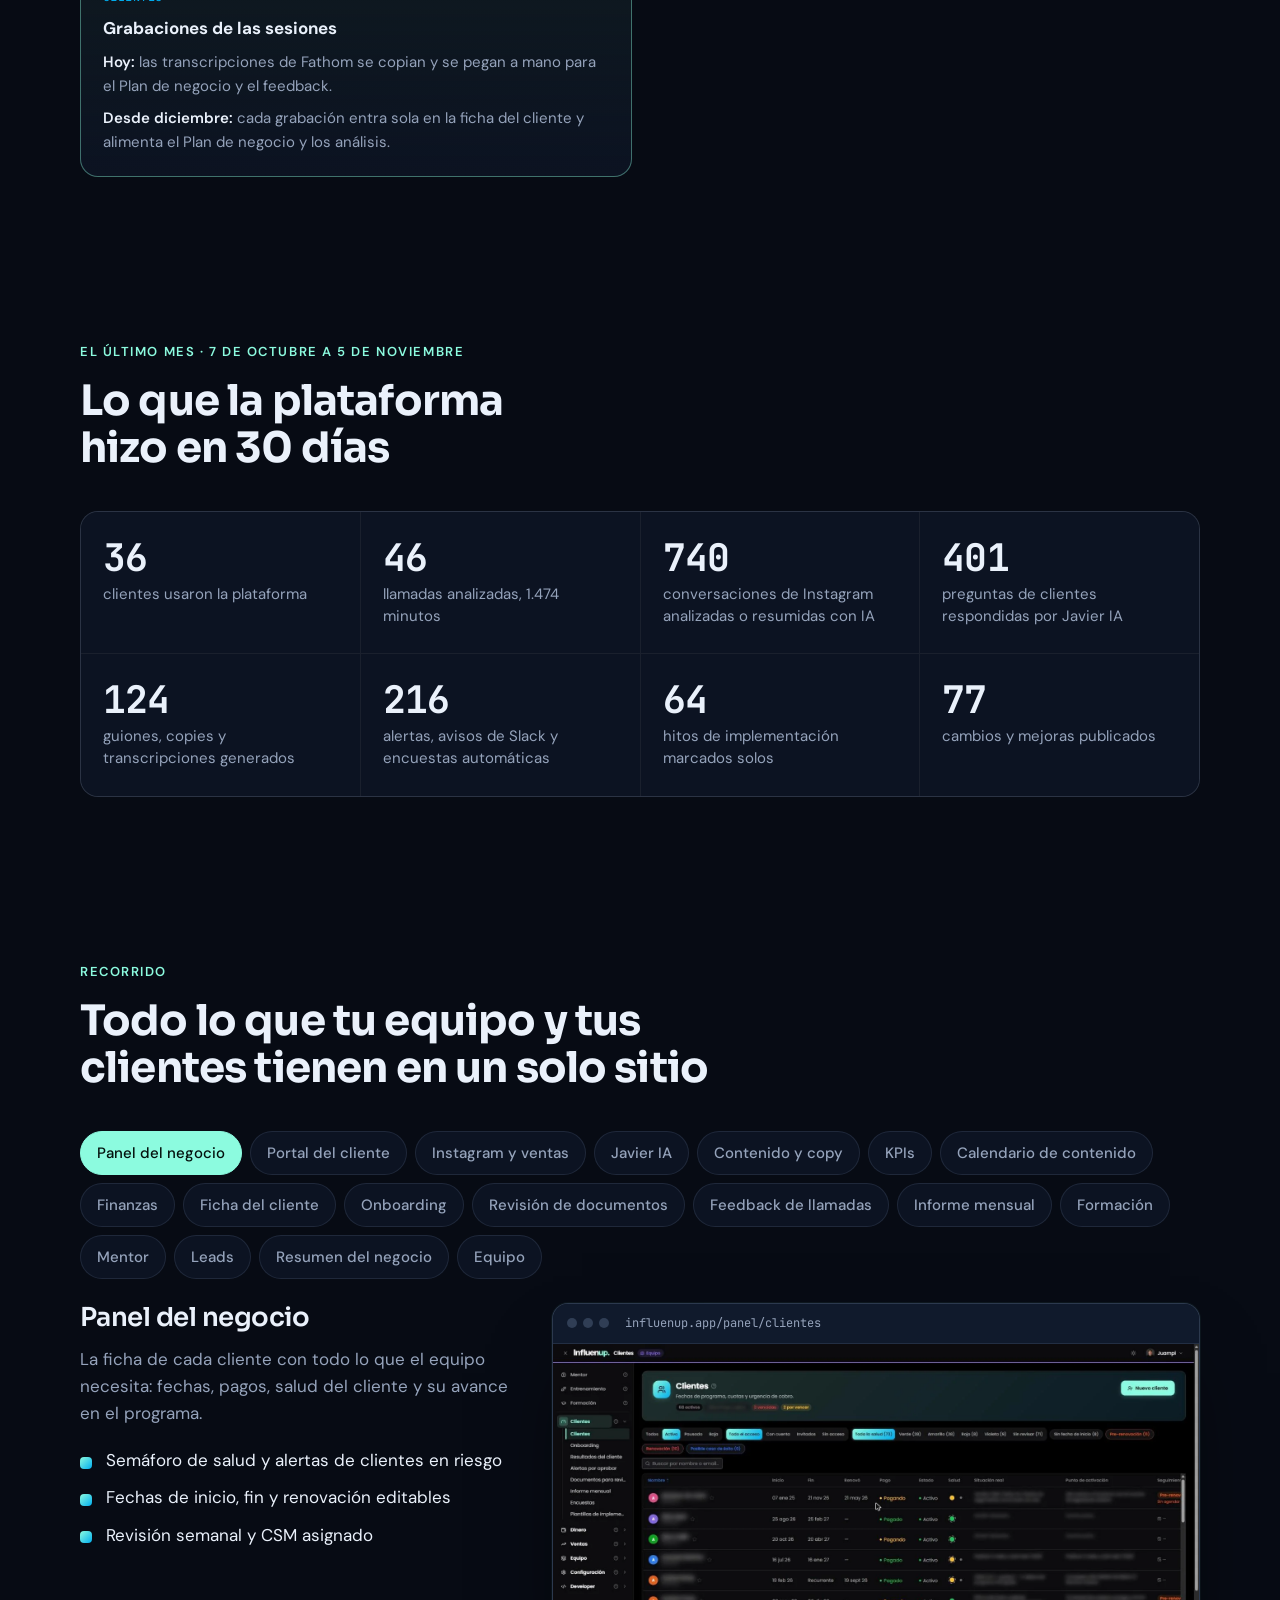
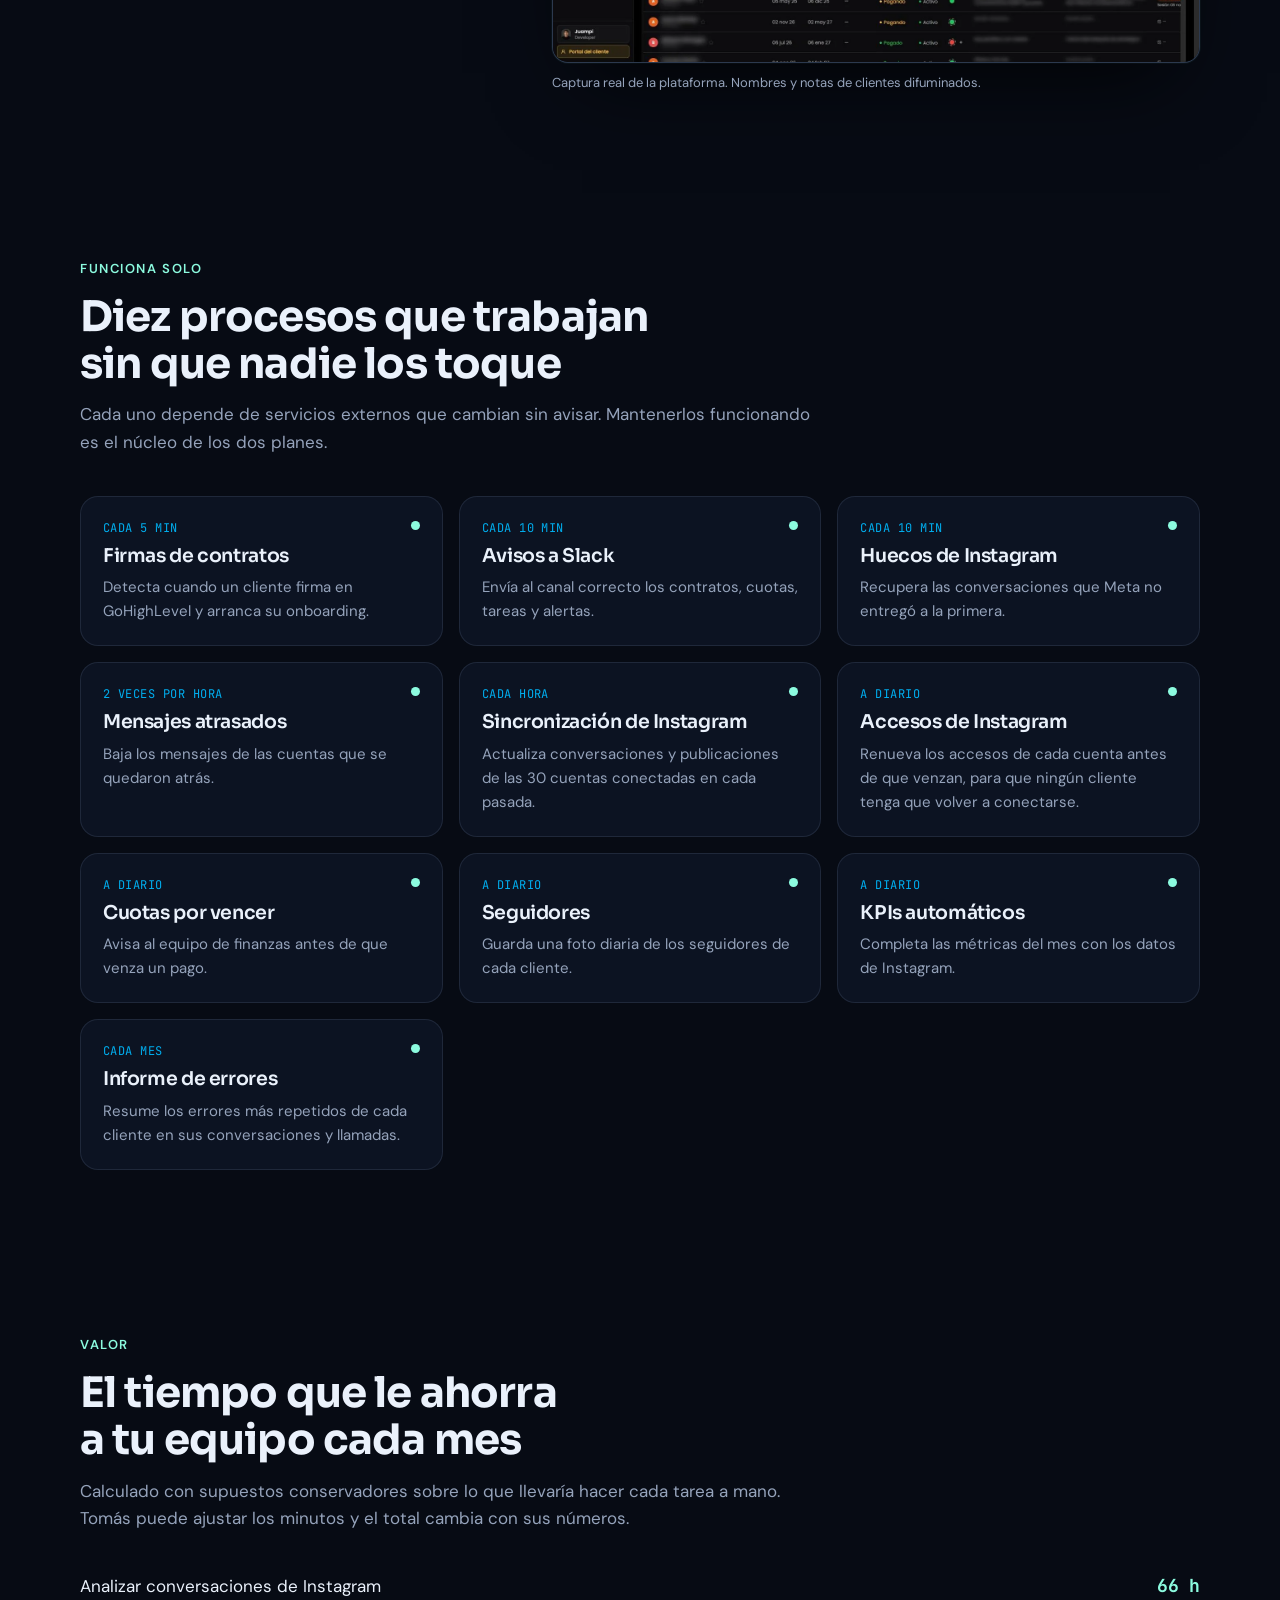
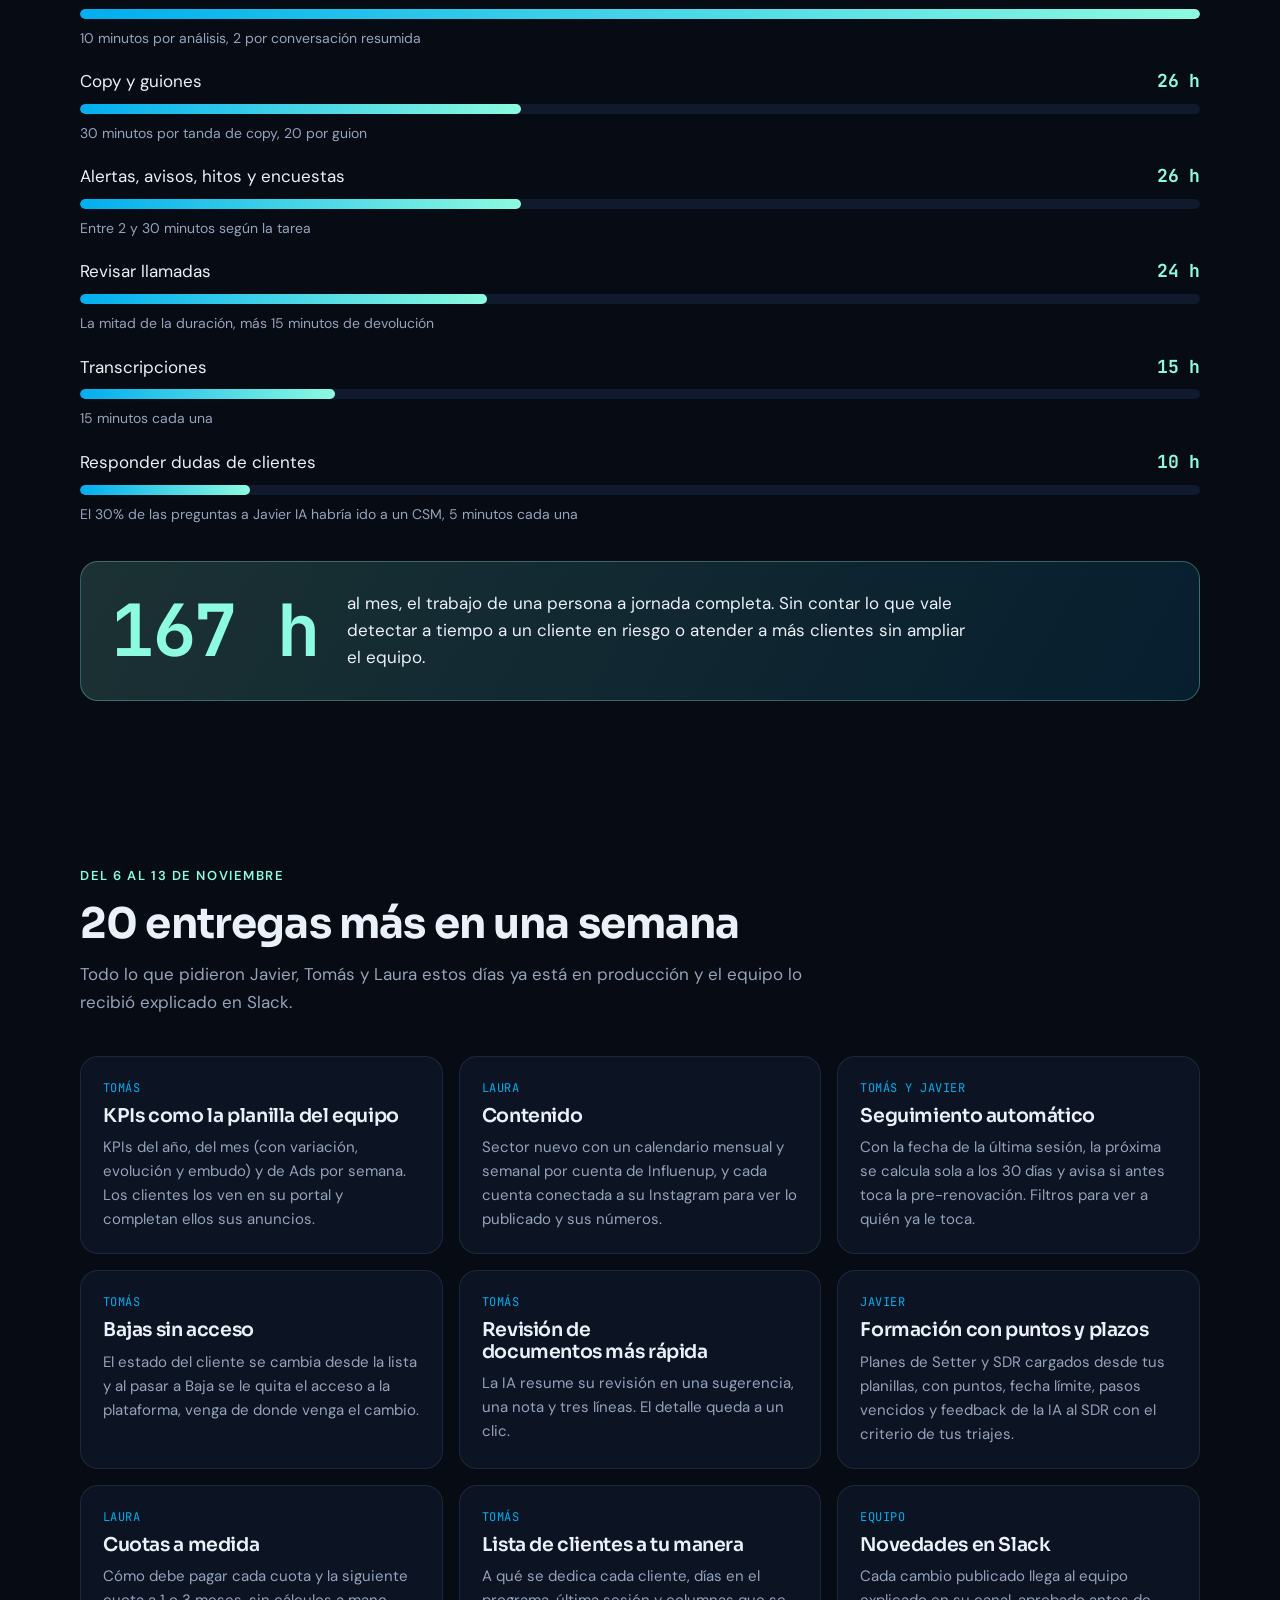
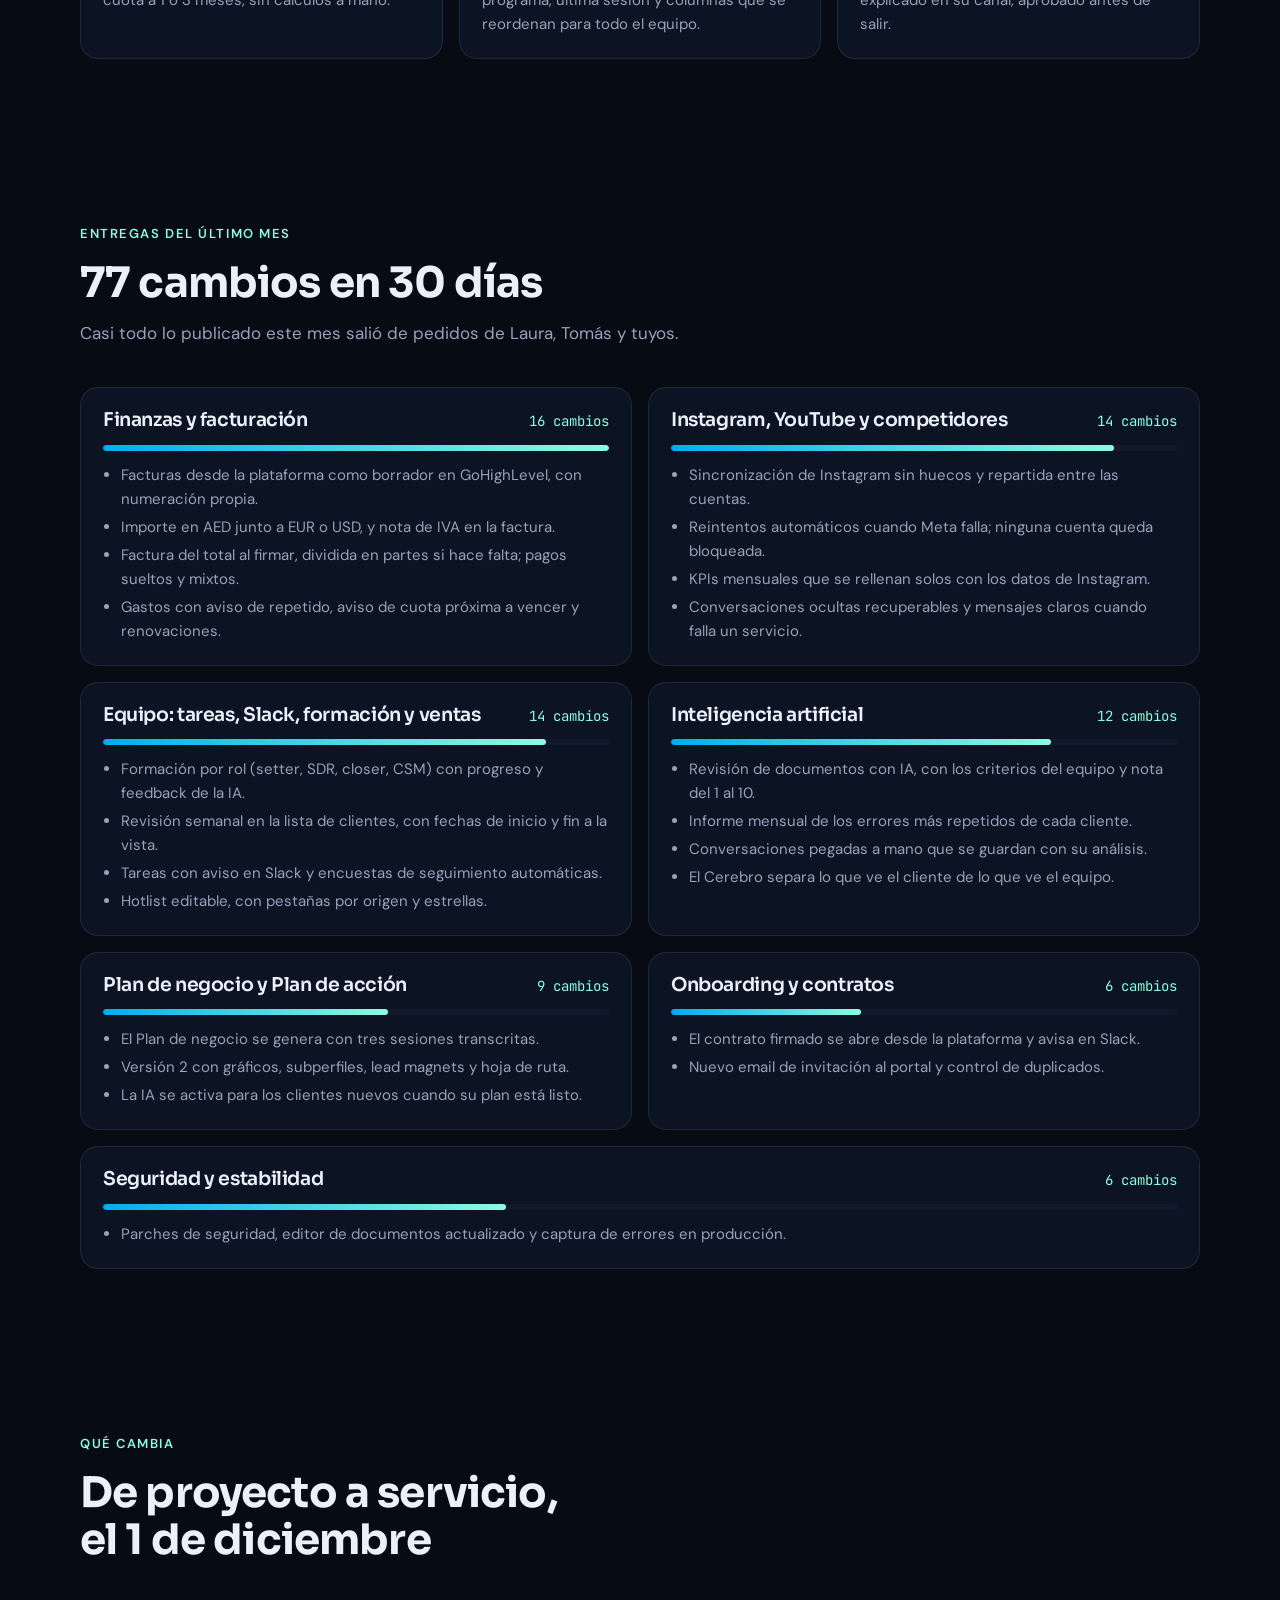
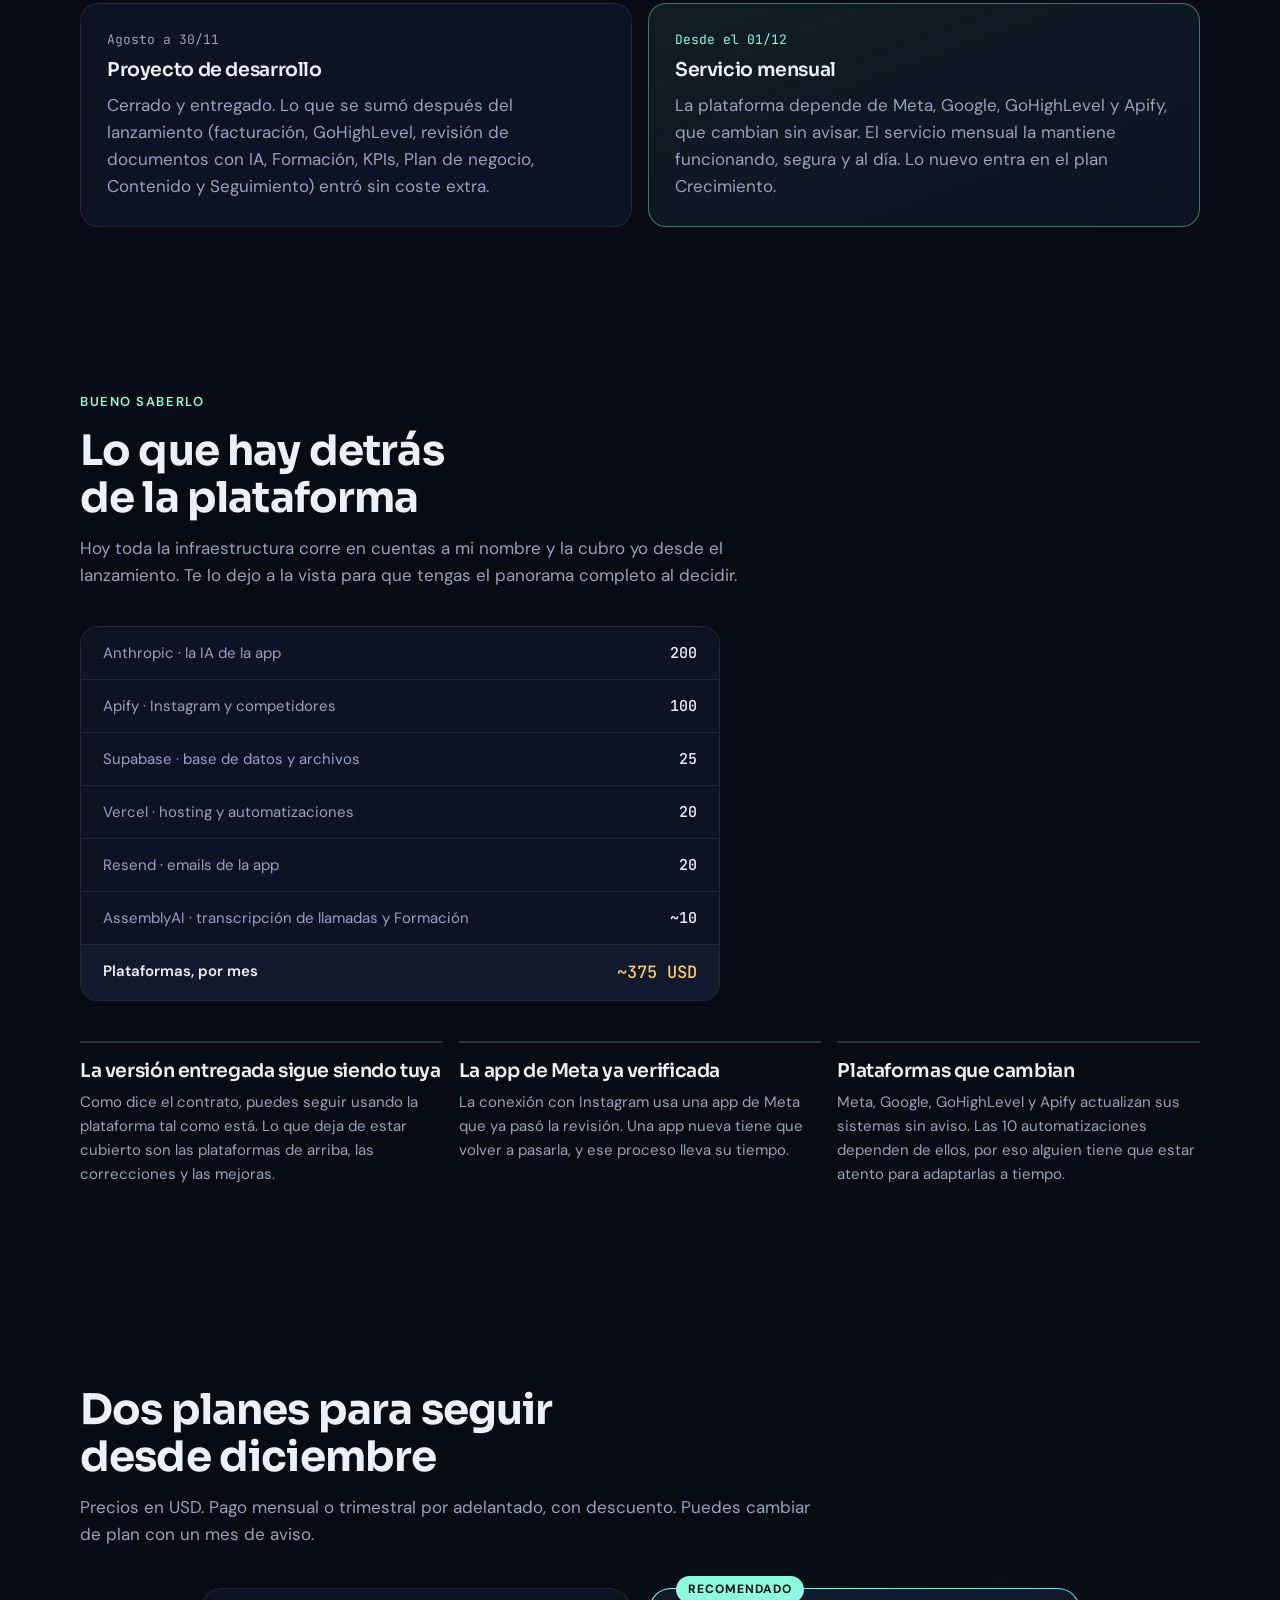
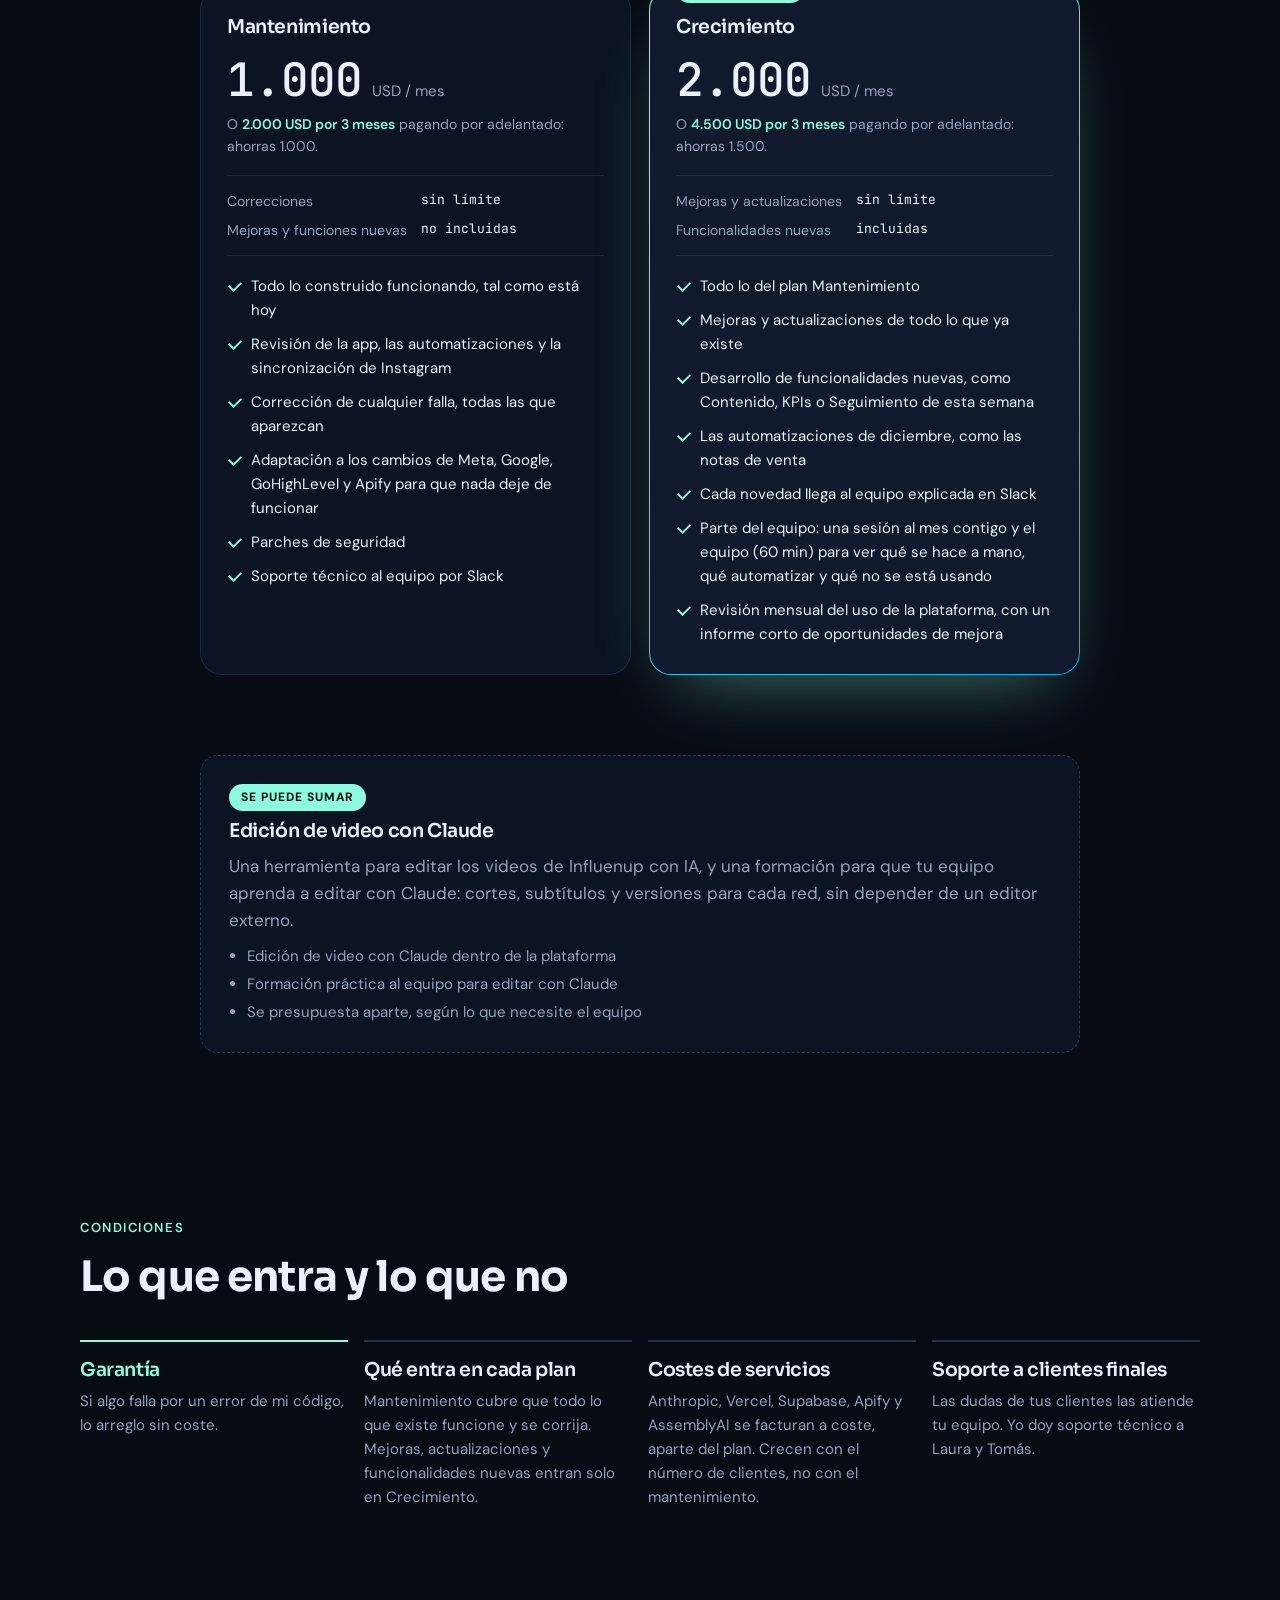
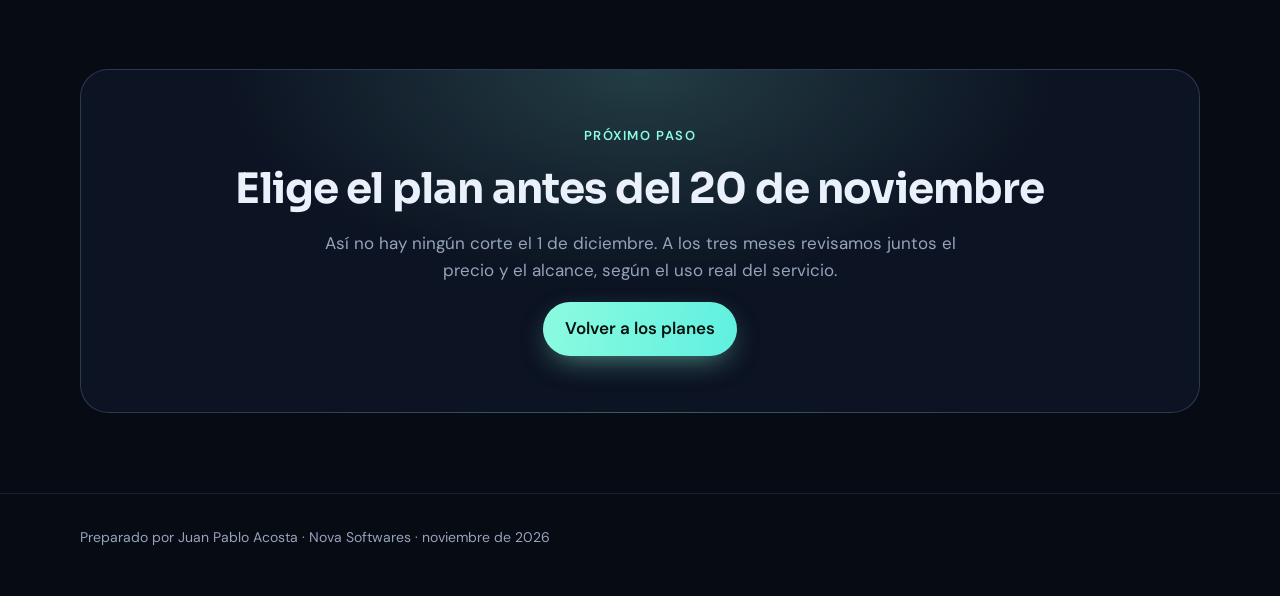
==== commit bb45236f: "Hero con captura real de la ficha de un cliente Co-Authored-By: Claude Opus 5.5 <noreply@anthropic.c" ====
--- a/index.html
+++ b/index.html
@@ -45,31 +45,10 @@
 
     <div class="hero-visual reveal" aria-hidden="true">
       <div class="mock mock-hero">
-        <div class="mock-bar"><i></i><i></i><i></i><span>influenup.app/panel</span></div>
-        <div class="mock-body">
-          <div class="mock-side">
-            <b class="on"></b><b></b><b></b><b></b><b></b><b></b>
-          </div>
-          <div class="mock-main">
-            <div class="mock-kpis">
-              <div><small>Clientes activos</small><strong data-count="36">36</strong></div>
-              <div><small>Llamadas</small><strong data-count="46">46</strong></div>
-              <div><small>Alertas</small><strong data-count="67">67</strong></div>
-            </div>
-            <div class="mock-chart">
-              <svg viewBox="0 0 300 90" preserveAspectRatio="none">
-                <defs><linearGradient id="hg" x1="0" x2="0" y1="0" y2="1"><stop offset="0" stop-color="var(--mint)" stop-opacity=".45"/><stop offset="1" stop-color="var(--mint)" stop-opacity="0"/></linearGradient></defs>
-                <path class="area" d="M0,70 C30,62 50,66 80,52 C110,38 130,48 160,34 C190,20 220,30 250,18 C270,10 290,14 300,8 L300,90 L0,90 Z" fill="url(#hg)"/>
-                <path class="line" d="M0,70 C30,62 50,66 80,52 C110,38 130,48 160,34 C190,20 220,30 250,18 C270,10 290,14 300,8" fill="none" stroke="var(--mint)" stroke-width="2.5"/>
-              </svg>
-            </div>
-            <div class="mock-rows">
-              <span style="--w:82%"></span><span style="--w:64%"></span><span style="--w:74%"></span>
-            </div>
-          </div>
-        </div>
+        <div class="mock-bar"><i></i><i></i><i></i><span>influenup.app/panel/cliente</span></div>
+        <div class="mock-body mock-body-img"><img src="capturas/hero-ficha.webp" alt="Ficha real de un cliente en el panel de Influenup" width="1140" height="504"></div>
       </div>
-      <div class="float f1"><span class="pill-dot good"></span>Contrato firmado · onboarding ejecutado</div>
+      <div class="float f1"><span class="pill-dot good"></span>30 clientes con Instagram conectado</div>
       <div class="float f2"><span class="pill-dot"></span>Javier IA respondió 401 preguntas</div>
       <div class="float f3"><span class="pill-dot warn"></span>Alerta: cliente sin actividad 14 días</div>
     </div>
--- a/styles.css
+++ b/styles.css
@@ -341,3 +341,7 @@
 .act p b { color: var(--fg); font-weight: 600; }
 .act-new { border-color: rgba(140,251,223,.4); background: linear-gradient(180deg, rgba(140,251,223,.06), var(--bg-2)); }
 @media (max-width: 860px) { .acts { grid-template-columns: 1fr; } }
+
+/* Hero con captura real */
+.mock-body-img { display: block; padding: 0; min-height: 0; }
+.mock-body-img img { display: block; width: 100%; height: auto; }
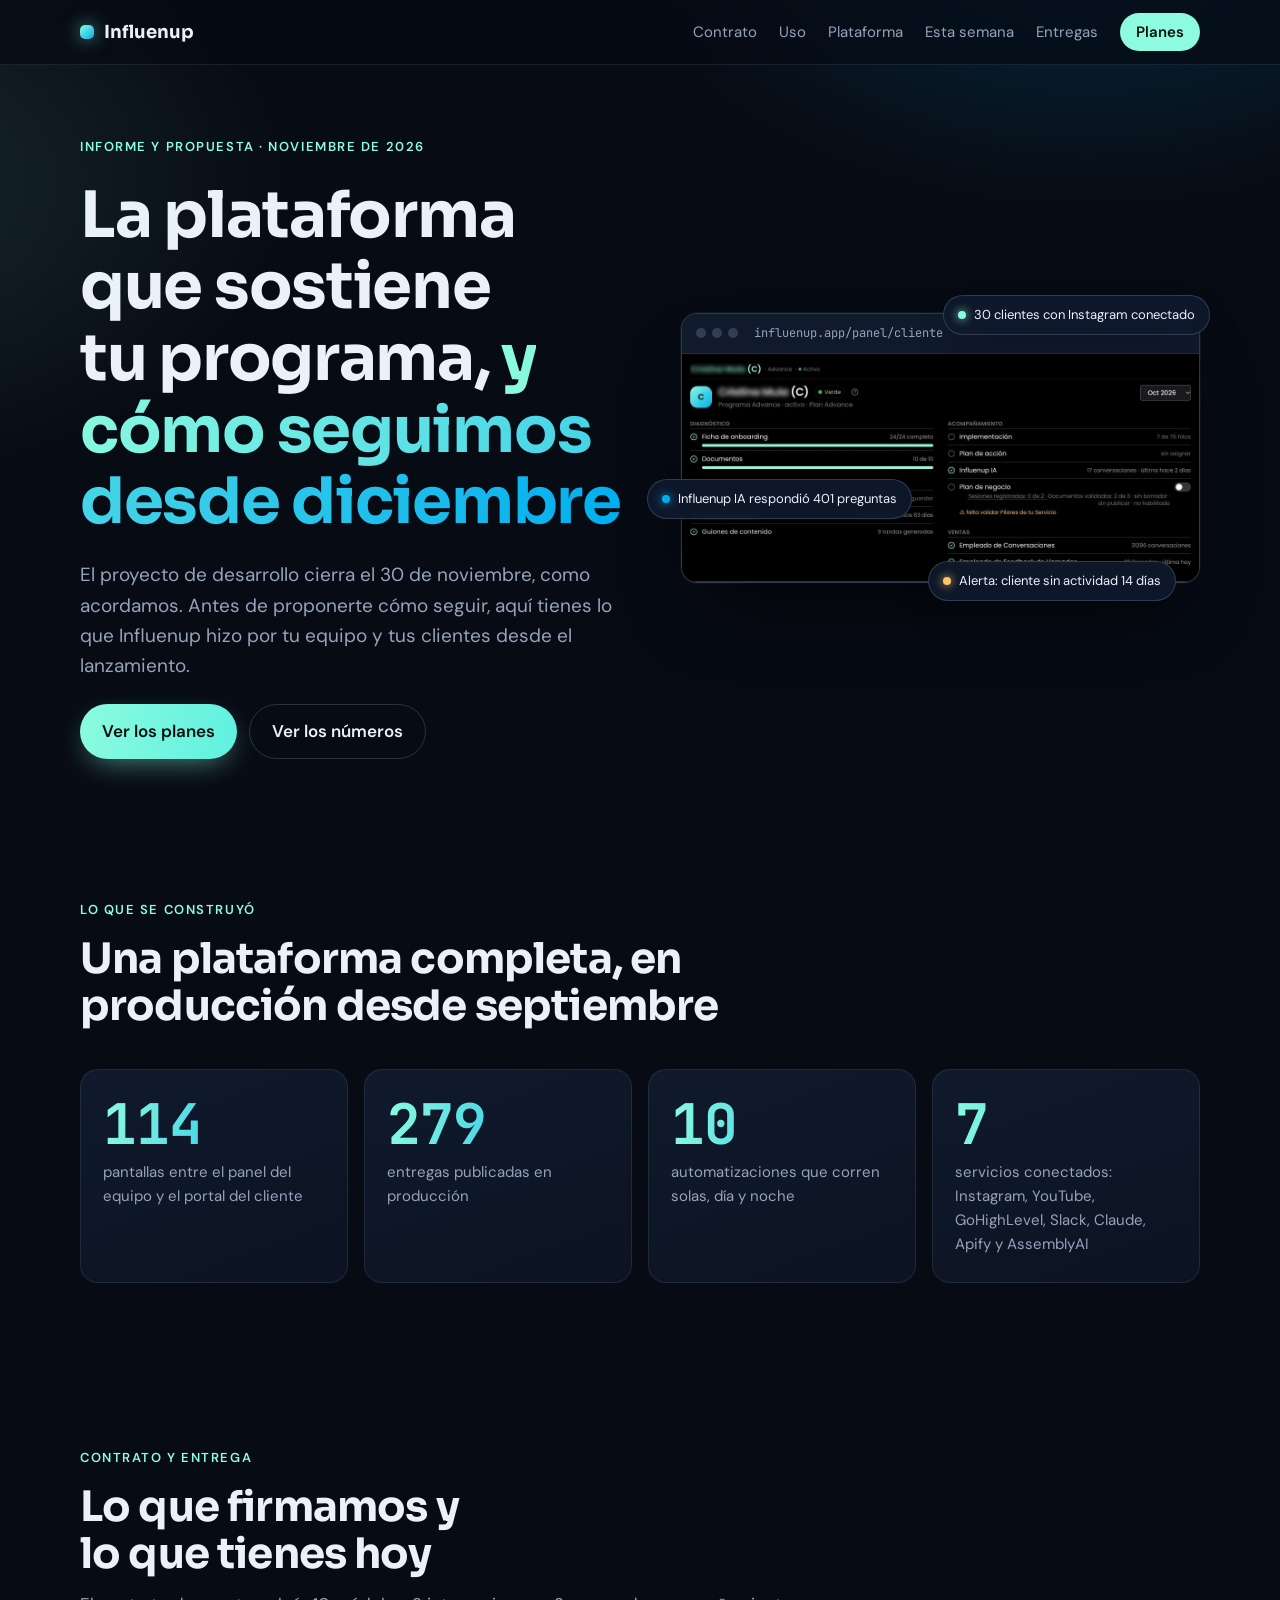
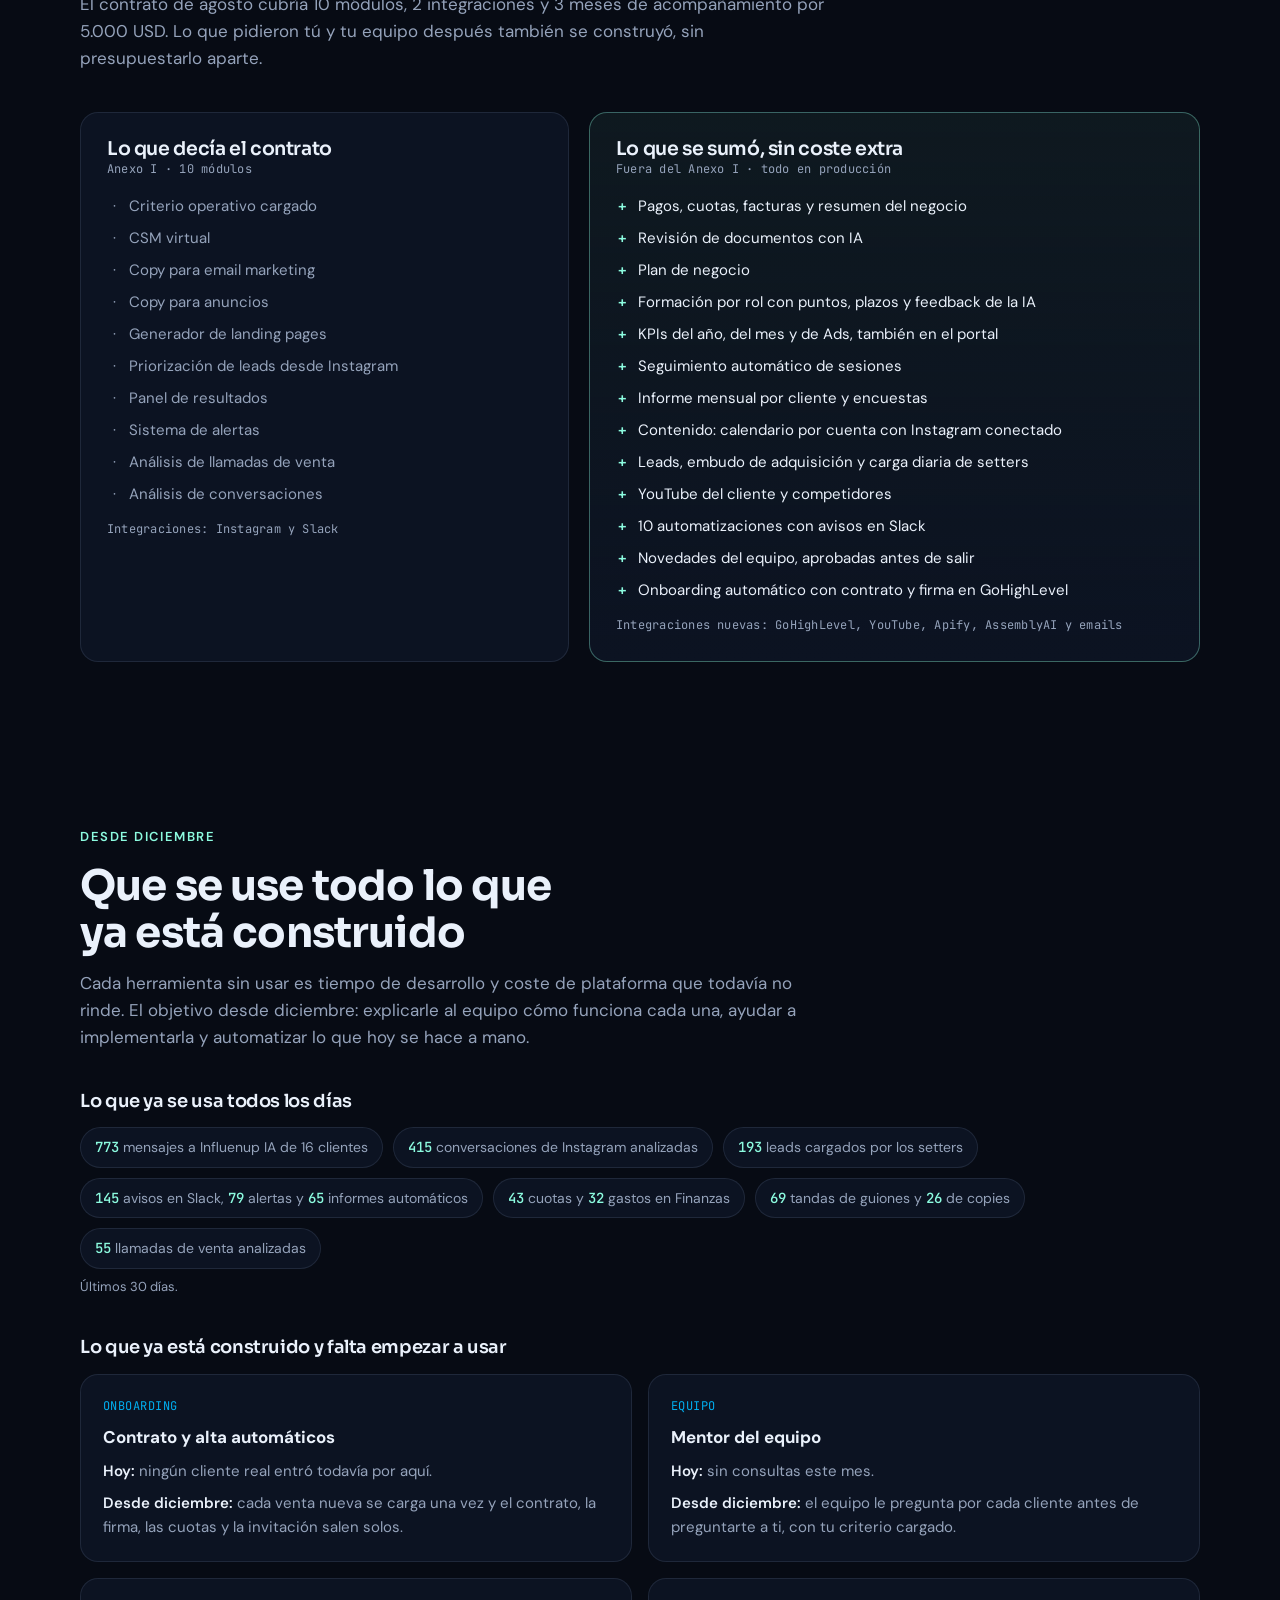
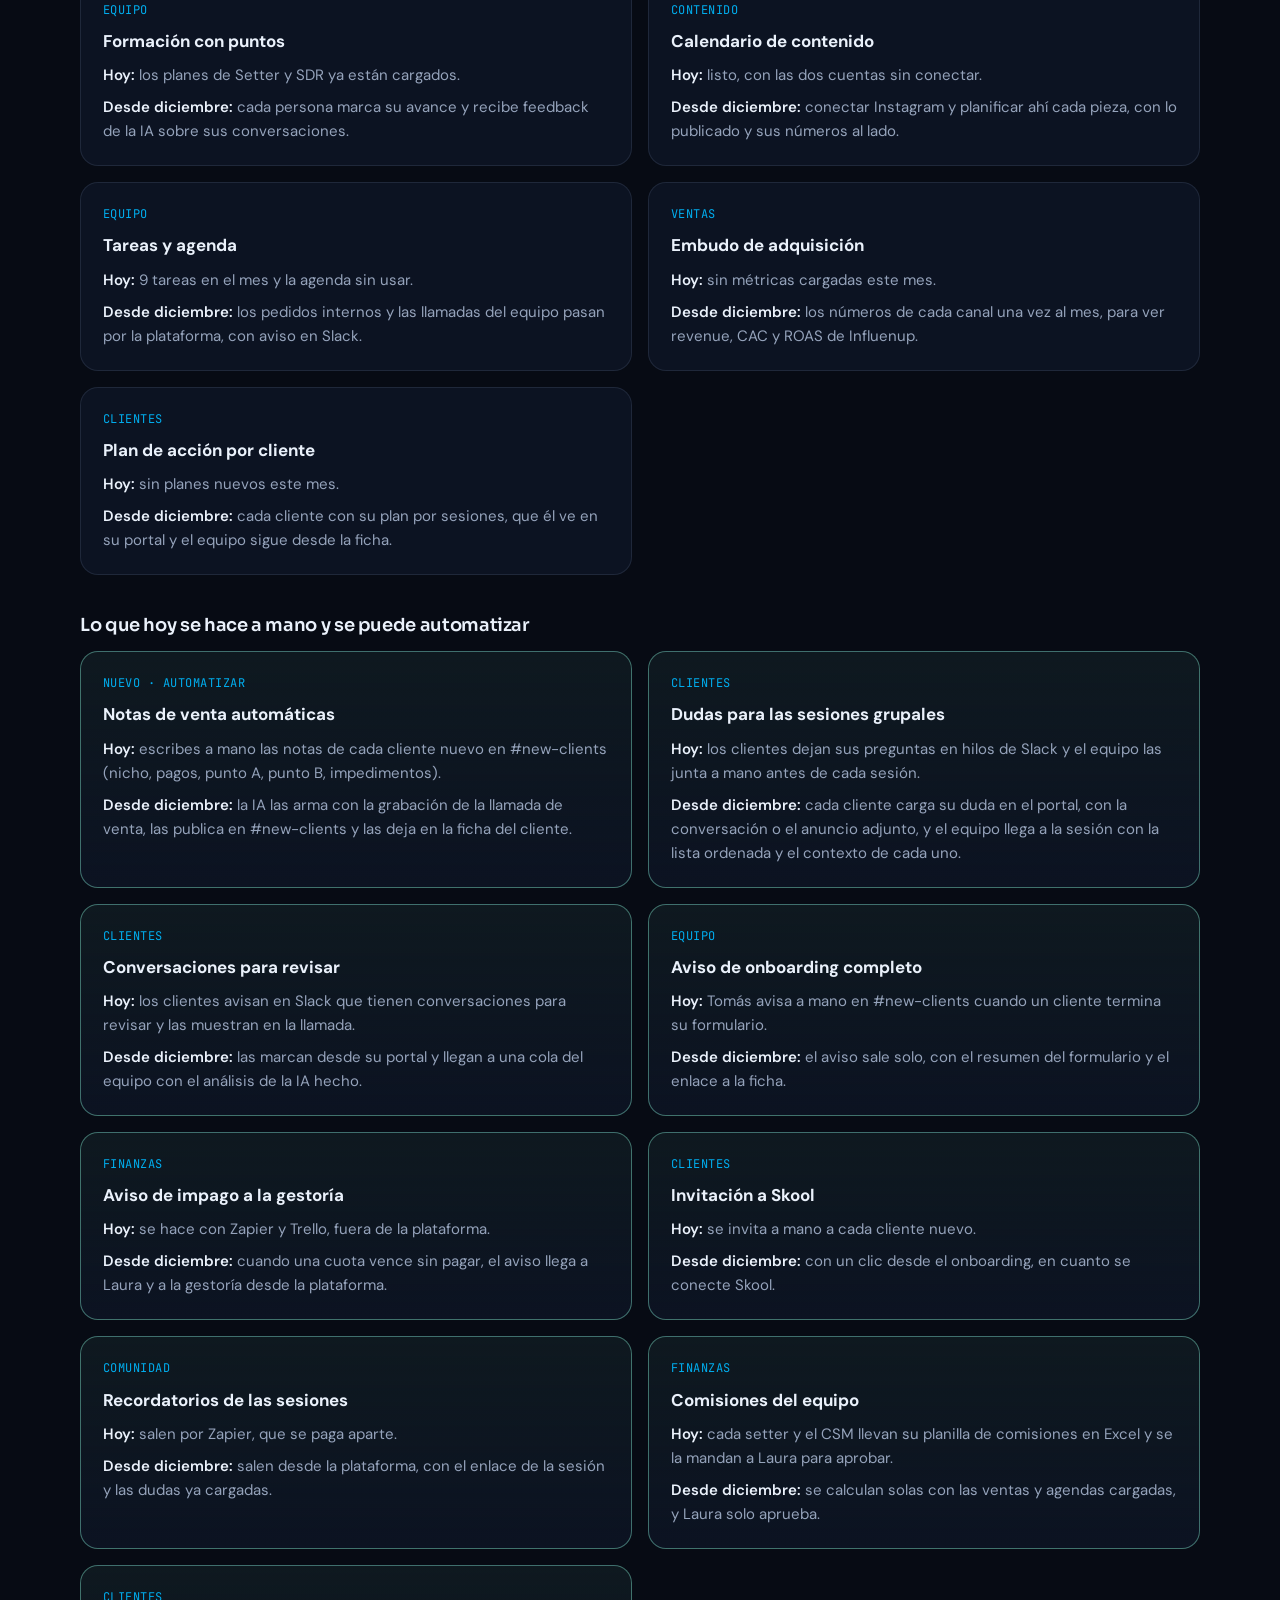
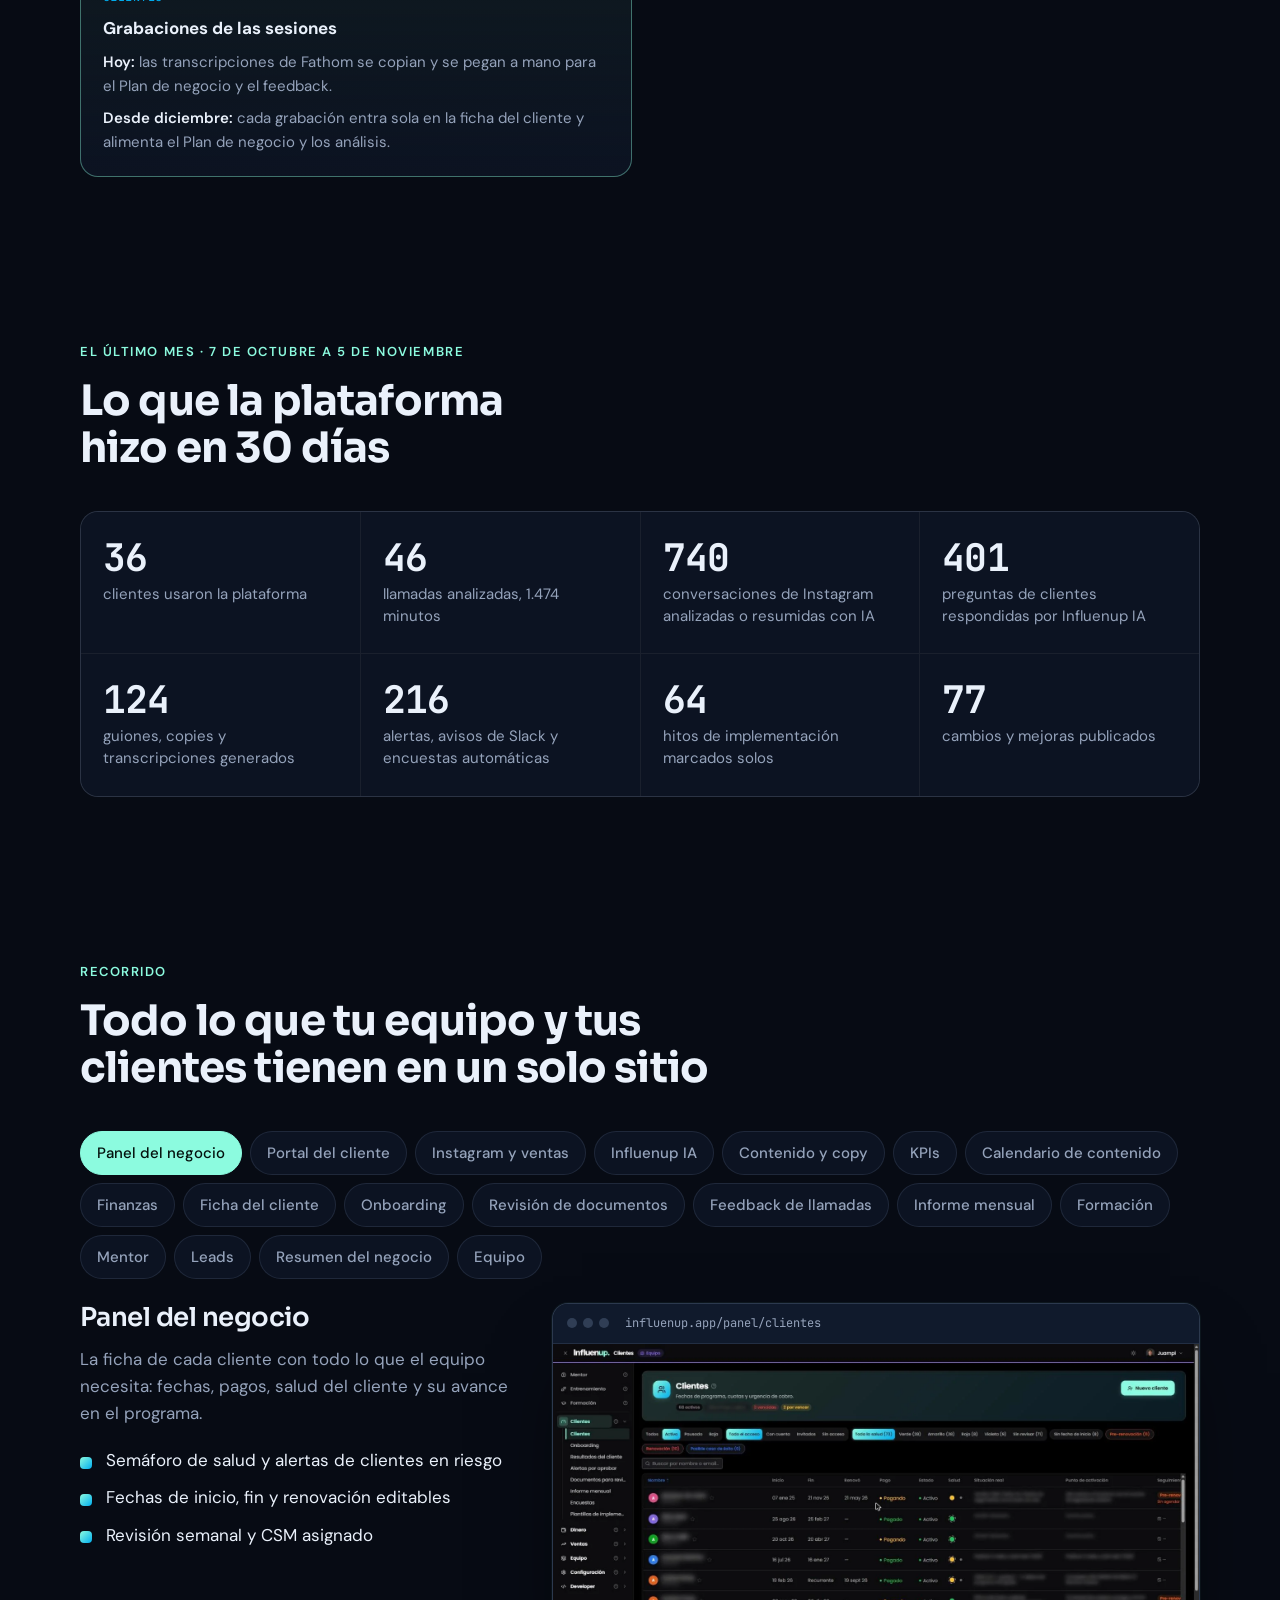
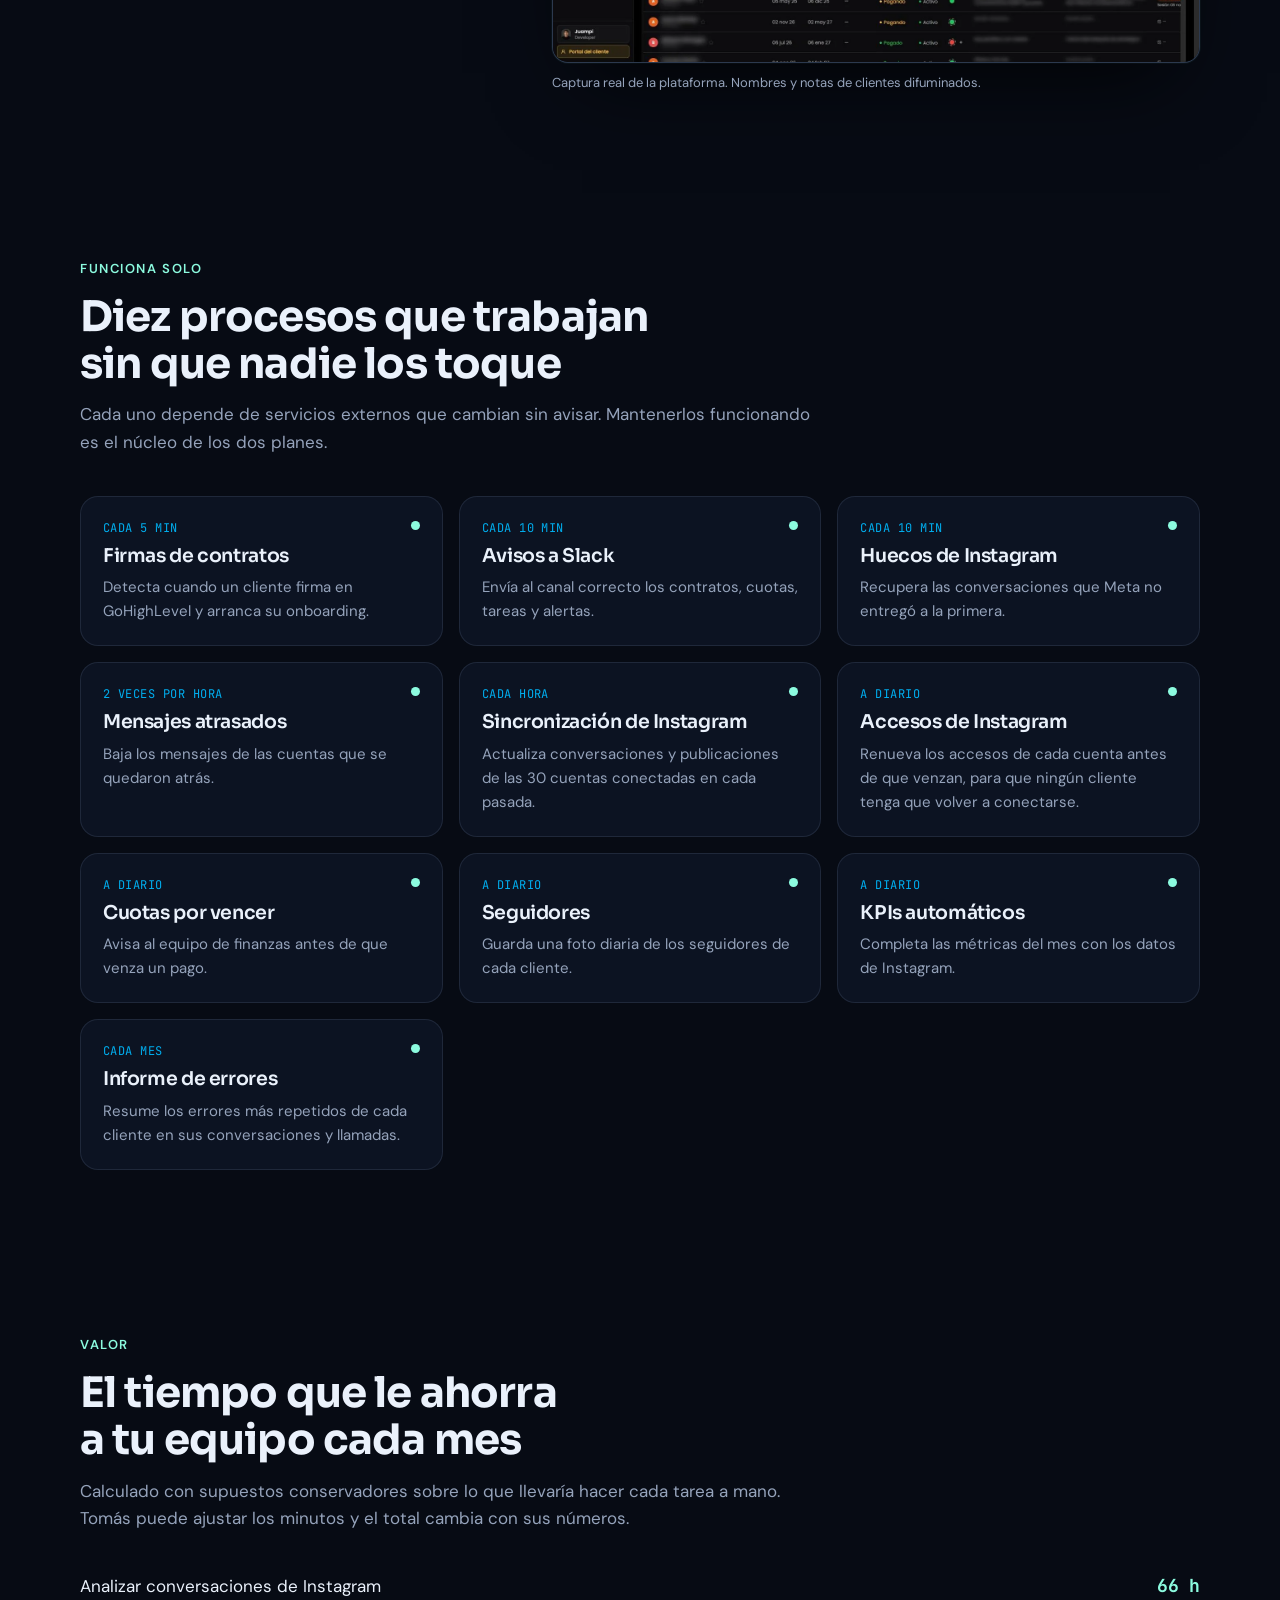
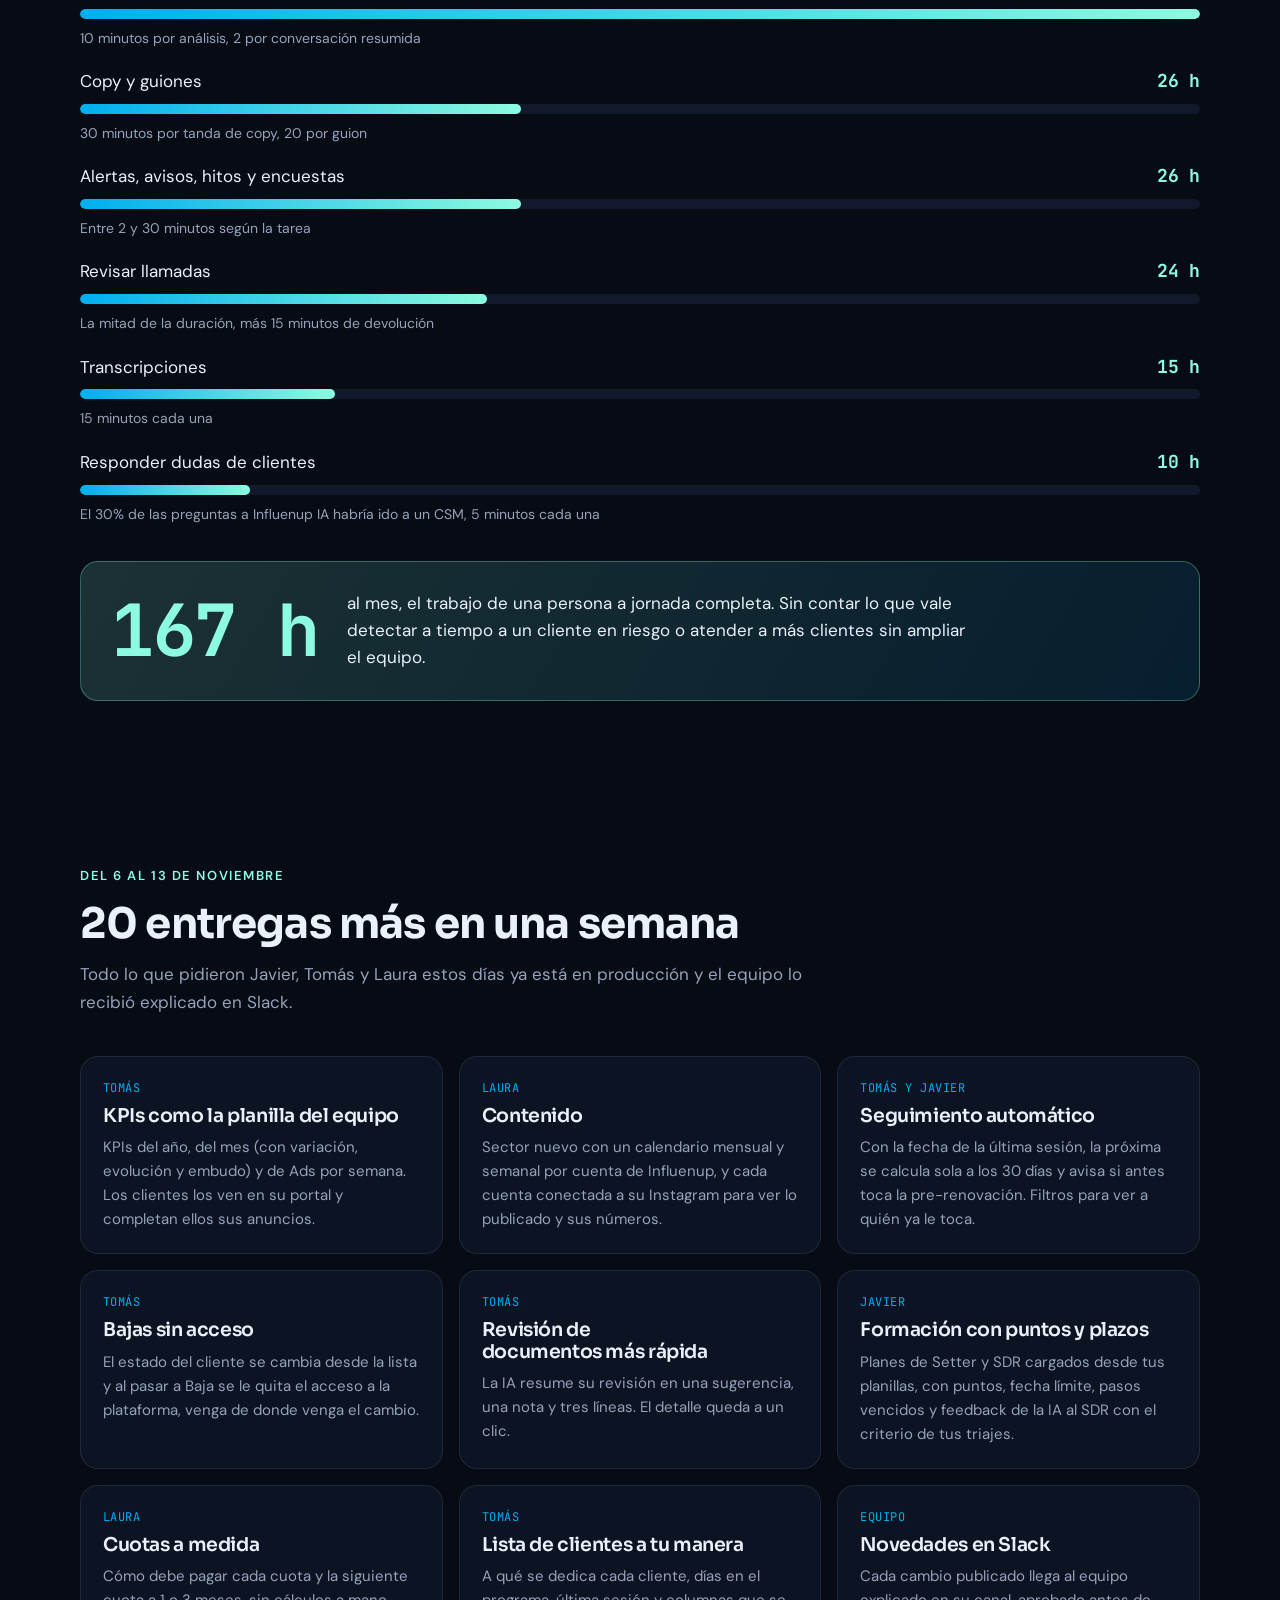
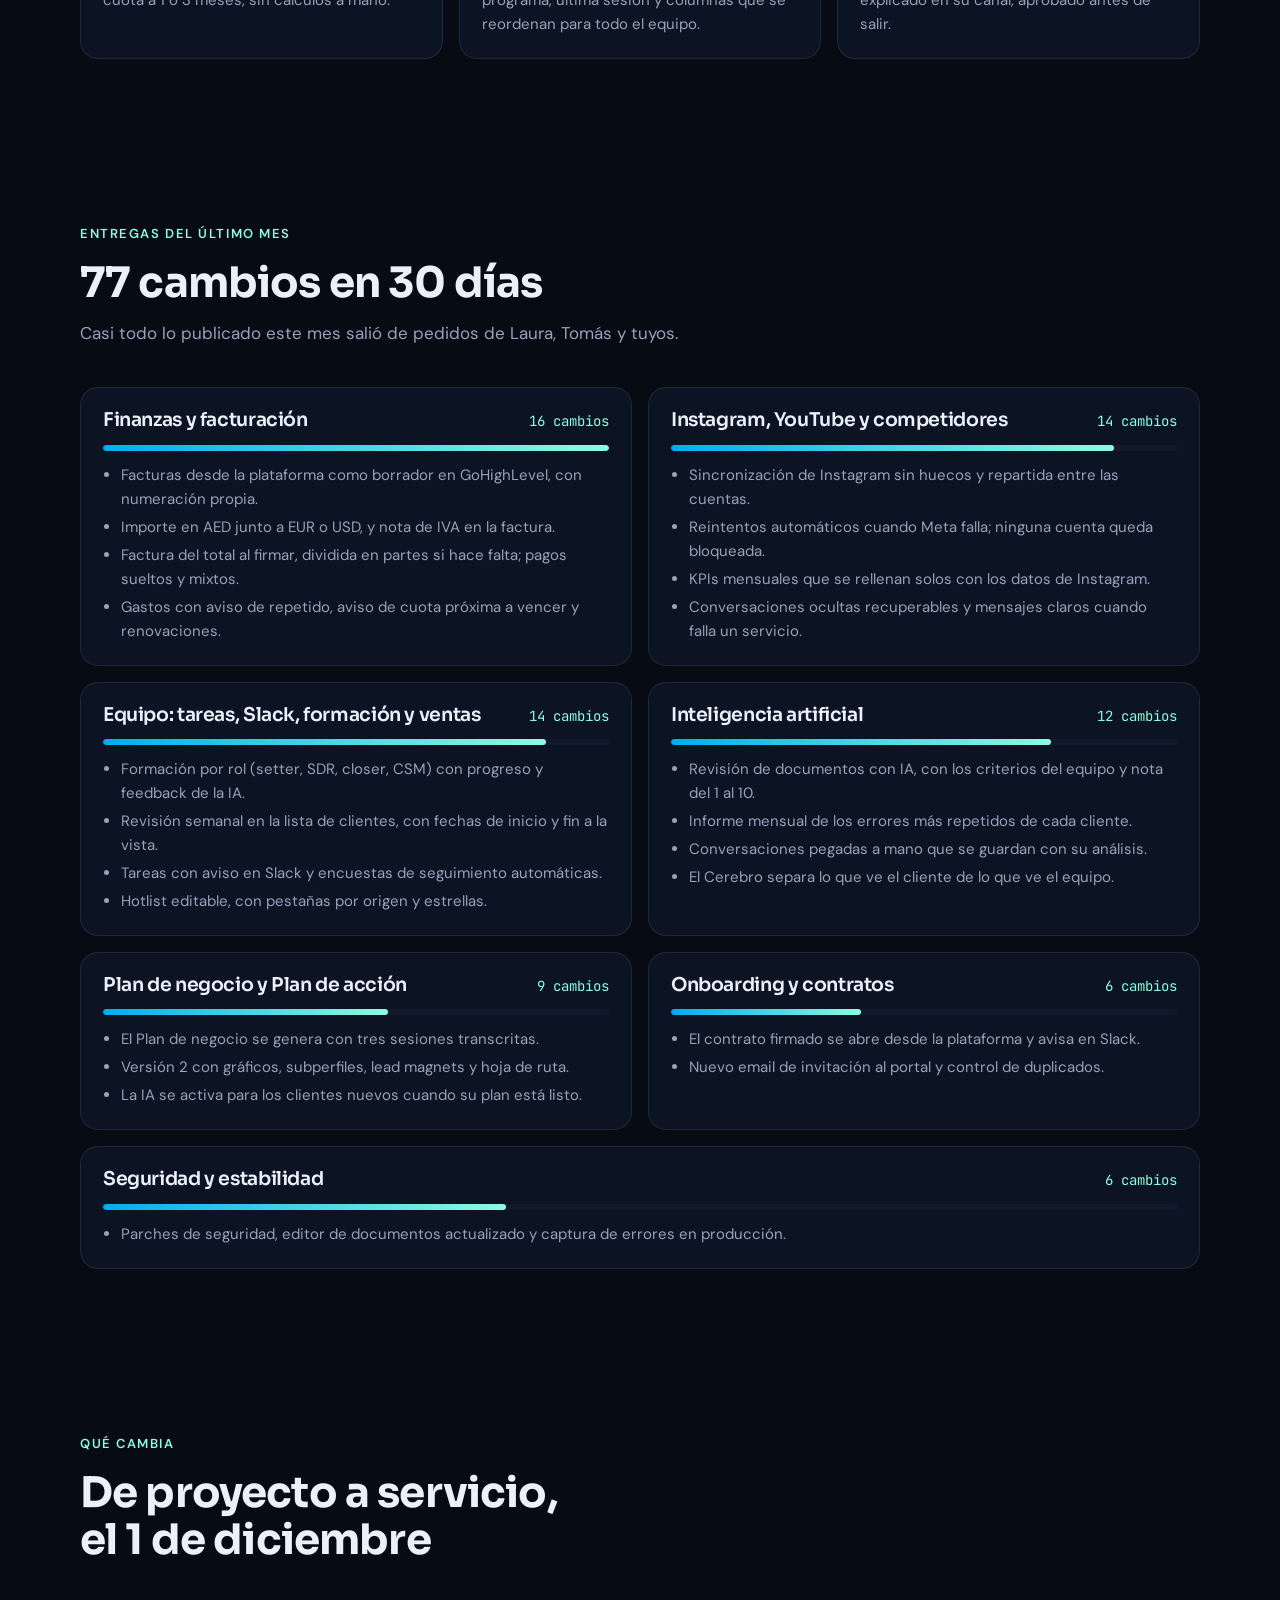
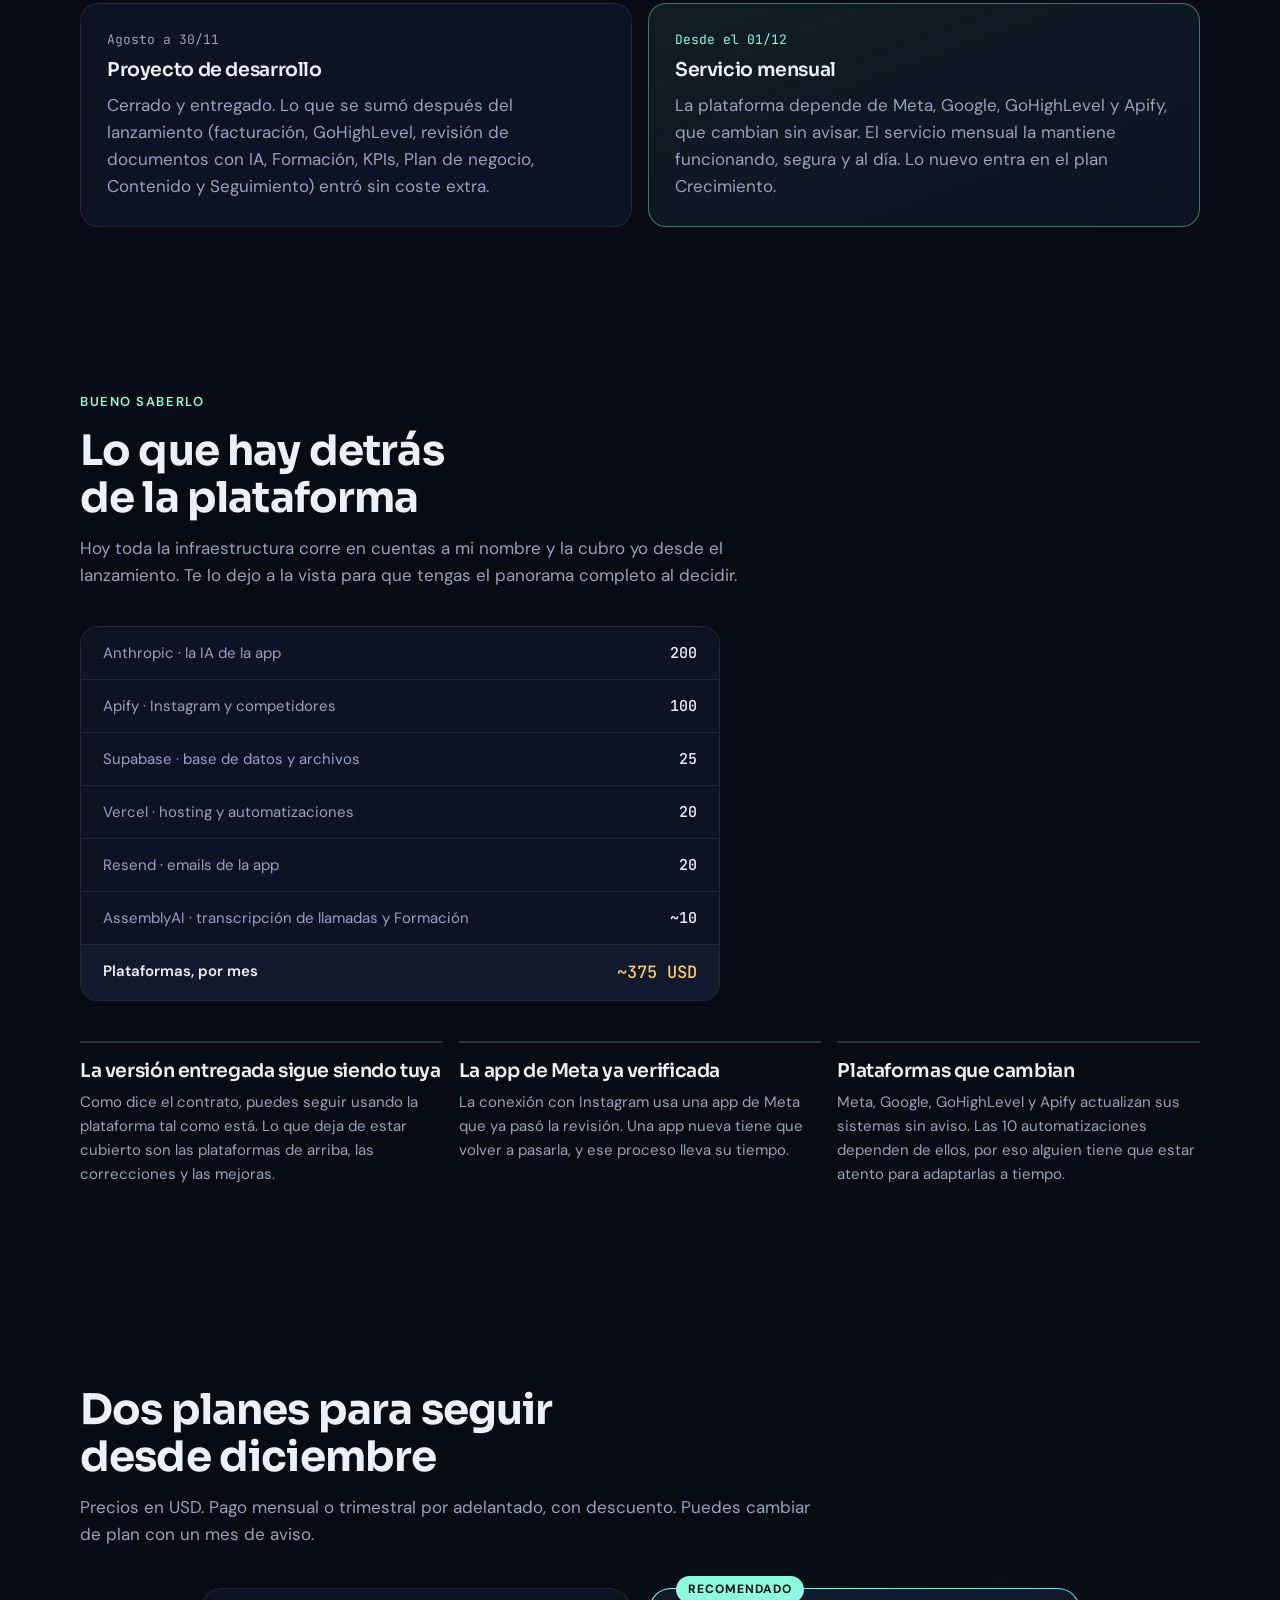
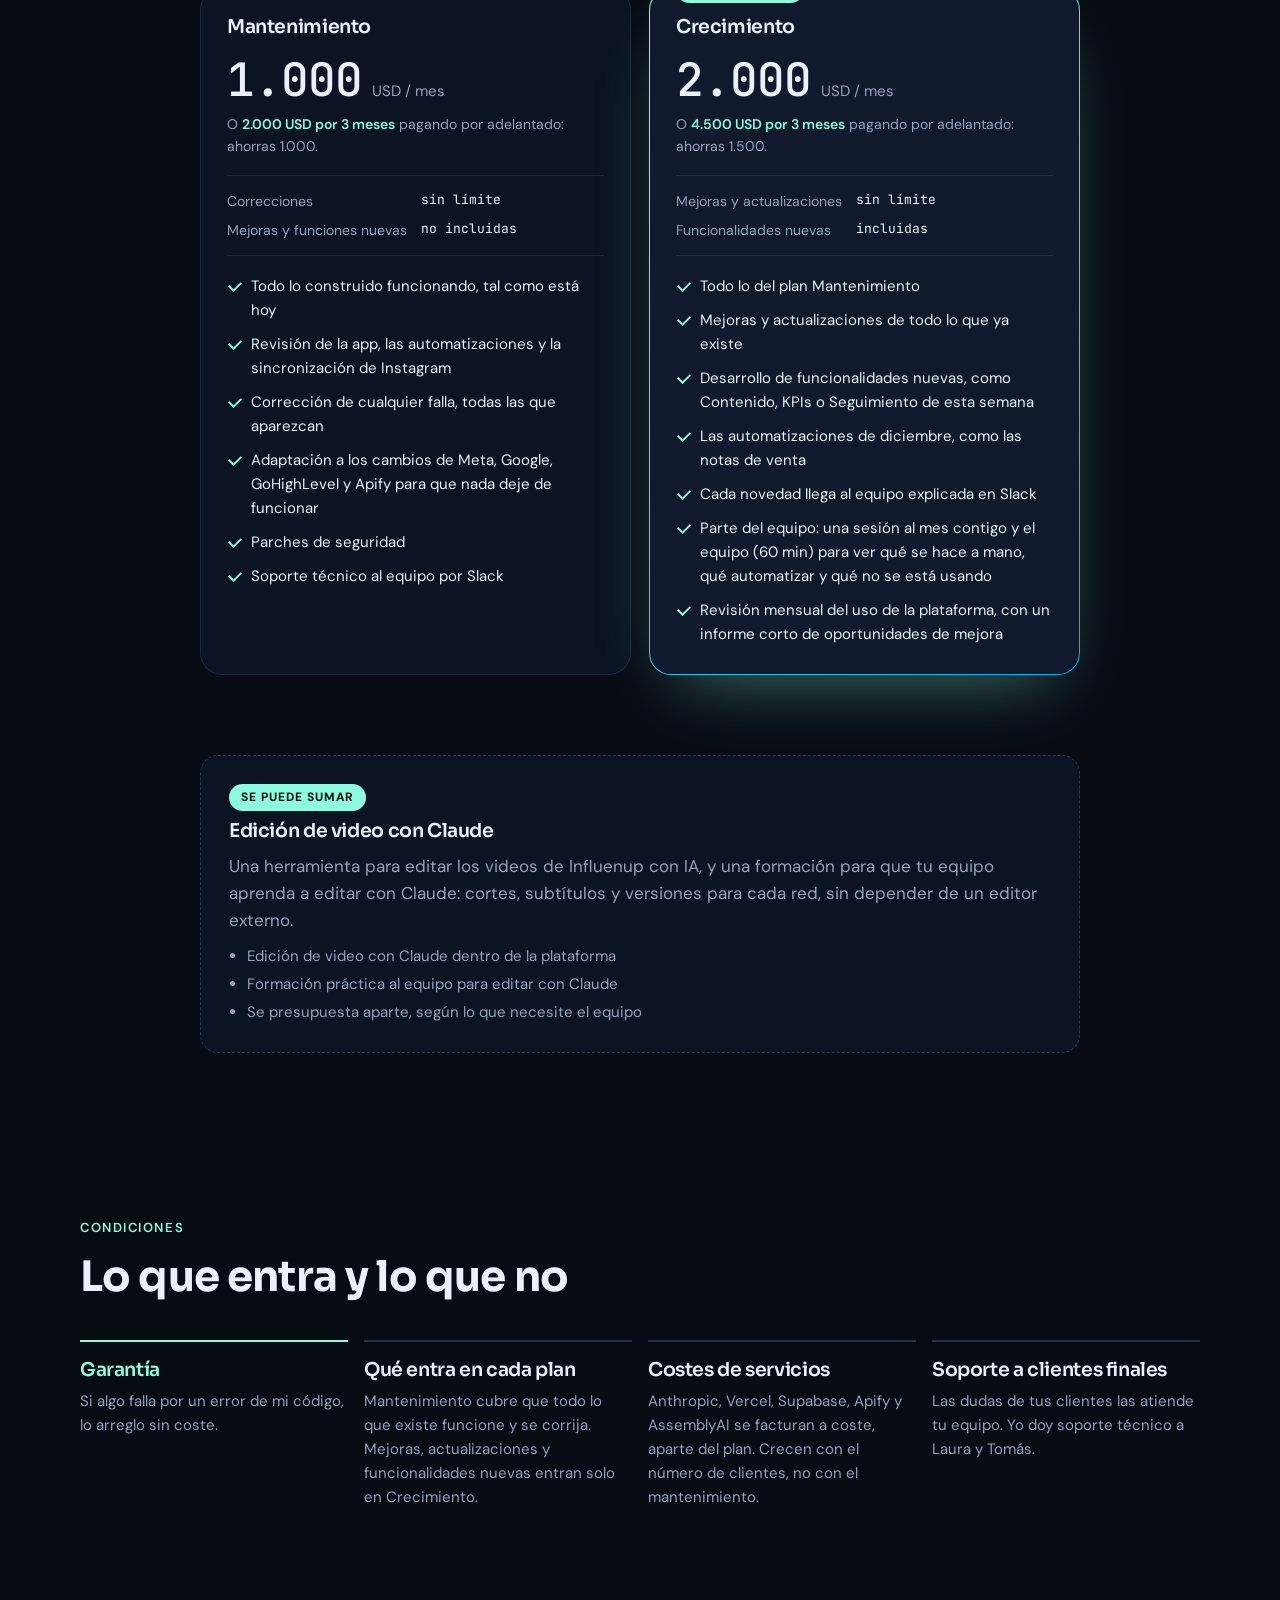
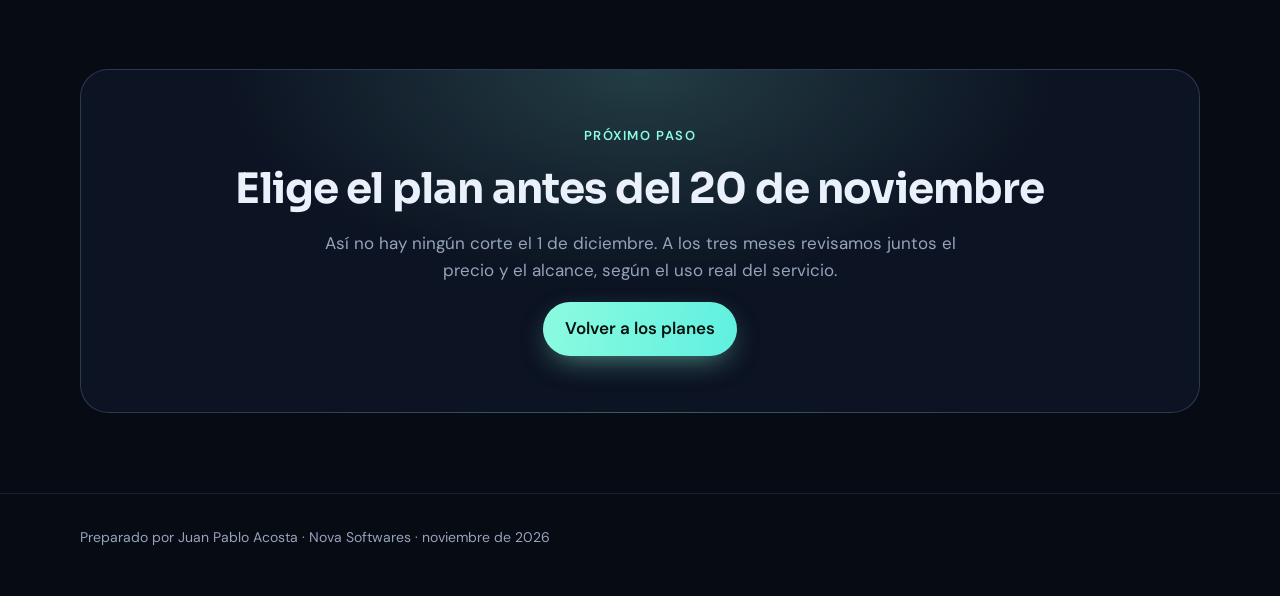
==== commit 9316f7e1: "Influenup IA (no Javier IA) Co-Authored-By: Claude Opus 5.5 <noreply@anthropic.com> Claude-Session: " ====
--- a/index.html
+++ b/index.html
@@ -49,7 +49,7 @@
         <div class="mock-body mock-body-img"><img src="capturas/hero-ficha.webp" alt="Ficha real de un cliente en el panel de Influenup" width="1140" height="504"></div>
       </div>
       <div class="float f1"><span class="pill-dot good"></span>30 clientes con Instagram conectado</div>
-      <div class="float f2"><span class="pill-dot"></span>Javier IA respondió 401 preguntas</div>
+      <div class="float f2"><span class="pill-dot"></span>Influenup IA respondió 401 preguntas</div>
       <div class="float f3"><span class="pill-dot warn"></span>Alerta: cliente sin actividad 14 días</div>
     </div>
   </div>
@@ -126,7 +126,7 @@
 
     <h3 class="act-title reveal">Lo que ya se usa todos los días</h3>
     <div class="act-chips reveal">
-      <span><b>773</b> mensajes a Javier IA de 16 clientes</span>
+      <span><b>773</b> mensajes a Influenup IA de 16 clientes</span>
       <span><b>415</b> conversaciones de Instagram analizadas</span>
       <span><b>193</b> leads cargados por los setters</span>
       <span><b>145</b> avisos en Slack, <b>79</b> alertas y <b>65</b> informes automáticos</span>
@@ -170,7 +170,7 @@
       <div class="stat reveal"><strong class="num" data-count="36">36</strong><span>clientes usaron la plataforma</span></div>
       <div class="stat reveal"><strong class="num" data-count="46">46</strong><span>llamadas analizadas, 1.474 minutos</span></div>
       <div class="stat reveal"><strong class="num" data-count="740">740</strong><span>conversaciones de Instagram analizadas o resumidas con IA</span></div>
-      <div class="stat reveal"><strong class="num" data-count="401">401</strong><span>preguntas de clientes respondidas por Javier IA</span></div>
+      <div class="stat reveal"><strong class="num" data-count="401">401</strong><span>preguntas de clientes respondidas por Influenup IA</span></div>
       <div class="stat reveal"><strong class="num" data-count="124">124</strong><span>guiones, copies y transcripciones generados</span></div>
       <div class="stat reveal"><strong class="num" data-count="216">216</strong><span>alertas, avisos de Slack y encuestas automáticas</span></div>
       <div class="stat reveal"><strong class="num" data-count="64">64</strong><span>hitos de implementación marcados solos</span></div>
@@ -237,7 +237,7 @@
       <div class="saving reveal" style="--v:26"><div class="saving-head"><span>Alertas, avisos, hitos y encuestas</span><strong class="num">26 h</strong></div><div class="track"><i></i></div><small>Entre 2 y 30 minutos según la tarea</small></div>
       <div class="saving reveal" style="--v:24"><div class="saving-head"><span>Revisar llamadas</span><strong class="num">24 h</strong></div><div class="track"><i></i></div><small>La mitad de la duración, más 15 minutos de devolución</small></div>
       <div class="saving reveal" style="--v:15"><div class="saving-head"><span>Transcripciones</span><strong class="num">15 h</strong></div><div class="track"><i></i></div><small>15 minutos cada una</small></div>
-      <div class="saving reveal" style="--v:10"><div class="saving-head"><span>Responder dudas de clientes</span><strong class="num">10 h</strong></div><div class="track"><i></i></div><small>El 30% de las preguntas a Javier IA habría ido a un CSM, 5 minutos cada una</small></div>
+      <div class="saving reveal" style="--v:10"><div class="saving-head"><span>Responder dudas de clientes</span><strong class="num">10 h</strong></div><div class="track"><i></i></div><small>El 30% de las preguntas a Influenup IA habría ido a un CSM, 5 minutos cada una</small></div>
     </div>
     <div class="total-band reveal">
       <strong class="num"><span data-count="167">167</span> h</strong>
